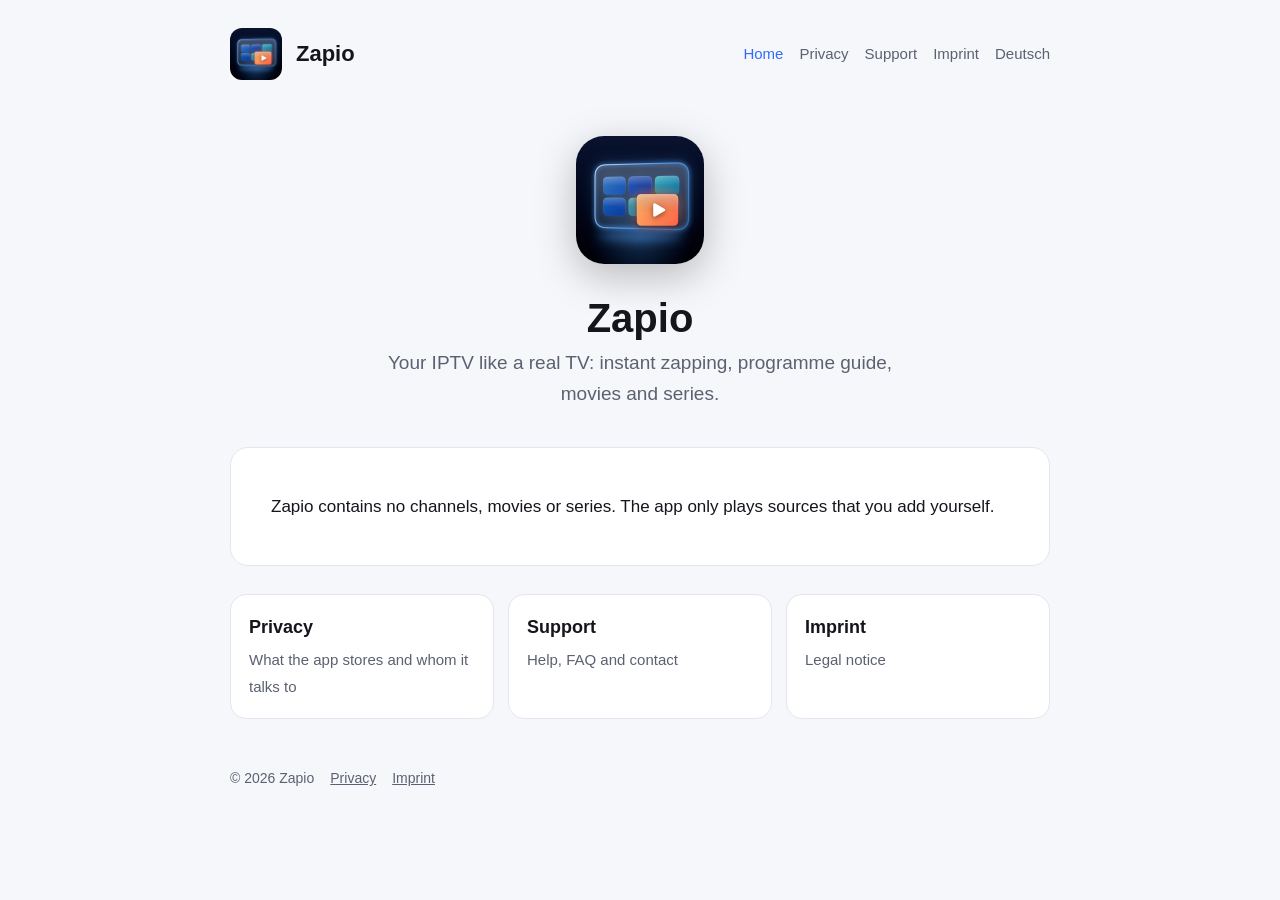
==== en/index.html @ f7f5a8e0 "Website: Datenschutz, Support, Impressum (DE/EN)" ====
<!doctype html>
<html lang="en">
<head>
<meta charset="utf-8">
<meta name="viewport" content="width=device-width, initial-scale=1">
<title>Zapio</title>
<link rel="icon" href="../icon.png">
<style>
:root { color-scheme: light dark; --bg:#f6f7fb; --card:#ffffff; --text:#14161c; --muted:#5b6170; --accent:#2f6bff; --line:#e3e6ee; }
@media (prefers-color-scheme: dark) { :root { --bg:#0b0d13; --card:#151924; --text:#eef0f6; --muted:#9aa2b5; --accent:#6c9bff; --line:#262c3b; } }
* { box-sizing: border-box; }
body { margin:0; background:var(--bg); color:var(--text); font:17px/1.6 -apple-system, BlinkMacSystemFont, "Segoe UI", Roboto, Helvetica, Arial, sans-serif; }
header { max-width:860px; margin:0 auto; padding:28px 20px 8px; display:flex; align-items:center; gap:14px; }
header img { width:52px; height:52px; border-radius:12px; }
header a.brand { color:var(--text); text-decoration:none; font-weight:700; font-size:22px; }
nav { margin-left:auto; display:flex; gap:16px; flex-wrap:wrap; font-size:15px; }
nav a { color:var(--muted); text-decoration:none; } nav a:hover, nav a.active { color:var(--accent); }
main { max-width:860px; margin:0 auto; padding:8px 20px 48px; }
.card { background:var(--card); border:1px solid var(--line); border-radius:18px; padding:28px clamp(18px,4vw,40px); }
h1 { font-size:30px; line-height:1.2; margin:0 0 12px; } h2 { font-size:21px; margin:28px 0 8px; } h3 { font-size:18px; margin:20px 0 6px; }
p, li { color:var(--text); } ul { padding-left:22px; } li { margin:6px 0; }
a { color:var(--accent); } code { font:14px ui-monospace, SFMono-Regular, Menlo, monospace; background:var(--line); padding:1px 5px; border-radius:6px; }
table { width:100%; border-collapse:collapse; margin:12px 0; font-size:15px; } th, td { text-align:left; padding:8px; border-bottom:1px solid var(--line); vertical-align:top; }
.hero { text-align:center; padding:40px 10px 10px; } .hero img { width:128px; height:128px; border-radius:28px; box-shadow:0 12px 40px rgba(0,0,0,.25); }
.hero h1 { font-size:40px; margin:22px 0 6px; } .hero p { color:var(--muted); font-size:19px; margin:0 auto; max-width:560px; }
.grid { display:grid; grid-template-columns:repeat(auto-fit,minmax(220px,1fr)); gap:14px; margin-top:28px; }
.grid a { display:block; background:var(--card); border:1px solid var(--line); border-radius:16px; padding:18px; text-decoration:none; color:var(--text); }
.grid a strong { display:block; font-size:18px; margin-bottom:4px; } .grid a span { color:var(--muted); font-size:15px; }
.todo { background:#fff3cd; color:#5c4400; border-radius:10px; padding:2px 6px; }
footer { max-width:860px; margin:0 auto; padding:0 20px 40px; color:var(--muted); font-size:14px; display:flex; gap:16px; flex-wrap:wrap; }
footer a { color:var(--muted); }
</style>
</head>
<body>
<header><img src="../icon.png" alt=""><a class="brand" href="index.html">Zapio</a>
<nav><a href="index.html" class="active">Home</a><a href="privacy.html">Privacy</a><a href="support.html">Support</a><a href="imprint.html">Imprint</a><a href="../index.html" lang="de">Deutsch</a></nav></header>
<main><section class="hero"><img src="../icon.png" alt="Zapio"><h1>Zapio</h1><p>Your IPTV like a real TV: instant zapping, programme guide, movies and series.</p></section><div class="card" style="margin-top:28px"><p>Zapio contains no channels, movies or series. The app only plays sources that you add yourself.</p></div><div class="grid"><a href="privacy.html"><strong>Privacy</strong><span>What the app stores and whom it talks to</span></a><a href="support.html"><strong>Support</strong><span>Help, FAQ and contact</span></a><a href="imprint.html"><strong>Imprint</strong><span>Legal notice</span></a></div></main>
<footer><span>© 2026 Zapio</span><a href="privacy.html">Privacy</a><a href="imprint.html">Imprint</a></footer>
</body>
</html>
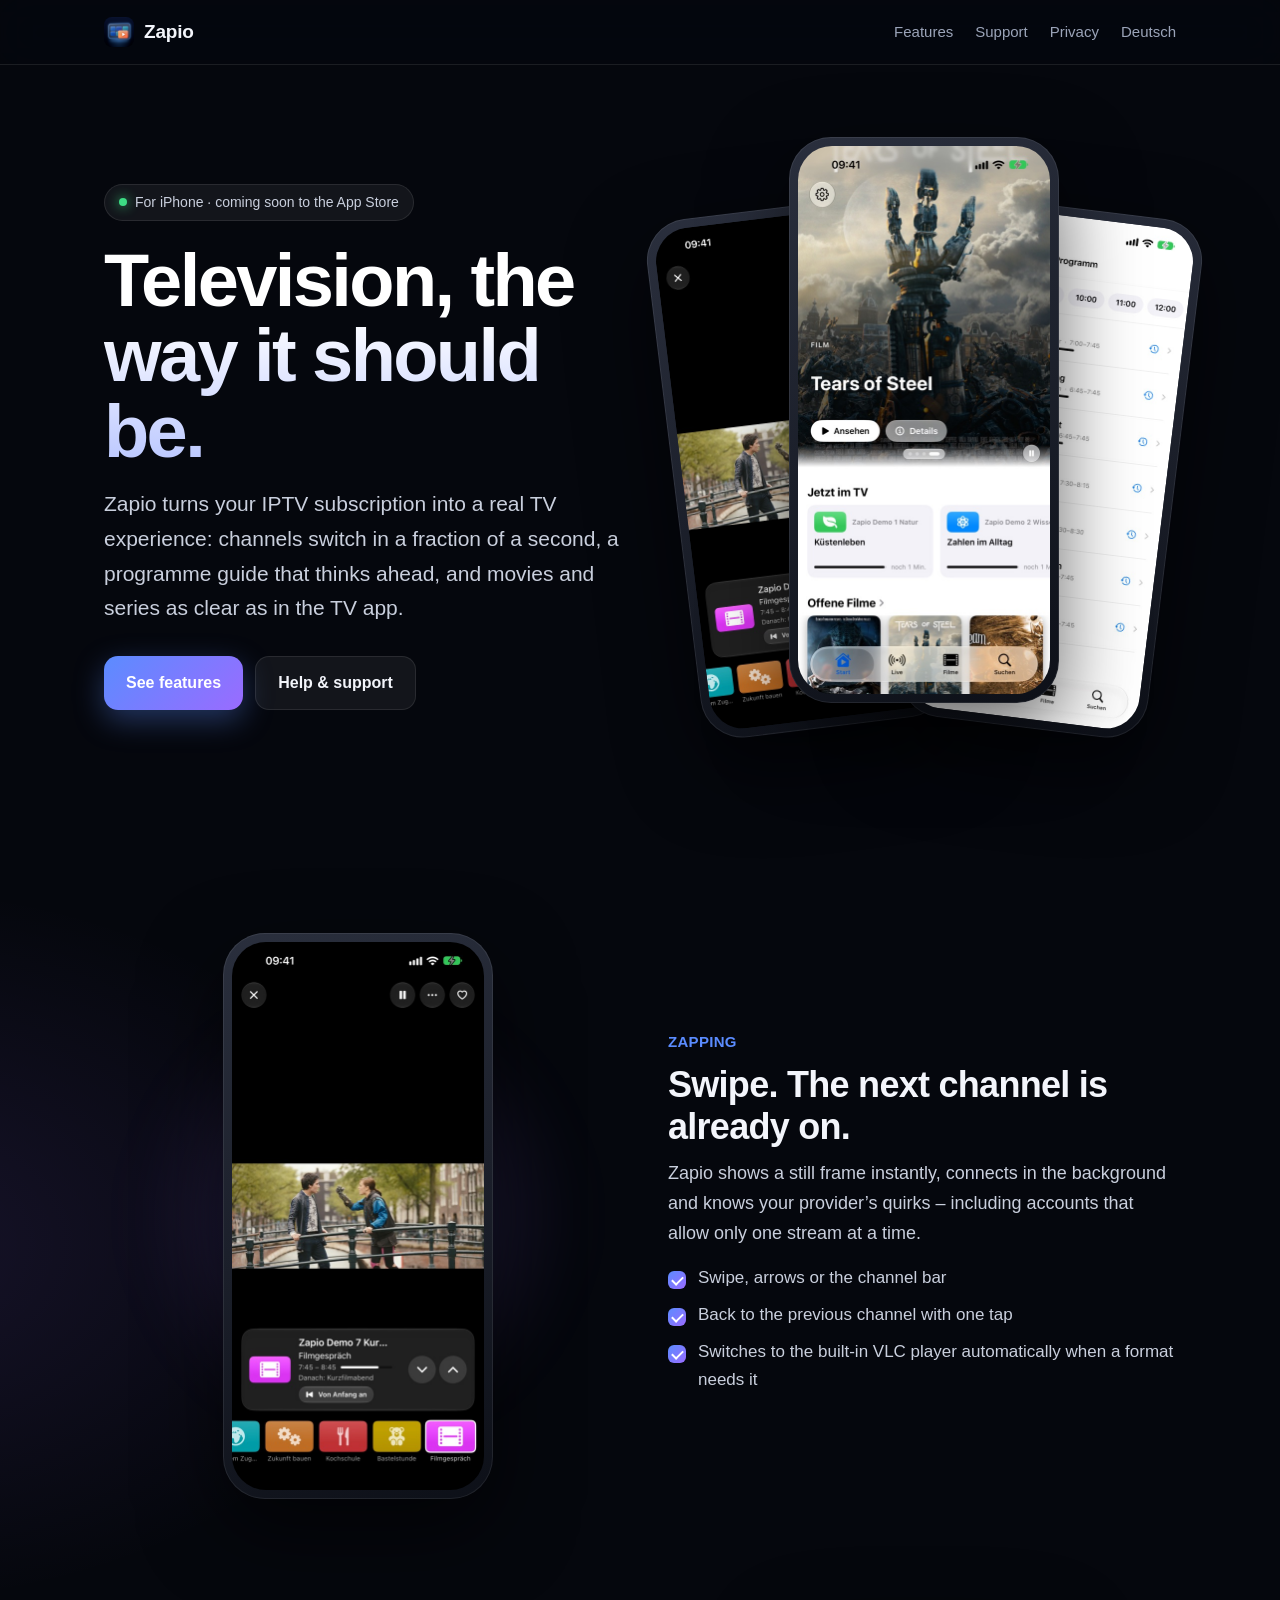
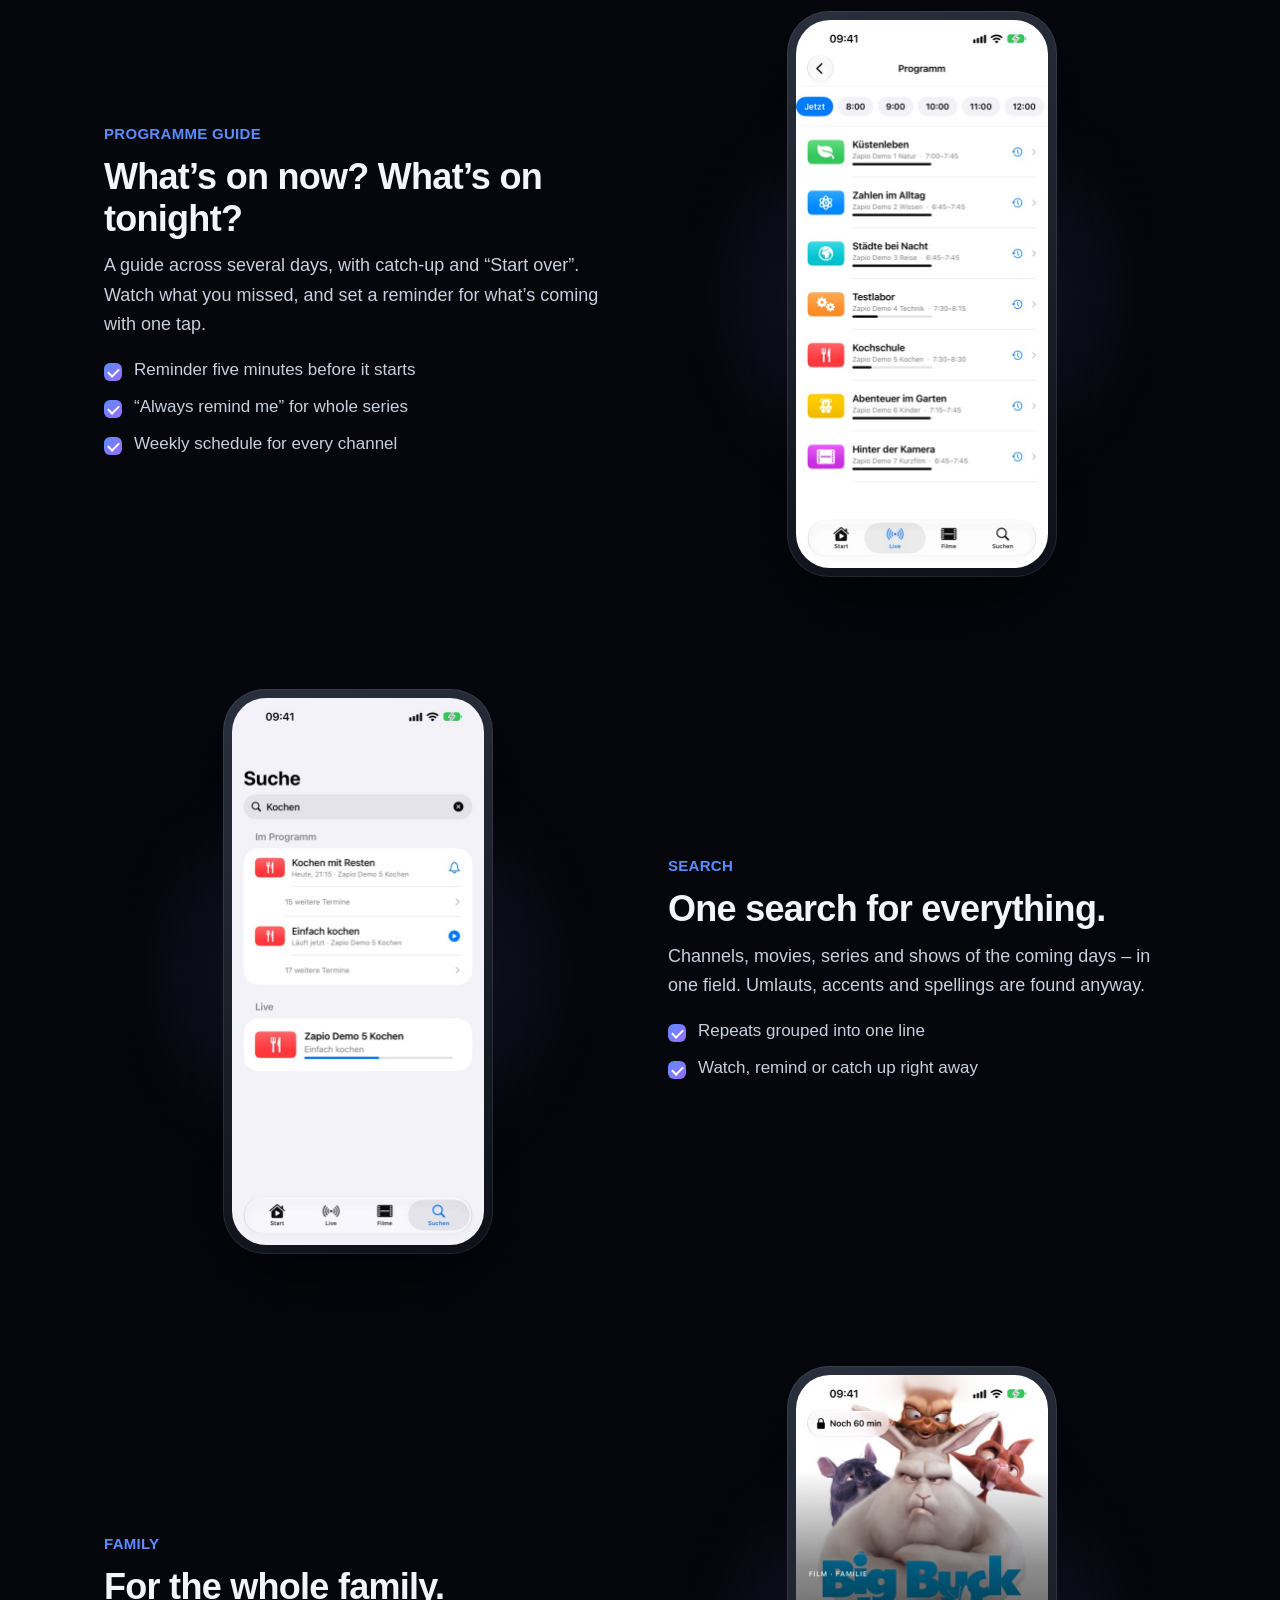
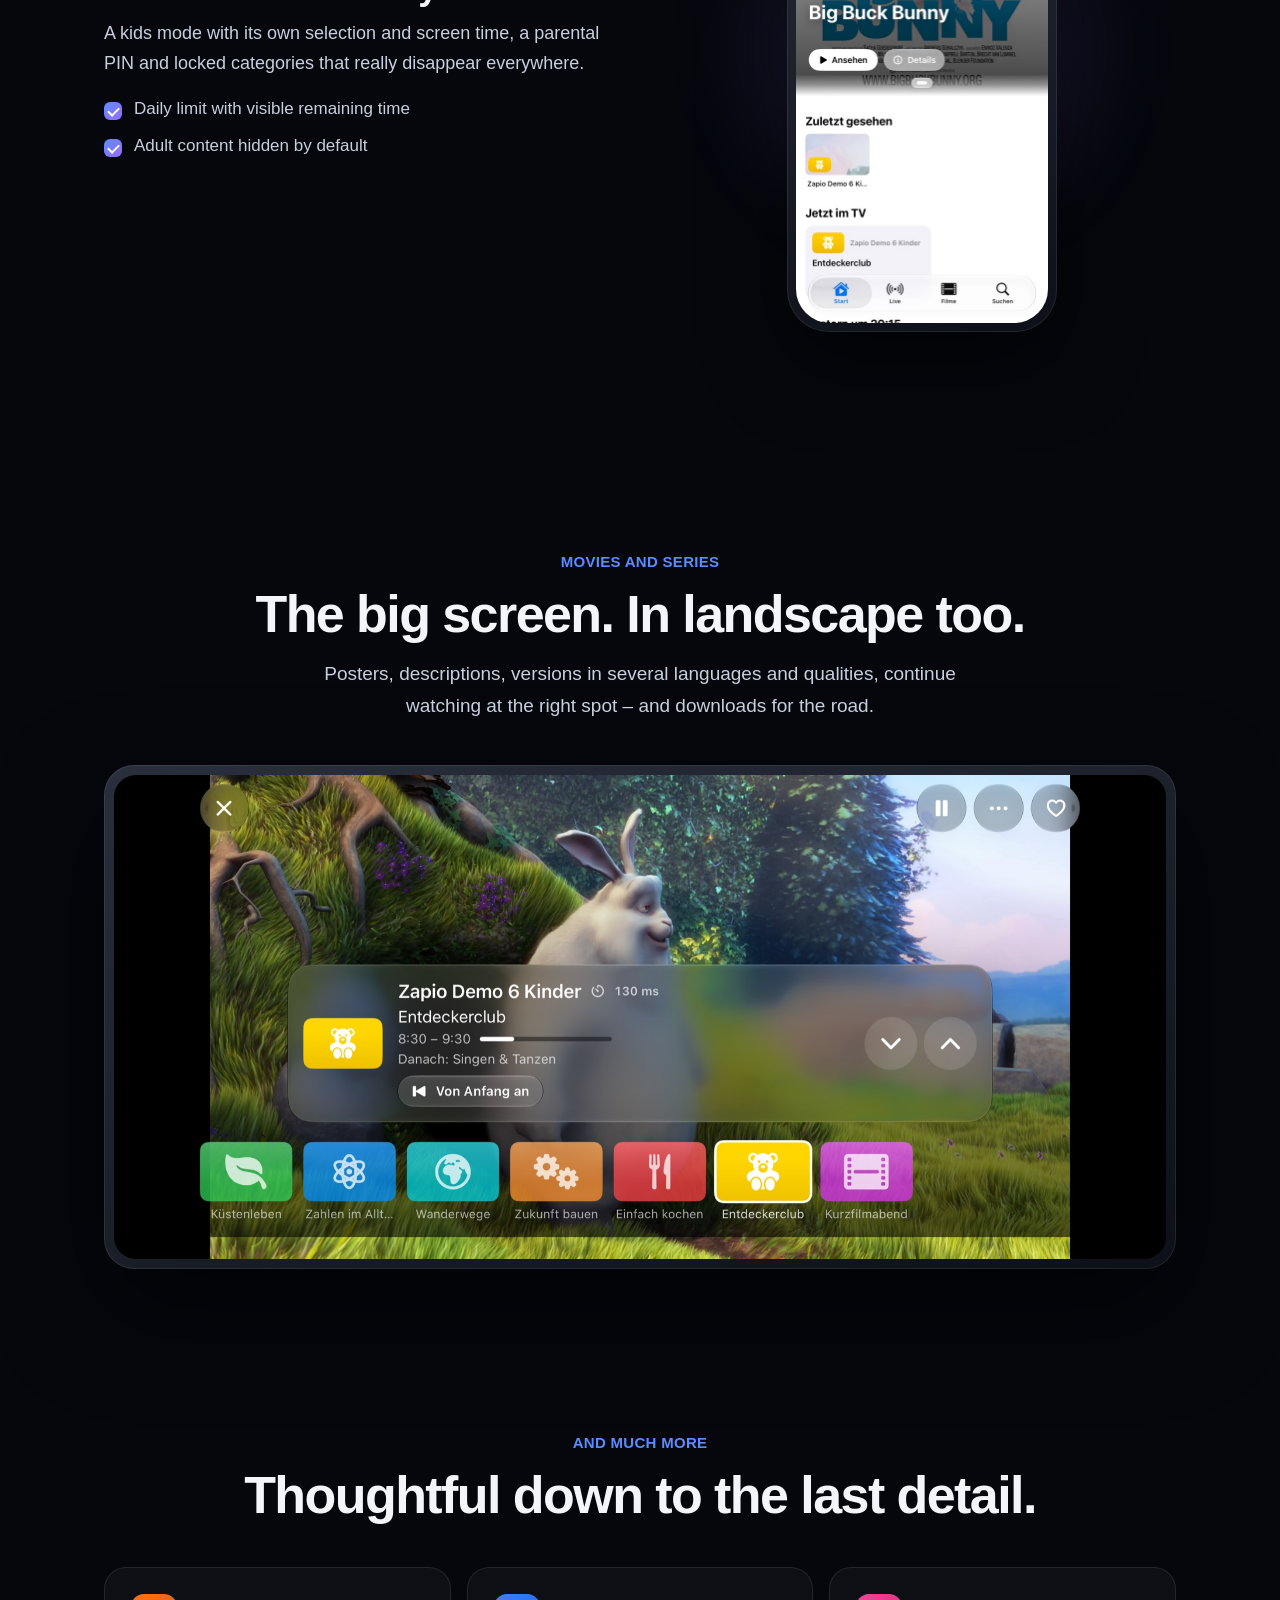
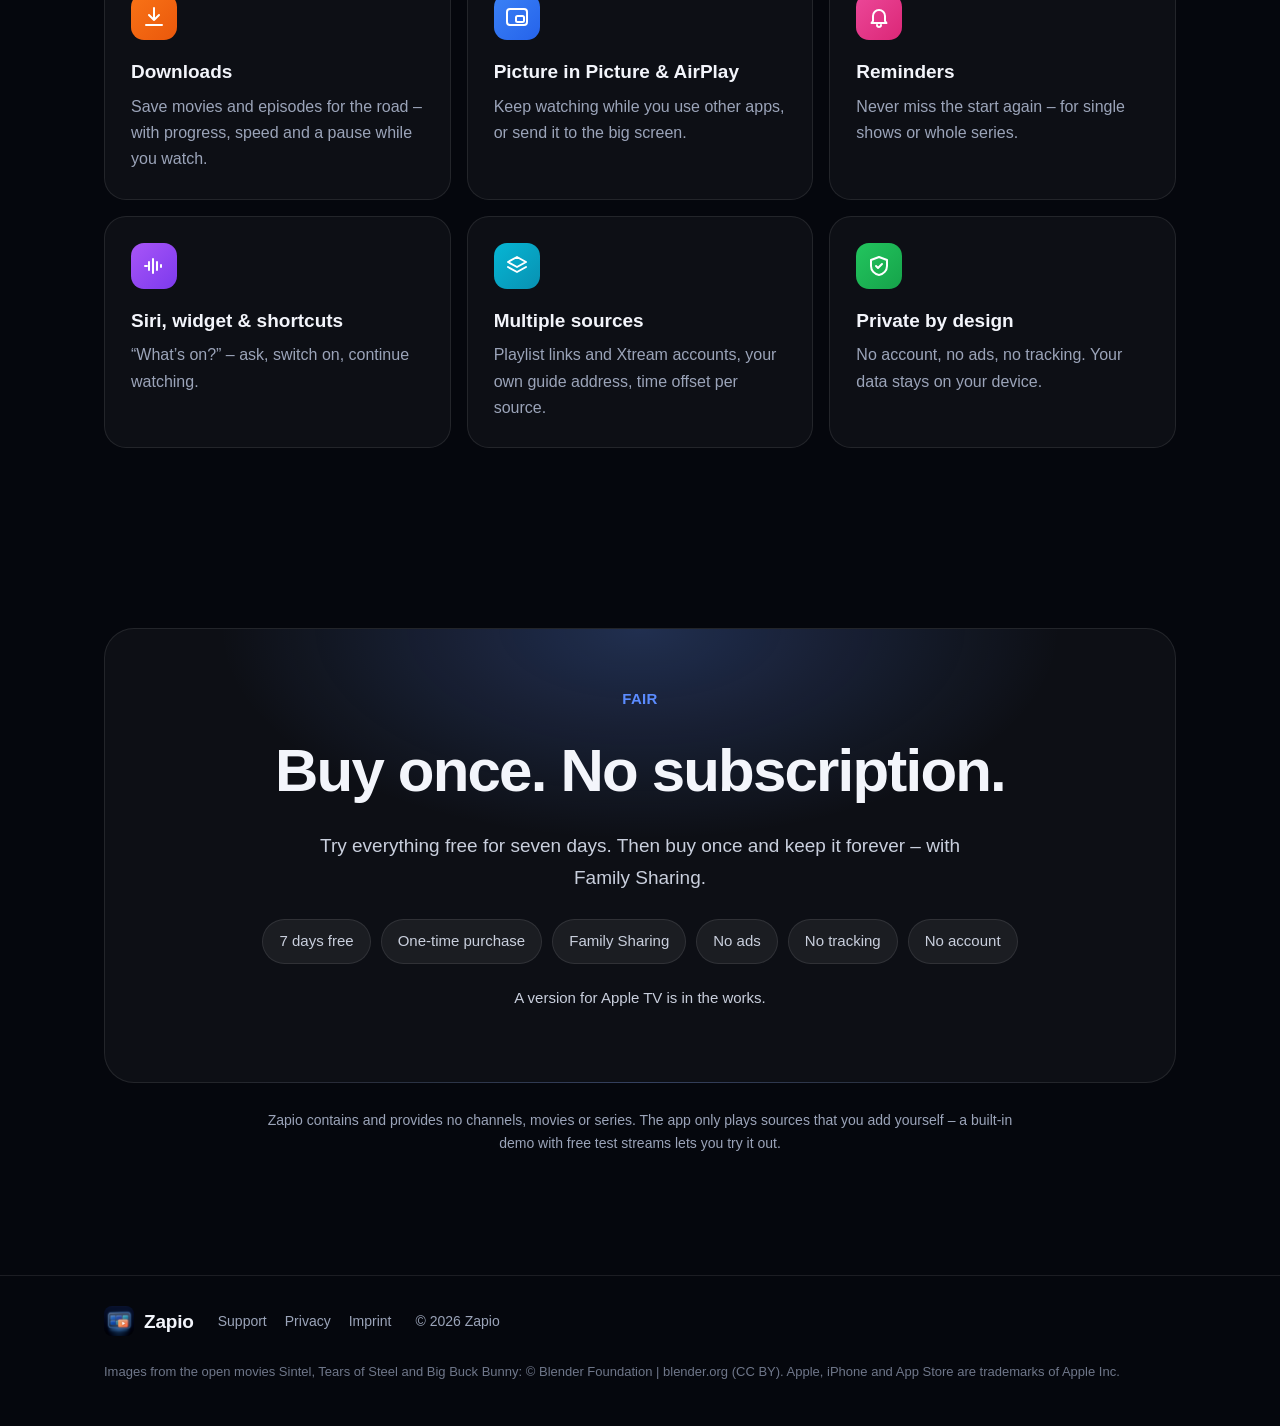
==== commit b9df4c21: "Neues Design mit App-Bildern Co-Authored-By: Claude Opus 5.5 <noreply@anthropic.com>" ====
--- a/en/index.html
+++ b/en/index.html
@@ -3,38 +3,125 @@
 <head>
 <meta charset="utf-8">
 <meta name="viewport" content="width=device-width, initial-scale=1">
-<title>Zapio</title>
+<title>Zapio – Television, the way it should be</title>
+<meta name="description" content="Zapio turns your IPTV subscription into a real TV experience: channels switch in a fraction of a second, a programme guide that thinks ahead, and movies and series as clear as in the TV app.">
+<meta name="theme-color" content="#05070d">
+<meta property="og:title" content="Zapio – Television, the way it should be.">
+<meta property="og:description" content="Zapio turns your IPTV subscription into a real TV experience: channels switch in a fraction of a second, a programme guide that thinks ahead, and movies and series as clear as in the TV app.">
+<meta property="og:image" content="https://zapio-app.github.io/img/og.jpg">
 <link rel="icon" href="../icon.png">
+<link rel="apple-touch-icon" href="../icon.png">
 <style>
-:root { color-scheme: light dark; --bg:#f6f7fb; --card:#ffffff; --text:#14161c; --muted:#5b6170; --accent:#2f6bff; --line:#e3e6ee; }
-@media (prefers-color-scheme: dark) { :root { --bg:#0b0d13; --card:#151924; --text:#eef0f6; --muted:#9aa2b5; --accent:#6c9bff; --line:#262c3b; } }
-* { box-sizing: border-box; }
-body { margin:0; background:var(--bg); color:var(--text); font:17px/1.6 -apple-system, BlinkMacSystemFont, "Segoe UI", Roboto, Helvetica, Arial, sans-serif; }
-header { max-width:860px; margin:0 auto; padding:28px 20px 8px; display:flex; align-items:center; gap:14px; }
-header img { width:52px; height:52px; border-radius:12px; }
-header a.brand { color:var(--text); text-decoration:none; font-weight:700; font-size:22px; }
-nav { margin-left:auto; display:flex; gap:16px; flex-wrap:wrap; font-size:15px; }
-nav a { color:var(--muted); text-decoration:none; } nav a:hover, nav a.active { color:var(--accent); }
-main { max-width:860px; margin:0 auto; padding:8px 20px 48px; }
-.card { background:var(--card); border:1px solid var(--line); border-radius:18px; padding:28px clamp(18px,4vw,40px); }
-h1 { font-size:30px; line-height:1.2; margin:0 0 12px; } h2 { font-size:21px; margin:28px 0 8px; } h3 { font-size:18px; margin:20px 0 6px; }
-p, li { color:var(--text); } ul { padding-left:22px; } li { margin:6px 0; }
-a { color:var(--accent); } code { font:14px ui-monospace, SFMono-Regular, Menlo, monospace; background:var(--line); padding:1px 5px; border-radius:6px; }
-table { width:100%; border-collapse:collapse; margin:12px 0; font-size:15px; } th, td { text-align:left; padding:8px; border-bottom:1px solid var(--line); vertical-align:top; }
-.hero { text-align:center; padding:40px 10px 10px; } .hero img { width:128px; height:128px; border-radius:28px; box-shadow:0 12px 40px rgba(0,0,0,.25); }
-.hero h1 { font-size:40px; margin:22px 0 6px; } .hero p { color:var(--muted); font-size:19px; margin:0 auto; max-width:560px; }
-.grid { display:grid; grid-template-columns:repeat(auto-fit,minmax(220px,1fr)); gap:14px; margin-top:28px; }
-.grid a { display:block; background:var(--card); border:1px solid var(--line); border-radius:16px; padding:18px; text-decoration:none; color:var(--text); }
-.grid a strong { display:block; font-size:18px; margin-bottom:4px; } .grid a span { color:var(--muted); font-size:15px; }
-.todo { background:#fff3cd; color:#5c4400; border-radius:10px; padding:2px 6px; }
-footer { max-width:860px; margin:0 auto; padding:0 20px 40px; color:var(--muted); font-size:14px; display:flex; gap:16px; flex-wrap:wrap; }
-footer a { color:var(--muted); }
+:root { color-scheme: dark; --bg:#05070d; --text:#f3f5fb; --muted:#9ba4b9; --soft:#c9cfdd; --accent:#5b8cff; --accent2:#9a6bff;
+        --card:rgba(255,255,255,.035); --card2:rgba(255,255,255,.06); --line:rgba(255,255,255,.09); --radius:22px; }
+* { box-sizing:border-box; }
+html { scroll-behavior:smooth; }
+body { margin:0; color:var(--text); background:var(--bg);
+       background-image: radial-gradient(1200px 700px at 75% -10%, rgba(91,140,255,.22), transparent 60%),
+                         radial-gradient(900px 600px at -10% 20%, rgba(154,107,255,.12), transparent 60%);
+       background-repeat:no-repeat; font:17px/1.65 -apple-system, BlinkMacSystemFont, "SF Pro Text", "Inter", "Segoe UI", Roboto, Helvetica, Arial, sans-serif;
+       -webkit-font-smoothing:antialiased; }
+a { color:var(--accent); text-decoration:none; } a:hover { text-decoration:underline; }
+.wrap { max-width:1120px; margin:0 auto; padding:0 24px; }
+/* Navigation */
+.nav { position:sticky; top:0; z-index:10; backdrop-filter:saturate(180%) blur(18px); -webkit-backdrop-filter:saturate(180%) blur(18px);
+       background:rgba(5,7,13,.72); border-bottom:1px solid var(--line); }
+.nav .wrap { display:flex; align-items:center; gap:14px; height:64px; }
+.brand { display:flex; align-items:center; gap:10px; color:var(--text); font-weight:700; font-size:19px; letter-spacing:-.01em; }
+.brand:hover { text-decoration:none; } .brand img { width:30px; height:30px; border-radius:8px; }
+.nav nav { margin-left:auto; display:flex; gap:22px; font-size:15px; flex-wrap:wrap; }
+.nav nav a { color:var(--muted); } .nav nav a:hover, .nav nav a.active { color:var(--text); text-decoration:none; }
+/* Hero */
+.hero { display:grid; grid-template-columns:1.05fr 1fr; gap:40px; align-items:center; padding:72px 0 40px; }
+.eyebrow { display:inline-flex; align-items:center; gap:8px; padding:6px 14px; border-radius:999px; background:var(--card2);
+           border:1px solid var(--line); color:var(--soft); font-size:14px; font-weight:500; }
+.eyebrow .dot { width:8px; height:8px; border-radius:50%; background:#3ddc84; box-shadow:0 0 12px #3ddc84; }
+h1.title { font-size:clamp(42px,6vw,74px); line-height:1.02; letter-spacing:-.035em; margin:22px 0 18px; font-weight:800;
+           background:linear-gradient(180deg,#fff 30%,#b9c6ff 100%); -webkit-background-clip:text; background-clip:text; color:transparent; }
+.lead { font-size:clamp(18px,2vw,21px); color:var(--soft); max-width:540px; margin:0 0 30px; }
+.buttons { display:flex; gap:12px; flex-wrap:wrap; }
+.btn { display:inline-flex; align-items:center; gap:8px; padding:13px 22px; border-radius:14px; font-weight:600; font-size:16px; }
+.btn:hover { text-decoration:none; } .btn.primary { background:linear-gradient(135deg,var(--accent),var(--accent2)); color:#fff; box-shadow:0 10px 30px rgba(91,140,255,.35); }
+.btn.ghost { background:var(--card2); color:var(--text); border:1px solid var(--line); }
+.phones { position:relative; height:620px; isolation:isolate; }
+.phone { position:absolute; width:250px; border-radius:42px; padding:9px; background:linear-gradient(160deg,#2a2f3d,#0d1018);
+         box-shadow:0 30px 80px rgba(0,0,0,.6), inset 0 0 0 1px rgba(255,255,255,.08); }
+.phone img { display:block; width:100%; border-radius:34px; }
+.phone.p1 { left:0; top:70px; transform:rotate(-7deg); } .phone.p2 { left:50%; top:0; transform:translateX(-50%); z-index:2; width:270px; }
+.phone.p3 { right:0; top:70px; transform:rotate(7deg); }
+/* Sections */
+section.block { padding:80px 0; } .kicker { color:var(--accent); font-weight:600; font-size:15px; letter-spacing:.02em; text-transform:uppercase; }
+h2.head { font-size:clamp(32px,4.2vw,52px); line-height:1.08; letter-spacing:-.03em; margin:10px 0 16px; font-weight:800; }
+.sub { color:var(--soft); font-size:19px; max-width:640px; }
+.center { text-align:center; } .center .sub { margin:0 auto; }
+.row { display:grid; grid-template-columns:1fr 1fr; gap:56px; align-items:center; padding:56px 0; }
+.row.flip .media { order:2; }
+.row .media { display:flex; justify-content:center; position:relative; isolation:isolate; }
+.row .media:before, .phones:before { content:""; position:absolute; z-index:-1; inset:12% 8%; border-radius:50%;
+  background:radial-gradient(closest-side, rgba(91,140,255,.38), rgba(154,107,255,.12) 60%, transparent); filter:blur(30px); }
+.row .media .phone { position:relative; width:270px; transform:none; }
+.row h3 { font-size:clamp(26px,3vw,36px); letter-spacing:-.02em; margin:8px 0 12px; line-height:1.15; }
+.row p { color:var(--soft); font-size:18px; margin:0 0 14px; }
+.ticks { list-style:none; padding:0; margin:16px 0 0; } .ticks li { padding-left:30px; position:relative; margin:9px 0; color:var(--soft); }
+.ticks li:before { content:""; position:absolute; left:0; top:7px; width:18px; height:18px; border-radius:6px;
+                   background:linear-gradient(135deg,var(--accent),var(--accent2)); -webkit-mask:none; }
+.ticks li:after { content:""; position:absolute; left:6px; top:10px; width:5px; height:9px; border:solid #fff; border-width:0 2px 2px 0; transform:rotate(45deg); }
+.wide { margin-top:44px; border-radius:30px; padding:10px; background:linear-gradient(160deg,#2a2f3d,#0d1018);
+        box-shadow:0 40px 100px rgba(0,0,0,.6), inset 0 0 0 1px rgba(255,255,255,.08); }
+.wide img { display:block; width:100%; border-radius:22px; }
+.grid { display:grid; grid-template-columns:repeat(3,1fr); gap:16px; margin-top:44px; }
+.tile { background:var(--card); border:1px solid var(--line); border-radius:var(--radius); padding:26px; }
+.tile .ico { width:46px; height:46px; border-radius:13px; display:grid; place-items:center; margin-bottom:16px; color:#fff; }
+.tile .ico svg { width:24px; height:24px; } .tile h4 { margin:0 0 6px; font-size:19px; } .tile p { margin:0; color:var(--muted); font-size:16px; }
+.c1 { background:linear-gradient(135deg,#3b82f6,#2563eb); } .c2 { background:linear-gradient(135deg,#a855f7,#7c3aed); }
+.c3 { background:linear-gradient(135deg,#f97316,#ea580c); } .c4 { background:linear-gradient(135deg,#22c55e,#16a34a); }
+.c5 { background:linear-gradient(135deg,#ec4899,#db2777); } .c6 { background:linear-gradient(135deg,#06b6d4,#0891b2); }
+.price { margin-top:20px; border-radius:30px; padding:56px 40px; text-align:center; border:1px solid var(--line);
+         background:radial-gradient(600px 300px at 50% 0%, rgba(91,140,255,.25), transparent 70%), var(--card); }
+.price .big { font-size:clamp(34px,5vw,60px); font-weight:800; letter-spacing:-.03em; margin:8px 0 10px; }
+.pills { display:flex; justify-content:center; flex-wrap:wrap; gap:10px; margin-top:26px; }
+.pills span { padding:9px 16px; border-radius:999px; background:var(--card2); border:1px solid var(--line); color:var(--soft); font-size:15px; }
+.tv { color:var(--soft); font-size:15px; margin-top:22px; }
+.note { color:var(--muted); font-size:14px; max-width:760px; margin:26px auto 0; text-align:center; }
+/* Rechtliches */
+.doc { max-width:780px; margin:56px auto 80px; padding:48px clamp(22px,5vw,56px); background:var(--card); border:1px solid var(--line); border-radius:28px; }
+.doc h1 { font-size:clamp(28px,4vw,44px); hyphens:auto; -webkit-hyphens:auto; overflow-wrap:break-word; letter-spacing:-.03em; line-height:1.1; margin:0 0 18px; }
+.doc h2 { font-size:22px; margin:38px 0 10px; letter-spacing:-.01em; } .doc h3 { font-size:18px; margin:26px 0 6px; }
+.doc p, .doc li { color:var(--soft); } .doc ul { padding-left:22px; } .doc li { margin:7px 0; } .doc strong { color:var(--text); }
+.doc code { font:14px ui-monospace,SFMono-Regular,Menlo,monospace; background:var(--card2); padding:2px 6px; border-radius:6px; }
+.doc table { width:100%; border-collapse:collapse; margin:14px 0; font-size:15px; } .doc th, .doc td { text-align:left; padding:9px; border-bottom:1px solid var(--line); vertical-align:top; }
+.todo { background:#5c4400; color:#ffe9a8; border-radius:8px; padding:1px 6px; }
+footer { border-top:1px solid var(--line); margin-top:40px; }
+footer .wrap { display:flex; gap:24px; flex-wrap:wrap; align-items:center; padding:30px 24px 44px; color:var(--muted); font-size:14px; }
+footer nav { display:flex; gap:18px; flex-wrap:wrap; } footer a { color:var(--muted); } footer .credit { flex-basis:100%; font-size:13px; color:#6f778a; }
+@media (max-width: 900px) {
+  .hero { grid-template-columns:1fr; text-align:center; padding-top:48px; } .lead { margin-left:auto; margin-right:auto; } .buttons { justify-content:center; }
+  .phones { height:520px; max-width:520px; margin:0 auto; width:100%; } .phone { width:200px; } .phone.p2 { width:220px; }
+  .row { grid-template-columns:1fr; gap:28px; text-align:center; } .row.flip .media { order:0; } .ticks { display:inline-block; text-align:left; }
+  .grid { grid-template-columns:1fr 1fr; } .nav nav { gap:14px; font-size:14px; }
+}
+@media (max-width: 560px) { .wrap { padding:0 16px; } section.block { padding:48px 0; } .row { padding:32px 0; }
+  .doc { margin:28px auto 48px; padding:30px 20px; border-radius:22px; } .grid { grid-template-columns:1fr; } .phone.p1, .phone.p3 { display:none; } .phones { height:470px; } .nav nav a.hide-s { display:none; } }
 </style>
 </head>
 <body>
-<header><img src="../icon.png" alt=""><a class="brand" href="index.html">Zapio</a>
-<nav><a href="index.html" class="active">Home</a><a href="privacy.html">Privacy</a><a href="support.html">Support</a><a href="imprint.html">Imprint</a><a href="../index.html" lang="de">Deutsch</a></nav></header>
-<main><section class="hero"><img src="../icon.png" alt="Zapio"><h1>Zapio</h1><p>Your IPTV like a real TV: instant zapping, programme guide, movies and series.</p></section><div class="card" style="margin-top:28px"><p>Zapio contains no channels, movies or series. The app only plays sources that you add yourself.</p></div><div class="grid"><a href="privacy.html"><strong>Privacy</strong><span>What the app stores and whom it talks to</span></a><a href="support.html"><strong>Support</strong><span>Help, FAQ and contact</span></a><a href="imprint.html"><strong>Imprint</strong><span>Legal notice</span></a></div></main>
-<footer><span>© 2026 Zapio</span><a href="privacy.html">Privacy</a><a href="imprint.html">Imprint</a></footer>
+<header class="nav"><div class="wrap"><a class="brand" href="index.html"><img src="../icon.png" alt="">Zapio</a><nav><a href="index.html#funktionen" class="hide-s">Features</a><a href="support.html">Support</a><a href="privacy.html" class="hide-s">Privacy</a><a href="../index.html" lang="de">Deutsch</a></nav></div></header>
+<main><div class="wrap">
+<section class="hero">
+  <div><span class="eyebrow"><span class="dot"></span>For iPhone · coming soon to the App Store</span>
+    <h1 class="title">Television, the way it should be.</h1><p class="lead">Zapio turns your IPTV subscription into a real TV experience: channels switch in a fraction of a second, a programme guide that thinks ahead, and movies and series as clear as in the TV app.</p>
+    <div class="buttons"><a class="btn primary" href="#funktionen">See features</a><a class="btn ghost" href="support.html">Help &amp; support</a></div></div>
+  <div class="phones"><div class="phone p1"><img src="../img/1-player.jpg" alt=""></div><div class="phone p2"><img src="../img/4-home.jpg" alt="Zapio"></div><div class="phone p3"><img src="../img/2-guide.jpg" alt=""></div></div>
+</section>
+<section class="block" id="funktionen"><div class="row"><div class="media"><div class="phone"><img src="../img/1-player.jpg" alt="" loading="lazy"></div></div><div><span class="kicker">Zapping</span><h3>Swipe. The next channel is already on.</h3><p>Zapio shows a still frame instantly, connects in the background and knows your provider’s quirks – including accounts that allow only one stream at a time.</p><ul class="ticks"><li>Swipe, arrows or the channel bar</li><li>Back to the previous channel with one tap</li><li>Switches to the built-in VLC player automatically when a format needs it</li></ul></div></div><div class="row flip"><div class="media"><div class="phone"><img src="../img/2-guide.jpg" alt="" loading="lazy"></div></div><div><span class="kicker">Programme guide</span><h3>What’s on now? What’s on tonight?</h3><p>A guide across several days, with catch-up and “Start over”. Watch what you missed, and set a reminder for what’s coming with one tap.</p><ul class="ticks"><li>Reminder five minutes before it starts</li><li>“Always remind me” for whole series</li><li>Weekly schedule for every channel</li></ul></div></div><div class="row"><div class="media"><div class="phone"><img src="../img/3-search.jpg" alt="" loading="lazy"></div></div><div><span class="kicker">Search</span><h3>One search for everything.</h3><p>Channels, movies, series and shows of the coming days – in one field. Umlauts, accents and spellings are found anyway.</p><ul class="ticks"><li>Repeats grouped into one line</li><li>Watch, remind or catch up right away</li></ul></div></div><div class="row flip"><div class="media"><div class="phone"><img src="../img/7-kids.jpg" alt="" loading="lazy"></div></div><div><span class="kicker">Family</span><h3>For the whole family.</h3><p>A kids mode with its own selection and screen time, a parental PIN and locked categories that really disappear everywhere.</p><ul class="ticks"><li>Daily limit with visible remaining time</li><li>Adult content hidden by default</li></ul></div></div></section>
+<section class="block center"><span class="kicker">Movies and series</span><h2 class="head">The big screen. In landscape too.</h2><p class="sub">Posters, descriptions, versions in several languages and qualities, continue watching at the right spot – and downloads for the road.</p>
+  <div class="wide"><img src="../img/5-landscape.jpg" alt="" loading="lazy"></div></section>
+<section class="block center"><span class="kicker">And much more</span><h2 class="head">Thoughtful down to the last detail.</h2><div class="grid" style="text-align:left"><div class="tile"><div class="ico c3"><svg viewBox="0 0 24 24" fill="none" stroke="currentColor" stroke-width="2" stroke-linecap="round" stroke-linejoin="round" aria-hidden="true"><path d="M12 3v12M7 10l5 5 5-5M4 20h16"/></svg></div><h4>Downloads</h4><p>Save movies and episodes for the road – with progress, speed and a pause while you watch.</p></div><div class="tile"><div class="ico c1"><svg viewBox="0 0 24 24" fill="none" stroke="currentColor" stroke-width="2" stroke-linecap="round" stroke-linejoin="round" aria-hidden="true"><rect x="2" y="4" width="20" height="16" rx="3"/><rect x="11" y="11" width="8" height="6" rx="1.5"/></svg></div><h4>Picture in Picture &amp; AirPlay</h4><p>Keep watching while you use other apps, or send it to the big screen.</p></div><div class="tile"><div class="ico c5"><svg viewBox="0 0 24 24" fill="none" stroke="currentColor" stroke-width="2" stroke-linecap="round" stroke-linejoin="round" aria-hidden="true"><path d="M6 16V11a6 6 0 1 1 12 0v5l1.5 2h-15L6 16zM10 20a2 2 0 0 0 4 0"/></svg></div><h4>Reminders</h4><p>Never miss the start again – for single shows or whole series.</p></div><div class="tile"><div class="ico c2"><svg viewBox="0 0 24 24" fill="none" stroke="currentColor" stroke-width="2" stroke-linecap="round" stroke-linejoin="round" aria-hidden="true"><path d="M3 12h2M7 8v8M11 5v14M15 8v8M19 11v2"/></svg></div><h4>Siri, widget &amp; shortcuts</h4><p>“What’s on?” – ask, switch on, continue watching.</p></div><div class="tile"><div class="ico c6"><svg viewBox="0 0 24 24" fill="none" stroke="currentColor" stroke-width="2" stroke-linecap="round" stroke-linejoin="round" aria-hidden="true"><path d="m12 3 9 5-9 5-9-5 9-5z"/><path d="m3 13 9 5 9-5"/></svg></div><h4>Multiple sources</h4><p>Playlist links and Xtream accounts, your own guide address, time offset per source.</p></div><div class="tile"><div class="ico c4"><svg viewBox="0 0 24 24" fill="none" stroke="currentColor" stroke-width="2" stroke-linecap="round" stroke-linejoin="round" aria-hidden="true"><path d="M12 3 4 6v6c0 4.5 3.4 8.3 8 9 4.6-.7 8-4.5 8-9V6l-8-3z"/><path d="m9 12 2 2 4-4"/></svg></div><h4>Private by design</h4><p>No account, no ads, no tracking. Your data stays on your device.</p></div></div></section>
+<section class="block"><div class="price"><span class="kicker">Fair</span><div class="big">Buy once. No subscription.</div><p class="sub" style="margin:0 auto">Try everything free for seven days. Then buy once and keep it forever – with Family Sharing.</p><div class="pills"><span>7 days free</span><span>One-time purchase</span><span>Family Sharing</span><span>No ads</span><span>No tracking</span><span>No account</span></div><p class="tv">A version for Apple TV is in the works.</p></div>
+  <p class="note">Zapio contains and provides no channels, movies or series. The app only plays sources that you add yourself – a built-in demo with free test streams lets you try it out.</p></section>
+</div></main>
+<footer><div class="wrap"><a class="brand" href="index.html"><img src="../icon.png" alt="">Zapio</a>
+<nav><a href="support.html">Support</a><a href="privacy.html">Privacy</a><a href="imprint.html">Imprint</a></nav>
+<span>© 2026 Zapio</span><span class="credit">Images from the open movies Sintel, Tears of Steel and Big Buck Bunny: © Blender Foundation | blender.org (CC BY). Apple, iPhone and App Store are trademarks of Apple Inc.</span></div></footer>
 </body>
 </html>
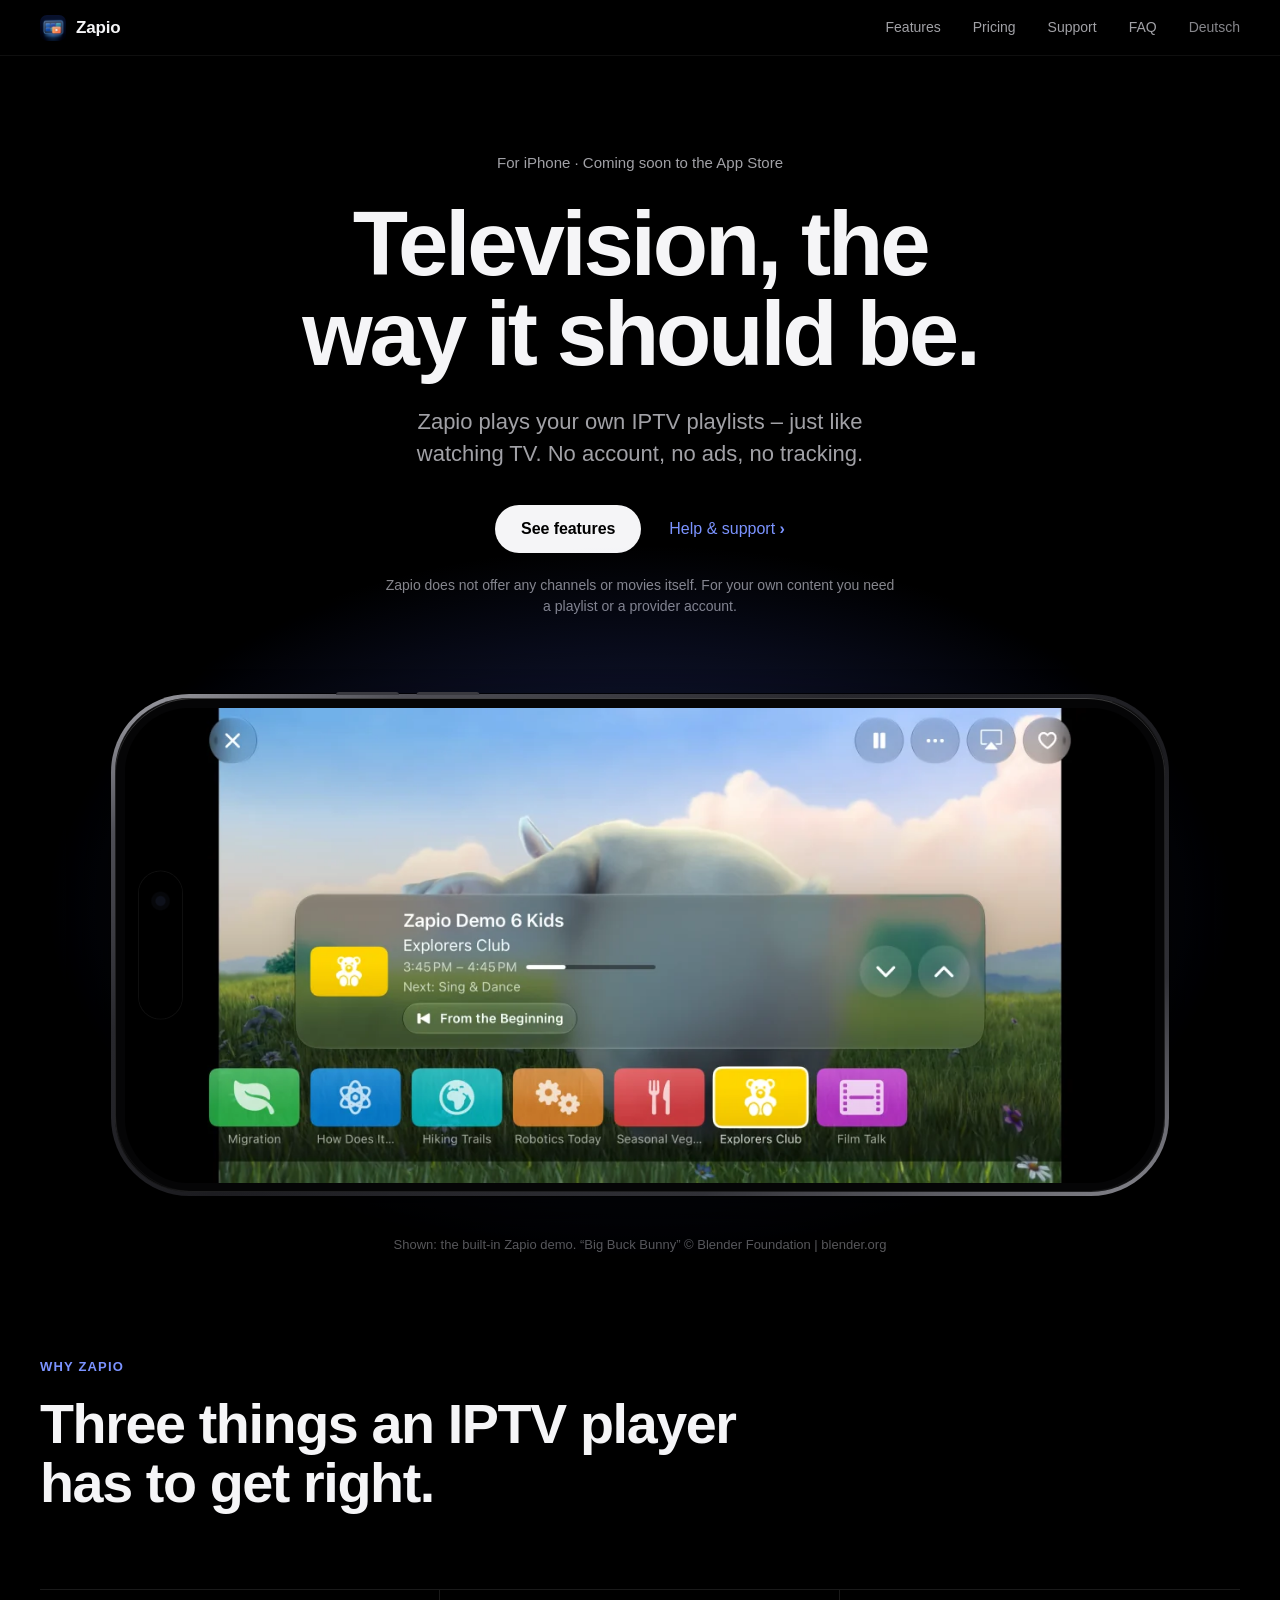
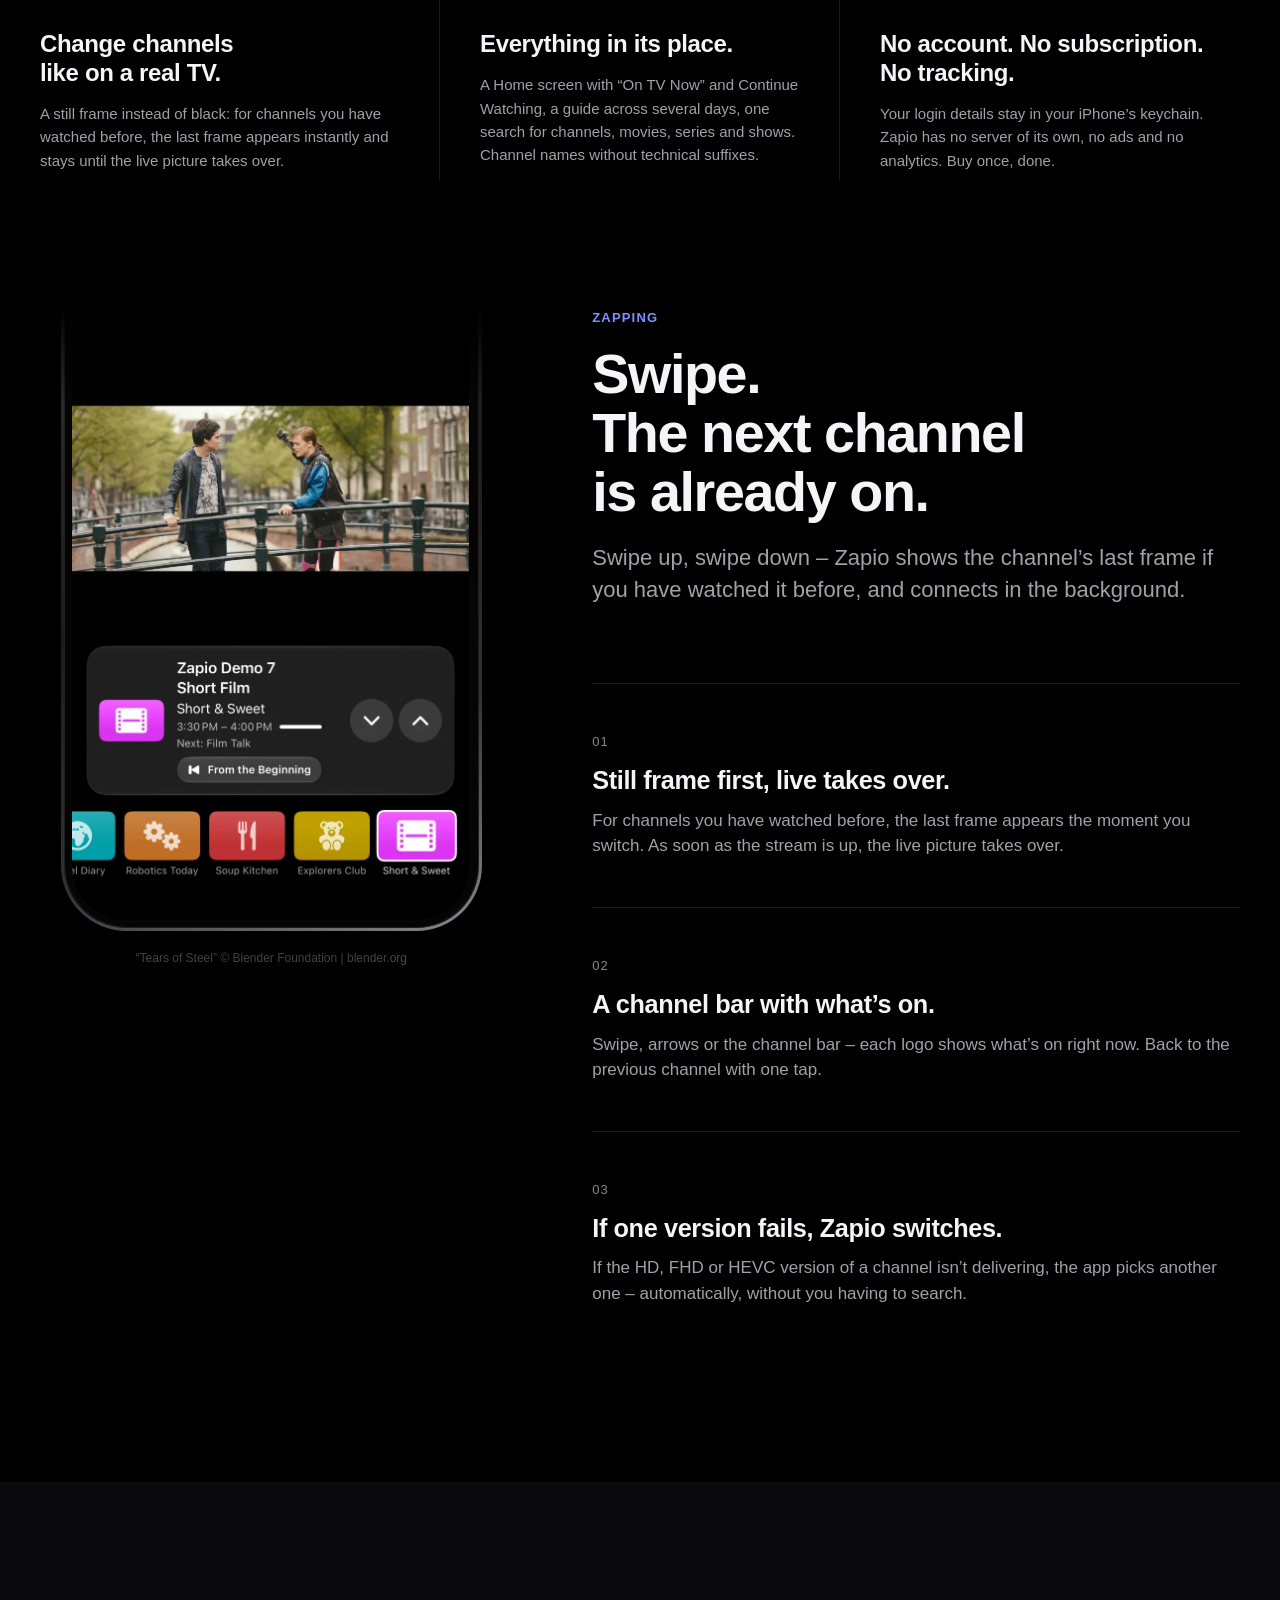
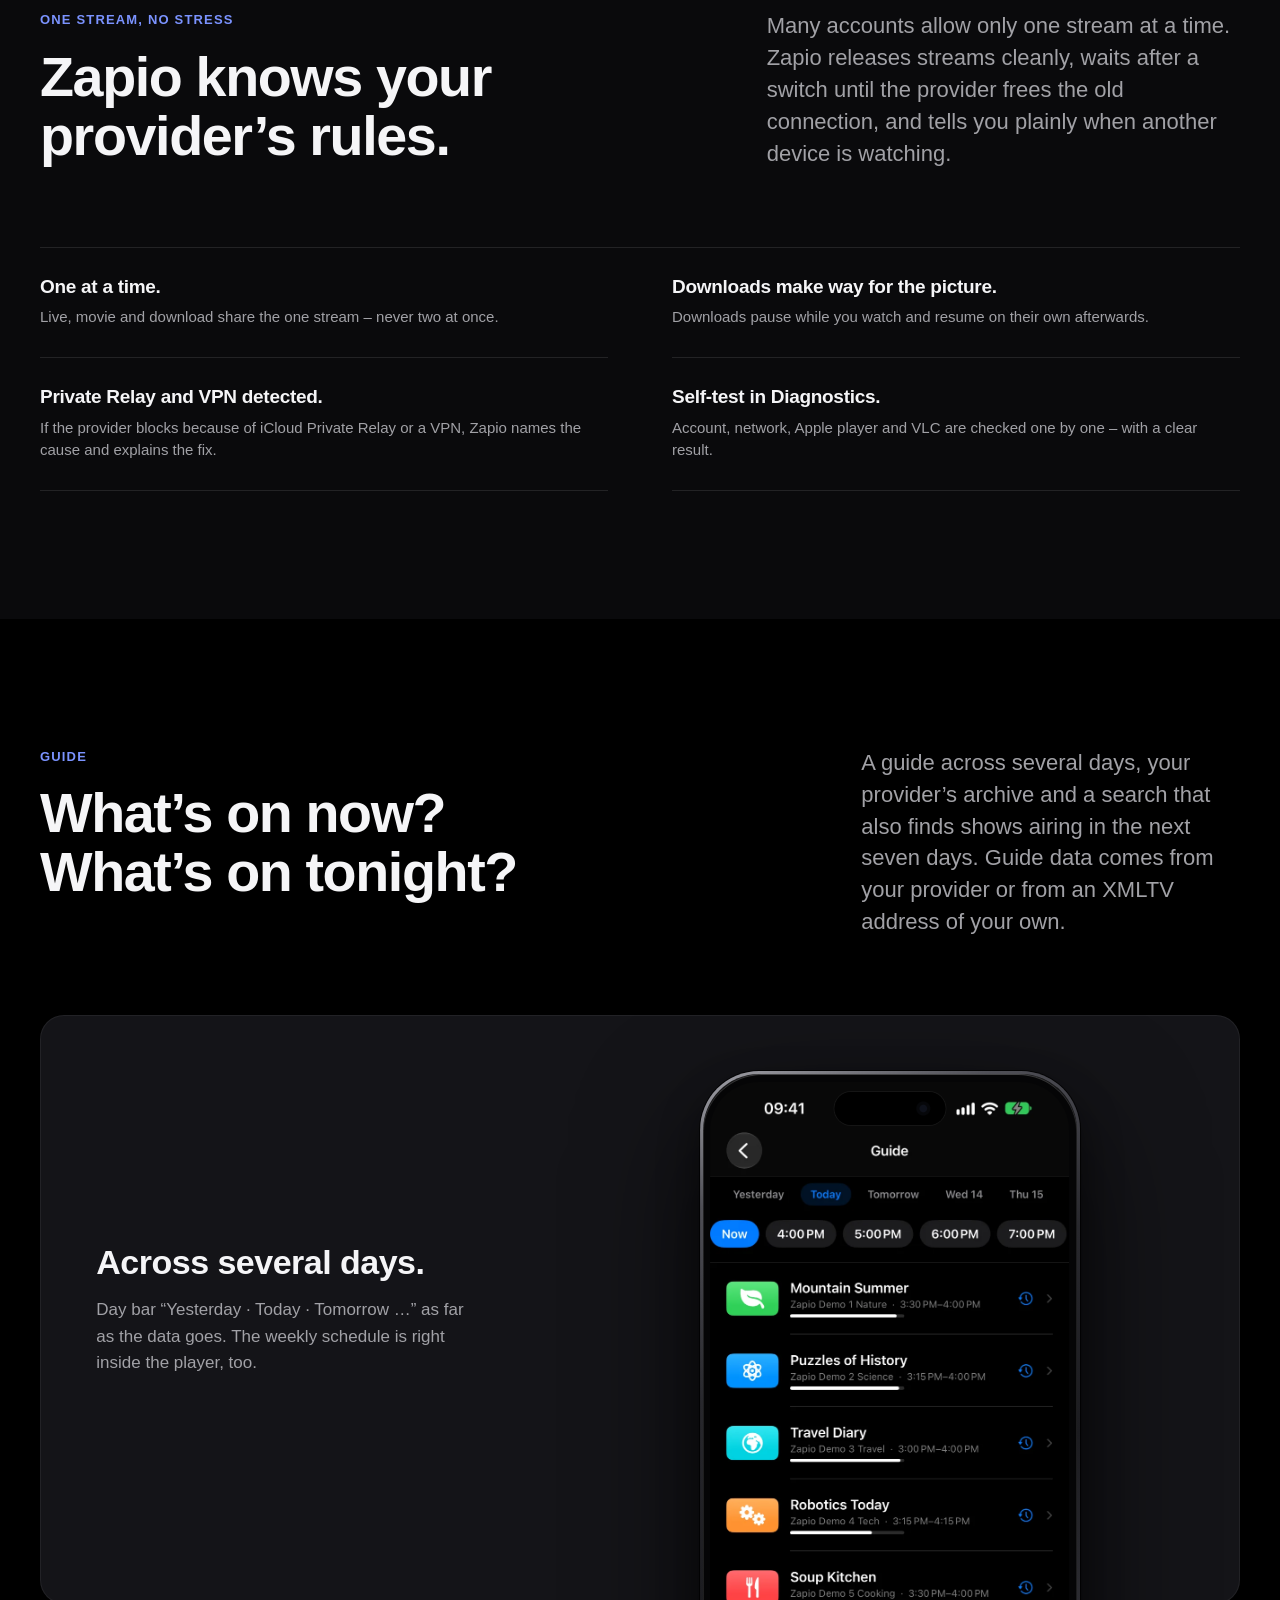
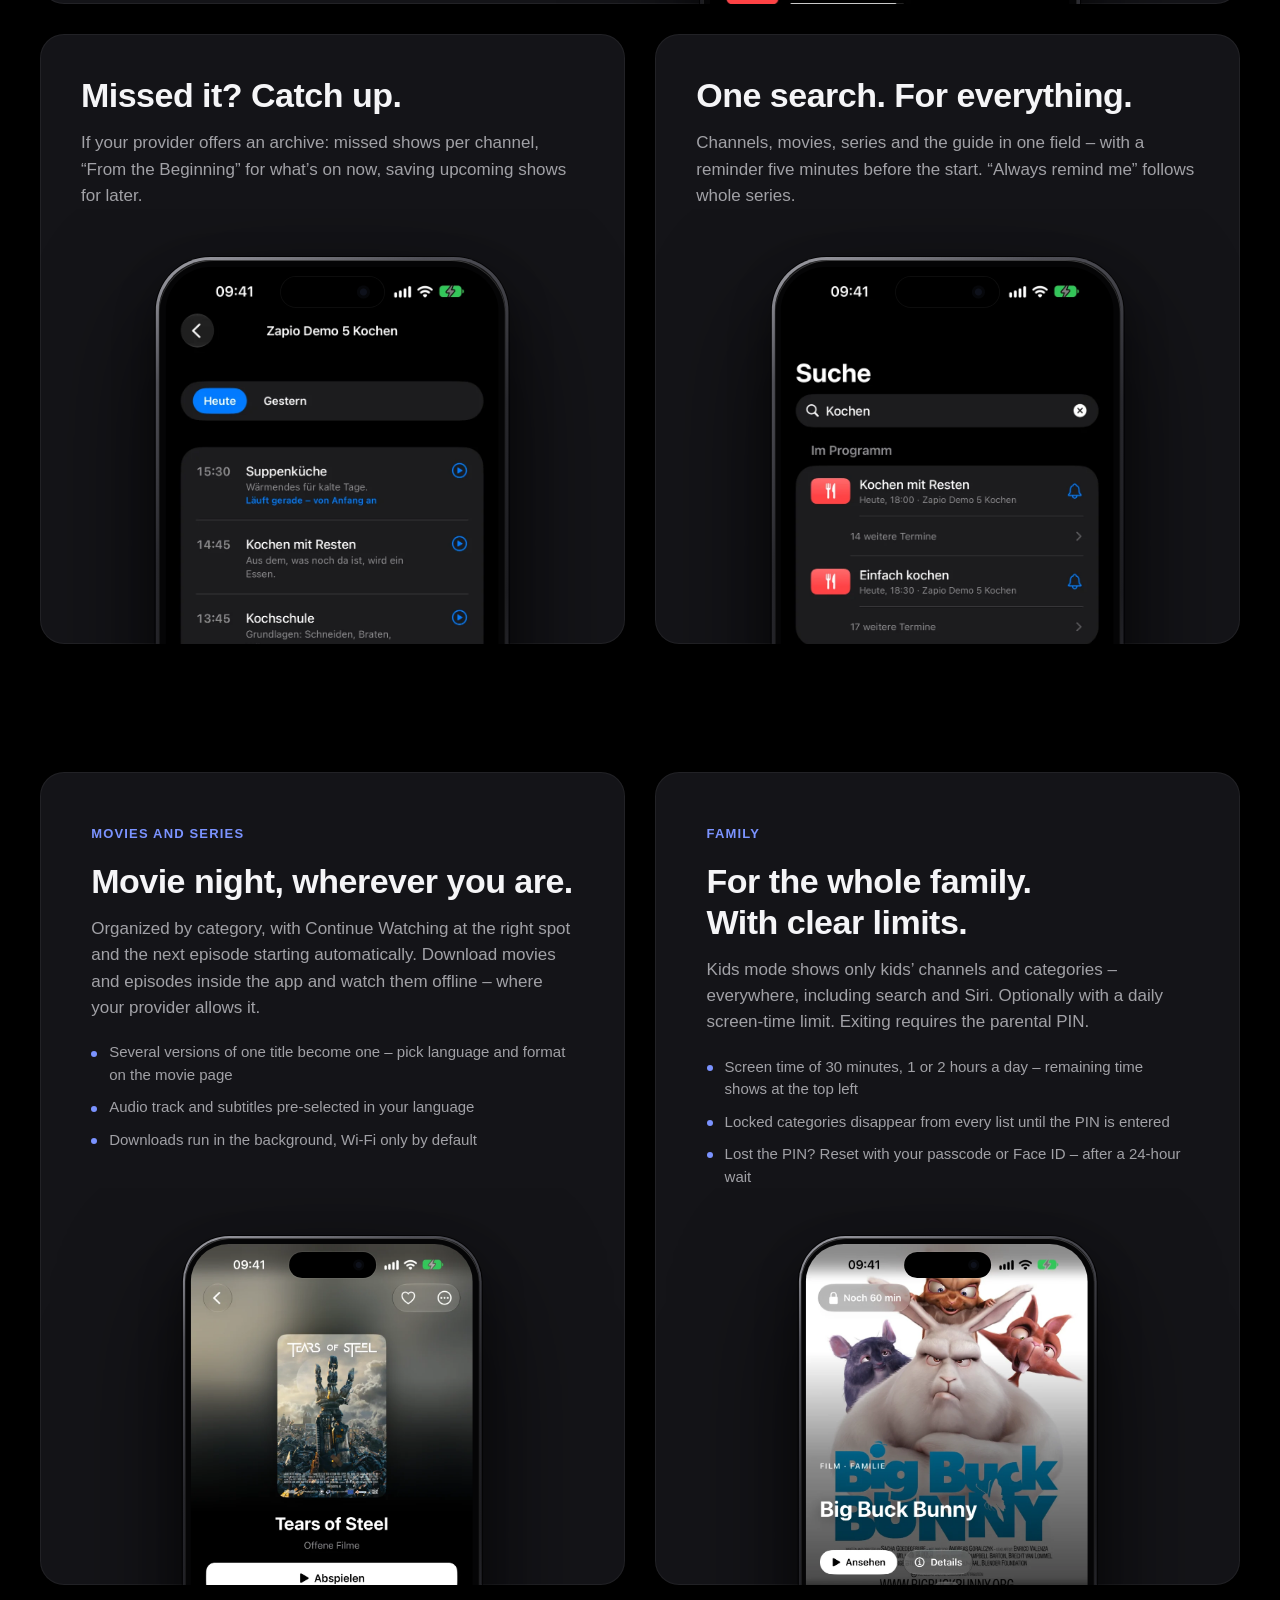
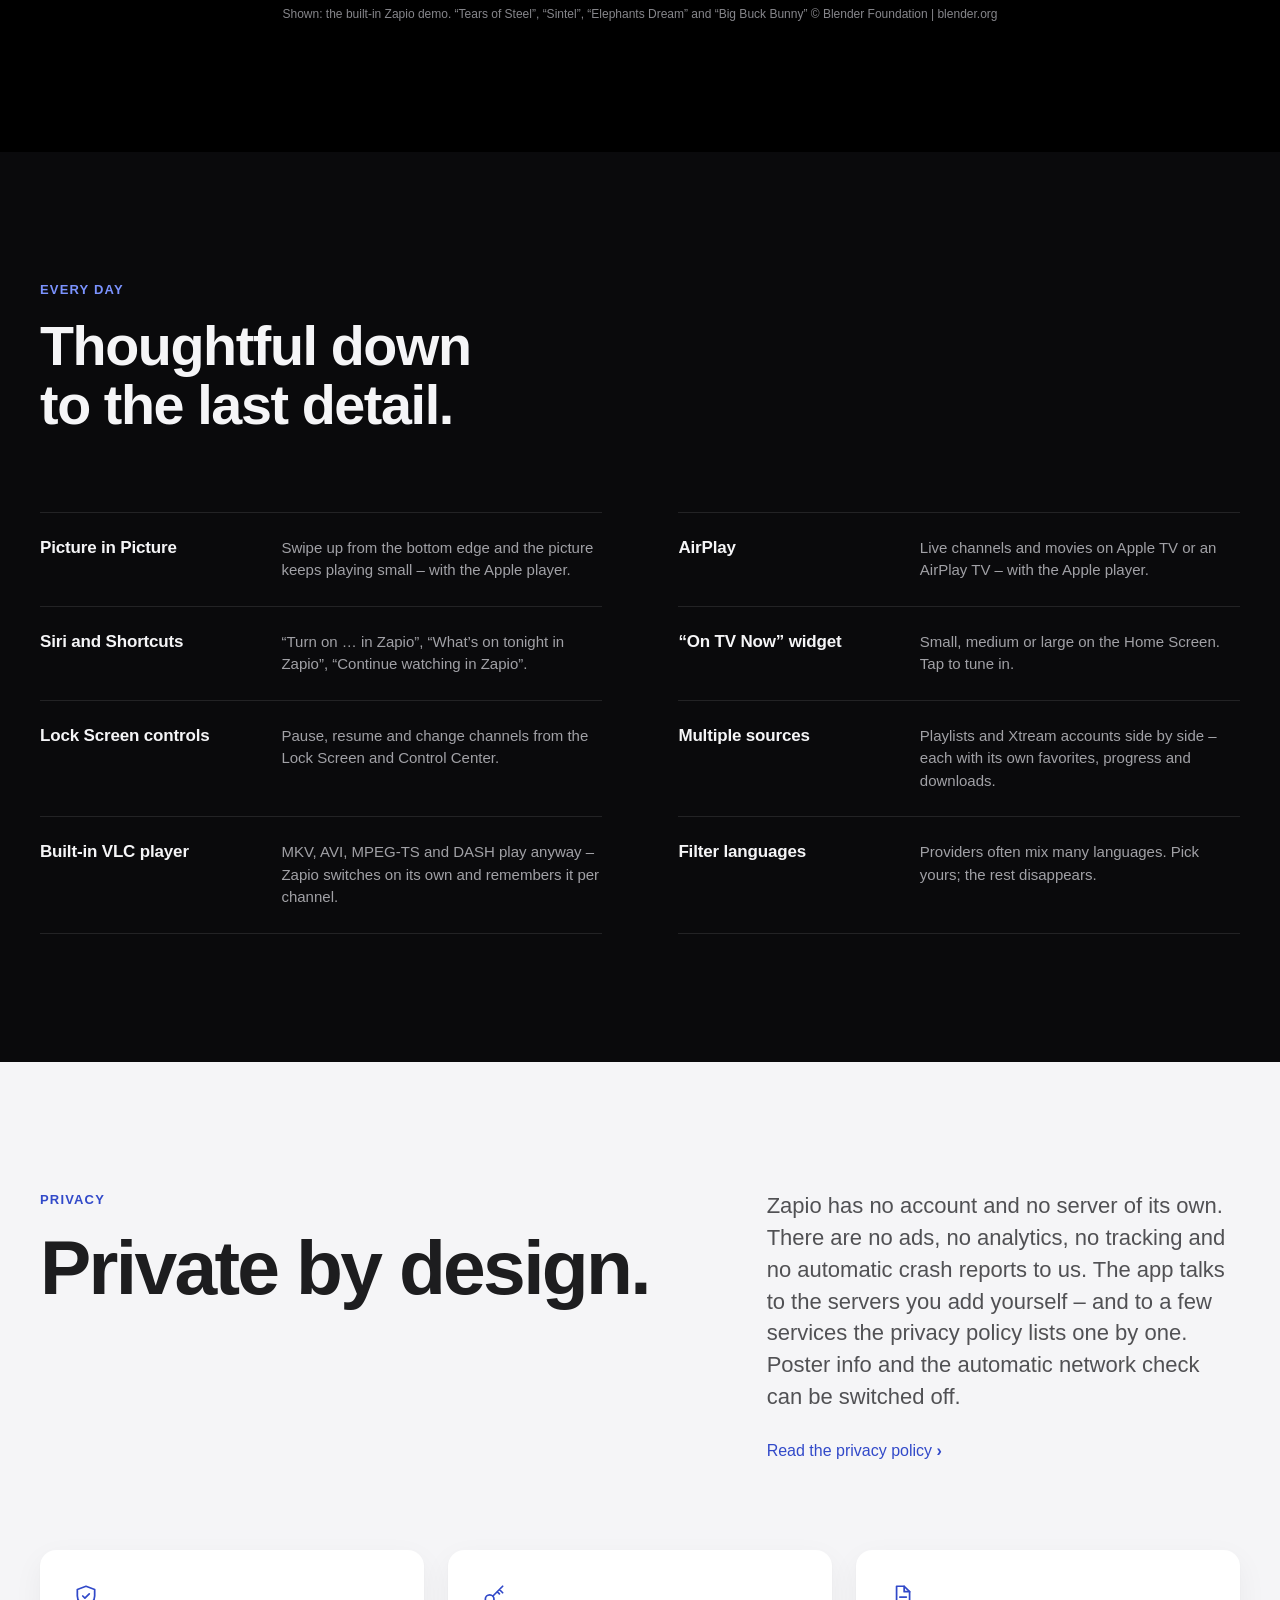
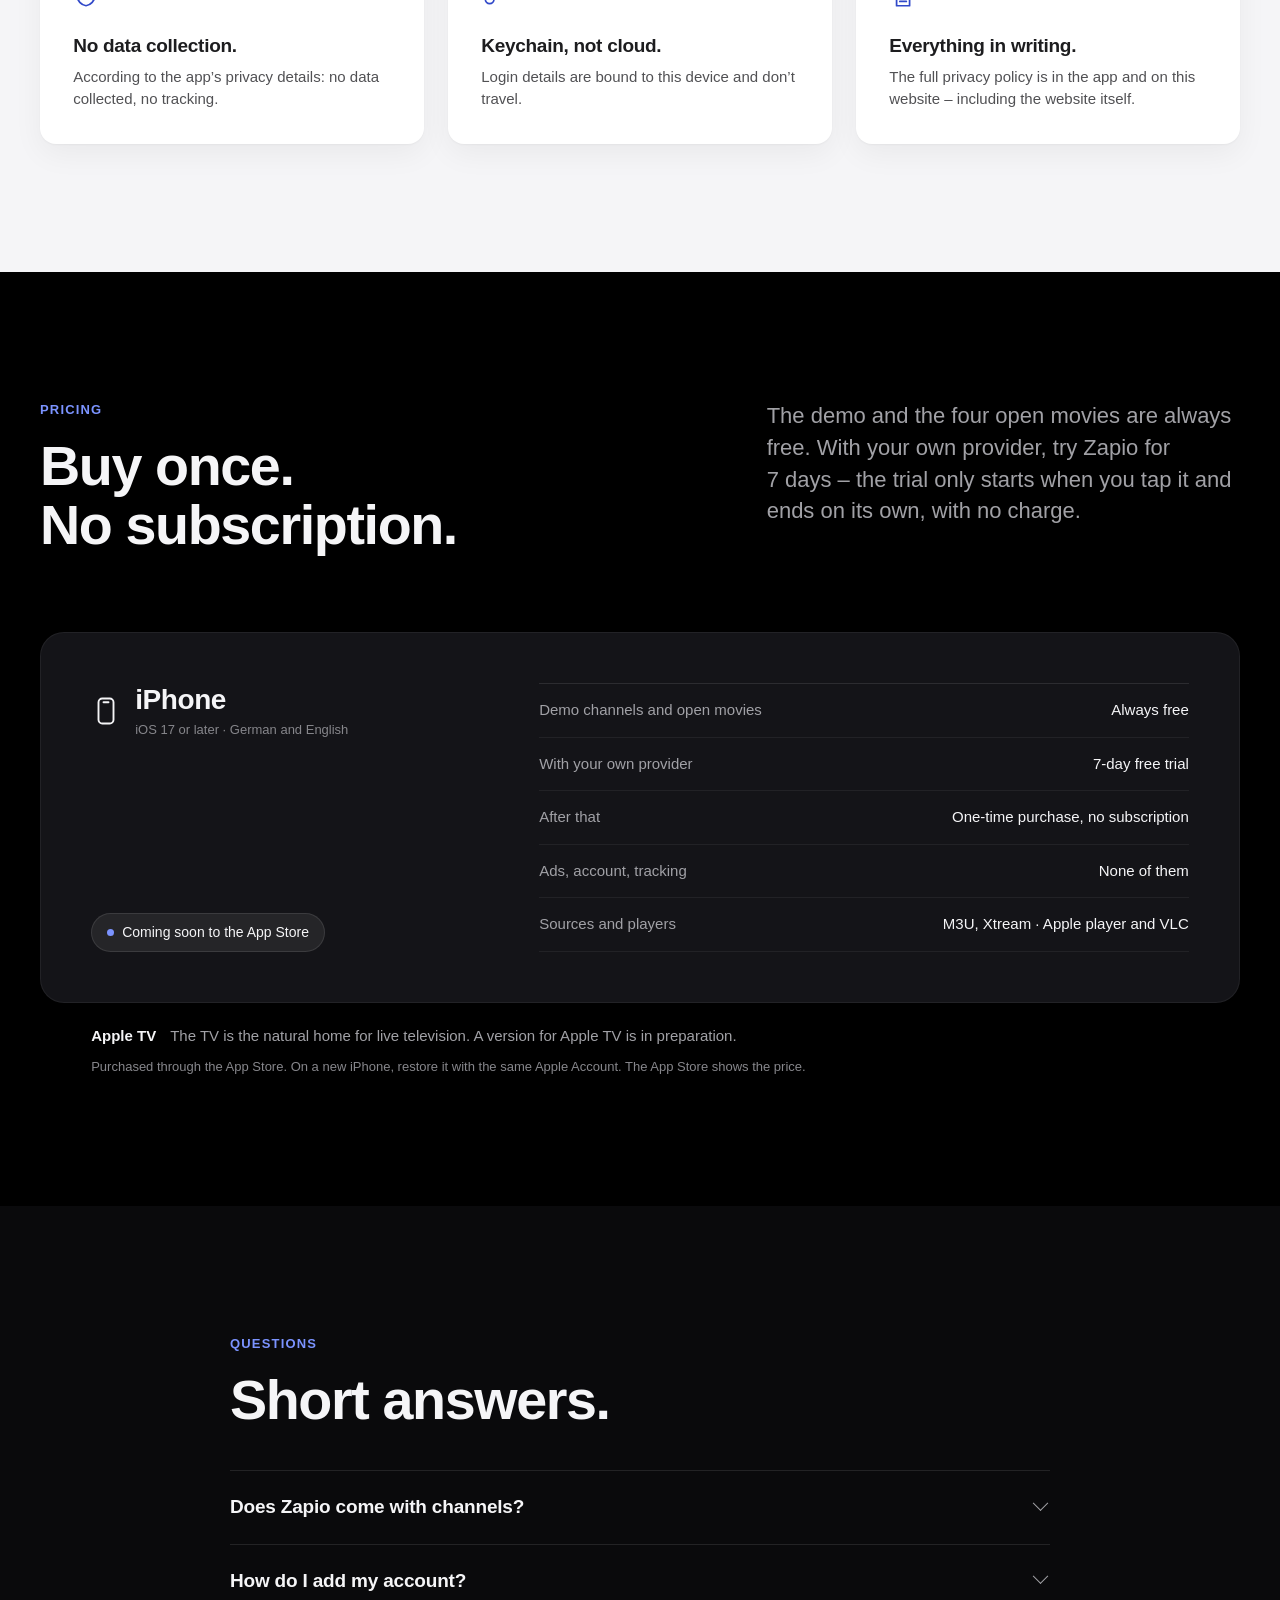
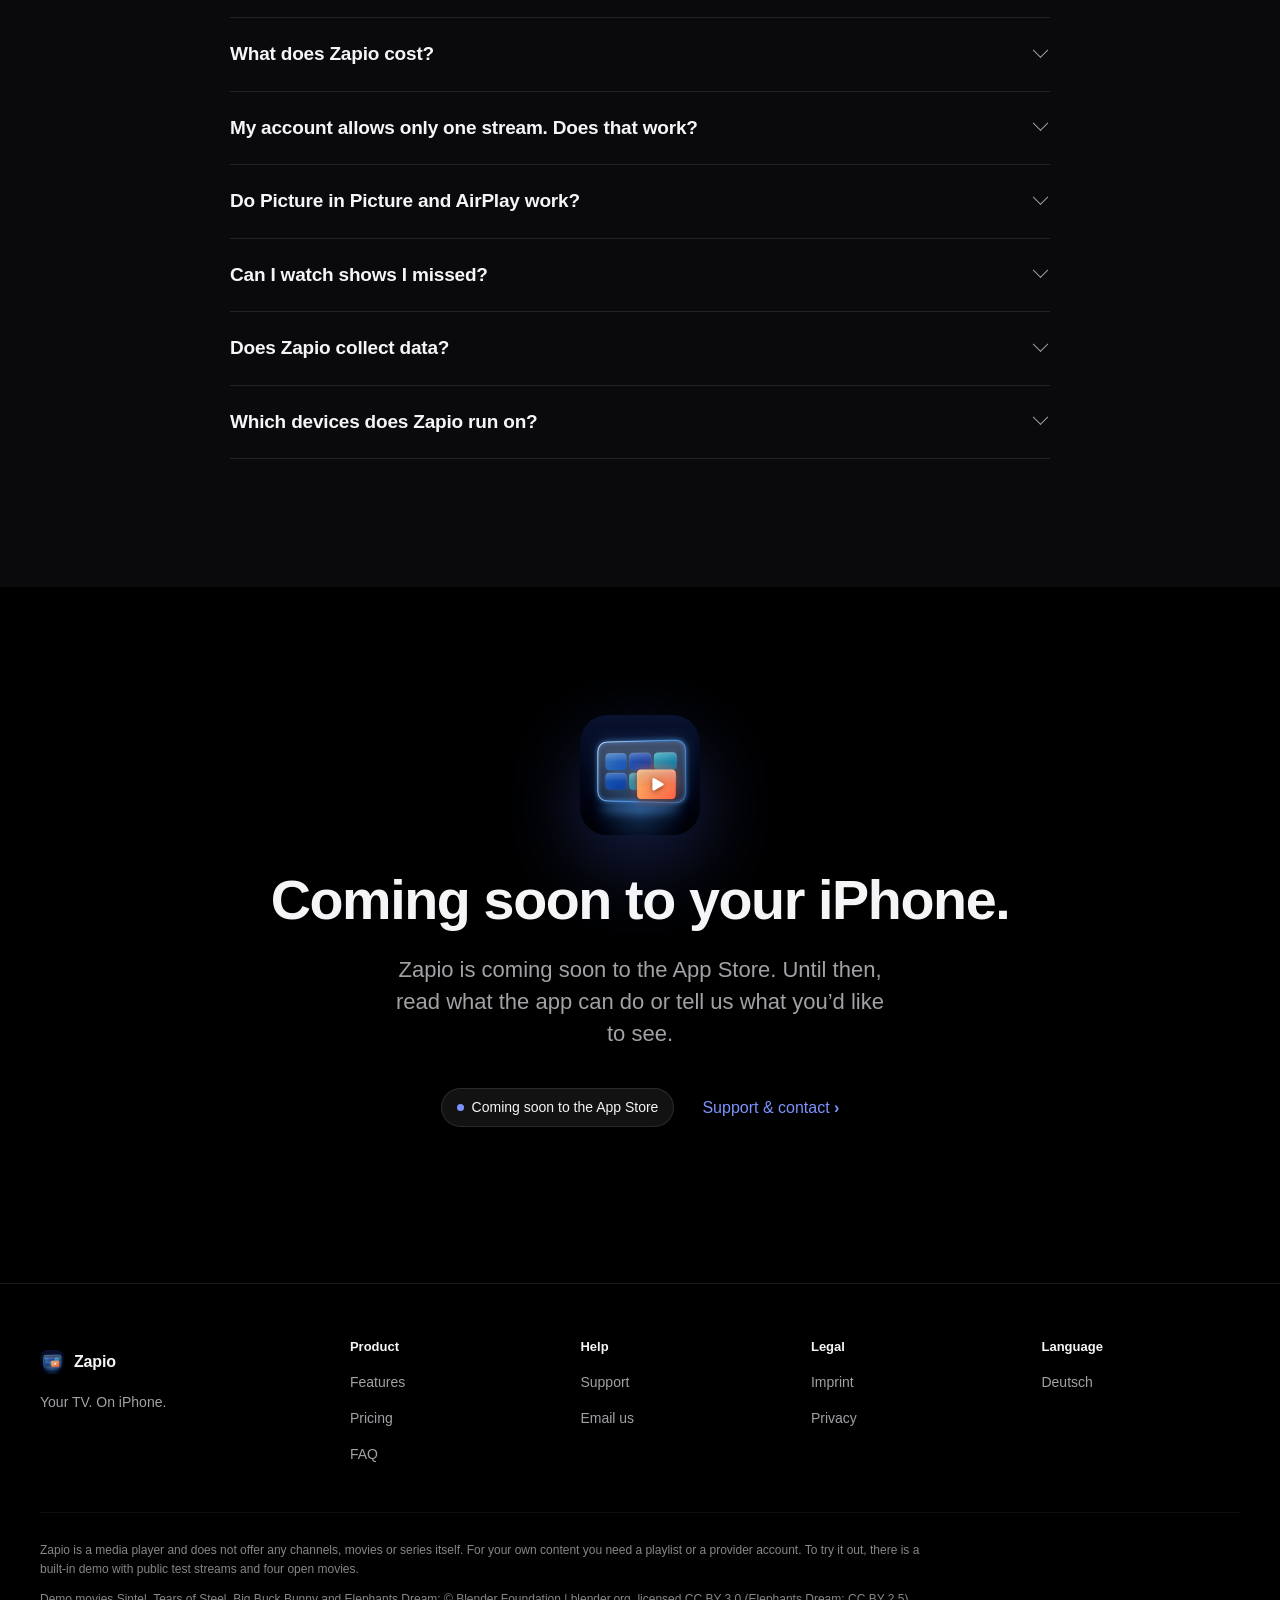
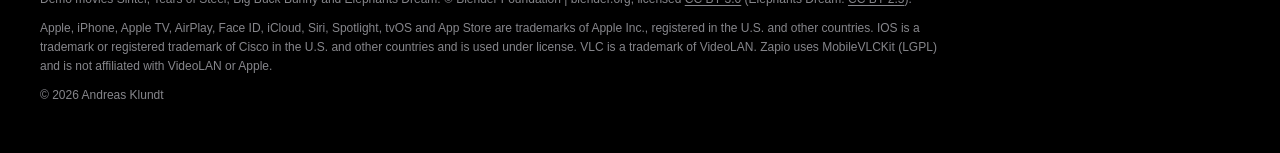
==== commit 89697a6a: "Neues Design: ruhig, echte App-Aufnahmen, Fragen, 404, Sitemap Co-Authored-By: Claude Opus 5.5 <nore" ====
--- a/en/index.html
+++ b/en/index.html
@@ -2,126 +2,180 @@
 <html lang="en">
 <head>
 <meta charset="utf-8">
-<meta name="viewport" content="width=device-width, initial-scale=1">
-<title>Zapio – Television, the way it should be</title>
-<meta name="description" content="Zapio turns your IPTV subscription into a real TV experience: channels switch in a fraction of a second, a programme guide that thinks ahead, and movies and series as clear as in the TV app.">
-<meta name="theme-color" content="#05070d">
+<meta name="viewport" content="width=device-width, initial-scale=1, viewport-fit=cover">
+<title>Zapio – IPTV Player for iPhone</title>
+<meta name="description" content="Zapio plays your own IPTV playlists (M3U, Xtream): instant channel switching with a preview frame, TV guide, catch-up, guide search, downloads. No account, no subscription, no tracking.">
+<meta name="color-scheme" content="dark">
+<meta name="theme-color" content="#000000">
+<meta name="referrer" content="strict-origin-when-cross-origin">
+<link rel="canonical" href="https://zapio-app.github.io/en/">
+<link rel="alternate" hreflang="de" href="https://zapio-app.github.io/">
+<link rel="alternate" hreflang="en" href="https://zapio-app.github.io/en/">
+<link rel="alternate" hreflang="x-default" href="https://zapio-app.github.io/">
+<meta property="og:type" content="website">
+<meta property="og:site_name" content="Zapio">
+<meta property="og:locale" content="en_US">
+<meta property="og:locale:alternate" content="de_DE">
 <meta property="og:title" content="Zapio – Television, the way it should be.">
-<meta property="og:description" content="Zapio turns your IPTV subscription into a real TV experience: channels switch in a fraction of a second, a programme guide that thinks ahead, and movies and series as clear as in the TV app.">
-<meta property="og:image" content="https://zapio-app.github.io/img/og.jpg">
-<link rel="icon" href="../icon.png">
-<link rel="apple-touch-icon" href="../icon.png">
-<style>
-:root { color-scheme: dark; --bg:#05070d; --text:#f3f5fb; --muted:#9ba4b9; --soft:#c9cfdd; --accent:#5b8cff; --accent2:#9a6bff;
-        --card:rgba(255,255,255,.035); --card2:rgba(255,255,255,.06); --line:rgba(255,255,255,.09); --radius:22px; }
-* { box-sizing:border-box; }
-html { scroll-behavior:smooth; }
-body { margin:0; color:var(--text); background:var(--bg);
-       background-image: radial-gradient(1200px 700px at 75% -10%, rgba(91,140,255,.22), transparent 60%),
-                         radial-gradient(900px 600px at -10% 20%, rgba(154,107,255,.12), transparent 60%);
-       background-repeat:no-repeat; font:17px/1.65 -apple-system, BlinkMacSystemFont, "SF Pro Text", "Inter", "Segoe UI", Roboto, Helvetica, Arial, sans-serif;
-       -webkit-font-smoothing:antialiased; }
-a { color:var(--accent); text-decoration:none; } a:hover { text-decoration:underline; }
-.wrap { max-width:1120px; margin:0 auto; padding:0 24px; }
-/* Navigation */
-.nav { position:sticky; top:0; z-index:10; backdrop-filter:saturate(180%) blur(18px); -webkit-backdrop-filter:saturate(180%) blur(18px);
-       background:rgba(5,7,13,.72); border-bottom:1px solid var(--line); }
-.nav .wrap { display:flex; align-items:center; gap:14px; height:64px; }
-.brand { display:flex; align-items:center; gap:10px; color:var(--text); font-weight:700; font-size:19px; letter-spacing:-.01em; }
-.brand:hover { text-decoration:none; } .brand img { width:30px; height:30px; border-radius:8px; }
-.nav nav { margin-left:auto; display:flex; gap:22px; font-size:15px; flex-wrap:wrap; }
-.nav nav a { color:var(--muted); } .nav nav a:hover, .nav nav a.active { color:var(--text); text-decoration:none; }
-/* Hero */
-.hero { display:grid; grid-template-columns:1.05fr 1fr; gap:40px; align-items:center; padding:72px 0 40px; }
-.eyebrow { display:inline-flex; align-items:center; gap:8px; padding:6px 14px; border-radius:999px; background:var(--card2);
-           border:1px solid var(--line); color:var(--soft); font-size:14px; font-weight:500; }
-.eyebrow .dot { width:8px; height:8px; border-radius:50%; background:#3ddc84; box-shadow:0 0 12px #3ddc84; }
-h1.title { font-size:clamp(42px,6vw,74px); line-height:1.02; letter-spacing:-.035em; margin:22px 0 18px; font-weight:800;
-           background:linear-gradient(180deg,#fff 30%,#b9c6ff 100%); -webkit-background-clip:text; background-clip:text; color:transparent; }
-.lead { font-size:clamp(18px,2vw,21px); color:var(--soft); max-width:540px; margin:0 0 30px; }
-.buttons { display:flex; gap:12px; flex-wrap:wrap; }
-.btn { display:inline-flex; align-items:center; gap:8px; padding:13px 22px; border-radius:14px; font-weight:600; font-size:16px; }
-.btn:hover { text-decoration:none; } .btn.primary { background:linear-gradient(135deg,var(--accent),var(--accent2)); color:#fff; box-shadow:0 10px 30px rgba(91,140,255,.35); }
-.btn.ghost { background:var(--card2); color:var(--text); border:1px solid var(--line); }
-.phones { position:relative; height:620px; isolation:isolate; }
-.phone { position:absolute; width:250px; border-radius:42px; padding:9px; background:linear-gradient(160deg,#2a2f3d,#0d1018);
-         box-shadow:0 30px 80px rgba(0,0,0,.6), inset 0 0 0 1px rgba(255,255,255,.08); }
-.phone img { display:block; width:100%; border-radius:34px; }
-.phone.p1 { left:0; top:70px; transform:rotate(-7deg); } .phone.p2 { left:50%; top:0; transform:translateX(-50%); z-index:2; width:270px; }
-.phone.p3 { right:0; top:70px; transform:rotate(7deg); }
-/* Sections */
-section.block { padding:80px 0; } .kicker { color:var(--accent); font-weight:600; font-size:15px; letter-spacing:.02em; text-transform:uppercase; }
-h2.head { font-size:clamp(32px,4.2vw,52px); line-height:1.08; letter-spacing:-.03em; margin:10px 0 16px; font-weight:800; }
-.sub { color:var(--soft); font-size:19px; max-width:640px; }
-.center { text-align:center; } .center .sub { margin:0 auto; }
-.row { display:grid; grid-template-columns:1fr 1fr; gap:56px; align-items:center; padding:56px 0; }
-.row.flip .media { order:2; }
-.row .media { display:flex; justify-content:center; position:relative; isolation:isolate; }
-.row .media:before, .phones:before { content:""; position:absolute; z-index:-1; inset:12% 8%; border-radius:50%;
-  background:radial-gradient(closest-side, rgba(91,140,255,.38), rgba(154,107,255,.12) 60%, transparent); filter:blur(30px); }
-.row .media .phone { position:relative; width:270px; transform:none; }
-.row h3 { font-size:clamp(26px,3vw,36px); letter-spacing:-.02em; margin:8px 0 12px; line-height:1.15; }
-.row p { color:var(--soft); font-size:18px; margin:0 0 14px; }
-.ticks { list-style:none; padding:0; margin:16px 0 0; } .ticks li { padding-left:30px; position:relative; margin:9px 0; color:var(--soft); }
-.ticks li:before { content:""; position:absolute; left:0; top:7px; width:18px; height:18px; border-radius:6px;
-                   background:linear-gradient(135deg,var(--accent),var(--accent2)); -webkit-mask:none; }
-.ticks li:after { content:""; position:absolute; left:6px; top:10px; width:5px; height:9px; border:solid #fff; border-width:0 2px 2px 0; transform:rotate(45deg); }
-.wide { margin-top:44px; border-radius:30px; padding:10px; background:linear-gradient(160deg,#2a2f3d,#0d1018);
-        box-shadow:0 40px 100px rgba(0,0,0,.6), inset 0 0 0 1px rgba(255,255,255,.08); }
-.wide img { display:block; width:100%; border-radius:22px; }
-.grid { display:grid; grid-template-columns:repeat(3,1fr); gap:16px; margin-top:44px; }
-.tile { background:var(--card); border:1px solid var(--line); border-radius:var(--radius); padding:26px; }
-.tile .ico { width:46px; height:46px; border-radius:13px; display:grid; place-items:center; margin-bottom:16px; color:#fff; }
-.tile .ico svg { width:24px; height:24px; } .tile h4 { margin:0 0 6px; font-size:19px; } .tile p { margin:0; color:var(--muted); font-size:16px; }
-.c1 { background:linear-gradient(135deg,#3b82f6,#2563eb); } .c2 { background:linear-gradient(135deg,#a855f7,#7c3aed); }
-.c3 { background:linear-gradient(135deg,#f97316,#ea580c); } .c4 { background:linear-gradient(135deg,#22c55e,#16a34a); }
-.c5 { background:linear-gradient(135deg,#ec4899,#db2777); } .c6 { background:linear-gradient(135deg,#06b6d4,#0891b2); }
-.price { margin-top:20px; border-radius:30px; padding:56px 40px; text-align:center; border:1px solid var(--line);
-         background:radial-gradient(600px 300px at 50% 0%, rgba(91,140,255,.25), transparent 70%), var(--card); }
-.price .big { font-size:clamp(34px,5vw,60px); font-weight:800; letter-spacing:-.03em; margin:8px 0 10px; }
-.pills { display:flex; justify-content:center; flex-wrap:wrap; gap:10px; margin-top:26px; }
-.pills span { padding:9px 16px; border-radius:999px; background:var(--card2); border:1px solid var(--line); color:var(--soft); font-size:15px; }
-.tv { color:var(--soft); font-size:15px; margin-top:22px; }
-.note { color:var(--muted); font-size:14px; max-width:760px; margin:26px auto 0; text-align:center; }
-/* Rechtliches */
-.doc { max-width:780px; margin:56px auto 80px; padding:48px clamp(22px,5vw,56px); background:var(--card); border:1px solid var(--line); border-radius:28px; }
-.doc h1 { font-size:clamp(28px,4vw,44px); hyphens:auto; -webkit-hyphens:auto; overflow-wrap:break-word; letter-spacing:-.03em; line-height:1.1; margin:0 0 18px; }
-.doc h2 { font-size:22px; margin:38px 0 10px; letter-spacing:-.01em; } .doc h3 { font-size:18px; margin:26px 0 6px; }
-.doc p, .doc li { color:var(--soft); } .doc ul { padding-left:22px; } .doc li { margin:7px 0; } .doc strong { color:var(--text); }
-.doc code { font:14px ui-monospace,SFMono-Regular,Menlo,monospace; background:var(--card2); padding:2px 6px; border-radius:6px; }
-.doc table { width:100%; border-collapse:collapse; margin:14px 0; font-size:15px; } .doc th, .doc td { text-align:left; padding:9px; border-bottom:1px solid var(--line); vertical-align:top; }
-.todo { background:#5c4400; color:#ffe9a8; border-radius:8px; padding:1px 6px; }
-footer { border-top:1px solid var(--line); margin-top:40px; }
-footer .wrap { display:flex; gap:24px; flex-wrap:wrap; align-items:center; padding:30px 24px 44px; color:var(--muted); font-size:14px; }
-footer nav { display:flex; gap:18px; flex-wrap:wrap; } footer a { color:var(--muted); } footer .credit { flex-basis:100%; font-size:13px; color:#6f778a; }
-@media (max-width: 900px) {
-  .hero { grid-template-columns:1fr; text-align:center; padding-top:48px; } .lead { margin-left:auto; margin-right:auto; } .buttons { justify-content:center; }
-  .phones { height:520px; max-width:520px; margin:0 auto; width:100%; } .phone { width:200px; } .phone.p2 { width:220px; }
-  .row { grid-template-columns:1fr; gap:28px; text-align:center; } .row.flip .media { order:0; } .ticks { display:inline-block; text-align:left; }
-  .grid { grid-template-columns:1fr 1fr; } .nav nav { gap:14px; font-size:14px; }
-}
-@media (max-width: 560px) { .wrap { padding:0 16px; } section.block { padding:48px 0; } .row { padding:32px 0; }
-  .doc { margin:28px auto 48px; padding:30px 20px; border-radius:22px; } .grid { grid-template-columns:1fr; } .phone.p1, .phone.p3 { display:none; } .phones { height:470px; } .nav nav a.hide-s { display:none; } }
-</style>
+<meta property="og:description" content="Zapio plays your own IPTV playlists (M3U, Xtream): instant channel switching with a preview frame, TV guide, catch-up, guide search, downloads. No account, no subscription, no tracking.">
+<meta property="og:url" content="https://zapio-app.github.io/en/">
+<meta property="og:image" content="https://zapio-app.github.io/img/og-en.jpg">
+<meta property="og:image:width" content="1200">
+<meta property="og:image:height" content="630">
+<meta property="og:image:alt" content="Zapio in landscape with the built-in demo: live player with a still from Big Buck Bunny, info card and channel bar">
+<meta name="twitter:card" content="summary_large_image">
+<meta name="twitter:title" content="Zapio – Television, the way it should be.">
+<meta name="twitter:description" content="Zapio plays your own IPTV playlists (M3U, Xtream): instant channel switching with a preview frame, TV guide, catch-up, guide search, downloads. No account, no subscription, no tracking.">
+<meta name="twitter:image" content="https://zapio-app.github.io/img/og-en.jpg">
+<link rel="icon" href="../favicon-32.png" sizes="32x32" type="image/png">
+<link rel="icon" href="../favicon-64.png" sizes="64x64" type="image/png">
+<link rel="apple-touch-icon" href="../apple-touch-icon.png">
+<link rel="stylesheet" href="../css/site.css">
+<script>(function(d,w){if('IntersectionObserver' in w&&w.matchMedia&&!w.matchMedia('(prefers-reduced-motion: reduce)').matches)d.documentElement.classList.add('js');})(document,window);</script>
+<script type="application/ld+json">{"@context": "https://schema.org", "@type": "SoftwareApplication", "name": "Zapio", "applicationCategory": "MultimediaApplication", "operatingSystem": "iOS 17", "description": "Zapio plays your own IPTV playlists (M3U, Xtream): instant channel switching with a preview frame, TV guide, catch-up, guide search, downloads. No account, no subscription, no tracking.", "inLanguage": ["de", "en"], "author": {"@type": "Person", "name": "Andreas Klundt"}, "url": "https://zapio-app.github.io/en/", "image": "https://zapio-app.github.io/img/og-en.jpg"}</script>
 </head>
 <body>
-<header class="nav"><div class="wrap"><a class="brand" href="index.html"><img src="../icon.png" alt="">Zapio</a><nav><a href="index.html#funktionen" class="hide-s">Features</a><a href="support.html">Support</a><a href="privacy.html" class="hide-s">Privacy</a><a href="../index.html" lang="de">Deutsch</a></nav></div></header>
-<main><div class="wrap">
-<section class="hero">
-  <div><span class="eyebrow"><span class="dot"></span>For iPhone · coming soon to the App Store</span>
-    <h1 class="title">Television, the way it should be.</h1><p class="lead">Zapio turns your IPTV subscription into a real TV experience: channels switch in a fraction of a second, a programme guide that thinks ahead, and movies and series as clear as in the TV app.</p>
-    <div class="buttons"><a class="btn primary" href="#funktionen">See features</a><a class="btn ghost" href="support.html">Help &amp; support</a></div></div>
-  <div class="phones"><div class="phone p1"><img src="../img/1-player.jpg" alt=""></div><div class="phone p2"><img src="../img/4-home.jpg" alt="Zapio"></div><div class="phone p3"><img src="../img/2-guide.jpg" alt=""></div></div>
+<a class="skip" href="#main">Skip to content</a>
+<header class="nav"><div class="wrap wrap-wide">
+<a class="brand" href="#main"><img src="../favicon-64.png" width="26" height="26" alt="">Zapio</a>
+<nav aria-label="Main navigation"><ul><li class="hide-s"><a href="#funktionen">Features</a></li><li class="hide-s"><a href="#preis">Pricing</a></li><li><a href="../en/support.html">Support</a></li><li class="hide-s"><a href="#faq">FAQ</a></li><li><a class="lang" href="../" lang="de" hreflang="de">Deutsch</a></li></ul></nav>
+</div></header>
+<main id="main">
+
+<header class="hero">
+  <div class="wrap">
+    <p class="eyebrow">For iPhone&nbsp;·&nbsp;Coming soon to the App&nbsp;Store</p>
+    <h1>Television, the way it should be.</h1>
+    <p class="lead">Zapio plays your own IPTV playlists – just like watching TV. No account, no ads, no tracking.</p>
+    <div class="cta"><a class="btn" href="#funktionen">See features</a><a class="link" href="support.html">Help &amp; support</a></div>
+    <p class="note">Zapio does not offer any channels or movies itself. For your own content you need a playlist or a provider account.</p>
+  </div>
+  <div class="stage"><div class="frame-land"><picture><source type="image/webp" srcset="../img/hero-en-1200.webp 1200w, ../img/hero-en-2400.webp 2400w" sizes="(max-width: 640px) 124vw, min(1240px, 84vw)"><img src="../img/hero-en-1200.jpg" srcset="../img/hero-en-1200.jpg 1200w, ../img/hero-en-2400.jpg 2400w" sizes="(max-width: 640px) 124vw, min(1240px, 84vw)" width="1200" height="552" alt="Zapio in landscape: live player with “Zapio Demo 6 Kids”, a still from Big Buck Bunny, an info card with the current show and a channel bar with seven demo channels" fetchpriority="high"></picture><span class="glint" aria-hidden="true"></span></div></div>
+  <div class="wrap"><p class="caption meta">Shown: the built-in Zapio demo. “Big Buck Bunny” © Blender Foundation | blender.org</p></div>
+</header>
+
+<section id="funktionen" aria-labelledby="h-why">
+  <div class="wrap">
+    <div class="sec-head reveal"><p class="kicker">Why Zapio</p><h2 id="h-why">Three things an IPTV&nbsp;player has to get right.</h2></div>
+    <ul class="pillars reveal"><li><h3>Change channels like on a real TV.</h3><p>A still frame instead of black: for channels you have watched before, the last frame appears instantly and stays until the live picture takes over.</p></li><li><h3>Everything in its place.</h3><p>A Home screen with “On TV Now” and Continue Watching, a guide across several days, one search for channels, movies, series and shows. Channel names without technical suffixes.</p></li><li><h3>No account. No subscription.<br>No tracking.</h3><p>Your login details stay in your iPhone’s keychain. Zapio has no server of its own, no ads and no analytics. Buy once, done.</p></li></ul>
+  </div>
 </section>
-<section class="block" id="funktionen"><div class="row"><div class="media"><div class="phone"><img src="../img/1-player.jpg" alt="" loading="lazy"></div></div><div><span class="kicker">Zapping</span><h3>Swipe. The next channel is already on.</h3><p>Zapio shows a still frame instantly, connects in the background and knows your provider’s quirks – including accounts that allow only one stream at a time.</p><ul class="ticks"><li>Swipe, arrows or the channel bar</li><li>Back to the previous channel with one tap</li><li>Switches to the built-in VLC player automatically when a format needs it</li></ul></div></div><div class="row flip"><div class="media"><div class="phone"><img src="../img/2-guide.jpg" alt="" loading="lazy"></div></div><div><span class="kicker">Programme guide</span><h3>What’s on now? What’s on tonight?</h3><p>A guide across several days, with catch-up and “Start over”. Watch what you missed, and set a reminder for what’s coming with one tap.</p><ul class="ticks"><li>Reminder five minutes before it starts</li><li>“Always remind me” for whole series</li><li>Weekly schedule for every channel</li></ul></div></div><div class="row"><div class="media"><div class="phone"><img src="../img/3-search.jpg" alt="" loading="lazy"></div></div><div><span class="kicker">Search</span><h3>One search for everything.</h3><p>Channels, movies, series and shows of the coming days – in one field. Umlauts, accents and spellings are found anyway.</p><ul class="ticks"><li>Repeats grouped into one line</li><li>Watch, remind or catch up right away</li></ul></div></div><div class="row flip"><div class="media"><div class="phone"><img src="../img/7-kids.jpg" alt="" loading="lazy"></div></div><div><span class="kicker">Family</span><h3>For the whole family.</h3><p>A kids mode with its own selection and screen time, a parental PIN and locked categories that really disappear everywhere.</p><ul class="ticks"><li>Daily limit with visible remaining time</li><li>Adult content hidden by default</li></ul></div></div></section>
-<section class="block center"><span class="kicker">Movies and series</span><h2 class="head">The big screen. In landscape too.</h2><p class="sub">Posters, descriptions, versions in several languages and qualities, continue watching at the right spot – and downloads for the road.</p>
-  <div class="wide"><img src="../img/5-landscape.jpg" alt="" loading="lazy"></div></section>
-<section class="block center"><span class="kicker">And much more</span><h2 class="head">Thoughtful down to the last detail.</h2><div class="grid" style="text-align:left"><div class="tile"><div class="ico c3"><svg viewBox="0 0 24 24" fill="none" stroke="currentColor" stroke-width="2" stroke-linecap="round" stroke-linejoin="round" aria-hidden="true"><path d="M12 3v12M7 10l5 5 5-5M4 20h16"/></svg></div><h4>Downloads</h4><p>Save movies and episodes for the road – with progress, speed and a pause while you watch.</p></div><div class="tile"><div class="ico c1"><svg viewBox="0 0 24 24" fill="none" stroke="currentColor" stroke-width="2" stroke-linecap="round" stroke-linejoin="round" aria-hidden="true"><rect x="2" y="4" width="20" height="16" rx="3"/><rect x="11" y="11" width="8" height="6" rx="1.5"/></svg></div><h4>Picture in Picture &amp; AirPlay</h4><p>Keep watching while you use other apps, or send it to the big screen.</p></div><div class="tile"><div class="ico c5"><svg viewBox="0 0 24 24" fill="none" stroke="currentColor" stroke-width="2" stroke-linecap="round" stroke-linejoin="round" aria-hidden="true"><path d="M6 16V11a6 6 0 1 1 12 0v5l1.5 2h-15L6 16zM10 20a2 2 0 0 0 4 0"/></svg></div><h4>Reminders</h4><p>Never miss the start again – for single shows or whole series.</p></div><div class="tile"><div class="ico c2"><svg viewBox="0 0 24 24" fill="none" stroke="currentColor" stroke-width="2" stroke-linecap="round" stroke-linejoin="round" aria-hidden="true"><path d="M3 12h2M7 8v8M11 5v14M15 8v8M19 11v2"/></svg></div><h4>Siri, widget &amp; shortcuts</h4><p>“What’s on?” – ask, switch on, continue watching.</p></div><div class="tile"><div class="ico c6"><svg viewBox="0 0 24 24" fill="none" stroke="currentColor" stroke-width="2" stroke-linecap="round" stroke-linejoin="round" aria-hidden="true"><path d="m12 3 9 5-9 5-9-5 9-5z"/><path d="m3 13 9 5 9-5"/></svg></div><h4>Multiple sources</h4><p>Playlist links and Xtream accounts, your own guide address, time offset per source.</p></div><div class="tile"><div class="ico c4"><svg viewBox="0 0 24 24" fill="none" stroke="currentColor" stroke-width="2" stroke-linecap="round" stroke-linejoin="round" aria-hidden="true"><path d="M12 3 4 6v6c0 4.5 3.4 8.3 8 9 4.6-.7 8-4.5 8-9V6l-8-3z"/><path d="m9 12 2 2 4-4"/></svg></div><h4>Private by design</h4><p>No account, no ads, no tracking. Your data stays on your device.</p></div></div></section>
-<section class="block"><div class="price"><span class="kicker">Fair</span><div class="big">Buy once. No subscription.</div><p class="sub" style="margin:0 auto">Try everything free for seven days. Then buy once and keep it forever – with Family Sharing.</p><div class="pills"><span>7 days free</span><span>One-time purchase</span><span>Family Sharing</span><span>No ads</span><span>No tracking</span><span>No account</span></div><p class="tv">A version for Apple TV is in the works.</p></div>
-  <p class="note">Zapio contains and provides no channels, movies or series. The app only plays sources that you add yourself – a built-in demo with free test streams lets you try it out.</p></section>
-</div></main>
-<footer><div class="wrap"><a class="brand" href="index.html"><img src="../icon.png" alt="">Zapio</a>
-<nav><a href="support.html">Support</a><a href="privacy.html">Privacy</a><a href="imprint.html">Imprint</a></nav>
-<span>© 2026 Zapio</span><span class="credit">Images from the open movies Sintel, Tears of Steel and Big Buck Bunny: © Blender Foundation | blender.org (CC BY). Apple, iPhone and App Store are trademarks of Apple Inc.</span></div></footer>
+
+<section aria-labelledby="h-zap" style="padding-top:0">
+  <div class="wrap chapter">
+    <div class="sec-head reveal"><p class="kicker">Zapping</p><h2 id="h-zap">Swipe.<br>The next channel is&nbsp;already&nbsp;on.</h2><p class="lead">Swipe up, swipe down – Zapio shows the channel’s last frame if you have watched it before, and connects in the background.</p></div>
+    <div class="media"><div class="zapcrop"><div class="frame zap"><picture><source type="image/webp" srcset="../img/player-en-400.webp 400w, ../img/player-en-800.webp 800w" sizes="(max-width: 860px) 340px, 420px"><img src="../img/player-en-400.jpg" srcset="../img/player-en-400.jpg 400w, ../img/player-en-800.jpg 800w" sizes="(max-width: 860px) 340px, 420px" width="400" height="869" alt="Zapio player in portrait: a still from Tears of Steel, info card “Zapio Demo 7 Short Film – Short &amp; Sweet” with progress and “From the Beginning”, the channel bar below"></picture></div></div><p class="meta shot-credit">“Tears of Steel” © Blender Foundation | blender.org</p></div>
+    <ol class="steps"><li class="reveal"><span class="n">01</span><h3>Still frame first, live takes over.</h3><p>For channels you have watched before, the last frame appears the moment you switch. As soon as the stream is up, the live picture takes over.</p></li><li class="reveal"><span class="n">02</span><h3>A channel bar with what’s on.</h3><p>Swipe, arrows or the channel bar – each logo shows what’s on right now. Back to the previous channel with one tap.</p></li><li class="reveal"><span class="n">03</span><h3>If one version fails, Zapio switches.</h3><p>If the HD, FHD or HEVC version of a channel isn’t delivering, the app picks another one – automatically, without you having to search.</p></li></ol>
+  </div>
+</section>
+
+<section class="band" aria-labelledby="h-stream">
+  <div class="wrap">
+    <div class="split reveal"><div><p class="kicker">One stream, no stress</p><h2 id="h-stream">Zapio knows your provider’s rules.</h2></div><p class="lead">Many accounts allow only one stream at a time. Zapio releases streams cleanly, waits after a switch until the provider frees the old connection, and tells you plainly when another device is watching.</p></div>
+    <ul class="facts reveal"><li><h3>One at a time.</h3><p>Live, movie and download share the one stream – never two at once.</p></li><li><h3>Downloads make way for the picture.</h3><p>Downloads pause while you watch and resume on their own afterwards.</p></li><li><h3>Private Relay and VPN detected.</h3><p>If the provider blocks because of iCloud Private Relay or a VPN, Zapio names the cause and explains the fix.</p></li><li><h3>Self-test in Diagnostics.</h3><p>Account, network, Apple player and VLC are checked one by one – with a clear result.</p></li></ul>
+  </div>
+</section>
+
+<section aria-labelledby="h-prog">
+  <div class="wrap wrap-wide">
+    <div class="split wide reveal"><div><p class="kicker">Guide</p><h2 id="h-prog">What’s on now?<br>What’s on tonight?</h2></div><p class="lead">A guide across several days, your provider’s archive and a search that also finds shows airing in the next seven days. Guide data comes from your provider or from an XMLTV address of your own.</p></div>
+    <div class="cards" tabindex="0" role="region" aria-label="Guide, catch-up and search – cards to browse"><article class="card reveal"><div class="txt"><h3>Across several days.</h3><p>Day bar “Yesterday · Today · Tomorrow …” as far as the data goes. The weekly schedule is right inside the player, too.</p></div><div class="shot"><div class="frame"><picture><source type="image/webp" srcset="../img/guide-en-400.webp 400w, ../img/guide-en-800.webp 800w" sizes="(max-width: 860px) 340px, 420px"><img src="../img/guide-en-400.jpg" srcset="../img/guide-en-400.jpg 400w, ../img/guide-en-800.jpg 800w" sizes="(max-width: 860px) 340px, 420px" width="400" height="869" alt="Guide with the day bar Yesterday, Today, Tomorrow and a time bar; seven demo channels with the current show and progress"></picture></div></div></article><article class="card reveal"><div class="txt"><h3>Missed it? Catch up.</h3><p>If your provider offers an archive: missed shows per channel, “From the Beginning” for what’s on now, saving upcoming shows for later.</p></div><div class="shot"><div class="frame"><picture><source type="image/webp" srcset="../img/archive-400.webp 400w, ../img/archive-800.webp 800w" sizes="(max-width: 860px) 340px, 420px"><img src="../img/archive-400.jpg" srcset="../img/archive-400.jpg 400w, ../img/archive-800.jpg 800w" sizes="(max-width: 860px) 340px, 420px" width="400" height="869" alt="Archive of “Zapio Demo 5 Cooking” (German interface): past shows with play icons, the current one with “on now – from the beginning”"></picture></div></div></article><article class="card reveal"><div class="txt"><h3>One search. For everything.</h3><p>Channels, movies, series and the guide in one field – with a reminder five minutes before the start. “Always remind me” follows whole series.</p></div><div class="shot"><div class="frame"><picture><source type="image/webp" srcset="../img/search-400.webp 400w, ../img/search-800.webp 800w" sizes="(max-width: 860px) 340px, 420px"><img src="../img/search-400.jpg" srcset="../img/search-400.jpg 400w, ../img/search-800.jpg 800w" sizes="(max-width: 860px) 340px, 420px" width="400" height="869" alt="Search for “Kochen” (German interface): guide results with a reminder bell and further airings, plus the live channel Zapio Demo 5"></picture></div></div></article></div>
+    <div class="pager" hidden><button type="button" class="arrow prev" aria-label="Previous card"><svg viewBox="0 0 24 24" aria-hidden="true"><path d="m15 5-7 7 7 7"/></svg></button><div class="dots"></div><button type="button" class="arrow next" aria-label="Next card"><svg viewBox="0 0 24 24" aria-hidden="true"><path d="m9 5 7 7-7 7"/></svg></button></div>
+  </div>
+</section>
+
+<section aria-labelledby="h-pair" style="padding-top:0">
+  <div class="wrap wrap-wide">
+    <h2 id="h-pair" class="sr">Movies and family</h2>
+    <div class="pair"><article class="card reveal"><div class="txt"><p class="kicker">Movies and series</p><h3>Movie night, wherever you are.</h3><p>Organized by category, with Continue Watching at the right spot and the next episode starting automatically. Download movies and episodes inside the app and watch them offline – where your provider allows it.</p><ul><li>Several versions of one title become one – pick language and format on the movie page</li><li>Audio track and subtitles pre-selected in your language</li><li>Downloads run in the background, Wi‑Fi only by default</li></ul></div><div class="shot"><div class="frame"><picture><source type="image/webp" srcset="../img/movie-400.webp 400w, ../img/movie-800.webp 800w" sizes="(max-width: 860px) 340px, 420px"><img src="../img/movie-400.jpg" srcset="../img/movie-400.jpg 400w, ../img/movie-800.jpg 800w" sizes="(max-width: 860px) 340px, 420px" width="400" height="869" alt="Movie page for “Tears of Steel” (German interface) with poster, play and download buttons and more open movies"></picture></div></div></article><article class="card reveal"><div class="txt"><p class="kicker">Family</p><h3>For the whole family.<br>With&nbsp;clear&nbsp;limits.</h3><p>Kids mode shows only kids’ channels and categories – everywhere, including search and Siri. Optionally with a daily screen-time limit. Exiting requires the parental PIN.</p><ul><li>Screen time of 30 minutes, 1 or 2 hours a day – remaining time shows at the top left</li><li>Locked categories disappear from every list until the PIN is entered</li><li>Lost the PIN? Reset with your passcode or Face&nbsp;ID – after a 24‑hour wait</li></ul></div><div class="shot"><div class="frame"><picture><source type="image/webp" srcset="../img/kids-400.webp 400w, ../img/kids-800.webp 800w" sizes="(max-width: 860px) 340px, 420px"><img src="../img/kids-400.jpg" srcset="../img/kids-400.jpg 400w, ../img/kids-800.jpg 800w" sizes="(max-width: 860px) 340px, 420px" width="400" height="869" alt="Kids mode (German interface): Home screen with “60 min left”, Big Buck Bunny and “On TV Now” showing only Zapio Demo 6"></picture></div></div></article></div>
+    <p class="meta shot-credit">Shown: the built-in Zapio demo. “Tears of Steel”, “Sintel”, “Elephants Dream” and “Big Buck Bunny” © Blender Foundation | blender.org</p>
+  </div>
+</section>
+
+<section class="band" aria-labelledby="h-details">
+  <div class="wrap wrap-wide">
+    <div class="sec-head reveal"><p class="kicker">Every day</p><h2 id="h-details">Thoughtful down to the last detail.</h2></div>
+    <ul class="list reveal"><li><h3>Picture in Picture</h3><p>Swipe up from the bottom edge and the picture keeps playing small – with the Apple player.</p></li><li><h3>AirPlay</h3><p>Live channels and movies on Apple TV or an AirPlay TV – with the Apple player.</p></li><li><h3>Siri and Shortcuts</h3><p>“Turn on … in Zapio”, “What’s on tonight in Zapio”, “Continue watching in Zapio”.</p></li><li><h3>“On TV Now” widget</h3><p>Small, medium or large on the Home Screen. Tap to tune in.</p></li><li><h3>Lock Screen controls</h3><p>Pause, resume and change channels from the Lock Screen and Control Center.</p></li><li><h3>Multiple sources</h3><p>Playlists and Xtream accounts side by side – each with its own favorites, progress and downloads.</p></li><li><h3>Built-in VLC player</h3><p>MKV, AVI, MPEG‑TS and DASH play anyway – Zapio switches on its own and remembers it per channel.</p></li><li><h3>Filter languages</h3><p>Providers often mix many languages. Pick yours; the rest disappears.</p></li></ul>
+  </div>
+</section>
+
+<section class="light" aria-labelledby="h-priv">
+  <div class="wrap">
+    <div class="split reveal"><div><p class="kicker">Privacy</p><h2 id="h-priv">Private by design.</h2></div>
+      <div><p class="lead">Zapio has no account and no server of its own. There are no ads, no analytics, no tracking and no automatic crash reports to us. The app talks to the servers you add yourself – and to a few services the privacy policy lists one by one. Poster info and the automatic network check can be switched off.</p><p style="margin-top:16px"><a class="link" href="privacy.html">Read the privacy policy</a></p></div></div>
+    <ul class="trust reveal"><li><svg viewBox="0 0 24 24" aria-hidden="true"><path d="M12 3 4 6v6c0 4.5 3.4 8.3 8 9 4.6-.7 8-4.5 8-9V6l-8-3z"/><path d="m9 12 2 2 4-4"/></svg><h3>No data collection.</h3><p>According to the app’s privacy details: no data collected, no tracking.</p></li><li><svg viewBox="0 0 24 24" aria-hidden="true"><circle cx="8" cy="15" r="4"/><path d="m11 12 9-9M17 6l3 3M15 8l2 2"/></svg><h3>Keychain, not cloud.</h3><p>Login details are bound to this device and don’t travel.</p></li><li><svg viewBox="0 0 24 24" aria-hidden="true"><path d="M7 3h7l5 5v13H7z"/><path d="M14 3v5h5M10 13h6M10 17h6"/></svg><h3>Everything in writing.</h3><p>The full privacy policy is in the app and on this website – including the website itself.</p></li></ul>
+  </div>
+</section>
+
+<section id="preis" aria-labelledby="h-price">
+  <div class="wrap">
+    <div class="split reveal"><div><p class="kicker">Pricing</p><h2 id="h-price">Buy once.<br>No&nbsp;subscription.</h2></div><p class="lead">The demo and the four open movies are always free. With your own provider, try Zapio for 7&nbsp;days – the trial only starts when you tap it and ends on its own, with no charge.</p></div>
+    <article class="plan reveal">
+      <div class="head"><div class="platform"><svg viewBox="0 0 24 24" aria-hidden="true"><rect x="6" y="2" width="12" height="20" rx="3"/><path d="M10 5h4"/></svg><div><h3>iPhone</h3><span>iOS&nbsp;17 or later · German and English</span></div></div><span class="pill">Coming soon to the App&nbsp;Store</span></div>
+      <dl><div><dt>Demo channels and open movies</dt><dd>Always free</dd></div><div><dt>With your own provider</dt><dd>7‑day free trial</dd></div><div><dt>After that</dt><dd>One-time purchase, no subscription</dd></div><div><dt>Ads, account, tracking</dt><dd>None of them</dd></div><div><dt>Sources and players</dt><dd>M3U, Xtream · Apple player and VLC</dd></div></dl>
+    </article>
+    <div class="tvline"><h3>Apple&nbsp;TV</h3><p>The TV is the natural home for live television. A version for Apple&nbsp;TV is in preparation.</p></div>
+    <p class="meta plans-foot">Purchased through the App&nbsp;Store. On a new iPhone, restore it with the same Apple Account. The App&nbsp;Store shows the price.</p>
+  </div>
+</section>
+
+<section class="band faq" id="faq" aria-labelledby="h-faq">
+  <div class="wrap">
+    <div class="sec-head reveal"><p class="kicker">Questions</p><h2 id="h-faq">Short answers.</h2></div>
+    <div class="faq-list reveal"><details><summary>Does Zapio come with channels?</summary><p>Only for trying it out. Zapio is a player and does not offer any channels itself. For your own content you need a playlist (M3U) or a provider account (Xtream). The built-in demo has seven made-up channels with public test streams and four open movies.</p></details><details><summary>How do I add my account?</summary><p>Paste a playlist link or enter server, user name and password – Zapio detects the type. Your login details stay in your iPhone’s keychain.</p></details><details><summary>What does Zapio cost?</summary><p>The demo is always free. With your provider, you get a 7‑day free trial; after that the full version is a one-time purchase in the App&nbsp;Store – no subscription. The App&nbsp;Store shows the price.</p></details><details><summary>My account allows only one stream. Does that work?</summary><p>Yes, Zapio is built for that. Live, movie and download share the one connection, and when switching, the app waits until the provider frees the old one. If something is playing on another device, Zapio tells you.</p></details><details><summary>Do Picture in Picture and AirPlay work?</summary><p>Yes, with the Apple player – that is, live channels (HLS) and movies in MP4. Formats like MKV play through the built-in VLC player, which has no Picture in Picture or AirPlay. If a movie also exists as MP4, Zapio picks that version first.</p></details><details><summary>Can I watch shows I missed?</summary><p>If your provider offers an archive, yes: missed shows per channel, “From the Beginning” in the player, and upcoming shows can be saved for later. How far back the archive goes is up to the provider.</p></details><details><summary>Does Zapio collect data?</summary><p>No. No account, no ads, no analytics, no tracking. What you enter stays on your device. The privacy policy lists every server the app contacts. Poster info and the automatic network check can be switched off.</p></details><details><summary>Which devices does Zapio run on?</summary><p>iPhone with iOS&nbsp;17 or later, in German and English. A version for Apple&nbsp;TV is in preparation.</p></details></div>
+  </div>
+</section>
+
+<section class="closing" aria-labelledby="h-end">
+  <div class="wrap reveal">
+    <img class="icon" src="../img/icon-240.png" width="120" height="120" alt="">
+    <h2 id="h-end">Coming soon to your iPhone.</h2>
+    <p class="lead">Zapio is coming soon to the App&nbsp;Store. Until then, read what the app can do or tell us what you’d like to see.</p>
+    <div class="cta"><span class="pill">Coming soon to the App&nbsp;Store</span><a class="link" href="support.html">Support &amp; contact</a></div>
+  </div>
+</section>
+</main>
+<footer>
+<div class="wrap wrap-wide">
+  <div class="top">
+    <div class="brandcol"><a class="brand" href="../en/"><img src="../favicon-64.png" width="24" height="24" alt="">Zapio</a><p class="tag">Your TV. On iPhone.</p></div>
+    <div class="col"><h2>Product</h2><a href="#funktionen">Features</a><a href="#preis">Pricing</a><a href="#faq">FAQ</a></div>
+    <div class="col"><h2>Help</h2><a href="../en/support.html">Support</a><a href="mailto:zapio.app@proton.me">Email us</a></div>
+    <div class="col"><h2>Legal</h2><a href="../en/imprint.html">Imprint</a><a href="../en/privacy.html">Privacy</a></div>
+    <div class="col"><h2>Language</h2><a href="../" lang="de" hreflang="de">Deutsch</a></div>
+  </div>
+  <div class="legal"><p>Zapio is a media player and does not offer any channels, movies or series itself. For your own content you need a playlist or a provider account. To try it out, there is a built-in demo with public test streams and four open movies.</p><p>Demo movies Sintel, Tears of Steel, Big Buck Bunny and Elephants Dream: © Blender Foundation | blender.org, licensed <a href="https://creativecommons.org/licenses/by/3.0/">CC BY 3.0</a> (Elephants Dream: <a href="https://creativecommons.org/licenses/by/2.5/">CC BY 2.5</a>).</p><p>Apple, iPhone, Apple TV, AirPlay, Face ID, iCloud, Siri, Spotlight, tvOS and App Store are trademarks of Apple Inc., registered in the U.S. and other countries. IOS is a trademark or registered trademark of Cisco in the U.S. and other countries and is used under license. VLC is a trademark of VideoLAN. Zapio uses MobileVLCKit (LGPL) and is not affiliated with VideoLAN or Apple.</p><p>© 2026 Andreas Klundt</p></div>
+</div>
+</footer>
+<script>
+(function(){var w=window,d=document,de=d.documentElement;
+function all(){d.querySelectorAll('.reveal:not(.in)').forEach(function(el){el.classList.add('in');});}
+if(de.classList.contains('js')){
+var got=false;
+var io=new IntersectionObserver(function(es){got=true;es.forEach(function(e){if(e.isIntersecting){e.target.classList.add('in');io.unobserve(e.target);}});},{rootMargin:'0px 0px -6% 0px',threshold:0});
+d.querySelectorAll('.reveal').forEach(function(el){io.observe(el);});
+var check=function(){var h=w.innerHeight;d.querySelectorAll('.reveal:not(.in)').forEach(function(el){if(el.getBoundingClientRect().top<h)el.classList.add('in');});};
+w.addEventListener('scroll',check,{passive:true});
+w.addEventListener('hashchange',all);w.addEventListener('beforeprint',all);w.addEventListener('pageshow',check);
+d.addEventListener('click',function(e){var a=e.target.closest&&e.target.closest('a[href*="#"]');if(a)all();});
+if(w.location.hash)all();
+setTimeout(function(){if(!got)all();else check();},1200);
+setTimeout(check,3000);
+}
+var sc=d.querySelector('.cards'),pg=d.querySelector('.pager');
+if(sc&&pg&&sc.children.length>1){
+var cards=[].slice.call(sc.children),dots=pg.querySelector('.dots'),prev=pg.querySelector('.prev'),next=pg.querySelector('.next');
+var step=function(){return cards[1].offsetLeft-cards[0].offsetLeft;};
+var idx=function(){return Math.max(0,Math.min(cards.length-1,Math.round(sc.scrollLeft/step())));};
+var smooth=w.matchMedia&&w.matchMedia('(prefers-reduced-motion: reduce)').matches?'auto':'smooth';
+var go=function(i){i=Math.max(0,Math.min(cards.length-1,i));sc.scrollTo({left:i*step(),behavior:smooth});};
+cards.forEach(function(c,i){var b=d.createElement('button');b.type='button';b.setAttribute('aria-label',(c.querySelector('h3')||{}).textContent||String(i+1));b.addEventListener('click',function(){go(i);});dots.appendChild(b);});
+var sync=function(){var i=idx(),end=sc.scrollLeft+sc.clientWidth>=sc.scrollWidth-4;if(end)i=cards.length-1;[].forEach.call(dots.children,function(b,k){b.setAttribute('aria-current',k===i?'true':'false');});prev.disabled=sc.scrollLeft<4;next.disabled=end;};
+sc.addEventListener('scroll',sync,{passive:true});
+prev.addEventListener('click',function(){go(idx()-1);});next.addEventListener('click',function(){go(idx()+1);});
+sc.addEventListener('keydown',function(e){if(e.key==='ArrowRight'){e.preventDefault();go(idx()+1);}else if(e.key==='ArrowLeft'){e.preventDefault();go(idx()-1);}});
+w.addEventListener('resize',sync);pg.hidden=false;sync();}
+})();
+</script>
 </body>
 </html>
--- a/css/site.css
+++ b/css/site.css
@@ -0,0 +1,383 @@
+:root{
+  --bg:#000;--bg-2:#0a0a0c;--bg-3:#111114;--card:#141418;
+  --text:#f5f5f7;--text-2:#a1a1a6;--text-3:#86868b;
+  --hair:rgba(255,255,255,.10);--hair-2:rgba(255,255,255,.06);
+  --accent:#7b93ff;--accent-glow:rgba(84,110,255,.50);
+  --l-bg:#f5f5f7;--l-text:#1d1d1f;--l-2:#515154;--l-accent:#3149c9;
+  --radius-s:10px;--radius-m:16px;--radius-l:24px;
+  --gutter:clamp(16px,4vw,40px);
+  --container:1200px;--container-wide:1200px;--container-text:720px;
+  --section:clamp(80px,10vw,152px);
+  --h1:clamp(44px,1.5rem + 5.2vw,100px);
+  --h2:clamp(32px,1.4rem + 2.6vw,64px);
+  --h3:clamp(21px,1.1rem + .6vw,28px);
+  --lead:clamp(18px,1rem + .5vw,22px);
+  --small:15px;--meta:13px;--nav-h:56px;
+  --ease:cubic-bezier(.2,.8,.2,1);
+  --shadow-device:0 50px 120px rgba(0,0,0,.65),0 20px 40px rgba(0,0,0,.45);
+  color-scheme:dark;
+}
+*,*::before,*::after{box-sizing:border-box}
+html{-webkit-text-size-adjust:100%;text-size-adjust:100%;scroll-padding-top:calc(var(--nav-h) + 16px)}
+@media (prefers-reduced-motion:no-preference){html{scroll-behavior:smooth}}
+body{margin:0;background:var(--bg);color:var(--text);
+  font-family:-apple-system,BlinkMacSystemFont,"SF Pro Text","SF Pro Display","Segoe UI",Roboto,Helvetica,Arial,sans-serif;
+  font-size:17px;line-height:1.5;-webkit-font-smoothing:antialiased;-moz-osx-font-smoothing:grayscale;overflow-x:hidden}
+h1,h2,.display{font-family:-apple-system,BlinkMacSystemFont,"SF Pro Display","SF Pro Text","Segoe UI",Roboto,Helvetica,Arial,sans-serif}
+img{display:block;max-width:100%;height:auto}
+picture{display:block}
+a{color:inherit;text-decoration:none}
+a:focus-visible,button:focus-visible,summary:focus-visible{outline:2px solid var(--accent);outline-offset:4px;border-radius:6px}
+h1,h2,h3,h4,p,ul,ol,dl,dd,figure{margin:0}
+ul,ol{padding:0;list-style:none}
+.sr{position:absolute;width:1px;height:1px;overflow:hidden;clip:rect(0 0 0 0);white-space:nowrap}
+.skip{position:absolute;left:16px;top:-60px;z-index:100;background:var(--text);color:#000;padding:10px 16px;border-radius:999px;font-weight:600;font-size:15px}
+.skip:focus{top:10px}
+.nb{white-space:nowrap}
+
+/* Typografie */
+h1{font-size:var(--h1);font-weight:600;line-height:1.0;letter-spacing:-.035em;text-wrap:balance}
+h2{font-size:var(--h2);font-weight:600;line-height:1.06;letter-spacing:-.025em;text-wrap:balance}
+h3{font-size:var(--h3);font-weight:600;line-height:1.2;letter-spacing:-.015em;text-wrap:balance}
+.kicker{font-size:var(--meta);font-weight:600;letter-spacing:.09em;text-transform:uppercase;color:var(--accent);margin-bottom:18px}
+.lead{font-size:var(--lead);line-height:1.45;color:var(--text-2);text-wrap:pretty}
+.meta{font-size:var(--meta);color:var(--text-3);line-height:1.55}
+p + p{margin-top:1em}
+
+/* Layout */
+.wrap{width:100%;max-width:calc(var(--container) + 2*var(--gutter));margin:0 auto;padding:0 var(--gutter)}
+.wrap-wide{max-width:calc(var(--container-wide) + 2*var(--gutter))}
+section{padding:var(--section) 0}
+.sec-head{max-width:var(--container-text);margin-bottom:clamp(40px,6vw,80px)}
+.sec-head .lead{margin-top:20px}
+/* Eine Regel fuer alle geteilten Kopfzeilen: die erste Zeile der Einleitung steht
+   auf der Hoehe der Dachzeile (kicker). */
+.split{display:grid;grid-template-columns:minmax(0,7fr) minmax(0,5fr);gap:clamp(24px,5vw,80px);align-items:start;margin-bottom:clamp(48px,6vw,88px)}
+.split .lead{max-width:520px;margin-top:0}
+.split.wide{grid-template-columns:minmax(0,8fr) minmax(0,4fr)}
+@media (max-width:860px){.split,.split.wide{grid-template-columns:minmax(0,1fr);gap:20px}}
+.d{display:none}
+@media (min-width:861px){.d{display:inline}}
+
+/* Buttons und Links */
+.btn{display:inline-flex;align-items:center;justify-content:center;gap:10px;min-height:48px;padding:0 26px;border-radius:999px;background:var(--text);color:#000;font-size:16px;font-weight:600;letter-spacing:-.005em;transition:background .2s var(--ease),transform .2s var(--ease)}
+.btn:hover{background:#fff}
+.btn:active{transform:scale(.98)}
+.btn svg{width:18px;height:18px;fill:none;stroke:currentColor;stroke-width:1.8;stroke-linecap:round;stroke-linejoin:round}
+.btn-quiet{background:rgba(255,255,255,.08);color:var(--text);box-shadow:inset 0 0 0 1px var(--hair)}
+.btn-quiet:hover{background:rgba(255,255,255,.12)}
+.link{color:var(--accent);font-weight:500;font-size:16px;display:inline-flex;align-items:center;min-height:44px}
+.link:hover{text-decoration:underline;text-underline-offset:4px}
+.link::after{content:"\00a0\203A";font-weight:600}
+.pill{display:inline-flex;align-items:center;gap:8px;padding:9px 16px;border-radius:999px;background:rgba(255,255,255,.07);box-shadow:inset 0 0 0 1px var(--hair);font-size:14px;font-weight:500;color:var(--text)}
+.pill::before{content:"";width:7px;height:7px;border-radius:50%;background:var(--accent)}
+.pill.muted{color:var(--text-2)}
+.pill.muted::before{background:var(--text-3)}
+
+/* Navigation */
+.nav{position:sticky;top:0;z-index:50;height:var(--nav-h);background:rgba(0,0,0,.72);-webkit-backdrop-filter:blur(20px) saturate(180%);backdrop-filter:blur(20px) saturate(180%);border-bottom:1px solid var(--hair-2)}
+.nav .wrap{display:flex;align-items:center;justify-content:space-between;height:100%;gap:16px}
+.brand{display:inline-flex;align-items:center;gap:10px;font-size:17px;font-weight:600;letter-spacing:-.01em;min-height:44px}
+.brand img{width:26px;height:26px;border-radius:7px}
+.nav ul{display:flex;gap:clamp(14px,2.6vw,32px);font-size:14px;font-weight:500;color:var(--text-2)}
+.nav li a{display:inline-flex;align-items:center;min-height:44px}
+.nav a:hover,.nav a[aria-current]{color:var(--text)}
+.nav .lang{color:var(--text-3)}
+@media (max-width:640px){.nav .hide-s{display:none}}
+
+/* Hero */
+.hero{position:relative;padding:clamp(64px,7.5vw,104px) 0 0;text-align:center;overflow:hidden}
+.hero .eyebrow{font-size:var(--small);font-weight:500;color:var(--text-2);margin-bottom:24px}
+.hero h1{max-width:14ch;margin:0 auto}
+.hero .lead{max-width:620px;margin:26px auto 0;text-wrap:balance}
+.hero .cta{display:flex;align-items:center;justify-content:center;gap:12px 28px;margin-top:36px;flex-wrap:wrap}
+.hero .note{max-width:520px;margin:22px auto 0;font-size:14px;color:var(--text-3);line-height:1.5}
+.stage{position:relative;margin-top:clamp(48px,6vw,80px);display:flex;justify-content:center}
+.stage::before{content:"";position:absolute;left:50%;top:42%;width:min(130vw,1700px);height:min(80vw,1000px);transform:translate(-50%,-50%);background:radial-gradient(closest-side,var(--accent-glow),rgba(84,110,255,.16) 42%,rgba(84,110,255,0) 72%);pointer-events:none}
+.hero .caption{margin:clamp(28px,3vw,40px) auto 0;max-width:620px}
+.hero + section{padding-top:clamp(72px,8vw,120px)}
+
+/* Geraeterahmen (nur CSS): Titanrand mit Verlauf (border), schwarzes Innenband
+   (padding), Lichtkante innen, Dynamic Island mit feinem Rand und Linse. */
+.frame,.frame-land{--rim:calc(var(--bz)*.32);position:relative;flex:0 0 auto;border:var(--rim) solid transparent;
+  padding:calc(var(--bz) - var(--rim));
+  background:linear-gradient(#050506,#050506) padding-box,
+    linear-gradient(155deg,#a2a2a9 0%,#4f4f56 14%,#28282d 34%,#1c1c20 55%,#313137 78%,#88888f 100%) border-box;
+  box-shadow:var(--shadow-device),0 0 0 1px rgba(0,0,0,.75),inset 0 0 0 1px rgba(255,255,255,.07)}
+.frame::before,.frame-land .glint{content:"";position:absolute;inset:0;border-radius:inherit;pointer-events:none;
+  box-shadow:inset 0 1px 0 rgba(255,255,255,.16),inset 0 0 0 1px rgba(255,255,255,.035)}
+.frame{--sw:320px;--bz:calc(var(--sw)*.03);width:calc(var(--sw) + 2*var(--bz));border-radius:calc(var(--sw)*.165)}
+.frame img{width:var(--sw);height:auto;border-radius:calc(var(--sw)*.135);background:#000}
+.frame::after{content:"";position:absolute;left:50%;top:calc(var(--bz) - var(--rim) + var(--sw)*.03);width:calc(var(--sw)*.31);height:calc(var(--sw)*.09);transform:translateX(-50%);border-radius:999px;z-index:3;
+  background:radial-gradient(circle at 80% 50%,#0e111b 0 calc(var(--sw)*.009),#06070a calc(var(--sw)*.012) calc(var(--sw)*.018),#000 calc(var(--sw)*.021));box-shadow:0 0 0 1px rgba(255,255,255,.05)}
+.frame-land{--sh:min(540px,37vw);--bz:calc(var(--sh)*.03);width:calc(var(--sh)*2868/1320 + 2*var(--bz));border-radius:calc(var(--sh)*.165)}
+.frame-land img{width:100%;height:auto;border-radius:calc(var(--sh)*.135);background:#000}
+.frame-land::after{content:"";position:absolute;top:50%;left:calc(var(--bz) - var(--rim) + var(--sh)*.03);width:calc(var(--sh)*.09);height:calc(var(--sh)*.31);transform:translateY(-50%);border-radius:999px;z-index:3;
+  background:radial-gradient(circle at 50% 20%,#0e111b 0 calc(var(--sh)*.009),#06070a calc(var(--sh)*.012) calc(var(--sh)*.018),#000 calc(var(--sh)*.021));box-shadow:0 0 0 1px rgba(255,255,255,.06)}
+.frame-land::before{content:"";position:absolute;top:calc(-1*var(--rim) - 2px);left:21%;width:6%;height:3px;border-radius:3px 3px 0 0;background:#3a3a40;box-shadow:calc(var(--sh)*.17) 0 0 #3a3a40}
+/* Unter 640 px laeuft das Querformat ueber die Raender hinaus (abgeschnitten), damit die Bedienung lesbar bleibt. */
+@media (max-width:640px){.stage .frame-land{--sh:calc(124vw/2.236)}}
+
+/* Saeulen */
+.pillars{display:grid;grid-template-columns:repeat(3,minmax(0,1fr));border-top:1px solid var(--hair)}
+.pillars > li{padding:40px 40px 8px 0;border-right:1px solid var(--hair)}
+.pillars > li:nth-child(n+2){padding-left:40px}
+.pillars > li:last-child{border-right:0;padding-right:0}
+.pillars h3{font-size:24px;margin-bottom:14px}
+.pillars p{color:var(--text-2);font-size:var(--small);line-height:1.55}
+@media (max-width:860px){
+  .pillars{grid-template-columns:1fr;border-top:0}
+  .pillars > li{padding:28px 0;border-right:0;border-top:1px solid var(--hair)}
+  .pillars > li:nth-child(n+2){padding-left:0}
+}
+
+/* Kapitel Umschalten: Telefon bleibt stehen, Text laeuft. Das Telefon ist oben
+   angeschnitten (dort ist der Bildschirm schwarz) und blendet ins Schwarz der Seite aus,
+   damit Bild, Infokarte und Senderleiste gross zu sehen sind. */
+.chapter{display:grid;grid-template-columns:minmax(0,5fr) minmax(0,7fr);grid-template-areas:"media head" "media steps";grid-template-rows:auto 1fr;column-gap:clamp(40px,7vw,104px);align-items:start}
+.chapter > .sec-head{grid-area:head;margin-bottom:0}
+.chapter .media{grid-area:media;position:sticky;top:calc(var(--nav-h) + 32px);display:flex;flex-direction:column;align-items:center}
+.chapter .steps{grid-area:steps}
+.shot-credit{margin-top:18px;font-size:12px;text-align:center;text-wrap:balance}
+.pair + .shot-credit{margin-top:20px}
+.zapcrop{overflow:hidden;padding:0 40px 40px;margin:0 -40px -40px;-webkit-mask-image:linear-gradient(to bottom,transparent 0,#000 15%);mask-image:linear-gradient(to bottom,transparent 0,#000 15%)}
+.chapter .media .frame{--sw:min(420px,31vw);margin-top:calc(var(--sw)*-.66)}
+.zap .b{position:absolute;inset:calc(var(--bz) - var(--rim));opacity:0;z-index:2}
+.zap .b img{width:100%}
+@media (prefers-reduced-motion:no-preference){.zap .b{animation:zap 9s infinite}}
+@keyframes zap{0%,44%{opacity:0}47%,94%{opacity:1}97%,100%{opacity:0}}
+.steps{margin-top:clamp(40px,6vw,80px)}
+.steps > li{padding:clamp(28px,4vw,48px) 0;border-top:1px solid var(--hair)}
+.steps h3{margin-bottom:12px}
+.steps p{color:var(--text-2)}
+.steps .n{display:block;font-size:var(--meta);color:var(--text-3);letter-spacing:.08em;margin-bottom:14px;font-variant-numeric:tabular-nums}
+@media (max-width:860px){
+  .chapter{grid-template-columns:minmax(0,1fr);grid-template-areas:"head" "media" "steps";grid-template-rows:auto;row-gap:40px}
+  .chapter .media{position:static}
+  .chapter .media .frame{--sw:min(340px,80vw)}
+  .zapcrop{padding:0 0 40px;margin:0 0 -40px}
+  .chapter .steps{margin-top:0}
+}
+
+/* Ein Stream */
+.band{background:var(--bg-2)}
+.facts{display:grid;grid-template-columns:repeat(2,minmax(0,1fr));gap:0 clamp(32px,5vw,80px);border-top:1px solid var(--hair)}
+.facts > li{padding:28px 0;border-bottom:1px solid var(--hair)}
+.facts h3{font-size:19px;margin-bottom:8px}
+.facts p{color:var(--text-2);font-size:var(--small)}
+@media (max-width:720px){.facts{grid-template-columns:1fr}}
+
+/* Karten mit angeschnittenem Telefon */
+/* Programmfuehrer: eine grosse Karte (Guide) ueber zwei Karten (Archiv, Suche). */
+.cards{display:grid;grid-template-columns:repeat(2,minmax(0,1fr));gap:clamp(16px,2.4vw,32px)}
+.cards > .card{min-width:0}
+.cards > .card:first-child{grid-column:1/-1;display:grid;grid-template-columns:minmax(0,5fr) minmax(0,7fr);align-items:stretch}
+.cards > .card:first-child .txt{align-self:center;padding:clamp(32px,4.4vw,64px)}
+.cards .card .txt h3{font-size:clamp(26px,1.4rem + 1vw,34px);margin-bottom:14px}
+.cards .card .txt p:not(.kicker){font-size:17px}
+.cards .card .shot{height:clamp(380px,34vw,480px)}
+.cards .card .shot .frame{--sw:min(340px,26vw);top:48px}
+.cards > .card:first-child .shot{height:clamp(480px,46vw,640px);margin-top:0}
+.cards > .card:first-child .shot .frame{--sw:min(370px,28vw);top:clamp(40px,4.4vw,64px)}
+.pager{display:none}
+.pair{display:grid;grid-template-columns:repeat(2,minmax(0,1fr));gap:clamp(16px,2.4vw,32px)}
+.card{position:relative;background:var(--card);border-radius:var(--radius-l);box-shadow:inset 0 0 0 1px var(--hair-2);overflow:hidden;display:flex;flex-direction:column}
+.card .txt{padding:clamp(28px,3.2vw,44px) clamp(24px,3.2vw,44px) 0}
+.card .txt h3{margin-bottom:12px}
+.card .txt p:not(.kicker){color:var(--text-2);font-size:var(--small);line-height:1.55}
+.card .shot{position:relative;margin-top:auto;height:clamp(300px,27vw,380px);overflow:hidden}
+.card .shot .frame{--sw:min(300px,21vw);position:absolute;left:50%;top:40px;transform:translateX(-50%)}
+.pair .card .txt{padding:clamp(32px,4vw,56px) clamp(28px,4vw,56px) 0}
+.pair .card .txt h3{font-size:clamp(26px,1.4rem + 1vw,34px);margin:0 0 14px}
+.pair .card .txt p:not(.kicker){font-size:17px}
+.pair .card .txt ul{margin-top:20px;display:grid;gap:10px;font-size:var(--small);color:var(--text-2)}
+.pair .card .txt li{padding-left:18px;position:relative}
+.pair .card .txt li::before{content:"";position:absolute;left:0;top:.62em;width:6px;height:6px;border-radius:50%;background:var(--accent)}
+.pair .card .shot{height:clamp(320px,31vw,440px)}
+.pair .card .shot .frame{--sw:min(320px,22vw);top:48px}
+@media (max-width:860px){
+  /* Karussell: die naechste Karte ragt sichtbar herein, darunter Punkte und Pfeile. */
+  .cards{display:flex;overflow-x:auto;scroll-snap-type:x mandatory;scroll-padding-inline:var(--gutter);gap:14px;padding:0 var(--gutter) 4px;margin:0 calc(-1*var(--gutter));scrollbar-width:none;-webkit-overflow-scrolling:touch;overscroll-behavior-x:contain}
+  .cards::-webkit-scrollbar{display:none}
+  .cards:focus-visible{outline:2px solid var(--accent);outline-offset:-2px;border-radius:var(--radius-l)}
+  .cards > .card,.cards > .card:first-child{flex:0 0 min(calc(100% - 64px),400px);display:flex;scroll-snap-align:start}
+  .cards > .card:first-child .txt{padding:clamp(28px,3.2vw,44px) clamp(24px,3.2vw,44px) 0;align-self:auto}
+  .cards .card .txt h3{font-size:var(--h3)}
+  .cards .card .txt p:not(.kicker){font-size:var(--small)}
+  .cards .card .shot,.cards > .card:first-child .shot{height:min(104vw,420px)}
+  .cards .card .shot .frame,.cards > .card:first-child .shot .frame{--sw:min(290px,66vw);top:36px}
+  .pager:not([hidden]){display:flex;align-items:center;justify-content:center;gap:18px;margin-top:20px}
+  .pair{grid-template-columns:1fr}
+  .pair .card .shot{height:min(96vw,420px)}
+  .pair .card .shot .frame{--sw:min(300px,68vw)}
+}
+.pager button{appearance:none;border:0;background:none;color:var(--text);cursor:pointer;font:inherit}
+.pager .arrow{width:44px;height:44px;border-radius:50%;background:rgba(255,255,255,.08);box-shadow:inset 0 0 0 1px var(--hair);display:inline-flex;align-items:center;justify-content:center}
+.pager .arrow svg{width:18px;height:18px;fill:none;stroke:currentColor;stroke-width:2;stroke-linecap:round;stroke-linejoin:round}
+.pager .arrow:disabled{opacity:.3;cursor:default}
+.pager .dots{display:flex;gap:2px}
+.pager .dots button{width:24px;height:44px;display:inline-flex;align-items:center;justify-content:center}
+.pager .dots button::before{content:"";width:8px;height:8px;border-radius:50%;background:var(--text-3);transition:background .2s,transform .2s}
+.pager .dots button[aria-current="true"]::before{background:var(--text);transform:scale(1.15)}
+
+/* Details: kompakte Liste in zwei Spalten, ohne Symbole */
+.list{display:grid;grid-template-columns:repeat(2,minmax(0,1fr));column-gap:clamp(32px,6vw,96px)}
+.list > li{display:grid;grid-template-columns:minmax(0,2fr) minmax(0,3fr);gap:8px 28px;padding:24px 0;border-top:1px solid var(--hair)}
+.list > li:nth-last-child(-n+2){border-bottom:1px solid var(--hair)}
+.list h3{font-size:17px;line-height:1.35;letter-spacing:-.01em}
+.list p{color:var(--text-2);font-size:var(--small);line-height:1.5}
+@media (max-width:1023px){.list > li{grid-template-columns:1fr}}
+@media (max-width:640px){.list{grid-template-columns:1fr}.list > li{padding:18px 0}.list > li:nth-last-child(2){border-bottom:0}}
+
+/* Privatsphaere: heller Abschnitt als Ruhepunkt */
+.light{background:var(--l-bg);color:var(--l-text);color-scheme:light}
+.light .kicker{color:var(--l-accent)}
+.light .lead{color:var(--l-2)}
+.light .link{color:var(--l-accent)}
+.light a:focus-visible{outline-color:var(--l-accent)}
+.light h2{font-size:clamp(40px,1.6rem + 4vw,84px);letter-spacing:-.035em}
+.trust{display:grid;grid-template-columns:repeat(3,minmax(0,1fr));gap:clamp(14px,2vw,24px)}
+.trust > li{background:#fff;border-radius:var(--radius-m);padding:clamp(24px,2.6vw,34px);box-shadow:0 1px 2px rgba(0,0,0,.04),0 10px 30px rgba(0,0,0,.05)}
+.trust svg{width:26px;height:26px;stroke:var(--l-accent);fill:none;stroke-width:1.6;stroke-linecap:round;stroke-linejoin:round;margin-bottom:18px}
+.trust h3{font-size:19px;margin-bottom:8px}
+.trust p{color:var(--l-2);font-size:var(--small)}
+@media (max-width:760px){.trust{grid-template-columns:1fr}}
+
+/* Preis und Plattformen */
+.plan{background:var(--card);border-radius:var(--radius-l);box-shadow:inset 0 0 0 1px var(--hair-2);padding:clamp(28px,4vw,56px);display:grid;grid-template-columns:minmax(0,4fr) minmax(0,7fr);gap:28px clamp(32px,6vw,96px)}
+.plan .head{display:flex;flex-direction:column;justify-content:space-between;align-items:flex-start;gap:28px}
+.plan .platform{display:flex;align-items:center;gap:14px}
+.plan .platform svg{width:30px;height:30px;stroke:var(--text);fill:none;stroke-width:1.5;stroke-linecap:round;stroke-linejoin:round;flex:0 0 auto}
+.plan .platform h3{font-size:28px}
+.plan .platform span{display:block;font-size:var(--meta);color:var(--text-3);margin-top:3px}
+.plan dl{border-top:1px solid var(--hair)}
+.plan dl > div{display:flex;justify-content:space-between;gap:20px;padding:15px 0;border-bottom:1px solid var(--hair-2);font-size:var(--small)}
+.plan dt{color:var(--text-2)}
+.plan dd{color:var(--text);font-weight:500;text-align:right}
+.tvline{display:flex;align-items:baseline;gap:6px 14px;flex-wrap:wrap;margin-top:22px;padding:0 clamp(28px,4vw,56px);font-size:var(--small);color:var(--text-2)}
+.tvline h3{font-size:var(--small);font-weight:600;color:var(--text);letter-spacing:0}
+.plans-foot{margin-top:10px;padding:0 clamp(28px,4vw,56px)}
+@media (max-width:900px){.plan{grid-template-columns:1fr}.plan .head{flex-direction:row;flex-wrap:wrap;align-items:center}}
+@media (max-width:560px){.plan dl > div{flex-direction:column;gap:2px}.plan dd{text-align:left}.tvline,.plans-foot{padding:0 4px}}
+
+/* FAQ (Start und Support) */
+.faq-list details{border-top:1px solid var(--hair)}
+.faq-list details:last-of-type{border-bottom:1px solid var(--hair)}
+.faq-list summary{list-style:none;cursor:pointer;display:flex;align-items:center;justify-content:space-between;gap:24px;padding:22px 0;font-size:19px;font-weight:600;letter-spacing:-.01em;min-height:44px}
+.faq-list summary::-webkit-details-marker{display:none}
+.faq-list summary::after{content:"";flex:0 0 11px;width:11px;height:11px;border-right:1.5px solid var(--text-2);border-bottom:1.5px solid var(--text-2);transform:rotate(45deg) translate(-3px,-3px);transition:transform .3s var(--ease);margin-right:4px}
+.faq-list details[open] summary::after{transform:rotate(-135deg) translate(-3px,-3px)}
+.faq-list details p{color:var(--text-2);padding:0 56px 26px 0;max-width:66ch}
+@media (max-width:600px){.faq-list summary{font-size:17px;padding:18px 0}.faq-list details p{padding-right:8px}}
+.faq .wrap{max-width:calc(820px + 2*var(--gutter))}
+.faq .sec-head{margin-bottom:40px}
+
+/* Abschluss */
+.closing{text-align:center;padding-bottom:clamp(96px,12vw,168px)}
+.closing .icon{width:clamp(88px,10vw,120px);height:auto;margin:0 auto 36px;border-radius:23%;box-shadow:0 30px 80px rgba(84,110,255,.28)}
+.closing .lead{max-width:520px;margin:24px auto 0}
+.closing .cta{display:flex;align-items:center;justify-content:center;gap:12px 28px;margin-top:36px;flex-wrap:wrap}
+
+/* Footer */
+footer{border-top:1px solid var(--hair);padding:56px 0 48px;background:var(--bg)}
+footer .top{display:grid;grid-template-columns:minmax(0,1.4fr) repeat(4,minmax(0,1fr));gap:32px;padding-bottom:40px;border-bottom:1px solid var(--hair-2)}
+footer .brand{font-size:16px}
+footer .brand img{width:24px;height:24px}
+footer .tag{margin-top:8px;font-size:14px;color:var(--text-2)}
+footer h2{font-size:var(--meta);font-weight:600;letter-spacing:0;color:var(--text);margin-bottom:10px}
+footer .col a{display:flex;align-items:center;min-height:36px;font-size:14px;color:var(--text-2)}
+footer .col a:hover{color:var(--text)}
+footer .legal{padding-top:28px;display:grid;gap:10px;max-width:900px}
+footer .legal p{font-size:12px;color:var(--text-3);line-height:1.6;margin:0}
+footer .legal a{text-decoration:underline;text-underline-offset:2px}
+footer .col a[aria-current]{color:var(--text)}
+@media (max-width:860px){footer .top{grid-template-columns:repeat(2,minmax(0,1fr))}footer .brandcol{grid-column:1/-1}}
+@media (max-width:340px){footer .top{grid-template-columns:1fr}}
+
+/* Rechtliches und Support */
+.page-head{padding:clamp(56px,8vw,112px) 0 clamp(32px,4vw,56px);border-bottom:1px solid var(--hair-2)}
+.page-head h1{font-size:clamp(38px,1.4rem + 3.4vw,72px);letter-spacing:-.03em;line-height:1.04;max-width:18ch;hyphens:auto;-webkit-hyphens:auto;overflow-wrap:break-word}
+.page-head .lead{margin-top:20px;max-width:640px}
+.page-head .meta{margin-top:18px}
+.page-head .lead a{color:var(--text);text-decoration:underline;text-decoration-color:rgba(255,255,255,.35);text-underline-offset:4px}
+.page-head .lead a:hover{text-decoration-color:var(--text)}
+.doc{display:grid;grid-template-columns:240px minmax(0,1fr);gap:clamp(32px,6vw,96px);padding:clamp(40px,6vw,80px) 0 var(--section);align-items:start}
+.doc.single{grid-template-columns:minmax(0,1fr)}
+.toc{position:sticky;top:calc(var(--nav-h) + 32px);font-size:14px}
+.toc p{font-size:var(--meta);font-weight:600;letter-spacing:.09em;text-transform:uppercase;color:var(--text-3);margin-bottom:12px}
+.toc ol{border-left:1px solid var(--hair)}
+.toc a{display:block;padding:7px 0 7px 16px;margin-left:-1px;border-left:1px solid transparent;color:var(--text-2);line-height:1.35}
+.toc a:hover{color:var(--text);border-left-color:var(--text-2)}
+@media (max-width:900px){
+  .doc{grid-template-columns:minmax(0,1fr);gap:32px}
+  .toc{position:static;background:var(--card);border-radius:var(--radius-m);padding:20px 20px 12px;box-shadow:inset 0 0 0 1px var(--hair-2)}
+  .toc ol{border-left:0;columns:2;column-gap:24px}
+  .toc a{padding:7px 0;min-height:36px}
+}
+@media (max-width:520px){.toc ol{columns:1}}
+.prose{max-width:70ch;font-size:17px;line-height:1.65;color:#d2d2d7}
+.prose > :first-child{margin-top:0}
+.prose h2{font-size:clamp(23px,1.2rem + .6vw,28px);line-height:1.2;letter-spacing:-.015em;color:var(--text);margin:56px 0 14px;padding-top:4px}
+.prose h3{font-size:19px;color:var(--text);margin:32px 0 8px;letter-spacing:-.01em}
+.prose p{margin:0 0 1em}
+.prose p + p{margin-top:0}
+.prose ul{margin:0 0 1.2em;padding-left:0}
+.prose li{position:relative;padding-left:22px;margin:8px 0}
+.prose li::before{content:"";position:absolute;left:4px;top:.72em;width:5px;height:5px;border-radius:50%;background:var(--text-3)}
+.prose strong{color:var(--text);font-weight:600}
+.prose a{color:var(--accent);text-decoration:underline;text-decoration-color:rgba(123,147,255,.4);text-underline-offset:3px;overflow-wrap:anywhere}
+.prose a:hover{text-decoration-color:var(--accent)}
+.prose code{font:14px ui-monospace,SFMono-Regular,Menlo,monospace;background:var(--card);padding:2px 6px;border-radius:6px}
+.table{overflow-x:auto;margin:16px 0 24px;border-radius:var(--radius-s);box-shadow:inset 0 0 0 1px var(--hair)}
+.prose table{width:100%;border-collapse:collapse;font-size:15px;line-height:1.5}
+.prose th,.prose td{text-align:left;padding:12px 14px;border-bottom:1px solid var(--hair-2);vertical-align:top}
+.prose th{color:var(--text);font-weight:600;background:rgba(255,255,255,.03)}
+.prose tr:last-child td{border-bottom:0}
+.todo{background:#5c4400;color:#ffe9a8;border-radius:6px;padding:1px 6px}
+.contact{display:flex;flex-wrap:wrap;align-items:center;gap:12px 24px;margin-top:32px}
+/* Support: Kopf in zwei Spalten (Text | Hilfekarten), darunter Fragen in zwei Spalten. */
+.sup-grid{display:grid;grid-template-columns:minmax(0,7fr) minmax(0,5fr);gap:clamp(32px,6vw,96px);align-items:end}
+.help{display:grid;gap:14px}
+.help > div{background:var(--card);border-radius:var(--radius-m);padding:24px 26px;box-shadow:inset 0 0 0 1px var(--hair-2)}
+.help h2{font-size:17px;line-height:1.3;letter-spacing:-.01em;margin-bottom:6px;color:var(--text)}
+.help p{font-size:15px;color:var(--text-2);margin:0}
+.sup-faq{display:grid;grid-template-columns:minmax(0,4fr) minmax(0,8fr);gap:clamp(24px,6vw,96px);align-items:start;padding:clamp(48px,7vw,96px) 0 var(--section)}
+.sup-faq h2.faq-h{font-size:clamp(26px,1.3rem + 1vw,36px);color:var(--text);letter-spacing:-.02em;line-height:1.15;position:sticky;top:calc(var(--nav-h) + 32px)}
+@media (max-width:900px){.sup-grid,.sup-faq{grid-template-columns:minmax(0,1fr)}.sup-faq h2.faq-h{position:static}}
+@media (min-width:641px) and (max-width:900px){.help{grid-template-columns:repeat(2,minmax(0,1fr))}}
+.imprint .prose h2{font-size:20px;margin-top:40px}
+.imprint .prose h2:first-child{margin-top:0}
+
+/* 404 */
+.lost{text-align:center;padding:clamp(96px,14vw,180px) 0}
+.lost .code{font-size:var(--meta);letter-spacing:.12em;color:var(--text-3);margin-bottom:20px}
+.lost h1{font-size:clamp(40px,1.4rem + 4vw,80px);margin:0 auto;max-width:16ch}
+.lost .lead{margin:22px auto 0;max-width:520px}
+.lost .cta{display:flex;justify-content:center;flex-wrap:wrap;gap:12px 28px;margin-top:36px}
+.lost hr{width:56px;border:0;border-top:1px solid var(--hair);margin:56px auto}
+
+/* Einblenden beim Scrollen - nur mit JS und ohne "weniger Bewegung" */
+@media (prefers-reduced-motion:no-preference){
+  .js .reveal{opacity:0;transform:translateY(18px);transition:opacity .8s var(--ease),transform .8s var(--ease)}
+  .js .reveal.in{opacity:1;transform:none}
+}
+
+/* Druck und PDF: Rechtstexte schwarz auf weiss, ohne Navigation */
+@media print{
+  :root{--text:#000;--text-2:#222;--text-3:#444;--hair:#ccc;--hair-2:#ddd;--card:#fff;--accent:#000}
+  html,body{background:#fff!important;color:#000}
+  .nav,footer,.toc,.skip,.contact .btn,.stage::before{display:none!important}
+  .nav,.toc,.chapter .media{position:static!important}
+  .page-head{padding:0 0 16px;border-bottom:1px solid #ccc}
+  .page-head h1{font-size:28pt;max-width:none}
+  .doc,.doc.single{display:block;padding:16px 0 0}
+  .prose{max-width:none;color:#000;font-size:11pt;line-height:1.5}
+  .prose h2{color:#000;font-size:15pt;margin:20px 0 6px;break-after:avoid}
+  .prose h3,.prose strong,.prose th{color:#000}
+  .prose a,.page-head .lead a{color:#000;text-decoration:underline}
+  .prose li::before{background:#000}
+  .table{box-shadow:none;border:1px solid #ccc;overflow:visible}
+  .prose th{background:#f2f2f2}
+  .help > div{box-shadow:none;border:1px solid #ccc}
+  .js .reveal{opacity:1!important;transform:none!important}
+}
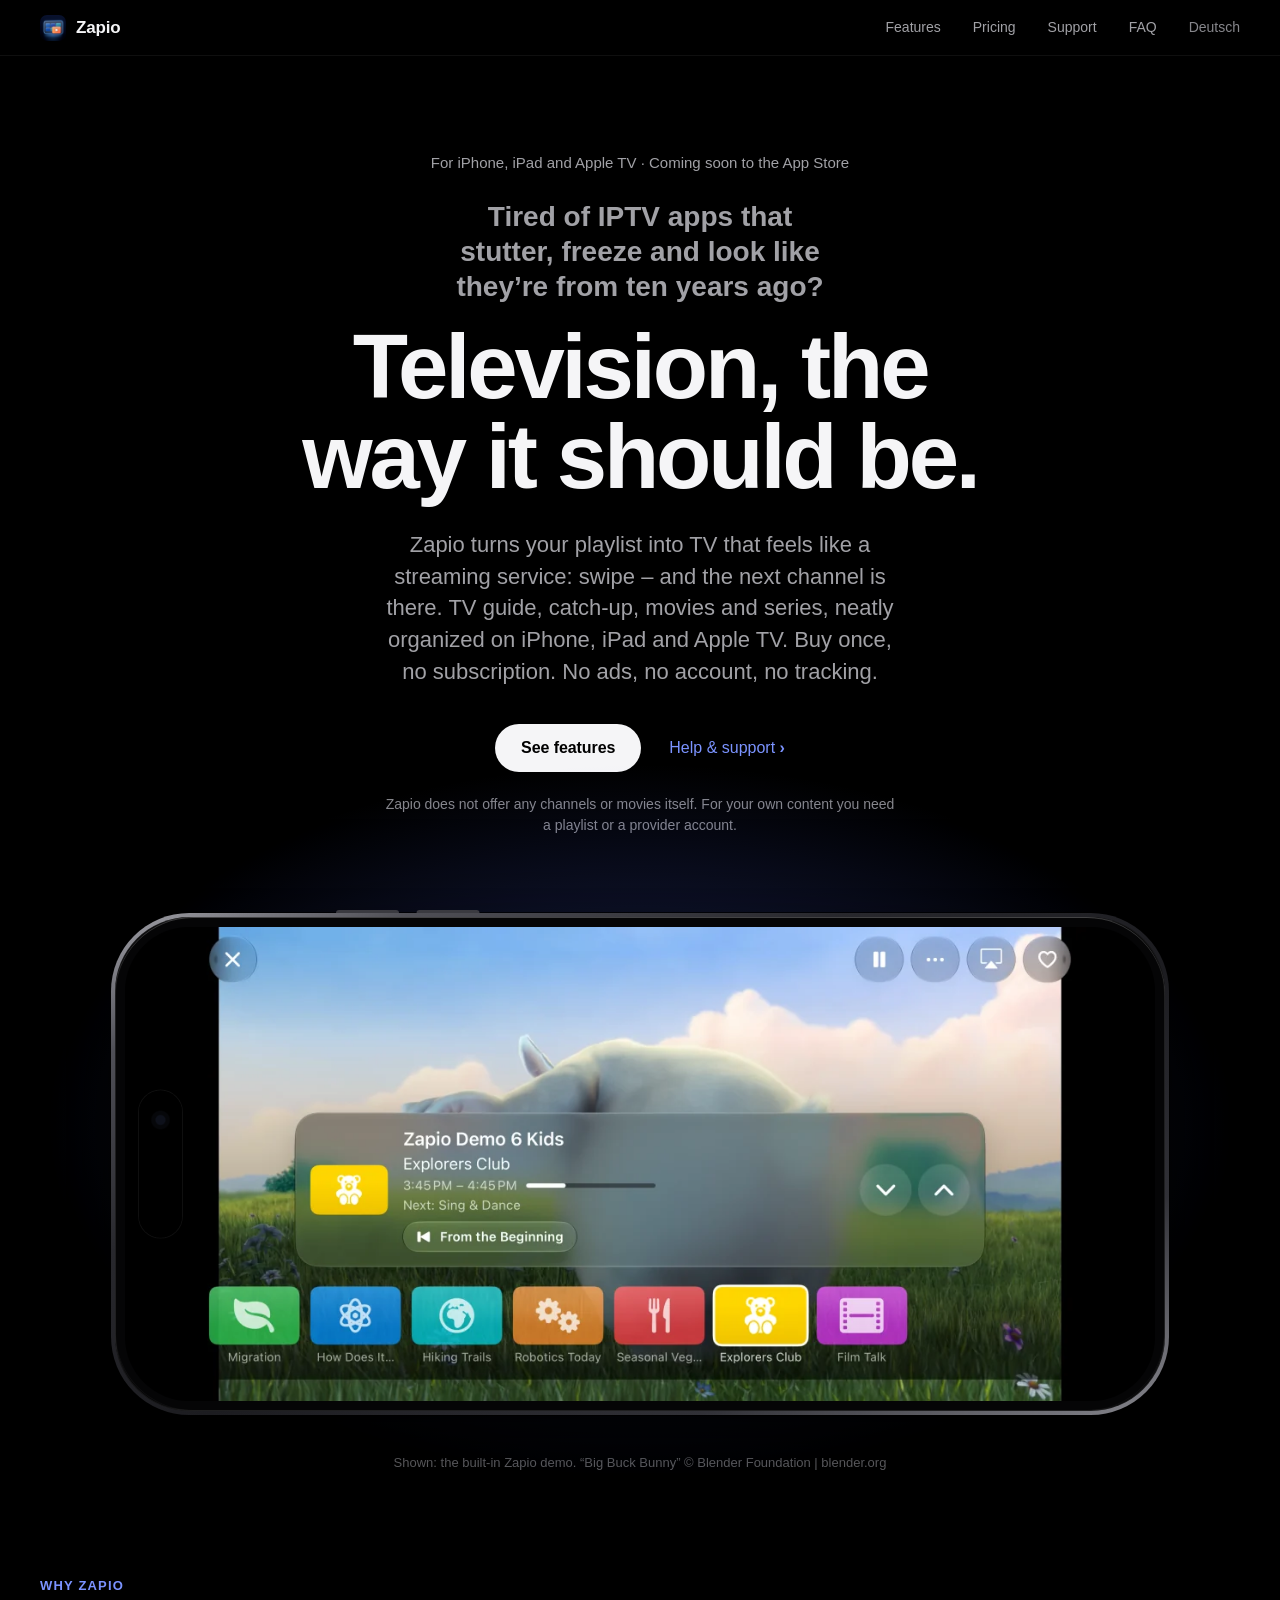
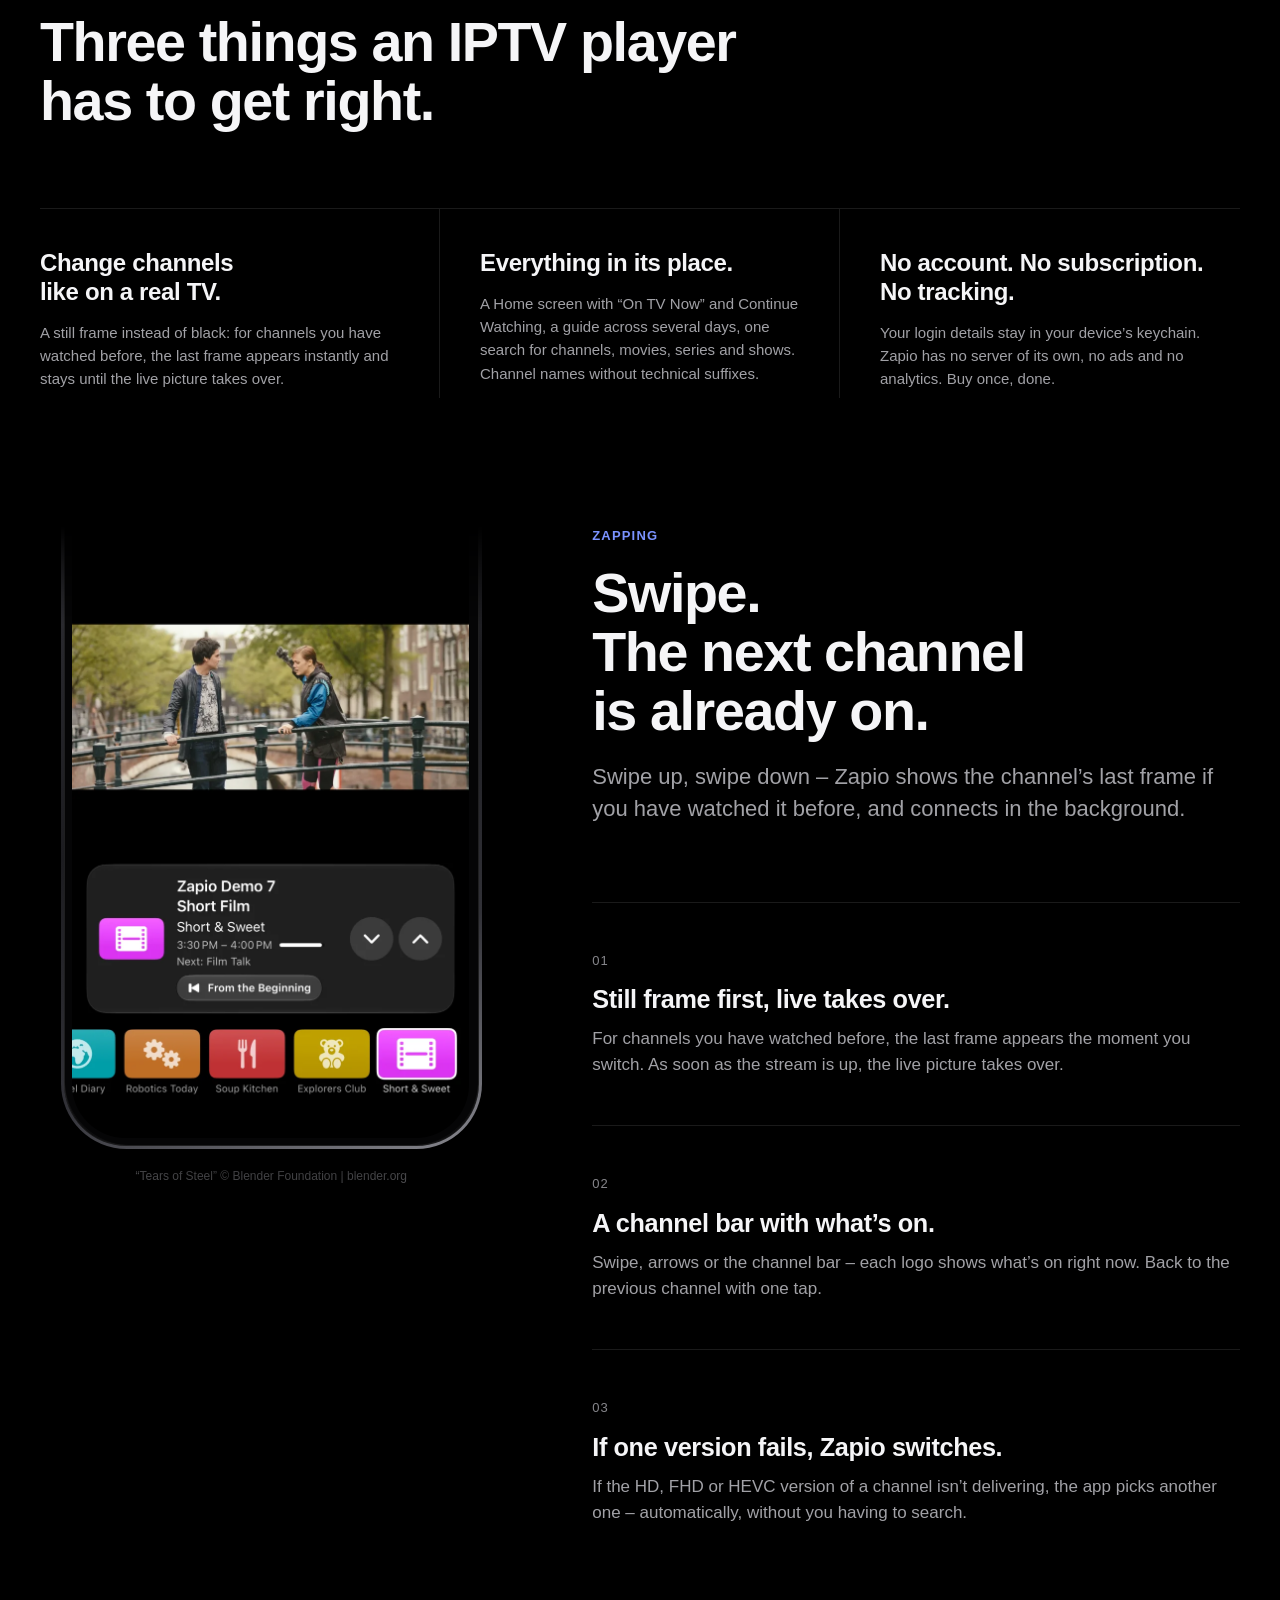
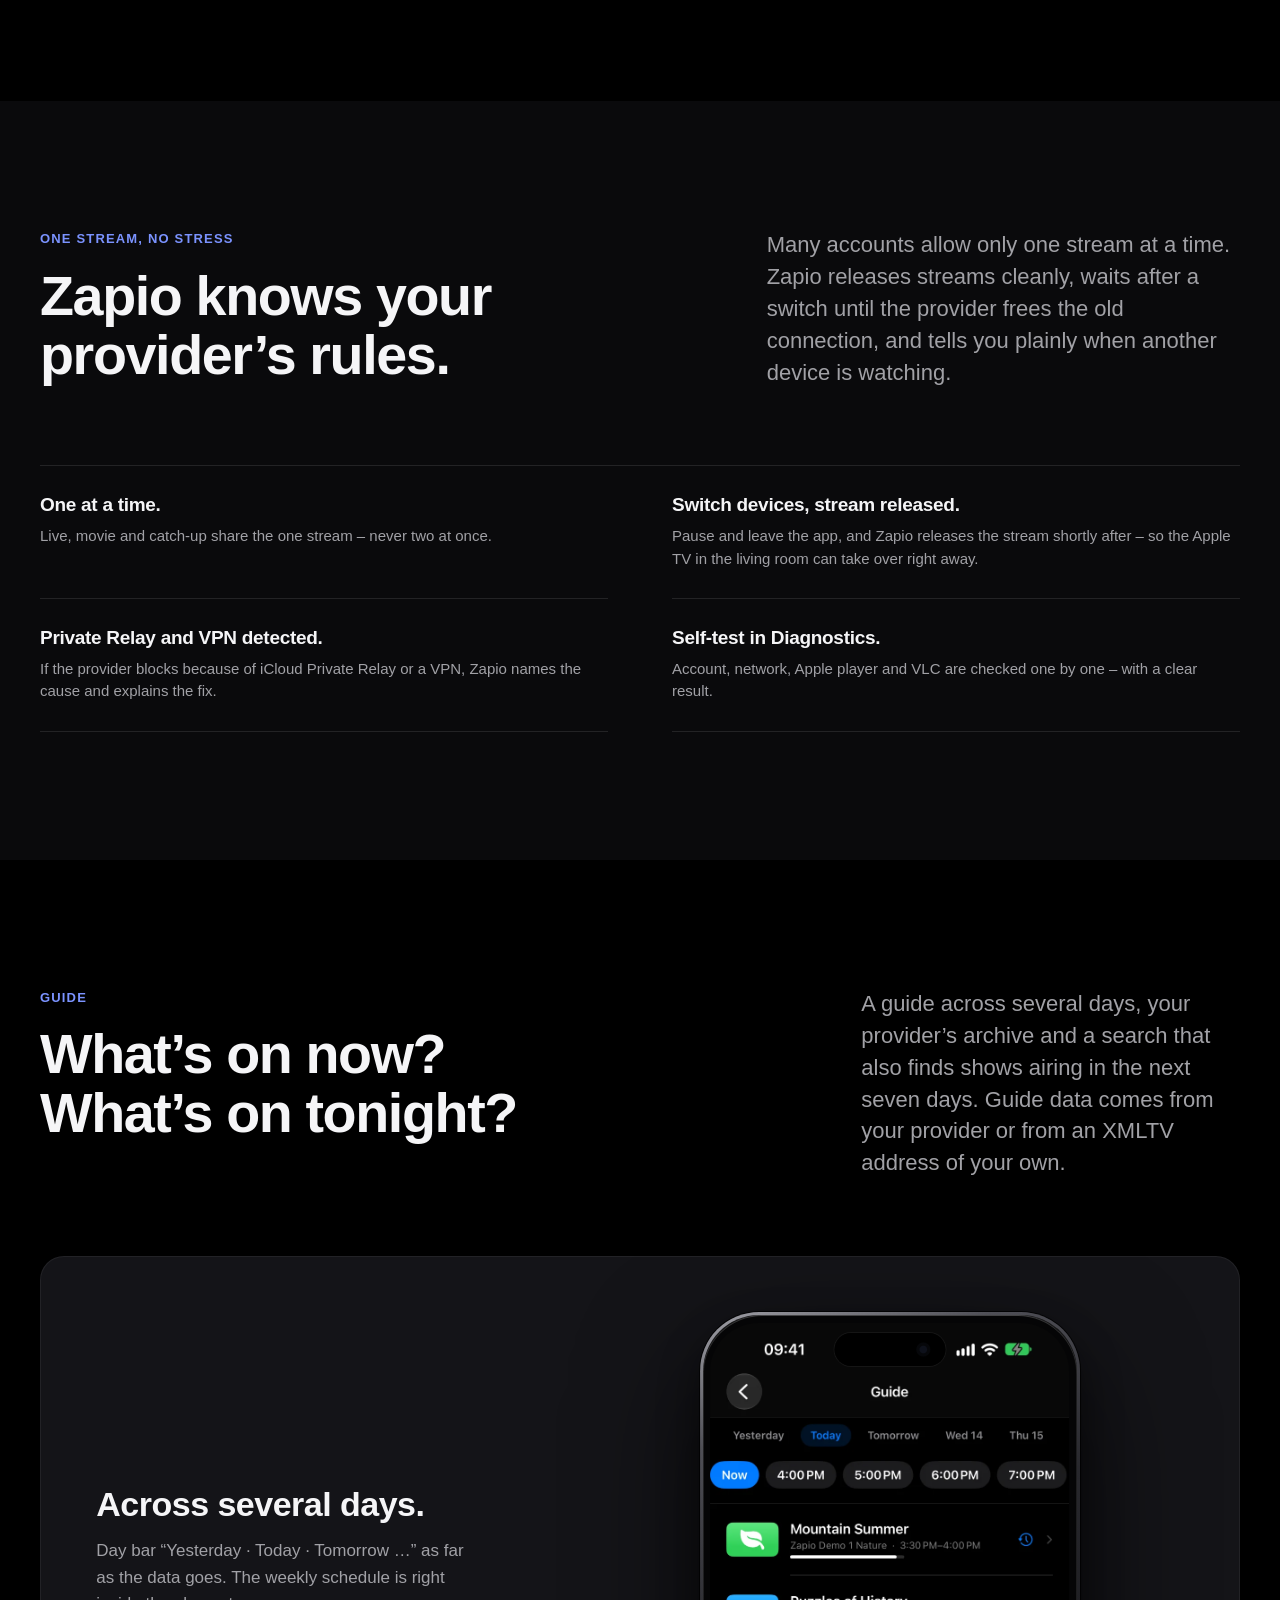
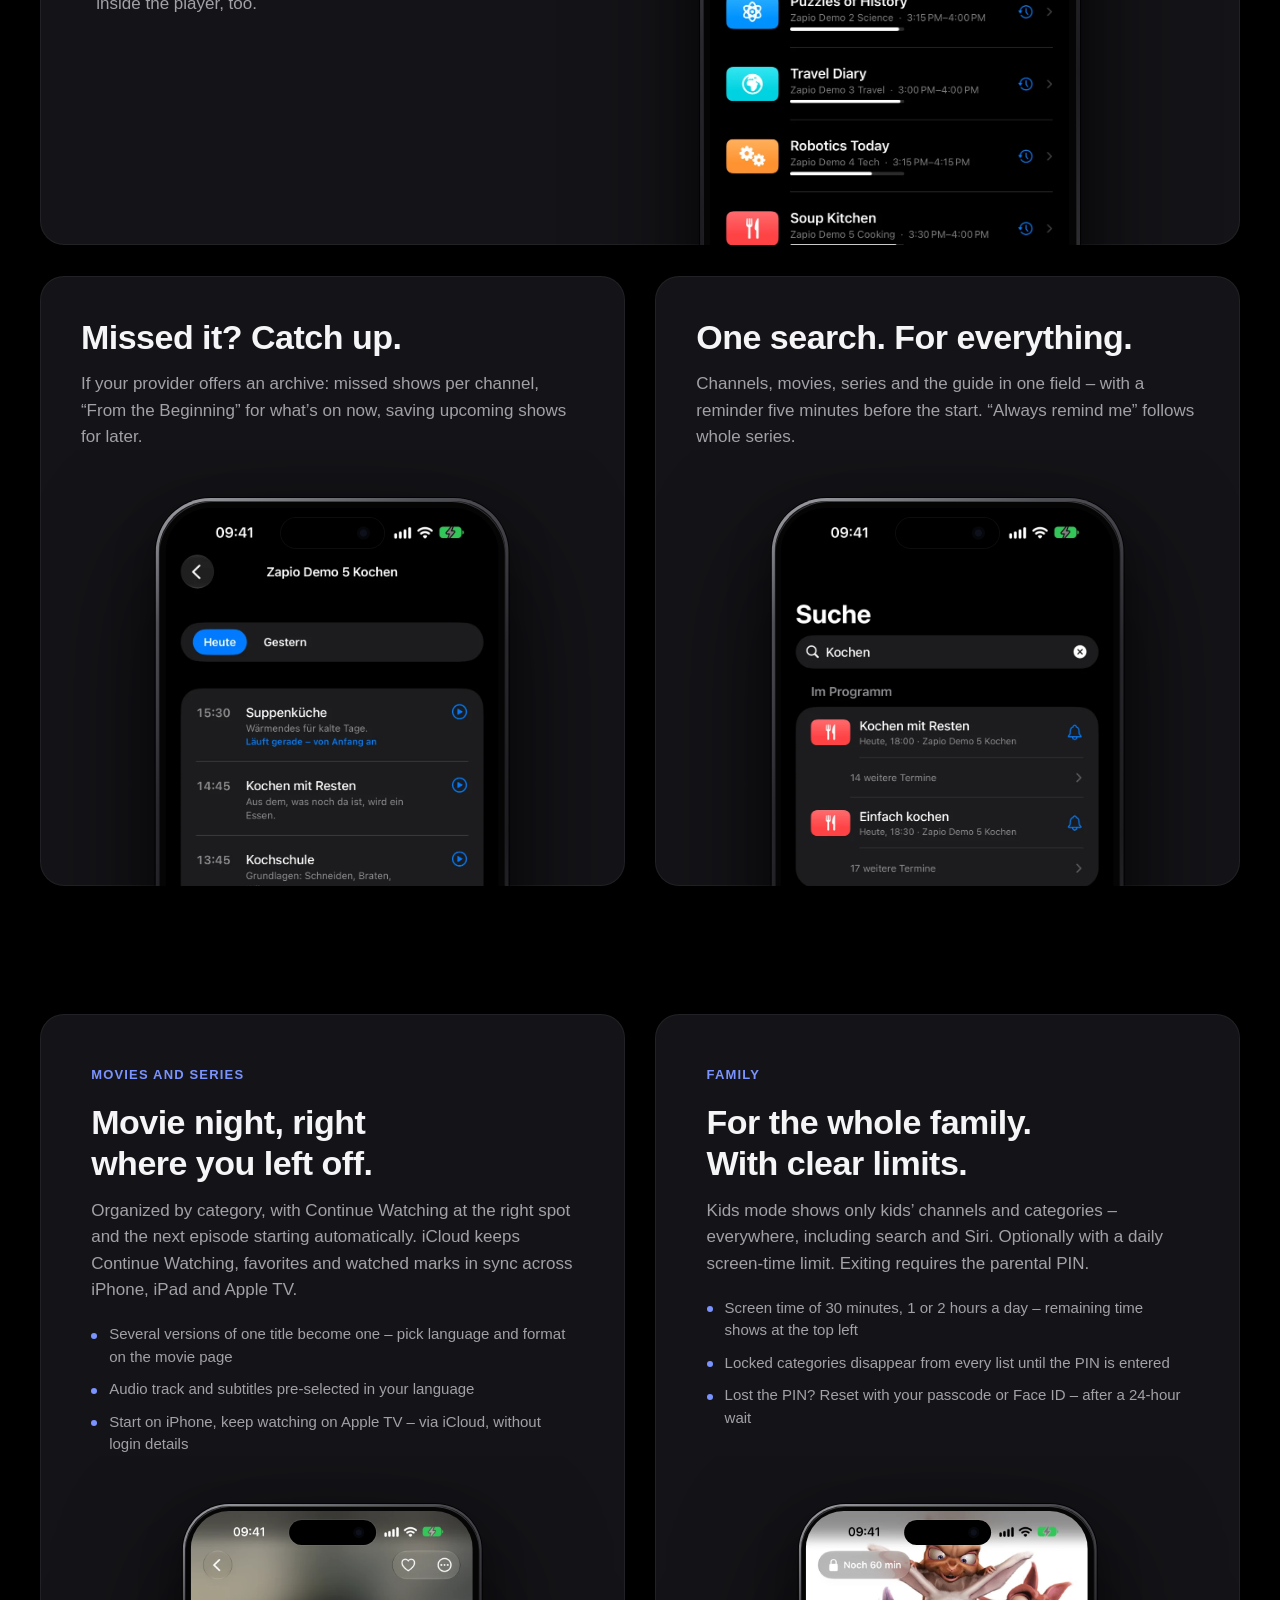
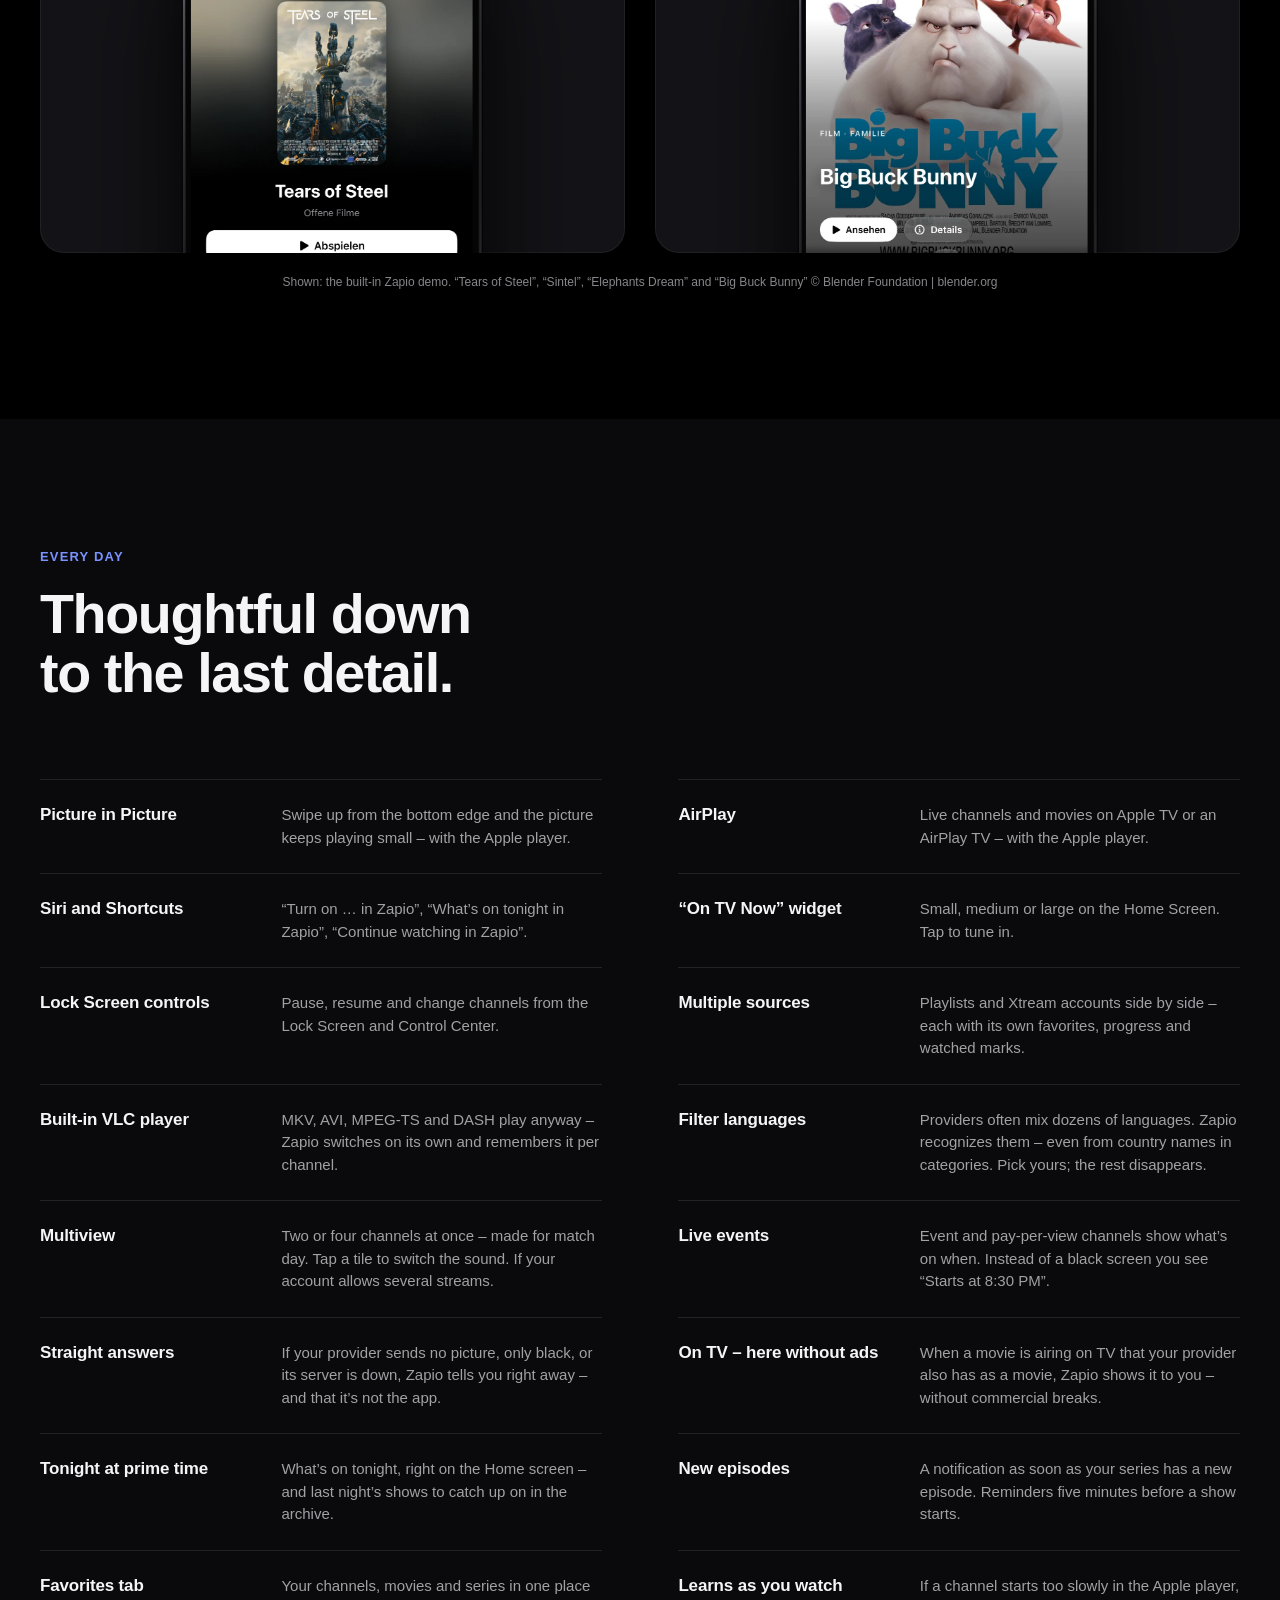
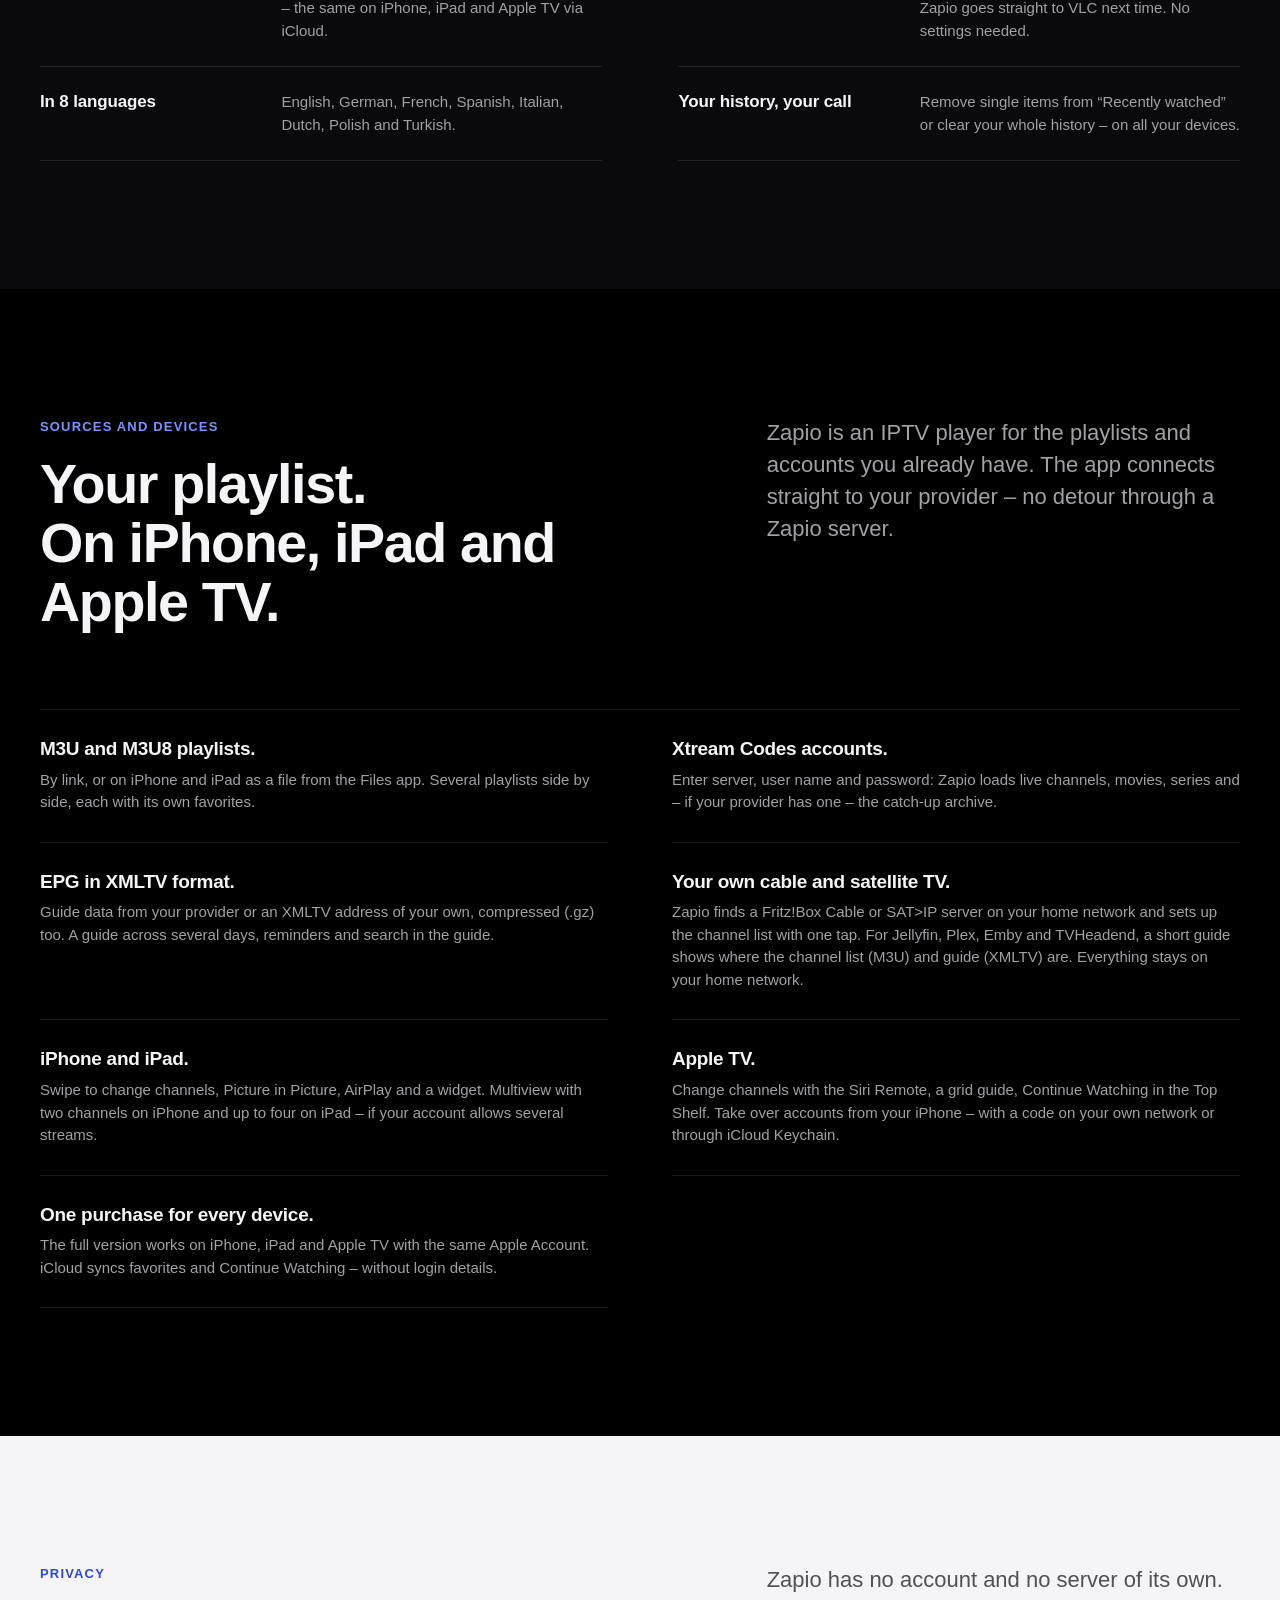
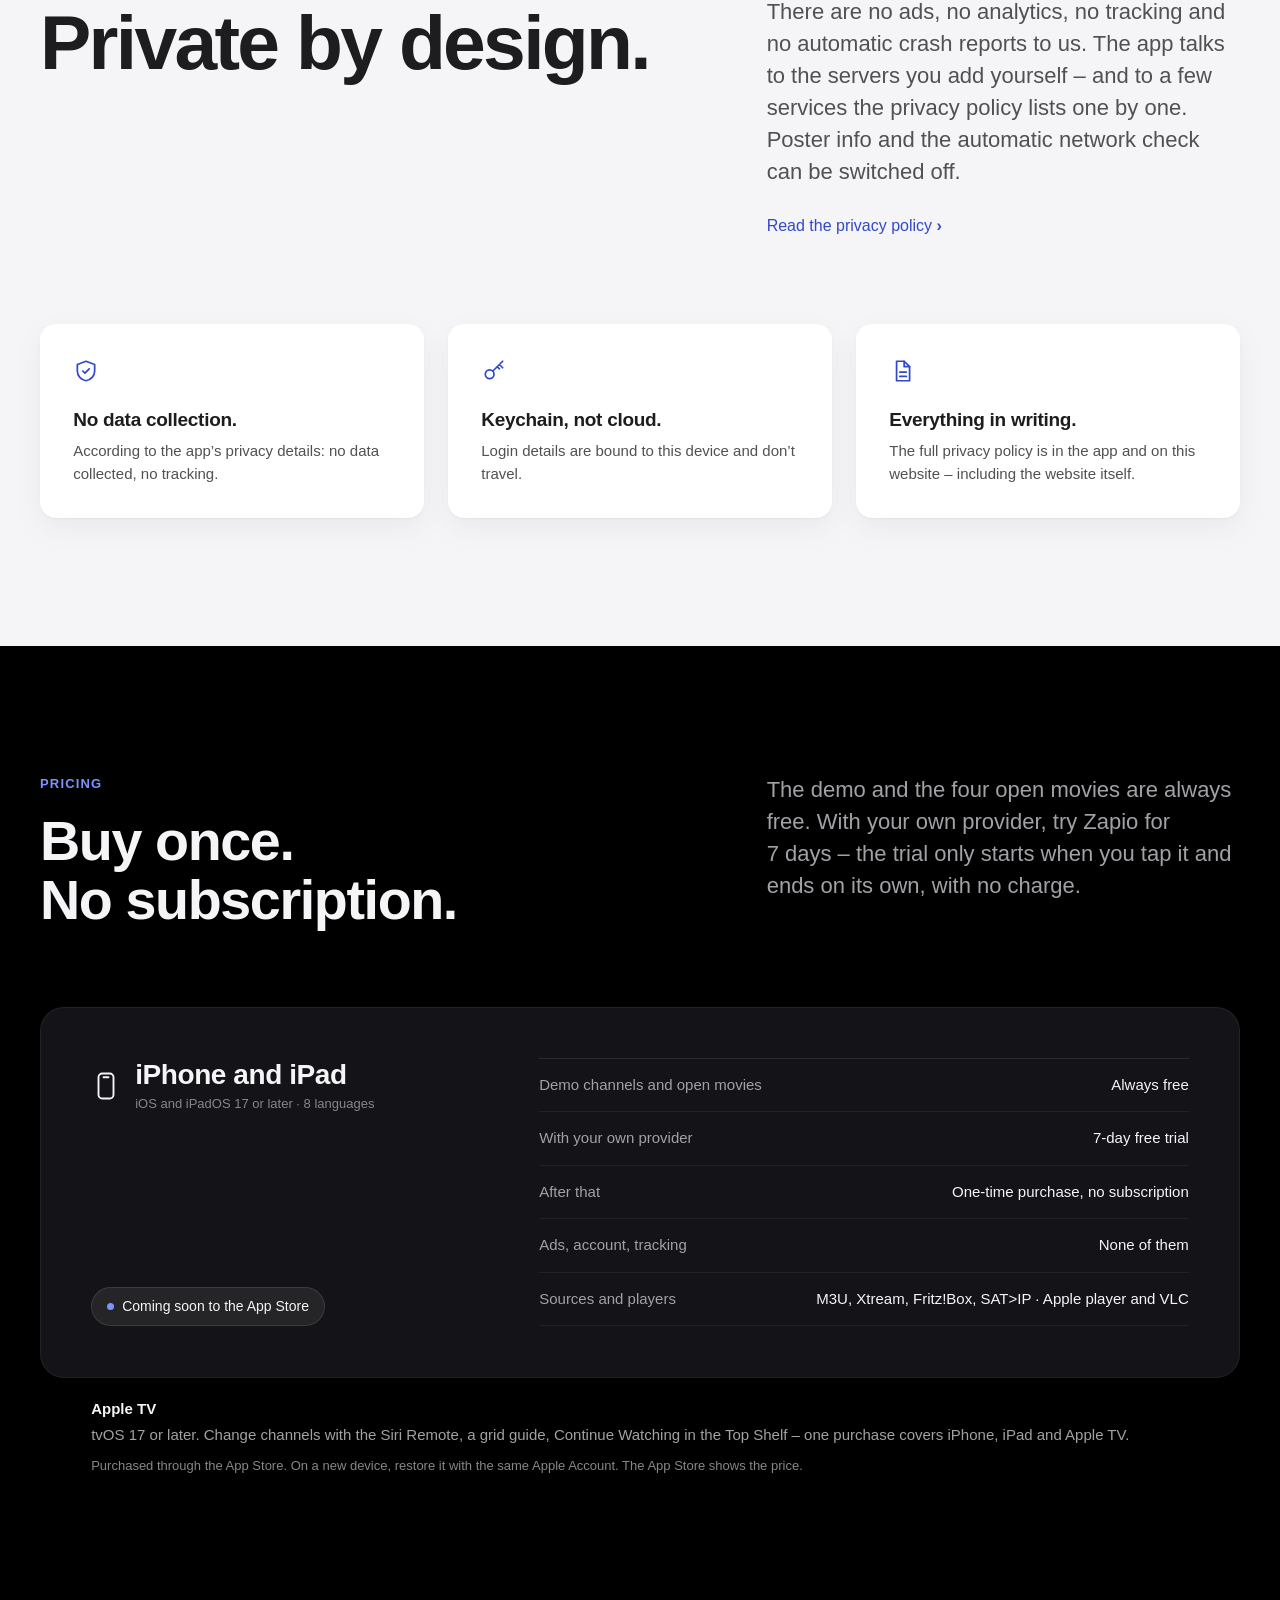
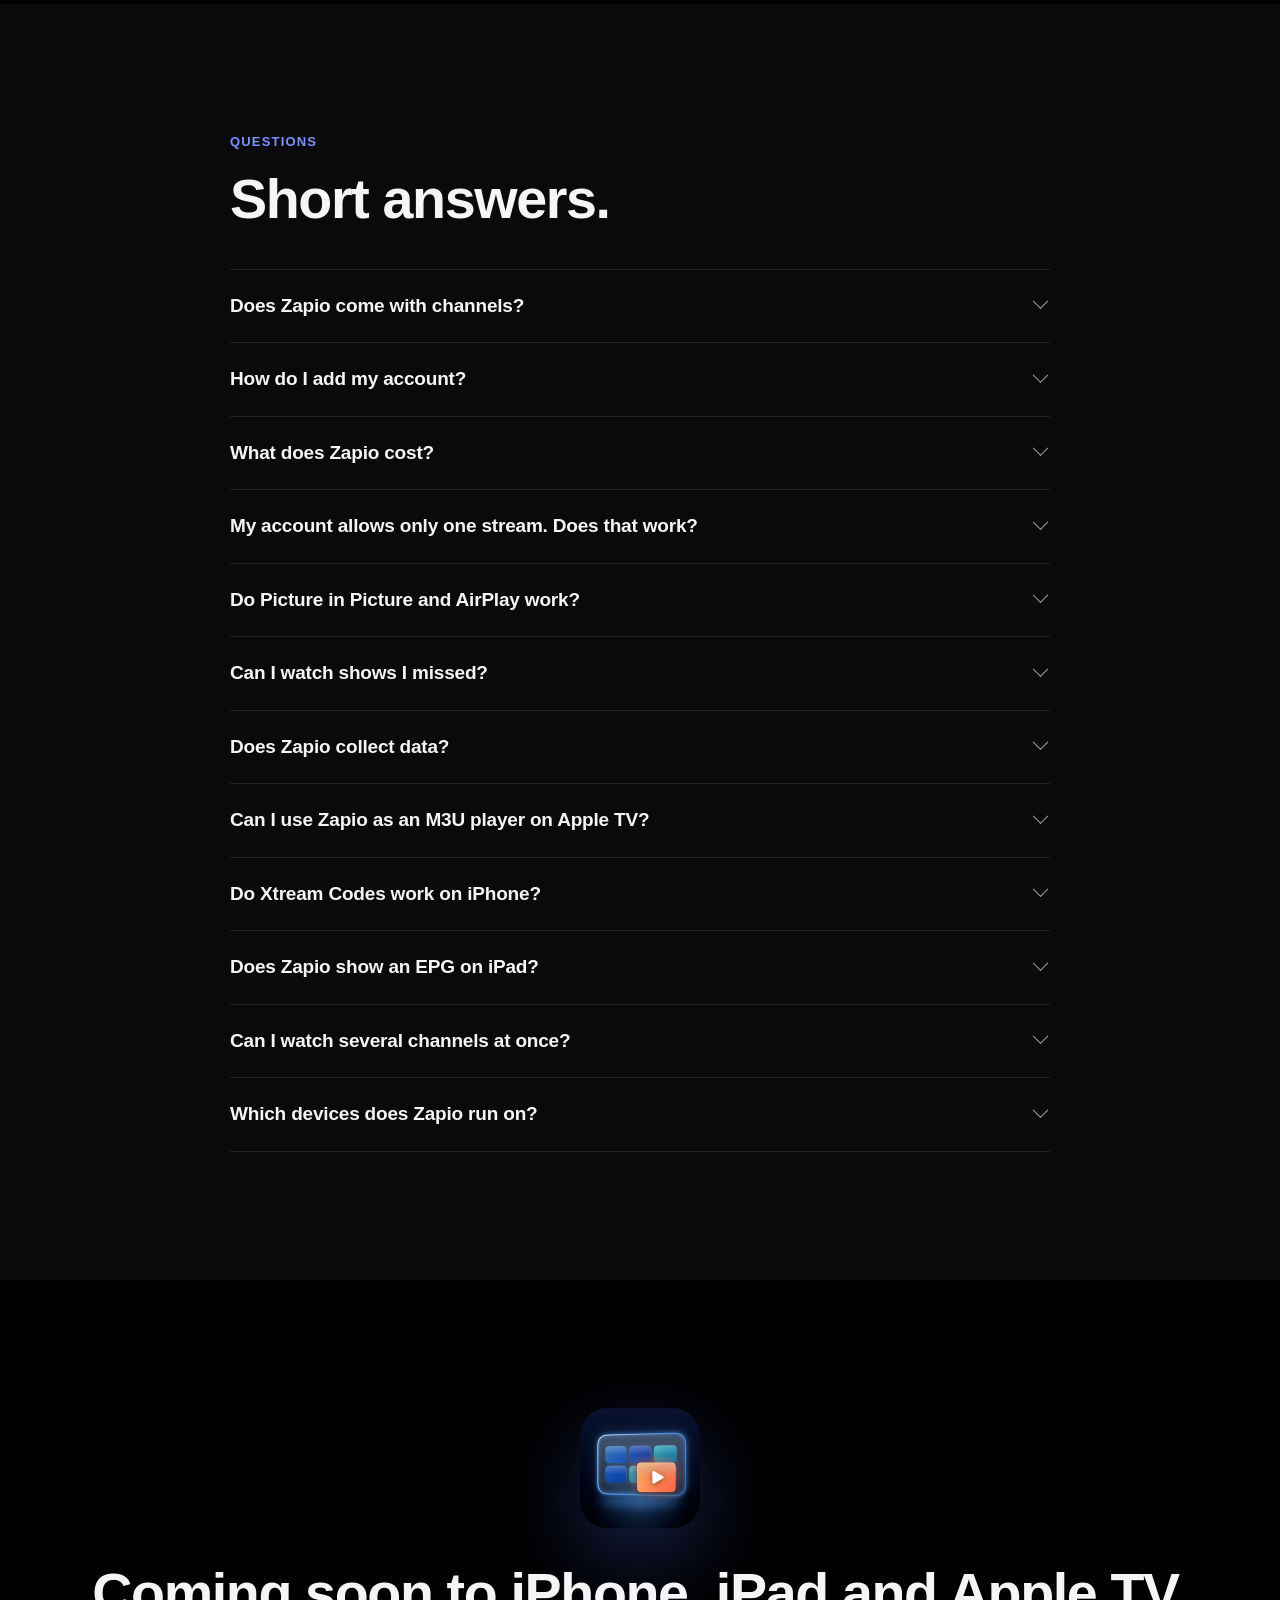
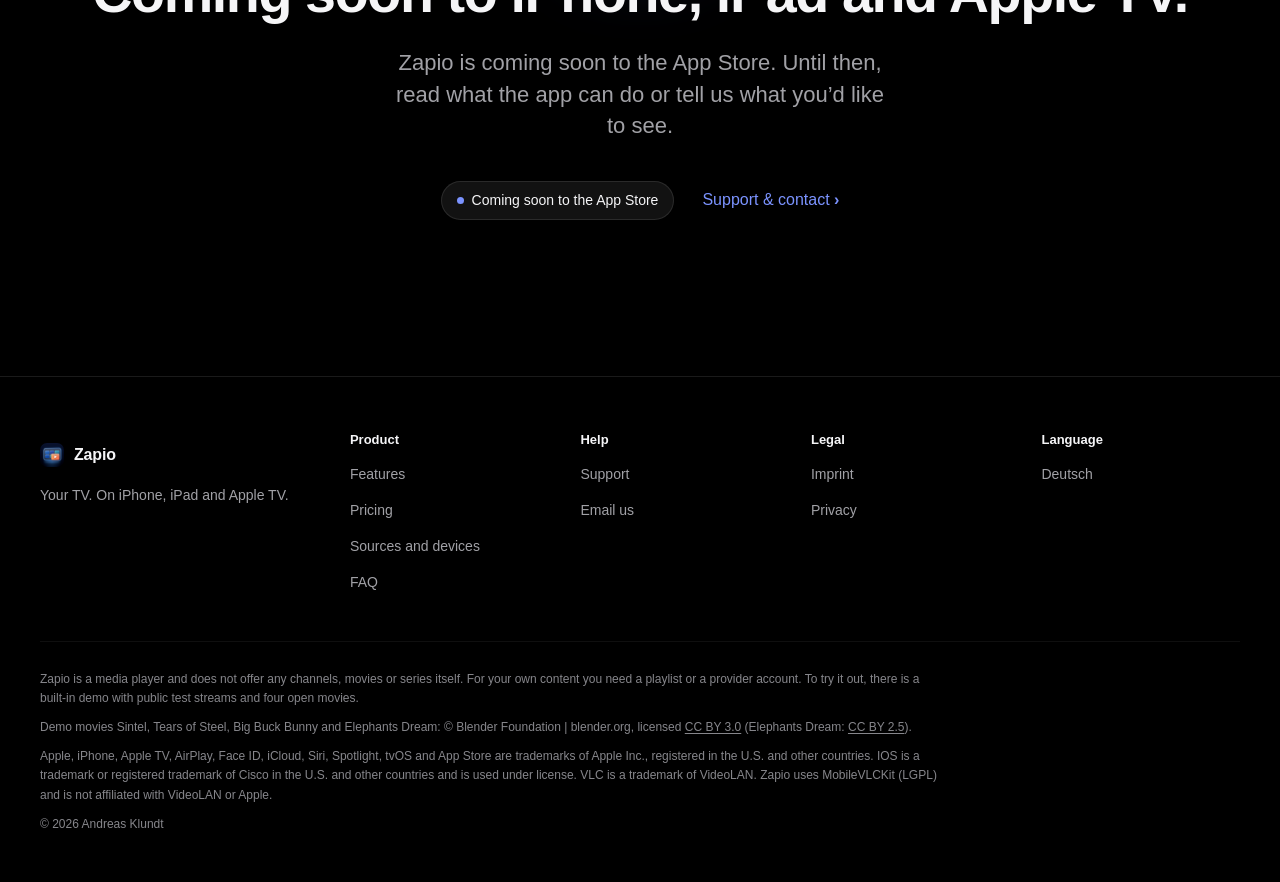
==== commit 5c27028c: "Website" ====
--- a/en/index.html
+++ b/en/index.html
@@ -3,8 +3,8 @@
 <head>
 <meta charset="utf-8">
 <meta name="viewport" content="width=device-width, initial-scale=1, viewport-fit=cover">
-<title>Zapio – IPTV Player for iPhone</title>
-<meta name="description" content="Zapio plays your own IPTV playlists (M3U, Xtream): instant channel switching with a preview frame, TV guide, catch-up, guide search, downloads. No account, no subscription, no tracking.">
+<title>Zapio – IPTV Player for iPhone, iPad and Apple TV</title>
+<meta name="description" content="IPTV player for iPhone, iPad and Apple TV: M3U playlists, Xtream Codes, EPG (XMLTV), catch-up and fast zapping. No account, no subscription, no tracking.">
 <meta name="color-scheme" content="dark">
 <meta name="theme-color" content="#000000">
 <meta name="referrer" content="strict-origin-when-cross-origin">
@@ -17,7 +17,7 @@
 <meta property="og:locale" content="en_US">
 <meta property="og:locale:alternate" content="de_DE">
 <meta property="og:title" content="Zapio – Television, the way it should be.">
-<meta property="og:description" content="Zapio plays your own IPTV playlists (M3U, Xtream): instant channel switching with a preview frame, TV guide, catch-up, guide search, downloads. No account, no subscription, no tracking.">
+<meta property="og:description" content="IPTV player for iPhone, iPad and Apple TV: M3U playlists, Xtream Codes, EPG (XMLTV), catch-up and fast zapping. No account, no subscription, no tracking.">
 <meta property="og:url" content="https://zapio-app.github.io/en/">
 <meta property="og:image" content="https://zapio-app.github.io/img/og-en.jpg">
 <meta property="og:image:width" content="1200">
@@ -25,14 +25,16 @@
 <meta property="og:image:alt" content="Zapio in landscape with the built-in demo: live player with a still from Big Buck Bunny, info card and channel bar">
 <meta name="twitter:card" content="summary_large_image">
 <meta name="twitter:title" content="Zapio – Television, the way it should be.">
-<meta name="twitter:description" content="Zapio plays your own IPTV playlists (M3U, Xtream): instant channel switching with a preview frame, TV guide, catch-up, guide search, downloads. No account, no subscription, no tracking.">
+<meta name="twitter:description" content="IPTV player for iPhone, iPad and Apple TV: M3U playlists, Xtream Codes, EPG (XMLTV), catch-up and fast zapping. No account, no subscription, no tracking.">
 <meta name="twitter:image" content="https://zapio-app.github.io/img/og-en.jpg">
+<meta name="twitter:image:alt" content="Zapio in landscape with the built-in demo: live player with a still from Big Buck Bunny, info card and channel bar">
 <link rel="icon" href="../favicon-32.png" sizes="32x32" type="image/png">
 <link rel="icon" href="../favicon-64.png" sizes="64x64" type="image/png">
 <link rel="apple-touch-icon" href="../apple-touch-icon.png">
 <link rel="stylesheet" href="../css/site.css">
 <script>(function(d,w){if('IntersectionObserver' in w&&w.matchMedia&&!w.matchMedia('(prefers-reduced-motion: reduce)').matches)d.documentElement.classList.add('js');})(document,window);</script>
-<script type="application/ld+json">{"@context": "https://schema.org", "@type": "SoftwareApplication", "name": "Zapio", "applicationCategory": "MultimediaApplication", "operatingSystem": "iOS 17", "description": "Zapio plays your own IPTV playlists (M3U, Xtream): instant channel switching with a preview frame, TV guide, catch-up, guide search, downloads. No account, no subscription, no tracking.", "inLanguage": ["de", "en"], "author": {"@type": "Person", "name": "Andreas Klundt"}, "url": "https://zapio-app.github.io/en/", "image": "https://zapio-app.github.io/img/og-en.jpg"}</script>
+<link rel="preload" as="image" type="image/webp" href="../img/hero-en-1200.webp" imagesrcset="../img/hero-en-1200.webp 1200w, ../img/hero-en-2400.webp 2400w" imagesizes="(max-width: 640px) 124vw, min(1240px, 84vw)" fetchpriority="high">
+<script type="application/ld+json">{"@context": "https://schema.org", "@graph": [{"@type": "Organization", "name": "Zapio", "founder": {"@type": "Person", "name": "Andreas Klundt"}, "email": "zapio.app@proton.me", "@id": "https://zapio-app.github.io/#org", "url": "https://zapio-app.github.io/", "logo": "https://zapio-app.github.io/icon.png"}, {"@type": "WebSite", "@id": "https://zapio-app.github.io/#website", "url": "https://zapio-app.github.io/", "name": "Zapio", "inLanguage": ["de", "en"], "publisher": {"@id": "https://zapio-app.github.io/#org"}}, {"@type": "SoftwareApplication", "name": "Zapio", "operatingSystem": "iOS 17.0, iPadOS 17.0", "applicationCategory": "MultimediaApplication", "applicationSubCategory": "IPTV Player", "description": "IPTV player for iPhone, iPad and Apple TV: M3U playlists, Xtream Codes, EPG (XMLTV), catch-up and fast zapping. No account, no subscription, no tracking.", "inLanguage": ["de", "en"], "featureList": ["M3U and M3U8 playlists", "Xtream Codes accounts", "EPG in XMLTV format", "Picture in Picture", "AirPlay", "Siri and Shortcuts", "“On TV Now” widget", "Lock Screen controls", "Multiple sources", "Built-in VLC player", "Filter languages", "Multiview", "Live events", "Straight answers", "On TV – here without ads", "Tonight at prime time", "New episodes", "Favorites tab", "Learns as you watch", "In 8 languages", "Your history, your call"], "availableOnDevice": "iPhone, iPad", "@id": "https://zapio-app.github.io/#app-ios", "url": "https://zapio-app.github.io/en/", "image": "https://zapio-app.github.io/img/og-en.jpg", "screenshot": ["https://zapio-app.github.io/img/hero-en-1200.jpg", "https://zapio-app.github.io/img/player-en-800.jpg", "https://zapio-app.github.io/img/guide-en-800.jpg"], "publisher": {"@id": "https://zapio-app.github.io/#org"}}, {"@type": "SoftwareApplication", "name": "Zapio for Apple TV", "operatingSystem": "tvOS 17.0", "applicationCategory": "MultimediaApplication", "applicationSubCategory": "IPTV Player", "description": "IPTV player for iPhone, iPad and Apple TV: M3U playlists, Xtream Codes, EPG (XMLTV), catch-up and fast zapping. No account, no subscription, no tracking.", "inLanguage": ["de", "en"], "featureList": ["M3U and M3U8 playlists", "Xtream Codes accounts", "EPG in XMLTV format", "Picture in Picture", "AirPlay", "Siri and Shortcuts", "“On TV Now” widget", "Lock Screen controls", "Multiple sources", "Built-in VLC player", "Filter languages", "Multiview", "Live events", "Straight answers", "On TV – here without ads", "Tonight at prime time", "New episodes", "Favorites tab", "Learns as you watch", "In 8 languages", "Your history, your call"], "availableOnDevice": "Apple TV", "@id": "https://zapio-app.github.io/#app-tvos", "url": "https://zapio-app.github.io/en/", "image": "https://zapio-app.github.io/img/og-en.jpg", "publisher": {"@id": "https://zapio-app.github.io/#org"}}, {"@type": "FAQPage", "mainEntity": [{"@type": "Question", "name": "Does Zapio come with channels?", "acceptedAnswer": {"@type": "Answer", "text": "Only for trying it out. Zapio is a player and does not offer any channels itself. For your own content you need a playlist (M3U) or a provider account (Xtream). The built-in demo has seven made-up channels with public test streams and four open movies."}}, {"@type": "Question", "name": "How do I add my account?", "acceptedAnswer": {"@type": "Answer", "text": "Paste a playlist link or enter server, user name and password – Zapio detects the type. On iPhone and iPad you can also open a playlist file from the Files app. Your login details stay in your device’s keychain."}}, {"@type": "Question", "name": "What does Zapio cost?", "acceptedAnswer": {"@type": "Answer", "text": "The demo is always free. With your provider, you get a 7-day free trial; after that the full version is a one-time purchase in the App Store – no subscription. The App Store shows the price."}}, {"@type": "Question", "name": "My account allows only one stream. Does that work?", "acceptedAnswer": {"@type": "Answer", "text": "Yes, Zapio is built for that. Live, movie and catch-up share the one connection, and when switching, the app waits until the provider frees the old one. If something is playing on another device, Zapio tells you."}}, {"@type": "Question", "name": "Do Picture in Picture and AirPlay work?", "acceptedAnswer": {"@type": "Answer", "text": "Yes, with the Apple player – that is, live channels (HLS) and movies in MP4. Formats like MKV play through the built-in VLC player, which has no Picture in Picture or AirPlay. If a movie also exists as MP4, Zapio picks that version first."}}, {"@type": "Question", "name": "Can I watch shows I missed?", "acceptedAnswer": {"@type": "Answer", "text": "If your provider offers an archive, yes: missed shows per channel, “From the Beginning” in the player, and upcoming shows can be saved for later. How far back the archive goes is up to the provider."}}, {"@type": "Question", "name": "Does Zapio collect data?", "acceptedAnswer": {"@type": "Answer", "text": "No. No account, no ads, no analytics, no tracking. What you enter stays on your device. The privacy policy lists every server the app contacts. Poster info and the automatic network check can be switched off."}}, {"@type": "Question", "name": "Can I use Zapio as an M3U player on Apple TV?", "acceptedAnswer": {"@type": "Answer", "text": "Yes. Zapio also runs on Apple TV (tvOS 17 or later). Enter a playlist link or Xtream account there directly, or take it over from your iPhone – with a code on the same network or through iCloud Keychain. One purchase covers iPhone, iPad and Apple TV."}}, {"@type": "Question", "name": "Do Xtream Codes work on iPhone?", "acceptedAnswer": {"@type": "Answer", "text": "Yes. Enter your provider’s server, user name and password – Zapio loads live channels, movies, series, the guide and, if your provider has one, the catch-up archive."}}, {"@type": "Question", "name": "Does Zapio show an EPG on iPad?", "acceptedAnswer": {"@type": "Answer", "text": "Yes. The guide shows your provider’s programme data (XMLTV) across several days – on iPhone, iPad and Apple TV. If the guide is missing or incomplete, add an XMLTV address of your own, compressed (.gz) works too."}}, {"@type": "Question", "name": "Can I watch several channels at once?", "acceptedAnswer": {"@type": "Answer", "text": "Yes, with Multiview: two or four channels on iPad and Apple TV, two on iPhone. Each channel is a stream of its own, so Multiview is only available if your account allows several streams at the same time."}}, {"@type": "Question", "name": "Which devices does Zapio run on?", "acceptedAnswer": {"@type": "Answer", "text": "iPhone and iPad with iOS or iPadOS 17 or later, and Apple TV with tvOS 17 or later – in English, German, French, Spanish, Italian, Dutch, Polish and Turkish."}}], "@id": "https://zapio-app.github.io/en/#faq"}]}</script>
 </head>
 <body>
 <a class="skip" href="#main">Skip to content</a>
@@ -44,9 +46,10 @@
 
 <header class="hero">
   <div class="wrap">
-    <p class="eyebrow">For iPhone&nbsp;·&nbsp;Coming soon to the App&nbsp;Store</p>
+    <p class="eyebrow">For iPhone, iPad and Apple&nbsp;TV&nbsp;·&nbsp;Coming soon to the App&nbsp;Store</p>
+    <p class="hook">Tired of IPTV apps that stutter, freeze and look like they’re from ten&nbsp;years&nbsp;ago?</p>
     <h1>Television, the way it should be.</h1>
-    <p class="lead">Zapio plays your own IPTV playlists – just like watching TV. No account, no ads, no tracking.</p>
+    <p class="lead">Zapio turns your playlist into TV that feels like a streaming service: swipe – and the next channel is there. TV guide, catch‑up, movies and series, neatly organized on iPhone, iPad and Apple&nbsp;TV. Buy once, no subscription. No ads, no account, no tracking.</p>
     <div class="cta"><a class="btn" href="#funktionen">See features</a><a class="link" href="support.html">Help &amp; support</a></div>
     <p class="note">Zapio does not offer any channels or movies itself. For your own content you need a playlist or a provider account.</p>
   </div>
@@ -57,7 +60,7 @@
 <section id="funktionen" aria-labelledby="h-why">
   <div class="wrap">
     <div class="sec-head reveal"><p class="kicker">Why Zapio</p><h2 id="h-why">Three things an IPTV&nbsp;player has to get right.</h2></div>
-    <ul class="pillars reveal"><li><h3>Change channels like on a real TV.</h3><p>A still frame instead of black: for channels you have watched before, the last frame appears instantly and stays until the live picture takes over.</p></li><li><h3>Everything in its place.</h3><p>A Home screen with “On TV Now” and Continue Watching, a guide across several days, one search for channels, movies, series and shows. Channel names without technical suffixes.</p></li><li><h3>No account. No subscription.<br>No tracking.</h3><p>Your login details stay in your iPhone’s keychain. Zapio has no server of its own, no ads and no analytics. Buy once, done.</p></li></ul>
+    <ul class="pillars reveal"><li><h3>Change channels like on a real TV.</h3><p>A still frame instead of black: for channels you have watched before, the last frame appears instantly and stays until the live picture takes over.</p></li><li><h3>Everything in its place.</h3><p>A Home screen with “On TV Now” and Continue Watching, a guide across several days, one search for channels, movies, series and shows. Channel names without technical suffixes.</p></li><li><h3>No account. No subscription.<br>No tracking.</h3><p>Your login details stay in your device’s keychain. Zapio has no server of its own, no ads and no analytics. Buy once, done.</p></li></ul>
   </div>
 </section>
 
@@ -72,7 +75,7 @@
 <section class="band" aria-labelledby="h-stream">
   <div class="wrap">
     <div class="split reveal"><div><p class="kicker">One stream, no stress</p><h2 id="h-stream">Zapio knows your provider’s rules.</h2></div><p class="lead">Many accounts allow only one stream at a time. Zapio releases streams cleanly, waits after a switch until the provider frees the old connection, and tells you plainly when another device is watching.</p></div>
-    <ul class="facts reveal"><li><h3>One at a time.</h3><p>Live, movie and download share the one stream – never two at once.</p></li><li><h3>Downloads make way for the picture.</h3><p>Downloads pause while you watch and resume on their own afterwards.</p></li><li><h3>Private Relay and VPN detected.</h3><p>If the provider blocks because of iCloud Private Relay or a VPN, Zapio names the cause and explains the fix.</p></li><li><h3>Self-test in Diagnostics.</h3><p>Account, network, Apple player and VLC are checked one by one – with a clear result.</p></li></ul>
+    <ul class="facts reveal"><li><h3>One at a time.</h3><p>Live, movie and catch-up share the one stream – never two at once.</p></li><li><h3>Switch devices, stream released.</h3><p>Pause and leave the app, and Zapio releases the stream shortly after – so the Apple TV in the living room can take over right away.</p></li><li><h3>Private Relay and VPN detected.</h3><p>If the provider blocks because of iCloud Private Relay or a VPN, Zapio names the cause and explains the fix.</p></li><li><h3>Self-test in Diagnostics.</h3><p>Account, network, Apple player and VLC are checked one by one – with a clear result.</p></li></ul>
   </div>
 </section>
 
@@ -87,7 +90,7 @@
 <section aria-labelledby="h-pair" style="padding-top:0">
   <div class="wrap wrap-wide">
     <h2 id="h-pair" class="sr">Movies and family</h2>
-    <div class="pair"><article class="card reveal"><div class="txt"><p class="kicker">Movies and series</p><h3>Movie night, wherever you are.</h3><p>Organized by category, with Continue Watching at the right spot and the next episode starting automatically. Download movies and episodes inside the app and watch them offline – where your provider allows it.</p><ul><li>Several versions of one title become one – pick language and format on the movie page</li><li>Audio track and subtitles pre-selected in your language</li><li>Downloads run in the background, Wi‑Fi only by default</li></ul></div><div class="shot"><div class="frame"><picture><source type="image/webp" srcset="../img/movie-400.webp 400w, ../img/movie-800.webp 800w" sizes="(max-width: 860px) 340px, 420px"><img src="../img/movie-400.jpg" srcset="../img/movie-400.jpg 400w, ../img/movie-800.jpg 800w" sizes="(max-width: 860px) 340px, 420px" width="400" height="869" alt="Movie page for “Tears of Steel” (German interface) with poster, play and download buttons and more open movies"></picture></div></div></article><article class="card reveal"><div class="txt"><p class="kicker">Family</p><h3>For the whole family.<br>With&nbsp;clear&nbsp;limits.</h3><p>Kids mode shows only kids’ channels and categories – everywhere, including search and Siri. Optionally with a daily screen-time limit. Exiting requires the parental PIN.</p><ul><li>Screen time of 30 minutes, 1 or 2 hours a day – remaining time shows at the top left</li><li>Locked categories disappear from every list until the PIN is entered</li><li>Lost the PIN? Reset with your passcode or Face&nbsp;ID – after a 24‑hour wait</li></ul></div><div class="shot"><div class="frame"><picture><source type="image/webp" srcset="../img/kids-400.webp 400w, ../img/kids-800.webp 800w" sizes="(max-width: 860px) 340px, 420px"><img src="../img/kids-400.jpg" srcset="../img/kids-400.jpg 400w, ../img/kids-800.jpg 800w" sizes="(max-width: 860px) 340px, 420px" width="400" height="869" alt="Kids mode (German interface): Home screen with “60 min left”, Big Buck Bunny and “On TV Now” showing only Zapio Demo 6"></picture></div></div></article></div>
+    <div class="pair"><article class="card reveal"><div class="txt"><p class="kicker">Movies and series</p><h3>Movie night, right where you left off.</h3><p>Organized by category, with Continue Watching at the right spot and the next episode starting automatically. iCloud keeps Continue Watching, favorites and watched marks in sync across iPhone, iPad and Apple TV.</p><ul><li>Several versions of one title become one – pick language and format on the movie page</li><li>Audio track and subtitles pre-selected in your language</li><li>Start on iPhone, keep watching on Apple TV – via iCloud, without login details</li></ul></div><div class="shot"><div class="frame"><picture><source type="image/webp" srcset="../img/movie-400.webp 400w, ../img/movie-800.webp 800w" sizes="(max-width: 860px) 340px, 420px"><img src="../img/movie-400.jpg" srcset="../img/movie-400.jpg 400w, ../img/movie-800.jpg 800w" sizes="(max-width: 860px) 340px, 420px" width="400" height="869" alt="Movie page for “Tears of Steel” (German interface) with poster, play button and more open movies"></picture></div></div></article><article class="card reveal"><div class="txt"><p class="kicker">Family</p><h3>For the whole family.<br>With&nbsp;clear&nbsp;limits.</h3><p>Kids mode shows only kids’ channels and categories – everywhere, including search and Siri. Optionally with a daily screen-time limit. Exiting requires the parental PIN.</p><ul><li>Screen time of 30 minutes, 1 or 2 hours a day – remaining time shows at the top left</li><li>Locked categories disappear from every list until the PIN is entered</li><li>Lost the PIN? Reset with your passcode or Face&nbsp;ID – after a 24‑hour wait</li></ul></div><div class="shot"><div class="frame"><picture><source type="image/webp" srcset="../img/kids-400.webp 400w, ../img/kids-800.webp 800w" sizes="(max-width: 860px) 340px, 420px"><img src="../img/kids-400.jpg" srcset="../img/kids-400.jpg 400w, ../img/kids-800.jpg 800w" sizes="(max-width: 860px) 340px, 420px" width="400" height="869" alt="Kids mode (German interface): Home screen with “60 min left”, Big Buck Bunny and “On TV Now” showing only Zapio Demo 6"></picture></div></div></article></div>
     <p class="meta shot-credit">Shown: the built-in Zapio demo. “Tears of Steel”, “Sintel”, “Elephants Dream” and “Big Buck Bunny” © Blender Foundation | blender.org</p>
   </div>
 </section>
@@ -95,7 +98,14 @@
 <section class="band" aria-labelledby="h-details">
   <div class="wrap wrap-wide">
     <div class="sec-head reveal"><p class="kicker">Every day</p><h2 id="h-details">Thoughtful down to the last detail.</h2></div>
-    <ul class="list reveal"><li><h3>Picture in Picture</h3><p>Swipe up from the bottom edge and the picture keeps playing small – with the Apple player.</p></li><li><h3>AirPlay</h3><p>Live channels and movies on Apple TV or an AirPlay TV – with the Apple player.</p></li><li><h3>Siri and Shortcuts</h3><p>“Turn on … in Zapio”, “What’s on tonight in Zapio”, “Continue watching in Zapio”.</p></li><li><h3>“On TV Now” widget</h3><p>Small, medium or large on the Home Screen. Tap to tune in.</p></li><li><h3>Lock Screen controls</h3><p>Pause, resume and change channels from the Lock Screen and Control Center.</p></li><li><h3>Multiple sources</h3><p>Playlists and Xtream accounts side by side – each with its own favorites, progress and downloads.</p></li><li><h3>Built-in VLC player</h3><p>MKV, AVI, MPEG‑TS and DASH play anyway – Zapio switches on its own and remembers it per channel.</p></li><li><h3>Filter languages</h3><p>Providers often mix many languages. Pick yours; the rest disappears.</p></li></ul>
+    <ul class="list reveal"><li><h3>Picture in Picture</h3><p>Swipe up from the bottom edge and the picture keeps playing small – with the Apple player.</p></li><li><h3>AirPlay</h3><p>Live channels and movies on Apple TV or an AirPlay TV – with the Apple player.</p></li><li><h3>Siri and Shortcuts</h3><p>“Turn on … in Zapio”, “What’s on tonight in Zapio”, “Continue watching in Zapio”.</p></li><li><h3>“On TV Now” widget</h3><p>Small, medium or large on the Home Screen. Tap to tune in.</p></li><li><h3>Lock Screen controls</h3><p>Pause, resume and change channels from the Lock Screen and Control Center.</p></li><li><h3>Multiple sources</h3><p>Playlists and Xtream accounts side by side – each with its own favorites, progress and watched marks.</p></li><li><h3>Built-in VLC player</h3><p>MKV, AVI, MPEG‑TS and DASH play anyway – Zapio switches on its own and remembers it per channel.</p></li><li><h3>Filter languages</h3><p>Providers often mix dozens of languages. Zapio recognizes them – even from country names in categories. Pick yours; the rest disappears.</p></li><li><h3>Multiview</h3><p>Two or four channels at once – made for match day. Tap a tile to switch the sound. If your account allows several streams.</p></li><li><h3>Live events</h3><p>Event and pay‑per‑view channels show what’s on when. Instead of a black screen you see “Starts at 8:30 PM”.</p></li><li><h3>Straight answers</h3><p>If your provider sends no picture, only black, or its server is down, Zapio tells you right away – and that it’s not the app.</p></li><li><h3>On TV – here without ads</h3><p>When a movie is airing on TV that your provider also has as a movie, Zapio shows it to you – without commercial breaks.</p></li><li><h3>Tonight at prime time</h3><p>What’s on tonight, right on the Home screen – and last night’s shows to catch up on in the archive.</p></li><li><h3>New episodes</h3><p>A notification as soon as your series has a new episode. Reminders five minutes before a show starts.</p></li><li><h3>Favorites tab</h3><p>Your channels, movies and series in one place – the same on iPhone, iPad and Apple&nbsp;TV via iCloud.</p></li><li><h3>Learns as you watch</h3><p>If a channel starts too slowly in the Apple player, Zapio goes straight to VLC next time. No settings needed.</p></li><li><h3>In 8 languages</h3><p>English, German, French, Spanish, Italian, Dutch, Polish and Turkish.</p></li><li><h3>Your history, your call</h3><p>Remove single items from “Recently watched” or clear your whole history – on all your devices.</p></li></ul>
+  </div>
+</section>
+
+<section id="quellen" aria-labelledby="h-src">
+  <div class="wrap">
+    <div class="split reveal"><div><p class="kicker">Sources and devices</p><h2 id="h-src">Your playlist.<br>On iPhone, iPad and Apple&nbsp;TV.</h2></div><p class="lead">Zapio is an IPTV player for the playlists and accounts you already have. The app connects straight to your provider – no detour through a Zapio server.</p></div>
+    <ul class="facts reveal"><li><h3>M3U and M3U8 playlists.</h3><p>By link, or on iPhone and iPad as a file from the Files app. Several playlists side by side, each with its own favorites.</p></li><li><h3>Xtream Codes accounts.</h3><p>Enter server, user name and password: Zapio loads live channels, movies, series and – if your provider has one – the catch-up archive.</p></li><li><h3>EPG in XMLTV format.</h3><p>Guide data from your provider or an XMLTV address of your own, compressed (.gz) too. A guide across several days, reminders and search in the guide.</p></li><li><h3>Your own cable and satellite TV.</h3><p>Zapio finds a Fritz!Box Cable or SAT>IP server on your home network and sets up the channel list with one tap. For Jellyfin, Plex, Emby and TVHeadend, a short guide shows where the channel list (M3U) and guide (XMLTV) are. Everything stays on your home network.</p></li><li><h3>iPhone and iPad.</h3><p>Swipe to change channels, Picture in Picture, AirPlay and a widget. Multiview with two channels on iPhone and up to four on iPad – if your account allows several streams.</p></li><li><h3>Apple&nbsp;TV.</h3><p>Change channels with the Siri Remote, a grid guide, Continue Watching in the Top Shelf. Take over accounts from your iPhone – with a code on your own network or through iCloud Keychain.</p></li><li><h3>One purchase for every device.</h3><p>The full version works on iPhone, iPad and Apple&nbsp;TV with the same Apple Account. iCloud syncs favorites and Continue Watching – without login details.</p></li></ul>
   </div>
 </section>
 
@@ -111,25 +121,25 @@
   <div class="wrap">
     <div class="split reveal"><div><p class="kicker">Pricing</p><h2 id="h-price">Buy once.<br>No&nbsp;subscription.</h2></div><p class="lead">The demo and the four open movies are always free. With your own provider, try Zapio for 7&nbsp;days – the trial only starts when you tap it and ends on its own, with no charge.</p></div>
     <article class="plan reveal">
-      <div class="head"><div class="platform"><svg viewBox="0 0 24 24" aria-hidden="true"><rect x="6" y="2" width="12" height="20" rx="3"/><path d="M10 5h4"/></svg><div><h3>iPhone</h3><span>iOS&nbsp;17 or later · German and English</span></div></div><span class="pill">Coming soon to the App&nbsp;Store</span></div>
-      <dl><div><dt>Demo channels and open movies</dt><dd>Always free</dd></div><div><dt>With your own provider</dt><dd>7‑day free trial</dd></div><div><dt>After that</dt><dd>One-time purchase, no subscription</dd></div><div><dt>Ads, account, tracking</dt><dd>None of them</dd></div><div><dt>Sources and players</dt><dd>M3U, Xtream · Apple player and VLC</dd></div></dl>
+      <div class="head"><div class="platform"><svg viewBox="0 0 24 24" aria-hidden="true"><rect x="6" y="2" width="12" height="20" rx="3"/><path d="M10 5h4"/></svg><div><h3>iPhone and iPad</h3><span>iOS and iPadOS&nbsp;17 or later · 8&nbsp;languages</span></div></div><span class="pill">Coming soon to the App&nbsp;Store</span></div>
+      <dl><div><dt>Demo channels and open movies</dt><dd>Always free</dd></div><div><dt>With your own provider</dt><dd>7‑day free trial</dd></div><div><dt>After that</dt><dd>One-time purchase, no subscription</dd></div><div><dt>Ads, account, tracking</dt><dd>None of them</dd></div><div><dt>Sources and players</dt><dd>M3U, Xtream, Fritz!Box, SAT>IP · Apple player and VLC</dd></div></dl>
     </article>
-    <div class="tvline"><h3>Apple&nbsp;TV</h3><p>The TV is the natural home for live television. A version for Apple&nbsp;TV is in preparation.</p></div>
-    <p class="meta plans-foot">Purchased through the App&nbsp;Store. On a new iPhone, restore it with the same Apple Account. The App&nbsp;Store shows the price.</p>
+    <div class="tvline"><h3>Apple&nbsp;TV</h3><p>tvOS&nbsp;17 or later. Change channels with the Siri Remote, a grid guide, Continue Watching in the Top Shelf – one purchase covers iPhone, iPad and Apple&nbsp;TV.</p></div>
+    <p class="meta plans-foot">Purchased through the App&nbsp;Store. On a new device, restore it with the same Apple Account. The App&nbsp;Store shows the price.</p>
   </div>
 </section>
 
 <section class="band faq" id="faq" aria-labelledby="h-faq">
   <div class="wrap">
     <div class="sec-head reveal"><p class="kicker">Questions</p><h2 id="h-faq">Short answers.</h2></div>
-    <div class="faq-list reveal"><details><summary>Does Zapio come with channels?</summary><p>Only for trying it out. Zapio is a player and does not offer any channels itself. For your own content you need a playlist (M3U) or a provider account (Xtream). The built-in demo has seven made-up channels with public test streams and four open movies.</p></details><details><summary>How do I add my account?</summary><p>Paste a playlist link or enter server, user name and password – Zapio detects the type. Your login details stay in your iPhone’s keychain.</p></details><details><summary>What does Zapio cost?</summary><p>The demo is always free. With your provider, you get a 7‑day free trial; after that the full version is a one-time purchase in the App&nbsp;Store – no subscription. The App&nbsp;Store shows the price.</p></details><details><summary>My account allows only one stream. Does that work?</summary><p>Yes, Zapio is built for that. Live, movie and download share the one connection, and when switching, the app waits until the provider frees the old one. If something is playing on another device, Zapio tells you.</p></details><details><summary>Do Picture in Picture and AirPlay work?</summary><p>Yes, with the Apple player – that is, live channels (HLS) and movies in MP4. Formats like MKV play through the built-in VLC player, which has no Picture in Picture or AirPlay. If a movie also exists as MP4, Zapio picks that version first.</p></details><details><summary>Can I watch shows I missed?</summary><p>If your provider offers an archive, yes: missed shows per channel, “From the Beginning” in the player, and upcoming shows can be saved for later. How far back the archive goes is up to the provider.</p></details><details><summary>Does Zapio collect data?</summary><p>No. No account, no ads, no analytics, no tracking. What you enter stays on your device. The privacy policy lists every server the app contacts. Poster info and the automatic network check can be switched off.</p></details><details><summary>Which devices does Zapio run on?</summary><p>iPhone with iOS&nbsp;17 or later, in German and English. A version for Apple&nbsp;TV is in preparation.</p></details></div>
+    <div class="faq-list reveal"><details><summary>Does Zapio come with channels?</summary><p>Only for trying it out. Zapio is a player and does not offer any channels itself. For your own content you need a playlist (M3U) or a provider account (Xtream). The built-in demo has seven made-up channels with public test streams and four open movies.</p></details><details><summary>How do I add my account?</summary><p>Paste a playlist link or enter server, user name and password – Zapio detects the type. On iPhone and iPad you can also open a playlist file from the Files app. Your login details stay in your device’s keychain.</p></details><details><summary>What does Zapio cost?</summary><p>The demo is always free. With your provider, you get a 7‑day free trial; after that the full version is a one-time purchase in the App&nbsp;Store – no subscription. The App&nbsp;Store shows the price.</p></details><details><summary>My account allows only one stream. Does that work?</summary><p>Yes, Zapio is built for that. Live, movie and catch-up share the one connection, and when switching, the app waits until the provider frees the old one. If something is playing on another device, Zapio tells you.</p></details><details><summary>Do Picture in Picture and AirPlay work?</summary><p>Yes, with the Apple player – that is, live channels (HLS) and movies in MP4. Formats like MKV play through the built-in VLC player, which has no Picture in Picture or AirPlay. If a movie also exists as MP4, Zapio picks that version first.</p></details><details><summary>Can I watch shows I missed?</summary><p>If your provider offers an archive, yes: missed shows per channel, “From the Beginning” in the player, and upcoming shows can be saved for later. How far back the archive goes is up to the provider.</p></details><details><summary>Does Zapio collect data?</summary><p>No. No account, no ads, no analytics, no tracking. What you enter stays on your device. The privacy policy lists every server the app contacts. Poster info and the automatic network check can be switched off.</p></details><details><summary>Can I use Zapio as an M3U player on Apple&nbsp;TV?</summary><p>Yes. Zapio also runs on Apple&nbsp;TV (tvOS&nbsp;17 or later). Enter a playlist link or Xtream account there directly, or take it over from your iPhone – with a code on the same network or through iCloud Keychain. One purchase covers iPhone, iPad and Apple&nbsp;TV.</p></details><details><summary>Do Xtream Codes work on iPhone?</summary><p>Yes. Enter your provider’s server, user name and password – Zapio loads live channels, movies, series, the guide and, if your provider has one, the catch-up archive.</p></details><details><summary>Does Zapio show an EPG on iPad?</summary><p>Yes. The guide shows your provider’s programme data (XMLTV) across several days – on iPhone, iPad and Apple&nbsp;TV. If the guide is missing or incomplete, add an XMLTV address of your own, compressed (.gz) works too.</p></details><details><summary>Can I watch several channels at once?</summary><p>Yes, with Multiview: two or four channels on iPad and Apple&nbsp;TV, two on iPhone. Each channel is a stream of its own, so Multiview is only available if your account allows several streams at the same time.</p></details><details><summary>Which devices does Zapio run on?</summary><p>iPhone and iPad with iOS or iPadOS&nbsp;17 or later, and Apple&nbsp;TV with tvOS&nbsp;17 or later – in English, German, French, Spanish, Italian, Dutch, Polish and Turkish.</p></details></div>
   </div>
 </section>
 
 <section class="closing" aria-labelledby="h-end">
   <div class="wrap reveal">
     <img class="icon" src="../img/icon-240.png" width="120" height="120" alt="">
-    <h2 id="h-end">Coming soon to your iPhone.</h2>
+    <h2 id="h-end">Coming soon to iPhone, iPad and Apple&nbsp;TV.</h2>
     <p class="lead">Zapio is coming soon to the App&nbsp;Store. Until then, read what the app can do or tell us what you’d like to see.</p>
     <div class="cta"><span class="pill">Coming soon to the App&nbsp;Store</span><a class="link" href="support.html">Support &amp; contact</a></div>
   </div>
@@ -138,11 +148,11 @@
 <footer>
 <div class="wrap wrap-wide">
   <div class="top">
-    <div class="brandcol"><a class="brand" href="../en/"><img src="../favicon-64.png" width="24" height="24" alt="">Zapio</a><p class="tag">Your TV. On iPhone.</p></div>
-    <div class="col"><h2>Product</h2><a href="#funktionen">Features</a><a href="#preis">Pricing</a><a href="#faq">FAQ</a></div>
-    <div class="col"><h2>Help</h2><a href="../en/support.html">Support</a><a href="mailto:zapio.app@proton.me">Email us</a></div>
-    <div class="col"><h2>Legal</h2><a href="../en/imprint.html">Imprint</a><a href="../en/privacy.html">Privacy</a></div>
-    <div class="col"><h2>Language</h2><a href="../" lang="de" hreflang="de">Deutsch</a></div>
+    <div class="brandcol"><a class="brand" href="../en/"><img src="../favicon-64.png" width="24" height="24" alt="">Zapio</a><p class="tag">Your TV. On iPhone, iPad and Apple TV.</p></div>
+    <nav class="col" aria-label="Product"><h2>Product</h2><a href="#funktionen">Features</a><a href="#preis">Pricing</a><a href="#quellen">Sources and devices</a><a href="#faq">FAQ</a></nav>
+    <nav class="col" aria-label="Help"><h2>Help</h2><a href="../en/support.html">Support</a><a href="mailto:zapio.app@proton.me">Email us</a></nav>
+    <nav class="col" aria-label="Legal"><h2>Legal</h2><a href="../en/imprint.html">Imprint</a><a href="../en/privacy.html">Privacy</a></nav>
+    <nav class="col" aria-label="Language"><h2>Language</h2><a href="../" lang="de" hreflang="de">Deutsch</a></nav>
   </div>
   <div class="legal"><p>Zapio is a media player and does not offer any channels, movies or series itself. For your own content you need a playlist or a provider account. To try it out, there is a built-in demo with public test streams and four open movies.</p><p>Demo movies Sintel, Tears of Steel, Big Buck Bunny and Elephants Dream: © Blender Foundation | blender.org, licensed <a href="https://creativecommons.org/licenses/by/3.0/">CC BY 3.0</a> (Elephants Dream: <a href="https://creativecommons.org/licenses/by/2.5/">CC BY 2.5</a>).</p><p>Apple, iPhone, Apple TV, AirPlay, Face ID, iCloud, Siri, Spotlight, tvOS and App Store are trademarks of Apple Inc., registered in the U.S. and other countries. IOS is a trademark or registered trademark of Cisco in the U.S. and other countries and is used under license. VLC is a trademark of VideoLAN. Zapio uses MobileVLCKit (LGPL) and is not affiliated with VideoLAN or Apple.</p><p>© 2026 Andreas Klundt</p></div>
 </div>
--- a/css/site.css
+++ b/css/site.css
@@ -66,9 +66,11 @@
 .btn svg{width:18px;height:18px;fill:none;stroke:currentColor;stroke-width:1.8;stroke-linecap:round;stroke-linejoin:round}
 .btn-quiet{background:rgba(255,255,255,.08);color:var(--text);box-shadow:inset 0 0 0 1px var(--hair)}
 .btn-quiet:hover{background:rgba(255,255,255,.12)}
+.store-badge{display:inline-flex;align-items:center;min-height:48px;border-radius:10px}
+.store-badge img{height:48px;width:auto}
 .link{color:var(--accent);font-weight:500;font-size:16px;display:inline-flex;align-items:center;min-height:44px}
 .link:hover{text-decoration:underline;text-underline-offset:4px}
-.link::after{content:"\00a0\203A";font-weight:600}
+.link::after{content:"\00a0\203A";content:"\00a0\203A"/"";font-weight:600}
 .pill{display:inline-flex;align-items:center;gap:8px;padding:9px 16px;border-radius:999px;background:rgba(255,255,255,.07);box-shadow:inset 0 0 0 1px var(--hair);font-size:14px;font-weight:500;color:var(--text)}
 .pill::before{content:"";width:7px;height:7px;border-radius:50%;background:var(--accent)}
 .pill.muted{color:var(--text-2)}
@@ -88,6 +90,7 @@
 /* Hero */
 .hero{position:relative;padding:clamp(64px,7.5vw,104px) 0 0;text-align:center;overflow:hidden}
 .hero .eyebrow{font-size:var(--small);font-weight:500;color:var(--text-2);margin-bottom:24px}
+.hero .hook{max-width:30ch;margin:0 auto 18px;font-size:clamp(20px,2.4vw,28px);font-weight:600;line-height:1.25;color:var(--text-2);text-wrap:balance}
 .hero h1{max-width:14ch;margin:0 auto}
 .hero .lead{max-width:620px;margin:26px auto 0;text-wrap:balance}
 .hero .cta{display:flex;align-items:center;justify-content:center;gap:12px 28px;margin-top:36px;flex-wrap:wrap}
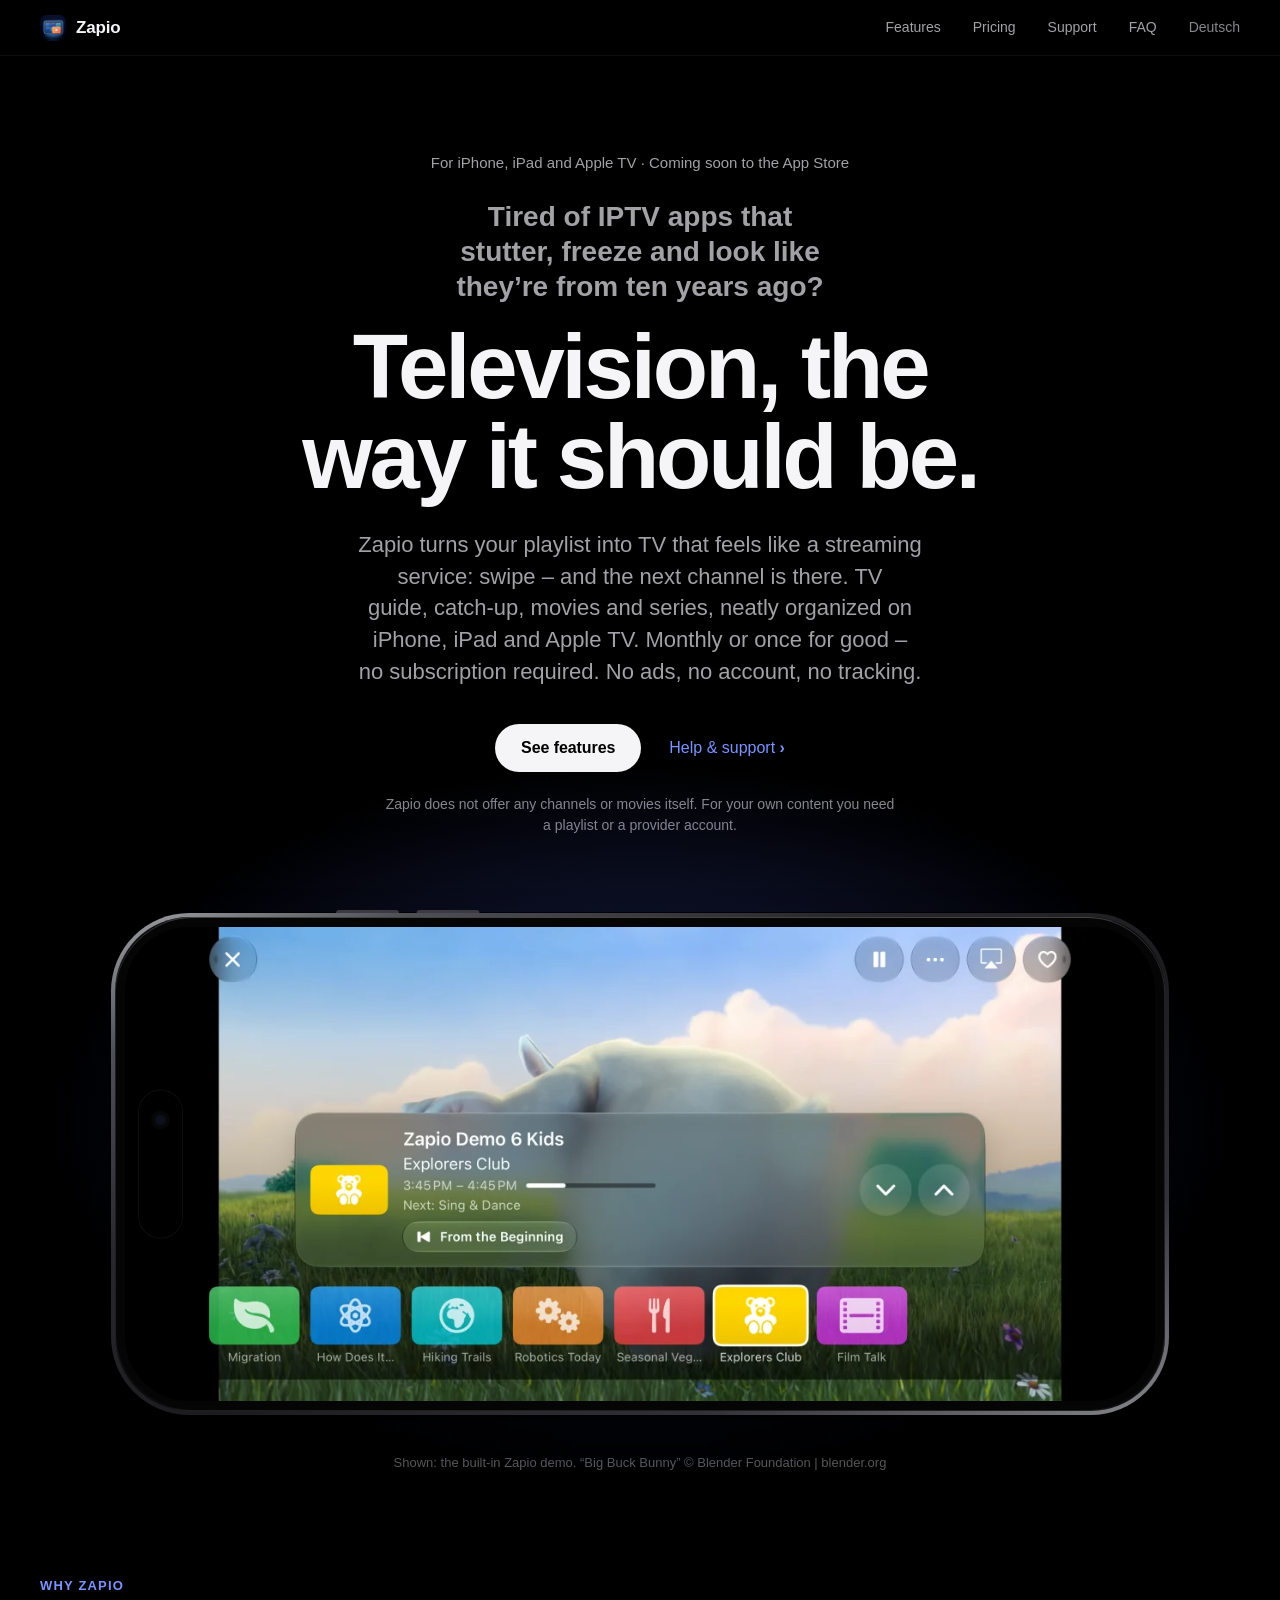
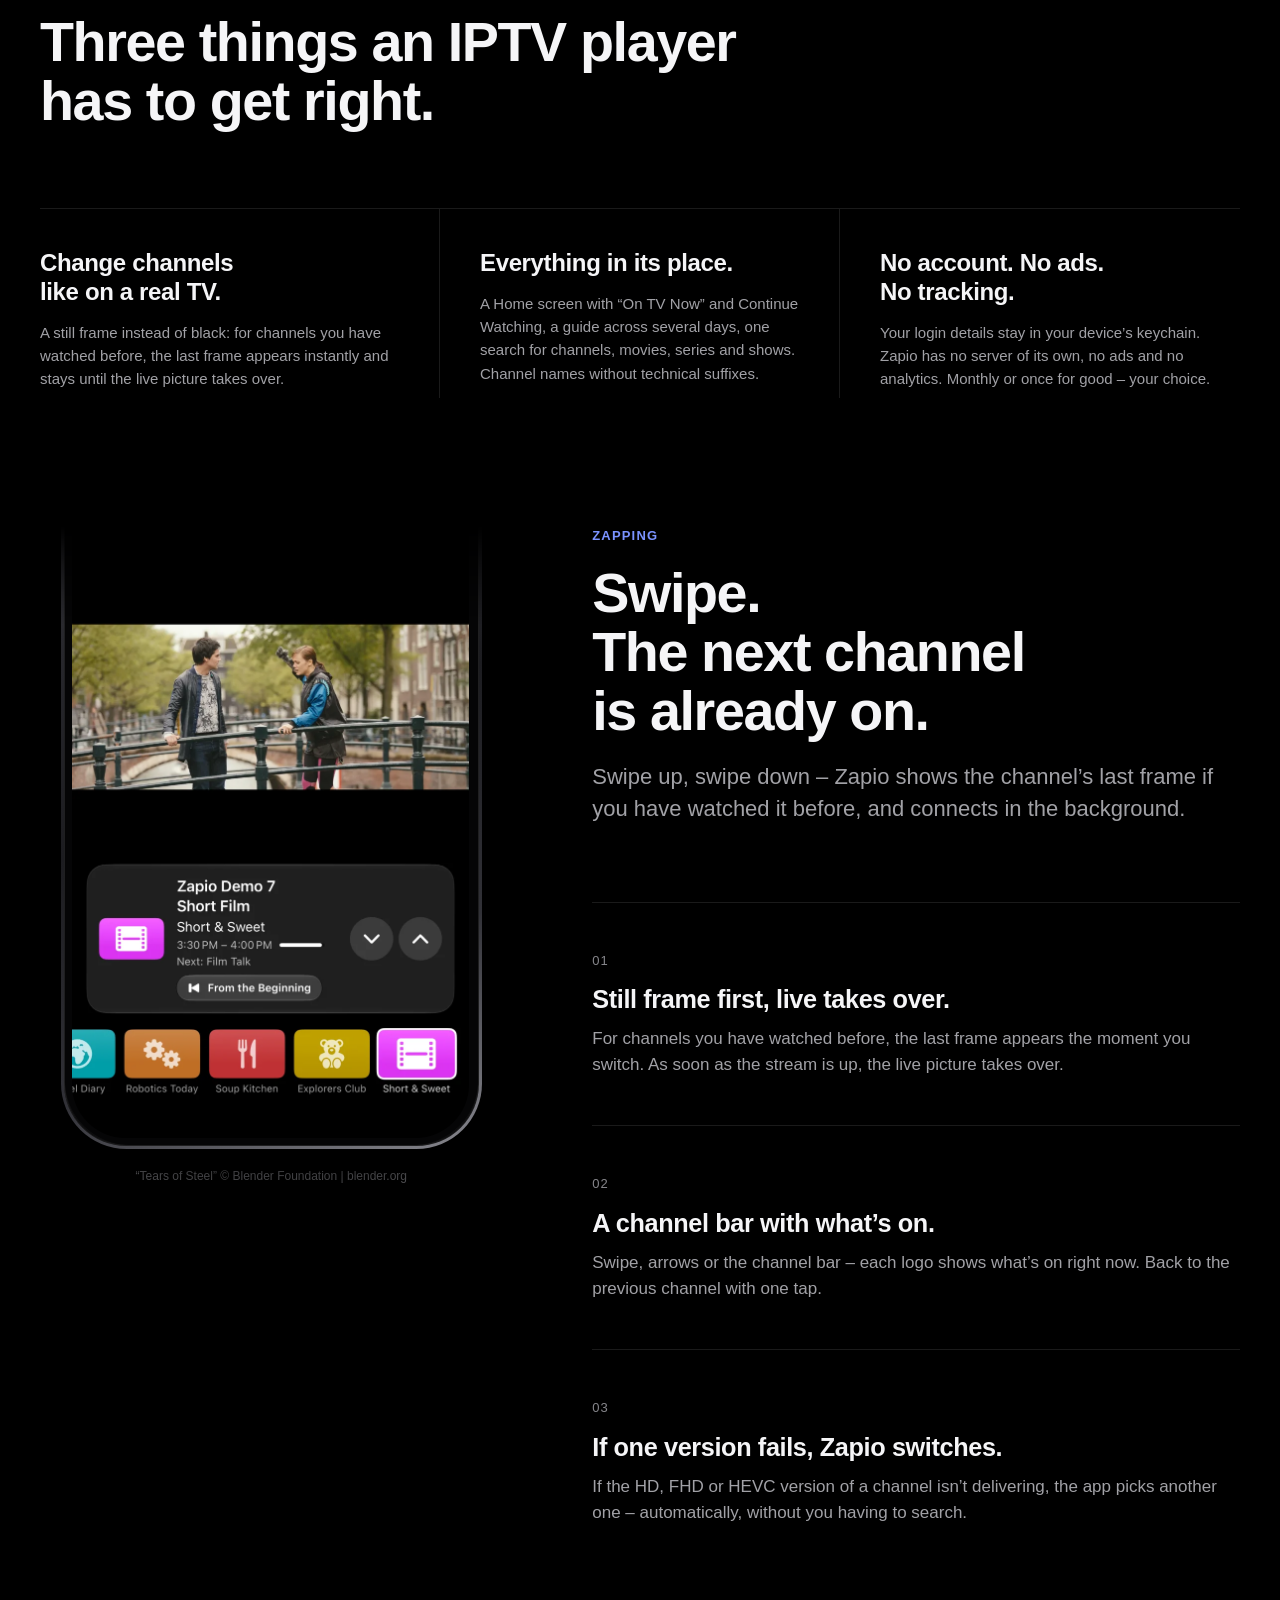
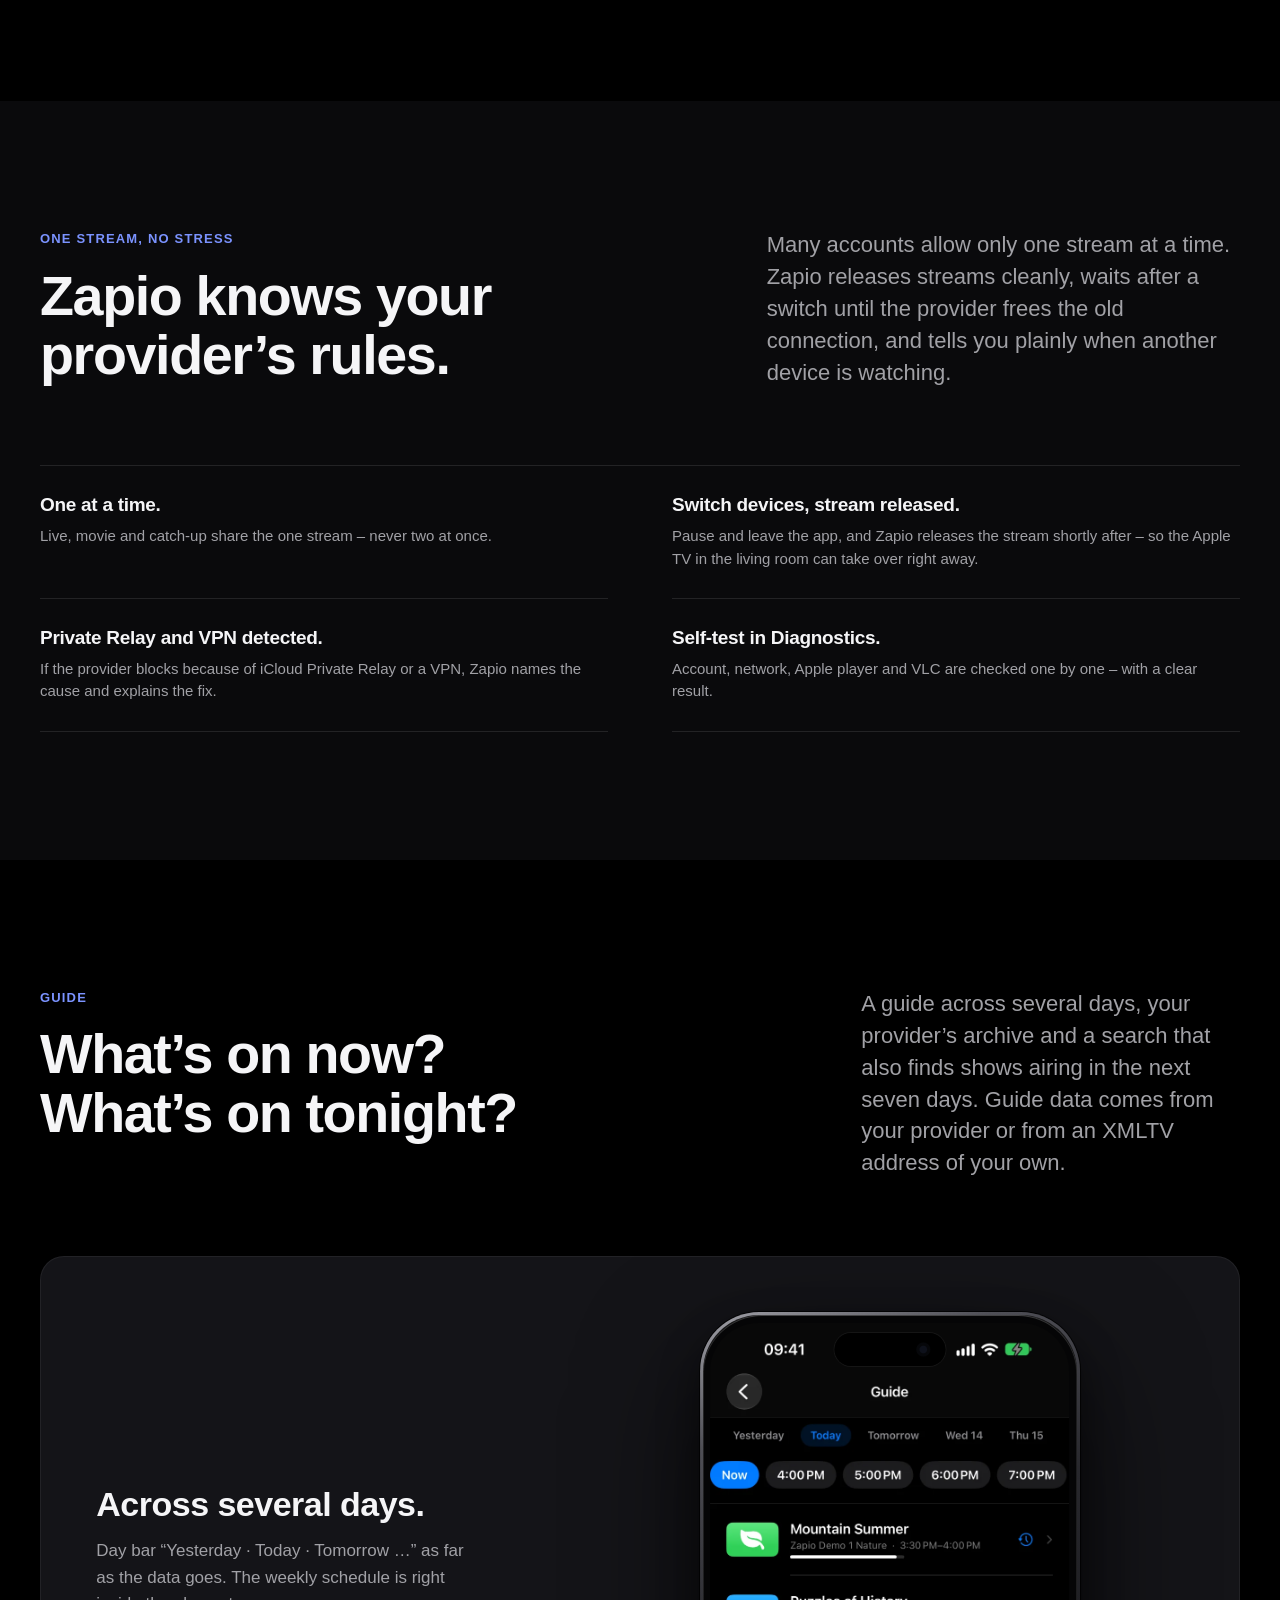
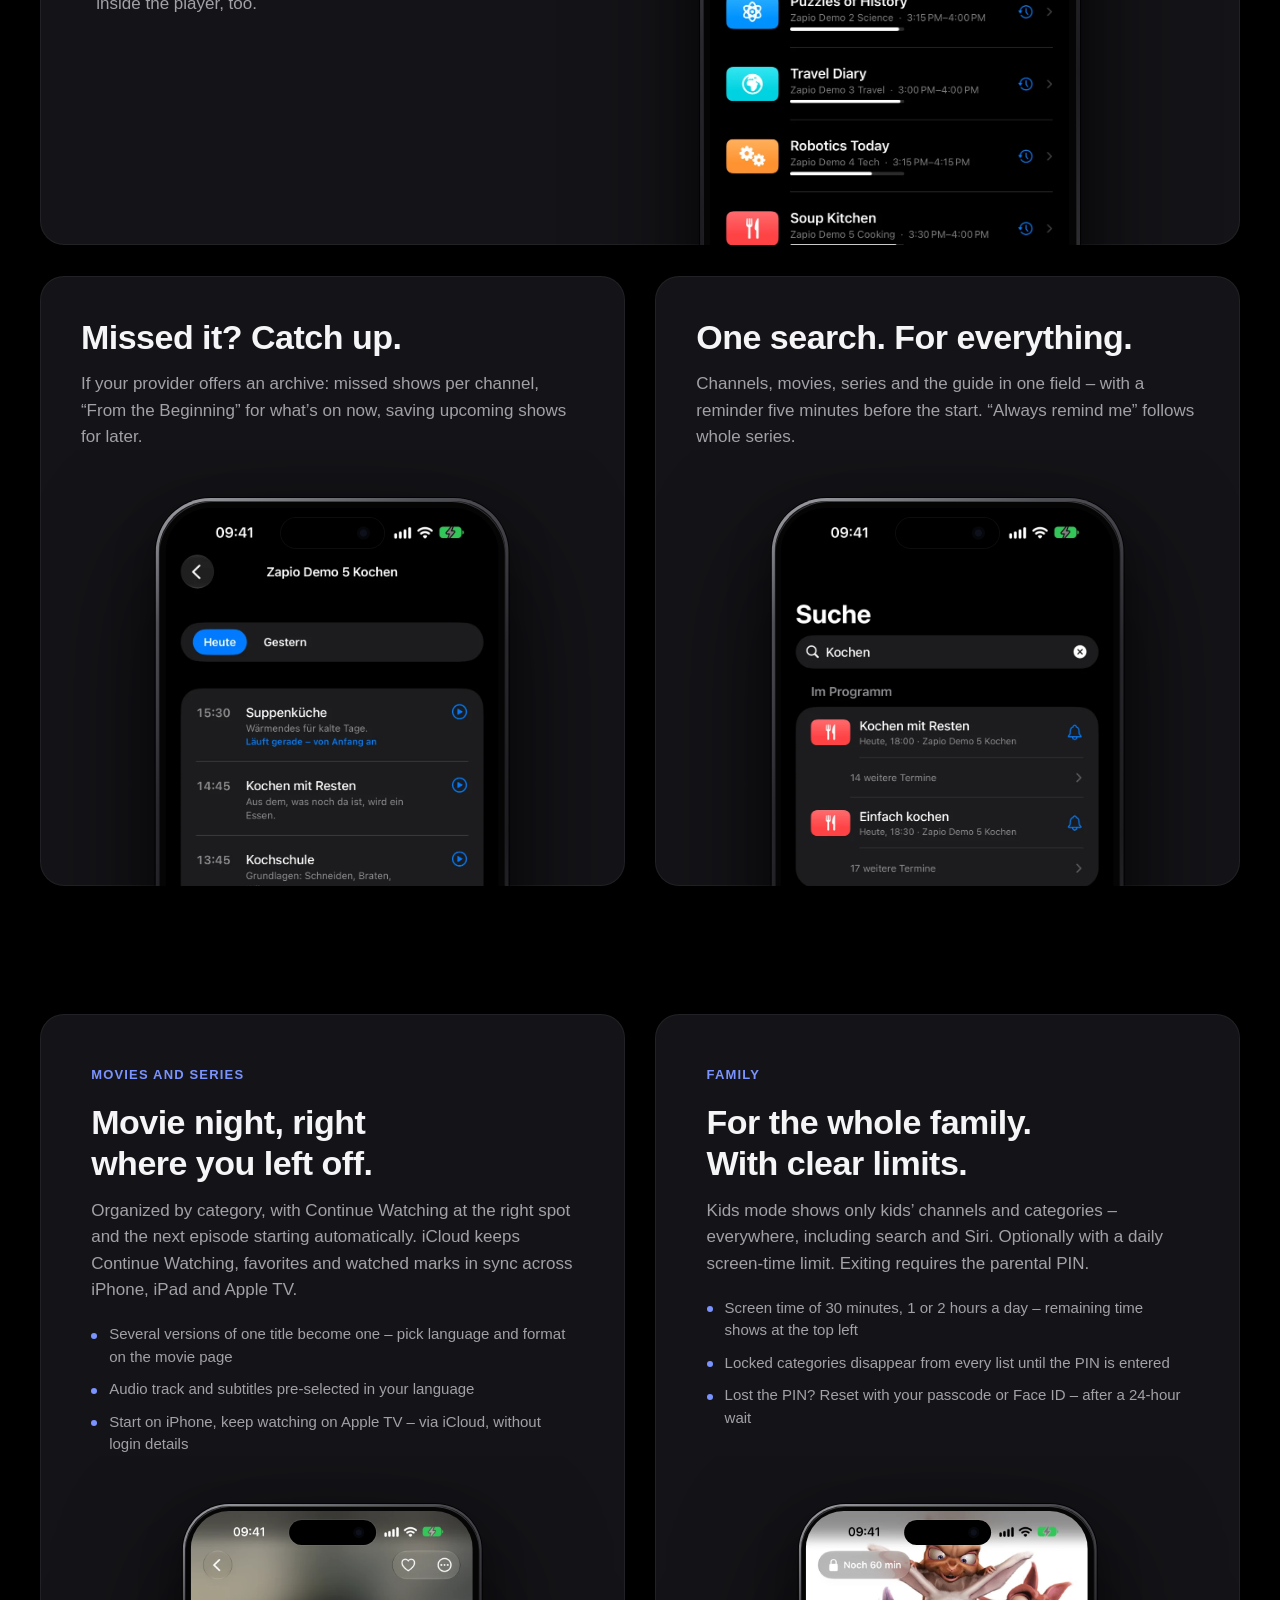
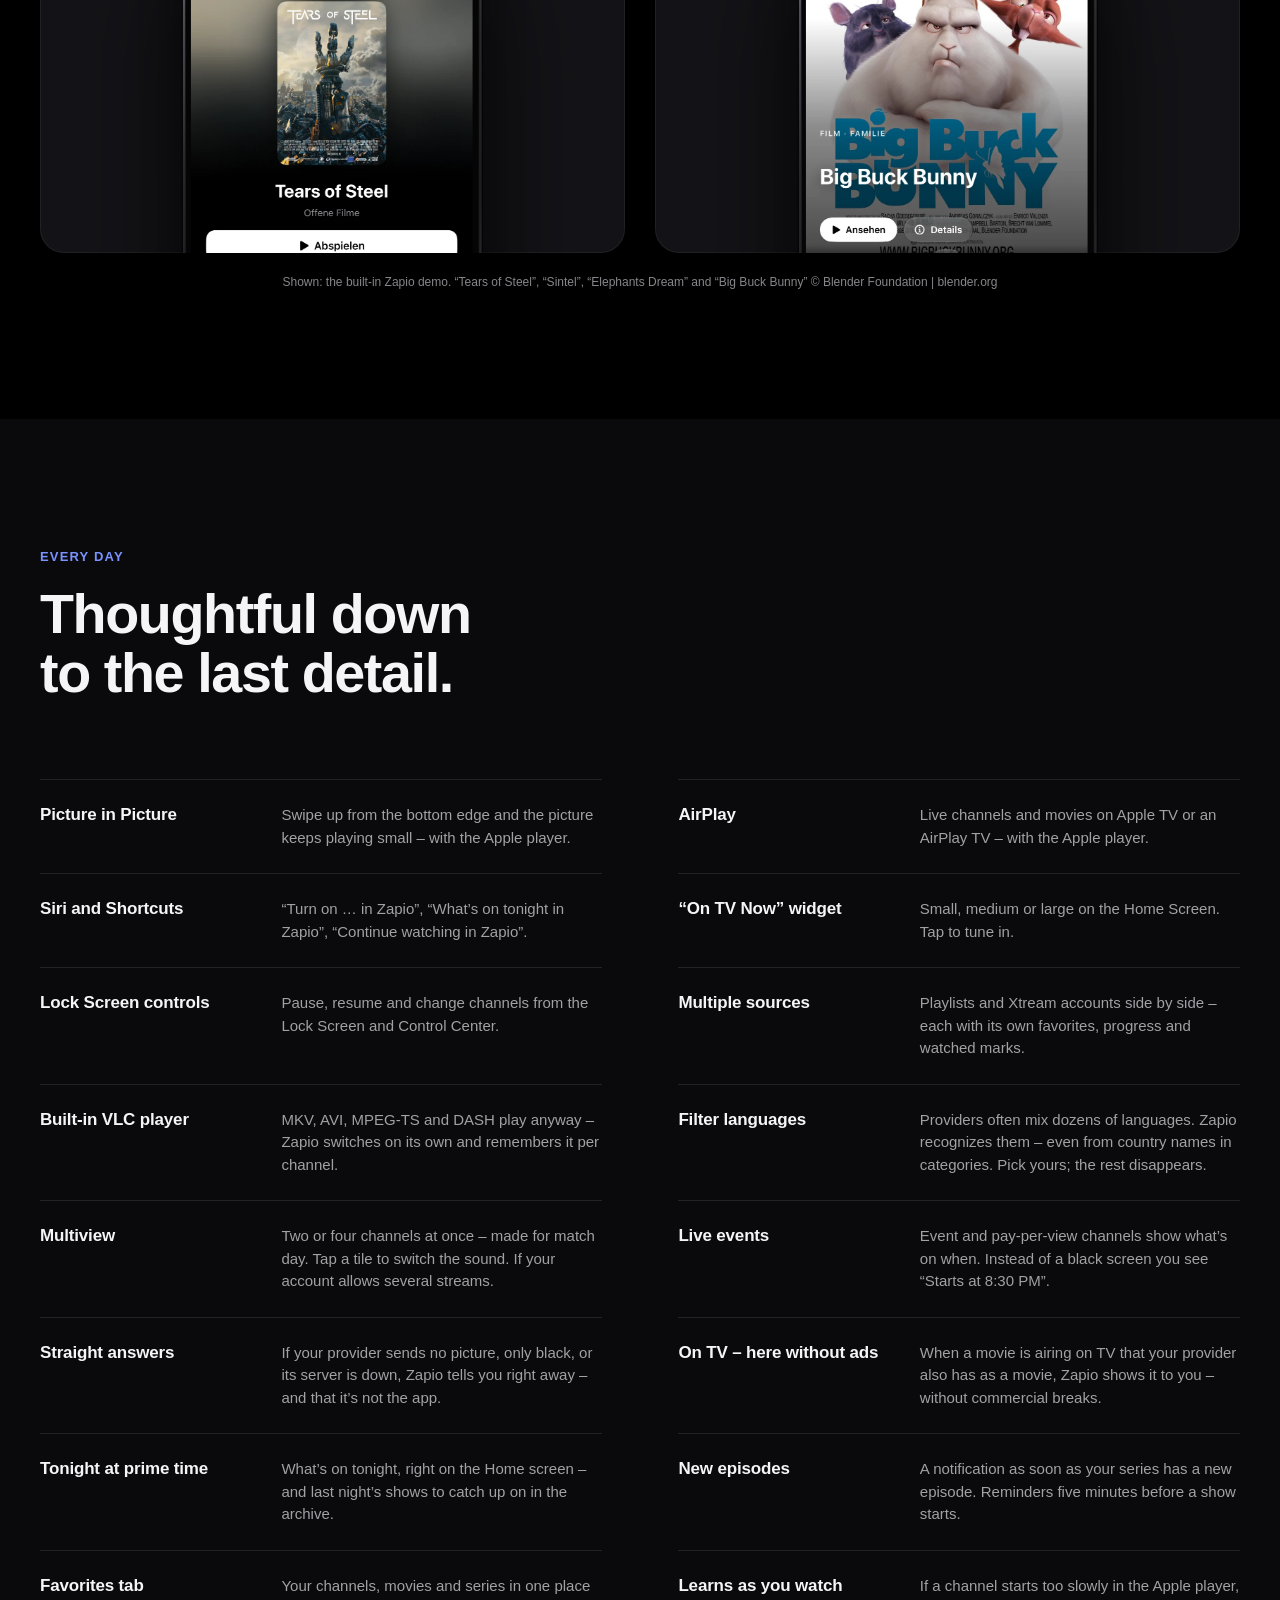
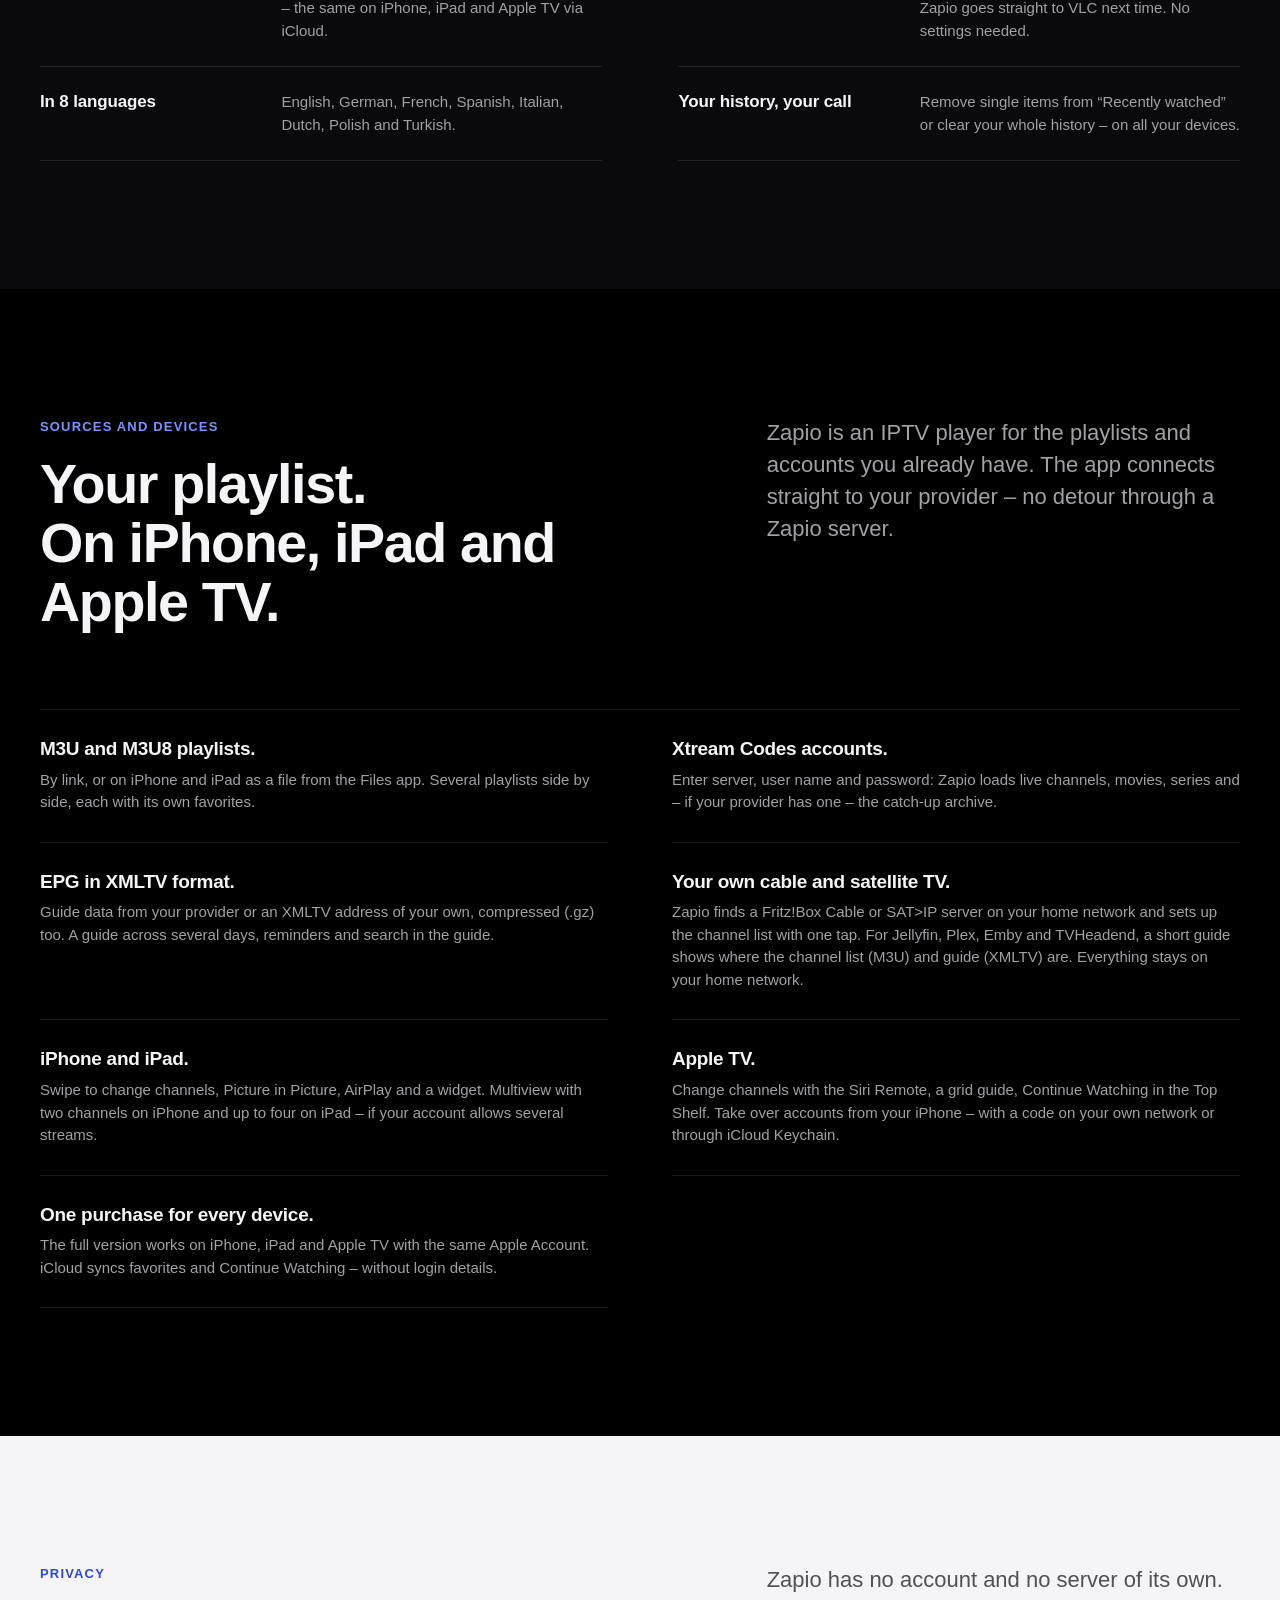
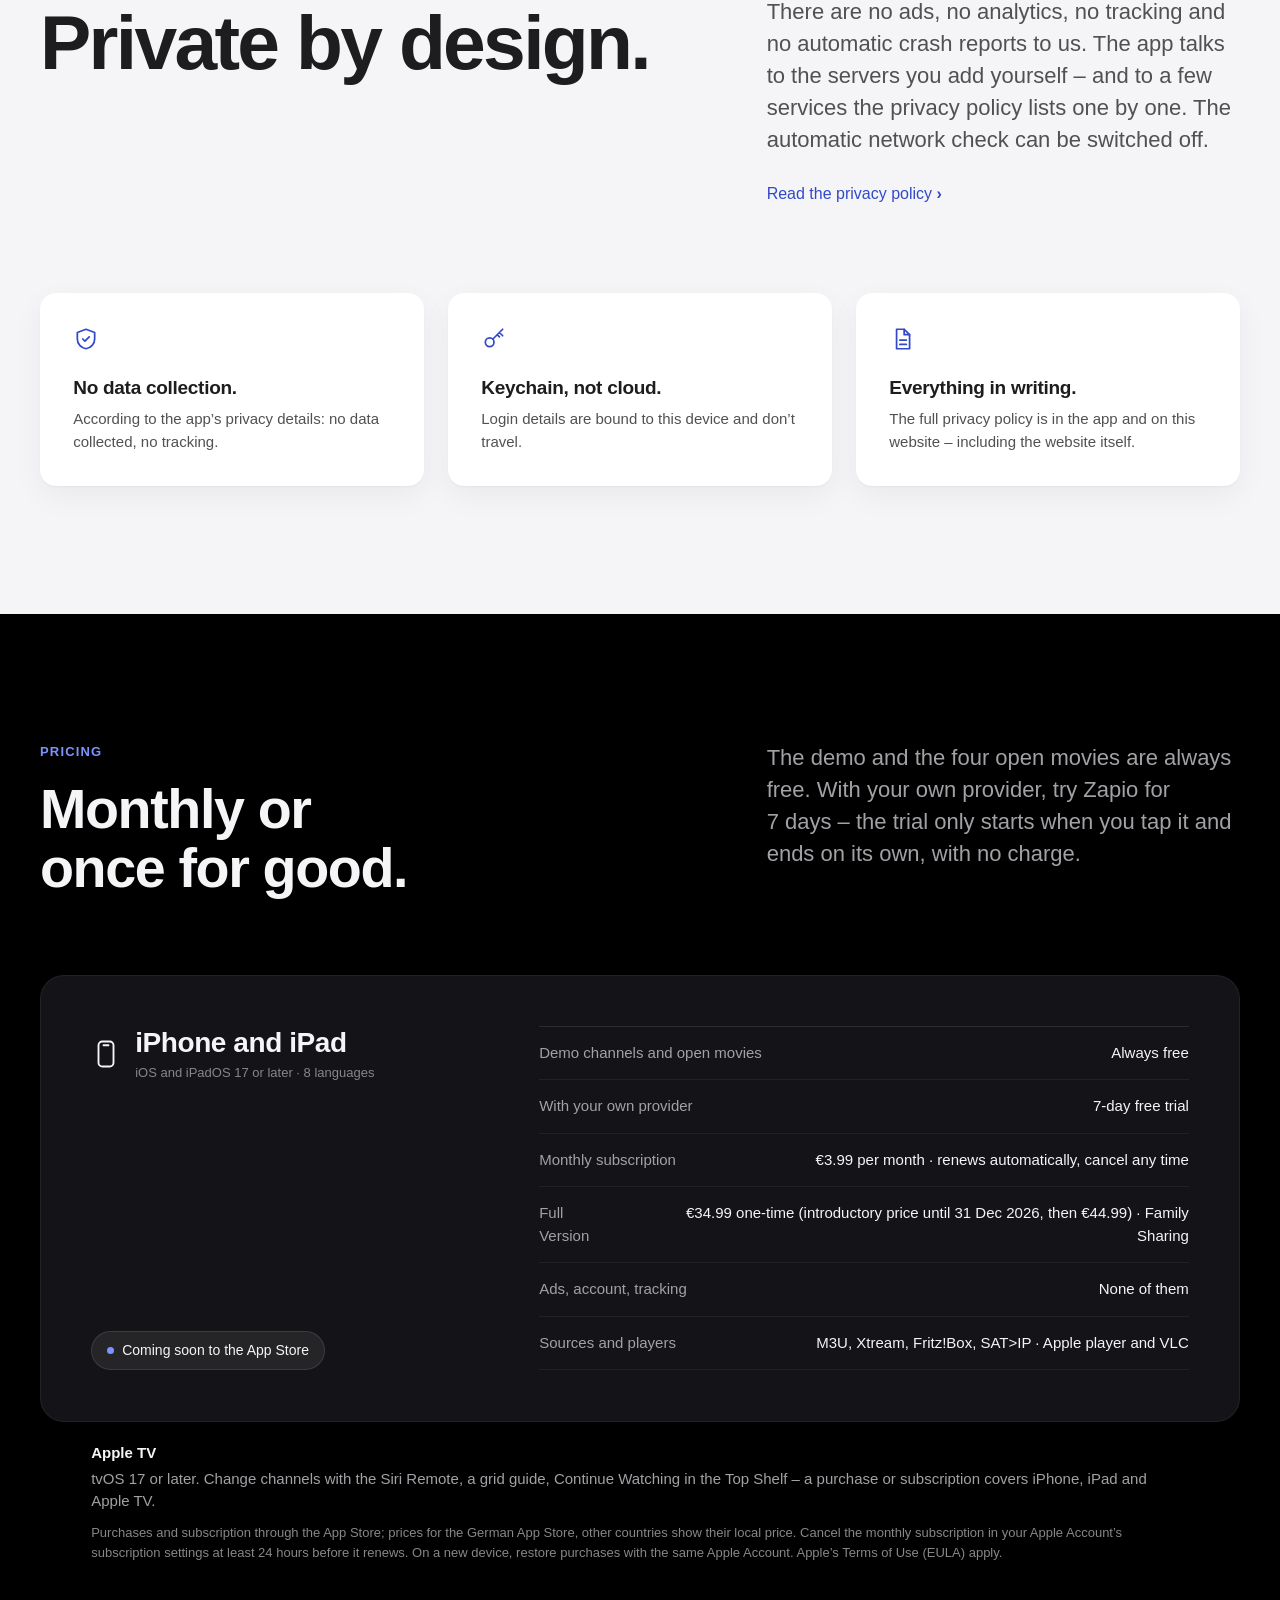
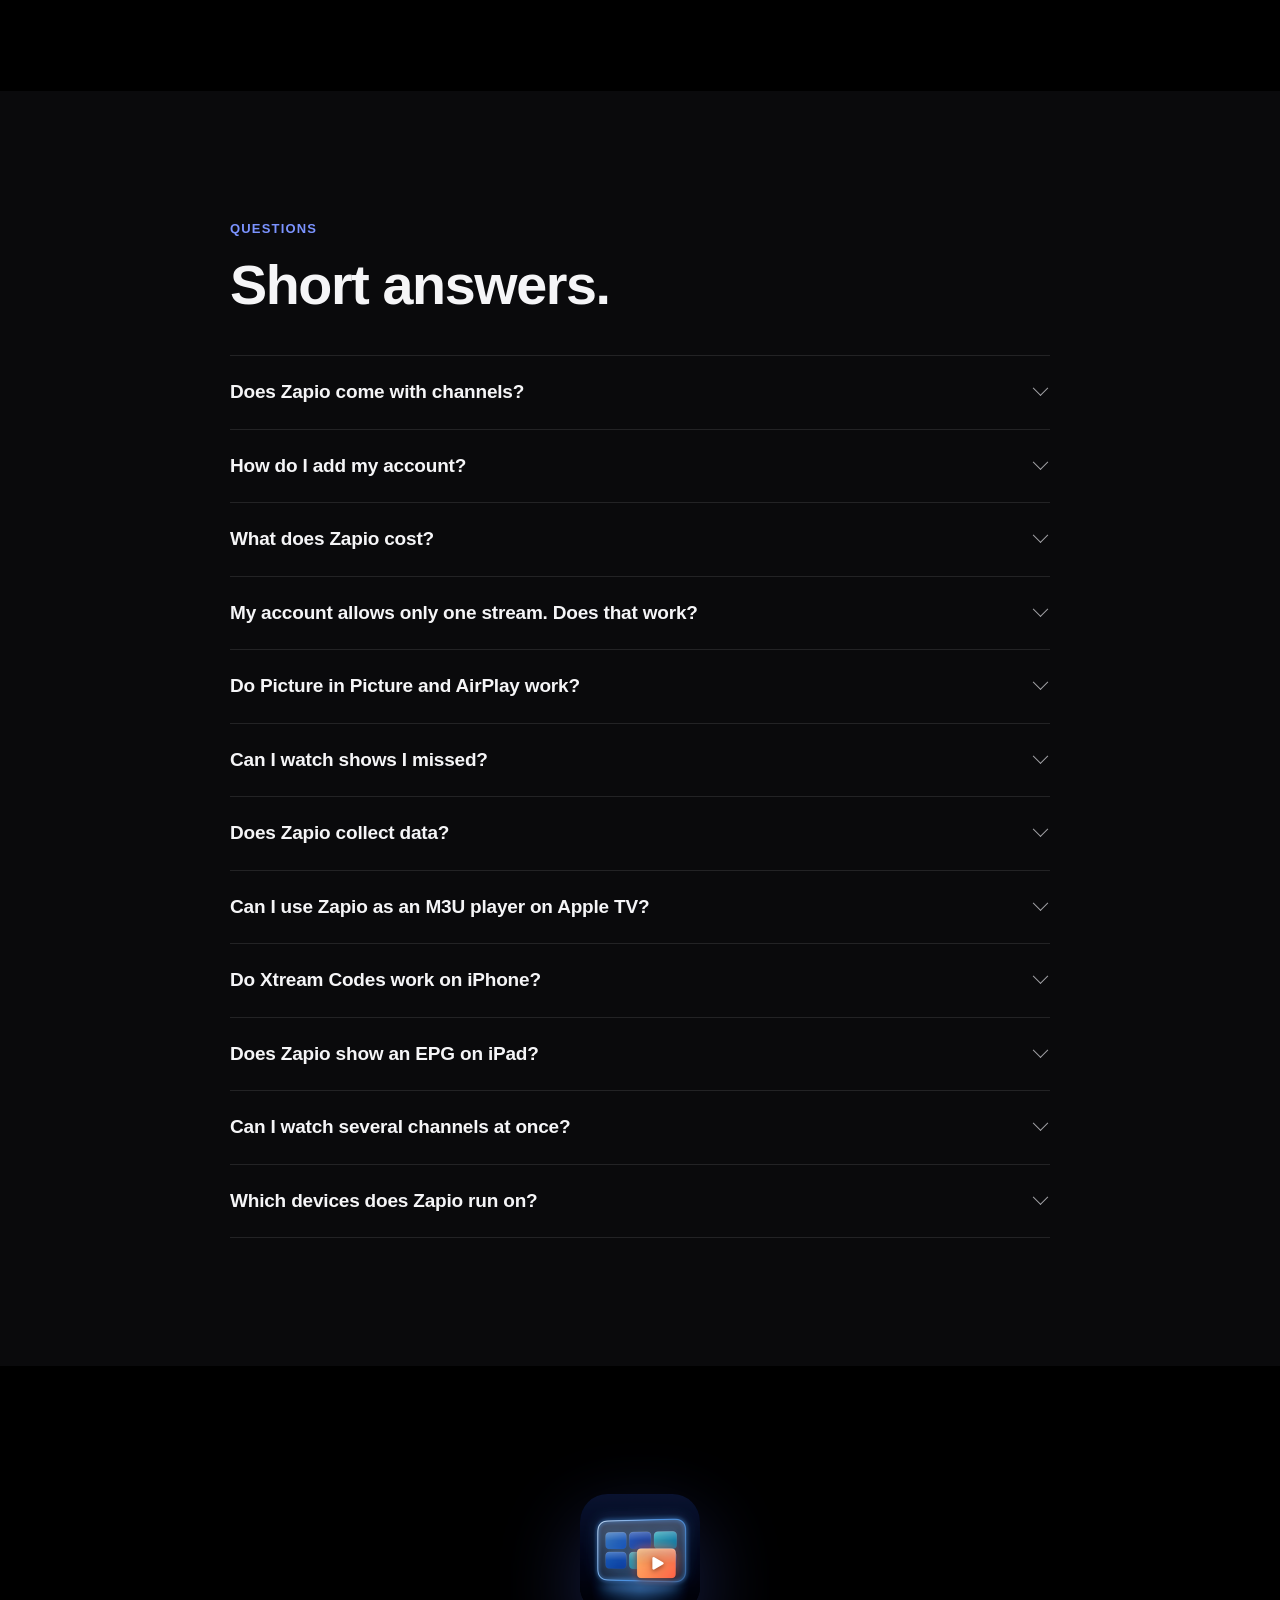
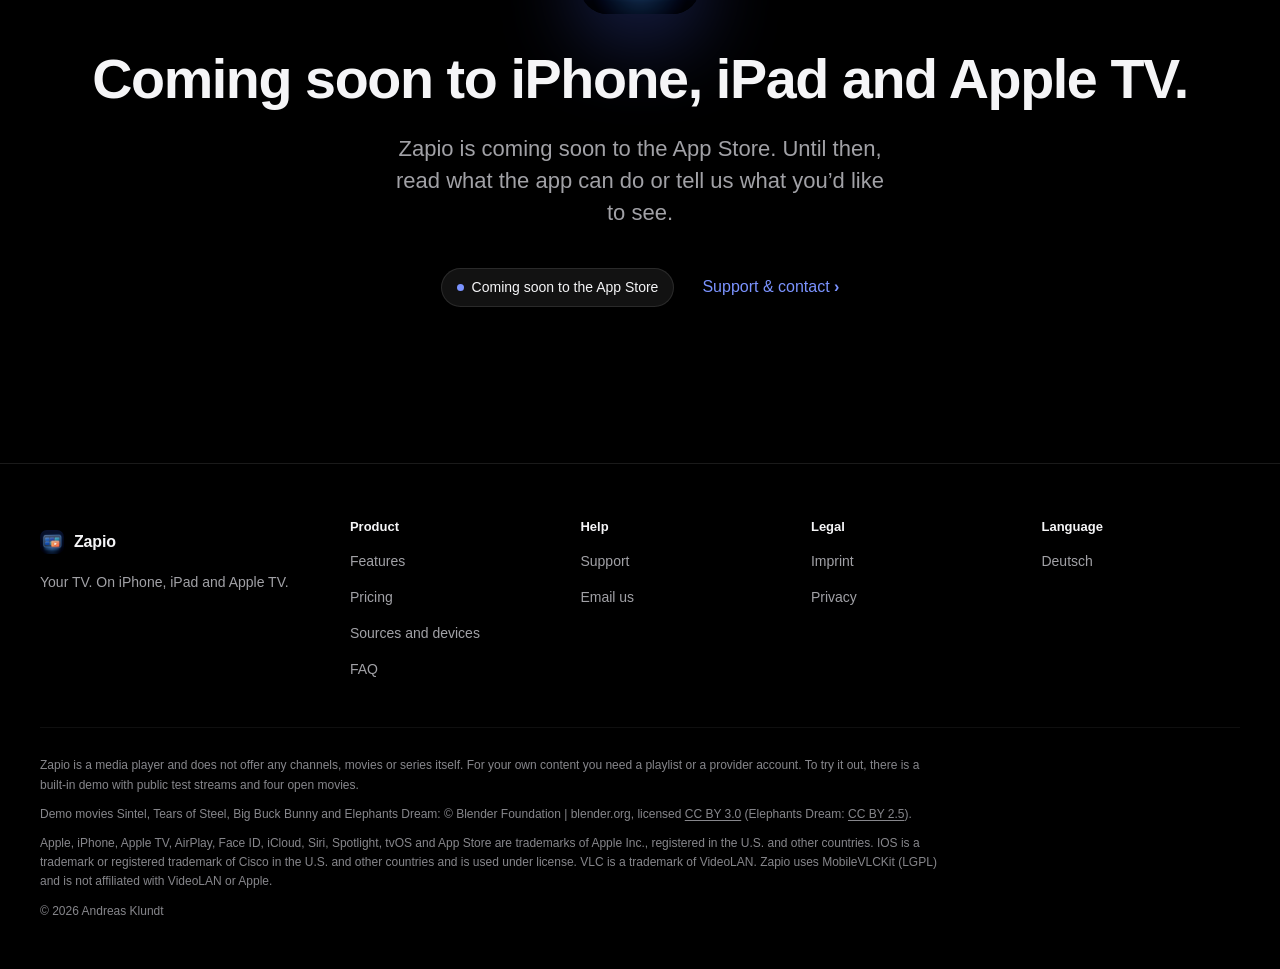
==== commit de7aad4a: "Website" ====
--- a/en/index.html
+++ b/en/index.html
@@ -4,7 +4,7 @@
 <meta charset="utf-8">
 <meta name="viewport" content="width=device-width, initial-scale=1, viewport-fit=cover">
 <title>Zapio – IPTV Player for iPhone, iPad and Apple TV</title>
-<meta name="description" content="IPTV player for iPhone, iPad and Apple TV: M3U playlists, Xtream Codes, EPG (XMLTV), catch-up and fast zapping. No account, no subscription, no tracking.">
+<meta name="description" content="IPTV player for iPhone, iPad and Apple TV: M3U playlists, Xtream Codes, EPG (XMLTV), catch-up and fast zapping. No account, no tracking, no subscription required.">
 <meta name="color-scheme" content="dark">
 <meta name="theme-color" content="#000000">
 <meta name="referrer" content="strict-origin-when-cross-origin">
@@ -17,7 +17,7 @@
 <meta property="og:locale" content="en_US">
 <meta property="og:locale:alternate" content="de_DE">
 <meta property="og:title" content="Zapio – Television, the way it should be.">
-<meta property="og:description" content="IPTV player for iPhone, iPad and Apple TV: M3U playlists, Xtream Codes, EPG (XMLTV), catch-up and fast zapping. No account, no subscription, no tracking.">
+<meta property="og:description" content="IPTV player for iPhone, iPad and Apple TV: M3U playlists, Xtream Codes, EPG (XMLTV), catch-up and fast zapping. No account, no tracking, no subscription required.">
 <meta property="og:url" content="https://zapio-app.github.io/en/">
 <meta property="og:image" content="https://zapio-app.github.io/img/og-en.jpg">
 <meta property="og:image:width" content="1200">
@@ -25,7 +25,7 @@
 <meta property="og:image:alt" content="Zapio in landscape with the built-in demo: live player with a still from Big Buck Bunny, info card and channel bar">
 <meta name="twitter:card" content="summary_large_image">
 <meta name="twitter:title" content="Zapio – Television, the way it should be.">
-<meta name="twitter:description" content="IPTV player for iPhone, iPad and Apple TV: M3U playlists, Xtream Codes, EPG (XMLTV), catch-up and fast zapping. No account, no subscription, no tracking.">
+<meta name="twitter:description" content="IPTV player for iPhone, iPad and Apple TV: M3U playlists, Xtream Codes, EPG (XMLTV), catch-up and fast zapping. No account, no tracking, no subscription required.">
 <meta name="twitter:image" content="https://zapio-app.github.io/img/og-en.jpg">
 <meta name="twitter:image:alt" content="Zapio in landscape with the built-in demo: live player with a still from Big Buck Bunny, info card and channel bar">
 <link rel="icon" href="../favicon-32.png" sizes="32x32" type="image/png">
@@ -34,7 +34,7 @@
 <link rel="stylesheet" href="../css/site.css">
 <script>(function(d,w){if('IntersectionObserver' in w&&w.matchMedia&&!w.matchMedia('(prefers-reduced-motion: reduce)').matches)d.documentElement.classList.add('js');})(document,window);</script>
 <link rel="preload" as="image" type="image/webp" href="../img/hero-en-1200.webp" imagesrcset="../img/hero-en-1200.webp 1200w, ../img/hero-en-2400.webp 2400w" imagesizes="(max-width: 640px) 124vw, min(1240px, 84vw)" fetchpriority="high">
-<script type="application/ld+json">{"@context": "https://schema.org", "@graph": [{"@type": "Organization", "name": "Zapio", "founder": {"@type": "Person", "name": "Andreas Klundt"}, "email": "zapio.app@proton.me", "@id": "https://zapio-app.github.io/#org", "url": "https://zapio-app.github.io/", "logo": "https://zapio-app.github.io/icon.png"}, {"@type": "WebSite", "@id": "https://zapio-app.github.io/#website", "url": "https://zapio-app.github.io/", "name": "Zapio", "inLanguage": ["de", "en"], "publisher": {"@id": "https://zapio-app.github.io/#org"}}, {"@type": "SoftwareApplication", "name": "Zapio", "operatingSystem": "iOS 17.0, iPadOS 17.0", "applicationCategory": "MultimediaApplication", "applicationSubCategory": "IPTV Player", "description": "IPTV player for iPhone, iPad and Apple TV: M3U playlists, Xtream Codes, EPG (XMLTV), catch-up and fast zapping. No account, no subscription, no tracking.", "inLanguage": ["de", "en"], "featureList": ["M3U and M3U8 playlists", "Xtream Codes accounts", "EPG in XMLTV format", "Picture in Picture", "AirPlay", "Siri and Shortcuts", "“On TV Now” widget", "Lock Screen controls", "Multiple sources", "Built-in VLC player", "Filter languages", "Multiview", "Live events", "Straight answers", "On TV – here without ads", "Tonight at prime time", "New episodes", "Favorites tab", "Learns as you watch", "In 8 languages", "Your history, your call"], "availableOnDevice": "iPhone, iPad", "@id": "https://zapio-app.github.io/#app-ios", "url": "https://zapio-app.github.io/en/", "image": "https://zapio-app.github.io/img/og-en.jpg", "screenshot": ["https://zapio-app.github.io/img/hero-en-1200.jpg", "https://zapio-app.github.io/img/player-en-800.jpg", "https://zapio-app.github.io/img/guide-en-800.jpg"], "publisher": {"@id": "https://zapio-app.github.io/#org"}}, {"@type": "SoftwareApplication", "name": "Zapio for Apple TV", "operatingSystem": "tvOS 17.0", "applicationCategory": "MultimediaApplication", "applicationSubCategory": "IPTV Player", "description": "IPTV player for iPhone, iPad and Apple TV: M3U playlists, Xtream Codes, EPG (XMLTV), catch-up and fast zapping. No account, no subscription, no tracking.", "inLanguage": ["de", "en"], "featureList": ["M3U and M3U8 playlists", "Xtream Codes accounts", "EPG in XMLTV format", "Picture in Picture", "AirPlay", "Siri and Shortcuts", "“On TV Now” widget", "Lock Screen controls", "Multiple sources", "Built-in VLC player", "Filter languages", "Multiview", "Live events", "Straight answers", "On TV – here without ads", "Tonight at prime time", "New episodes", "Favorites tab", "Learns as you watch", "In 8 languages", "Your history, your call"], "availableOnDevice": "Apple TV", "@id": "https://zapio-app.github.io/#app-tvos", "url": "https://zapio-app.github.io/en/", "image": "https://zapio-app.github.io/img/og-en.jpg", "publisher": {"@id": "https://zapio-app.github.io/#org"}}, {"@type": "FAQPage", "mainEntity": [{"@type": "Question", "name": "Does Zapio come with channels?", "acceptedAnswer": {"@type": "Answer", "text": "Only for trying it out. Zapio is a player and does not offer any channels itself. For your own content you need a playlist (M3U) or a provider account (Xtream). The built-in demo has seven made-up channels with public test streams and four open movies."}}, {"@type": "Question", "name": "How do I add my account?", "acceptedAnswer": {"@type": "Answer", "text": "Paste a playlist link or enter server, user name and password – Zapio detects the type. On iPhone and iPad you can also open a playlist file from the Files app. Your login details stay in your device’s keychain."}}, {"@type": "Question", "name": "What does Zapio cost?", "acceptedAnswer": {"@type": "Answer", "text": "The demo is always free. With your provider, you get a 7-day free trial; after that the full version is a one-time purchase in the App Store – no subscription. The App Store shows the price."}}, {"@type": "Question", "name": "My account allows only one stream. Does that work?", "acceptedAnswer": {"@type": "Answer", "text": "Yes, Zapio is built for that. Live, movie and catch-up share the one connection, and when switching, the app waits until the provider frees the old one. If something is playing on another device, Zapio tells you."}}, {"@type": "Question", "name": "Do Picture in Picture and AirPlay work?", "acceptedAnswer": {"@type": "Answer", "text": "Yes, with the Apple player – that is, live channels (HLS) and movies in MP4. Formats like MKV play through the built-in VLC player, which has no Picture in Picture or AirPlay. If a movie also exists as MP4, Zapio picks that version first."}}, {"@type": "Question", "name": "Can I watch shows I missed?", "acceptedAnswer": {"@type": "Answer", "text": "If your provider offers an archive, yes: missed shows per channel, “From the Beginning” in the player, and upcoming shows can be saved for later. How far back the archive goes is up to the provider."}}, {"@type": "Question", "name": "Does Zapio collect data?", "acceptedAnswer": {"@type": "Answer", "text": "No. No account, no ads, no analytics, no tracking. What you enter stays on your device. The privacy policy lists every server the app contacts. Poster info and the automatic network check can be switched off."}}, {"@type": "Question", "name": "Can I use Zapio as an M3U player on Apple TV?", "acceptedAnswer": {"@type": "Answer", "text": "Yes. Zapio also runs on Apple TV (tvOS 17 or later). Enter a playlist link or Xtream account there directly, or take it over from your iPhone – with a code on the same network or through iCloud Keychain. One purchase covers iPhone, iPad and Apple TV."}}, {"@type": "Question", "name": "Do Xtream Codes work on iPhone?", "acceptedAnswer": {"@type": "Answer", "text": "Yes. Enter your provider’s server, user name and password – Zapio loads live channels, movies, series, the guide and, if your provider has one, the catch-up archive."}}, {"@type": "Question", "name": "Does Zapio show an EPG on iPad?", "acceptedAnswer": {"@type": "Answer", "text": "Yes. The guide shows your provider’s programme data (XMLTV) across several days – on iPhone, iPad and Apple TV. If the guide is missing or incomplete, add an XMLTV address of your own, compressed (.gz) works too."}}, {"@type": "Question", "name": "Can I watch several channels at once?", "acceptedAnswer": {"@type": "Answer", "text": "Yes, with Multiview: two or four channels on iPad and Apple TV, two on iPhone. Each channel is a stream of its own, so Multiview is only available if your account allows several streams at the same time."}}, {"@type": "Question", "name": "Which devices does Zapio run on?", "acceptedAnswer": {"@type": "Answer", "text": "iPhone and iPad with iOS or iPadOS 17 or later, and Apple TV with tvOS 17 or later – in English, German, French, Spanish, Italian, Dutch, Polish and Turkish."}}], "@id": "https://zapio-app.github.io/en/#faq"}]}</script>
+<script type="application/ld+json">{"@context": "https://schema.org", "@graph": [{"@type": "Organization", "name": "Zapio", "founder": {"@type": "Person", "name": "Andreas Klundt"}, "email": "zapio.app@proton.me", "@id": "https://zapio-app.github.io/#org", "url": "https://zapio-app.github.io/", "logo": "https://zapio-app.github.io/icon.png"}, {"@type": "WebSite", "@id": "https://zapio-app.github.io/#website", "url": "https://zapio-app.github.io/", "name": "Zapio", "inLanguage": ["de", "en"], "publisher": {"@id": "https://zapio-app.github.io/#org"}}, {"@type": "SoftwareApplication", "name": "Zapio", "operatingSystem": "iOS 17.0, iPadOS 17.0", "applicationCategory": "MultimediaApplication", "applicationSubCategory": "IPTV Player", "description": "IPTV player for iPhone, iPad and Apple TV: M3U playlists, Xtream Codes, EPG (XMLTV), catch-up and fast zapping. No account, no tracking, no subscription required.", "inLanguage": ["de", "en"], "featureList": ["M3U and M3U8 playlists", "Xtream Codes accounts", "EPG in XMLTV format", "Picture in Picture", "AirPlay", "Siri and Shortcuts", "“On TV Now” widget", "Lock Screen controls", "Multiple sources", "Built-in VLC player", "Filter languages", "Multiview", "Live events", "Straight answers", "On TV – here without ads", "Tonight at prime time", "New episodes", "Favorites tab", "Learns as you watch", "In 8 languages", "Your history, your call"], "availableOnDevice": "iPhone, iPad", "@id": "https://zapio-app.github.io/#app-ios", "url": "https://zapio-app.github.io/en/", "image": "https://zapio-app.github.io/img/og-en.jpg", "screenshot": ["https://zapio-app.github.io/img/hero-en-1200.jpg", "https://zapio-app.github.io/img/player-en-800.jpg", "https://zapio-app.github.io/img/guide-en-800.jpg"], "publisher": {"@id": "https://zapio-app.github.io/#org"}}, {"@type": "SoftwareApplication", "name": "Zapio for Apple TV", "operatingSystem": "tvOS 17.0", "applicationCategory": "MultimediaApplication", "applicationSubCategory": "IPTV Player", "description": "IPTV player for iPhone, iPad and Apple TV: M3U playlists, Xtream Codes, EPG (XMLTV), catch-up and fast zapping. No account, no tracking, no subscription required.", "inLanguage": ["de", "en"], "featureList": ["M3U and M3U8 playlists", "Xtream Codes accounts", "EPG in XMLTV format", "Picture in Picture", "AirPlay", "Siri and Shortcuts", "“On TV Now” widget", "Lock Screen controls", "Multiple sources", "Built-in VLC player", "Filter languages", "Multiview", "Live events", "Straight answers", "On TV – here without ads", "Tonight at prime time", "New episodes", "Favorites tab", "Learns as you watch", "In 8 languages", "Your history, your call"], "availableOnDevice": "Apple TV", "@id": "https://zapio-app.github.io/#app-tvos", "url": "https://zapio-app.github.io/en/", "image": "https://zapio-app.github.io/img/og-en.jpg", "publisher": {"@id": "https://zapio-app.github.io/#org"}}, {"@type": "FAQPage", "mainEntity": [{"@type": "Question", "name": "Does Zapio come with channels?", "acceptedAnswer": {"@type": "Answer", "text": "Only for trying it out. Zapio is a player and does not offer any channels itself. For your own content you need a playlist (M3U) or a provider account (Xtream). The built-in demo has seven made-up channels with public test streams and four open movies."}}, {"@type": "Question", "name": "How do I add my account?", "acceptedAnswer": {"@type": "Answer", "text": "Paste a playlist link or enter server, user name and password – Zapio detects the type. On iPhone and iPad you can also open a playlist file from the Files app. Your login details stay in your device’s keychain."}}, {"@type": "Question", "name": "What does Zapio cost?", "acceptedAnswer": {"@type": "Answer", "text": "The demo is always free. With your provider, you get a 7-day free trial. After that it’s your choice – no subscription required: the monthly subscription at €3.99 per month (renews automatically, cancel any time) or the Full Version as a one-time purchase at €34.99 (introductory price until 31 December 2026, then €44.99) with Family Sharing and all 1.x updates. Prices for the German App Store."}}, {"@type": "Question", "name": "My account allows only one stream. Does that work?", "acceptedAnswer": {"@type": "Answer", "text": "Yes, Zapio is built for that. Live, movie and catch-up share the one connection, and when switching, the app waits until the provider frees the old one. If something is playing on another device, Zapio tells you."}}, {"@type": "Question", "name": "Do Picture in Picture and AirPlay work?", "acceptedAnswer": {"@type": "Answer", "text": "Yes, with the Apple player – that is, live channels (HLS) and movies in MP4. Formats like MKV play through the built-in VLC player, which has no Picture in Picture or AirPlay. If a movie also exists as MP4, Zapio picks that version first."}}, {"@type": "Question", "name": "Can I watch shows I missed?", "acceptedAnswer": {"@type": "Answer", "text": "If your provider offers an archive, yes: missed shows per channel, “From the Beginning” in the player, and upcoming shows can be saved for later. How far back the archive goes is up to the provider."}}, {"@type": "Question", "name": "Does Zapio collect data?", "acceptedAnswer": {"@type": "Answer", "text": "No. No account, no ads, no analytics, no tracking. What you enter stays on your device. The privacy policy lists every server the app contacts. The automatic network check can be switched off."}}, {"@type": "Question", "name": "Can I use Zapio as an M3U player on Apple TV?", "acceptedAnswer": {"@type": "Answer", "text": "Yes. Zapio also runs on Apple TV (tvOS 17 or later). Enter a playlist link or Xtream account there directly, or take it over from your iPhone – with a code on the same network or through iCloud Keychain. One purchase covers iPhone, iPad and Apple TV."}}, {"@type": "Question", "name": "Do Xtream Codes work on iPhone?", "acceptedAnswer": {"@type": "Answer", "text": "Yes. Enter your provider’s server, user name and password – Zapio loads live channels, movies, series, the guide and, if your provider has one, the catch-up archive."}}, {"@type": "Question", "name": "Does Zapio show an EPG on iPad?", "acceptedAnswer": {"@type": "Answer", "text": "Yes. The guide shows your provider’s programme data (XMLTV) across several days – on iPhone, iPad and Apple TV. If the guide is missing or incomplete, add an XMLTV address of your own, compressed (.gz) works too."}}, {"@type": "Question", "name": "Can I watch several channels at once?", "acceptedAnswer": {"@type": "Answer", "text": "Yes, with Multiview: two or four channels on iPad and Apple TV, two on iPhone. Each channel is a stream of its own, so Multiview is only available if your account allows several streams at the same time."}}, {"@type": "Question", "name": "Which devices does Zapio run on?", "acceptedAnswer": {"@type": "Answer", "text": "iPhone and iPad with iOS or iPadOS 17 or later, and Apple TV with tvOS 17 or later – in English, German, French, Spanish, Italian, Dutch, Polish and Turkish."}}], "@id": "https://zapio-app.github.io/en/#faq"}]}</script>
 </head>
 <body>
 <a class="skip" href="#main">Skip to content</a>
@@ -49,7 +49,7 @@
     <p class="eyebrow">For iPhone, iPad and Apple&nbsp;TV&nbsp;·&nbsp;Coming soon to the App&nbsp;Store</p>
     <p class="hook">Tired of IPTV apps that stutter, freeze and look like they’re from ten&nbsp;years&nbsp;ago?</p>
     <h1>Television, the way it should be.</h1>
-    <p class="lead">Zapio turns your playlist into TV that feels like a streaming service: swipe – and the next channel is there. TV guide, catch‑up, movies and series, neatly organized on iPhone, iPad and Apple&nbsp;TV. Buy once, no subscription. No ads, no account, no tracking.</p>
+    <p class="lead">Zapio turns your playlist into TV that feels like a streaming service: swipe – and the next channel is there. TV guide, catch‑up, movies and series, neatly organized on iPhone, iPad and Apple&nbsp;TV. Monthly or once for good – no subscription required. No ads, no account, no tracking.</p>
     <div class="cta"><a class="btn" href="#funktionen">See features</a><a class="link" href="support.html">Help &amp; support</a></div>
     <p class="note">Zapio does not offer any channels or movies itself. For your own content you need a playlist or a provider account.</p>
   </div>
@@ -60,7 +60,7 @@
 <section id="funktionen" aria-labelledby="h-why">
   <div class="wrap">
     <div class="sec-head reveal"><p class="kicker">Why Zapio</p><h2 id="h-why">Three things an IPTV&nbsp;player has to get right.</h2></div>
-    <ul class="pillars reveal"><li><h3>Change channels like on a real TV.</h3><p>A still frame instead of black: for channels you have watched before, the last frame appears instantly and stays until the live picture takes over.</p></li><li><h3>Everything in its place.</h3><p>A Home screen with “On TV Now” and Continue Watching, a guide across several days, one search for channels, movies, series and shows. Channel names without technical suffixes.</p></li><li><h3>No account. No subscription.<br>No tracking.</h3><p>Your login details stay in your device’s keychain. Zapio has no server of its own, no ads and no analytics. Buy once, done.</p></li></ul>
+    <ul class="pillars reveal"><li><h3>Change channels like on a real TV.</h3><p>A still frame instead of black: for channels you have watched before, the last frame appears instantly and stays until the live picture takes over.</p></li><li><h3>Everything in its place.</h3><p>A Home screen with “On TV Now” and Continue Watching, a guide across several days, one search for channels, movies, series and shows. Channel names without technical suffixes.</p></li><li><h3>No account. No ads.<br>No tracking.</h3><p>Your login details stay in your device’s keychain. Zapio has no server of its own, no ads and no analytics. Monthly or once for good – your choice.</p></li></ul>
   </div>
 </section>
 
@@ -112,27 +112,27 @@
 <section class="light" aria-labelledby="h-priv">
   <div class="wrap">
     <div class="split reveal"><div><p class="kicker">Privacy</p><h2 id="h-priv">Private by design.</h2></div>
-      <div><p class="lead">Zapio has no account and no server of its own. There are no ads, no analytics, no tracking and no automatic crash reports to us. The app talks to the servers you add yourself – and to a few services the privacy policy lists one by one. Poster info and the automatic network check can be switched off.</p><p style="margin-top:16px"><a class="link" href="privacy.html">Read the privacy policy</a></p></div></div>
+      <div><p class="lead">Zapio has no account and no server of its own. There are no ads, no analytics, no tracking and no automatic crash reports to us. The app talks to the servers you add yourself – and to a few services the privacy policy lists one by one. The automatic network check can be switched off.</p><p style="margin-top:16px"><a class="link" href="privacy.html">Read the privacy policy</a></p></div></div>
     <ul class="trust reveal"><li><svg viewBox="0 0 24 24" aria-hidden="true"><path d="M12 3 4 6v6c0 4.5 3.4 8.3 8 9 4.6-.7 8-4.5 8-9V6l-8-3z"/><path d="m9 12 2 2 4-4"/></svg><h3>No data collection.</h3><p>According to the app’s privacy details: no data collected, no tracking.</p></li><li><svg viewBox="0 0 24 24" aria-hidden="true"><circle cx="8" cy="15" r="4"/><path d="m11 12 9-9M17 6l3 3M15 8l2 2"/></svg><h3>Keychain, not cloud.</h3><p>Login details are bound to this device and don’t travel.</p></li><li><svg viewBox="0 0 24 24" aria-hidden="true"><path d="M7 3h7l5 5v13H7z"/><path d="M14 3v5h5M10 13h6M10 17h6"/></svg><h3>Everything in writing.</h3><p>The full privacy policy is in the app and on this website – including the website itself.</p></li></ul>
   </div>
 </section>
 
 <section id="preis" aria-labelledby="h-price">
   <div class="wrap">
-    <div class="split reveal"><div><p class="kicker">Pricing</p><h2 id="h-price">Buy once.<br>No&nbsp;subscription.</h2></div><p class="lead">The demo and the four open movies are always free. With your own provider, try Zapio for 7&nbsp;days – the trial only starts when you tap it and ends on its own, with no charge.</p></div>
+    <div class="split reveal"><div><p class="kicker">Pricing</p><h2 id="h-price">Monthly or<br>once for good.</h2></div><p class="lead">The demo and the four open movies are always free. With your own provider, try Zapio for 7&nbsp;days – the trial only starts when you tap it and ends on its own, with no charge.</p></div>
     <article class="plan reveal">
       <div class="head"><div class="platform"><svg viewBox="0 0 24 24" aria-hidden="true"><rect x="6" y="2" width="12" height="20" rx="3"/><path d="M10 5h4"/></svg><div><h3>iPhone and iPad</h3><span>iOS and iPadOS&nbsp;17 or later · 8&nbsp;languages</span></div></div><span class="pill">Coming soon to the App&nbsp;Store</span></div>
-      <dl><div><dt>Demo channels and open movies</dt><dd>Always free</dd></div><div><dt>With your own provider</dt><dd>7‑day free trial</dd></div><div><dt>After that</dt><dd>One-time purchase, no subscription</dd></div><div><dt>Ads, account, tracking</dt><dd>None of them</dd></div><div><dt>Sources and players</dt><dd>M3U, Xtream, Fritz!Box, SAT>IP · Apple player and VLC</dd></div></dl>
+      <dl><div><dt>Demo channels and open movies</dt><dd>Always free</dd></div><div><dt>With your own provider</dt><dd>7‑day free trial</dd></div><div><dt>Monthly subscription</dt><dd>€3.99 per month · renews automatically, cancel any time</dd></div><div><dt>Full Version</dt><dd>€34.99 one-time (introductory price until 31 Dec 2026, then €44.99) · Family Sharing</dd></div><div><dt>Ads, account, tracking</dt><dd>None of them</dd></div><div><dt>Sources and players</dt><dd>M3U, Xtream, Fritz!Box, SAT>IP · Apple player and VLC</dd></div></dl>
     </article>
-    <div class="tvline"><h3>Apple&nbsp;TV</h3><p>tvOS&nbsp;17 or later. Change channels with the Siri Remote, a grid guide, Continue Watching in the Top Shelf – one purchase covers iPhone, iPad and Apple&nbsp;TV.</p></div>
-    <p class="meta plans-foot">Purchased through the App&nbsp;Store. On a new device, restore it with the same Apple Account. The App&nbsp;Store shows the price.</p>
+    <div class="tvline"><h3>Apple&nbsp;TV</h3><p>tvOS&nbsp;17 or later. Change channels with the Siri Remote, a grid guide, Continue Watching in the Top Shelf – a purchase or subscription covers iPhone, iPad and Apple&nbsp;TV.</p></div>
+    <p class="meta plans-foot">Purchases and subscription through the App&nbsp;Store; prices for the German App&nbsp;Store, other countries show their local price. Cancel the monthly subscription in your Apple Account’s subscription settings at least 24&nbsp;hours before it renews. On a new device, restore purchases with the same Apple Account. Apple’s <a href="https://www.apple.com/legal/internet-services/itunes/dev/stdeula/">Terms of Use (EULA)</a> apply.</p>
   </div>
 </section>
 
 <section class="band faq" id="faq" aria-labelledby="h-faq">
   <div class="wrap">
     <div class="sec-head reveal"><p class="kicker">Questions</p><h2 id="h-faq">Short answers.</h2></div>
-    <div class="faq-list reveal"><details><summary>Does Zapio come with channels?</summary><p>Only for trying it out. Zapio is a player and does not offer any channels itself. For your own content you need a playlist (M3U) or a provider account (Xtream). The built-in demo has seven made-up channels with public test streams and four open movies.</p></details><details><summary>How do I add my account?</summary><p>Paste a playlist link or enter server, user name and password – Zapio detects the type. On iPhone and iPad you can also open a playlist file from the Files app. Your login details stay in your device’s keychain.</p></details><details><summary>What does Zapio cost?</summary><p>The demo is always free. With your provider, you get a 7‑day free trial; after that the full version is a one-time purchase in the App&nbsp;Store – no subscription. The App&nbsp;Store shows the price.</p></details><details><summary>My account allows only one stream. Does that work?</summary><p>Yes, Zapio is built for that. Live, movie and catch-up share the one connection, and when switching, the app waits until the provider frees the old one. If something is playing on another device, Zapio tells you.</p></details><details><summary>Do Picture in Picture and AirPlay work?</summary><p>Yes, with the Apple player – that is, live channels (HLS) and movies in MP4. Formats like MKV play through the built-in VLC player, which has no Picture in Picture or AirPlay. If a movie also exists as MP4, Zapio picks that version first.</p></details><details><summary>Can I watch shows I missed?</summary><p>If your provider offers an archive, yes: missed shows per channel, “From the Beginning” in the player, and upcoming shows can be saved for later. How far back the archive goes is up to the provider.</p></details><details><summary>Does Zapio collect data?</summary><p>No. No account, no ads, no analytics, no tracking. What you enter stays on your device. The privacy policy lists every server the app contacts. Poster info and the automatic network check can be switched off.</p></details><details><summary>Can I use Zapio as an M3U player on Apple&nbsp;TV?</summary><p>Yes. Zapio also runs on Apple&nbsp;TV (tvOS&nbsp;17 or later). Enter a playlist link or Xtream account there directly, or take it over from your iPhone – with a code on the same network or through iCloud Keychain. One purchase covers iPhone, iPad and Apple&nbsp;TV.</p></details><details><summary>Do Xtream Codes work on iPhone?</summary><p>Yes. Enter your provider’s server, user name and password – Zapio loads live channels, movies, series, the guide and, if your provider has one, the catch-up archive.</p></details><details><summary>Does Zapio show an EPG on iPad?</summary><p>Yes. The guide shows your provider’s programme data (XMLTV) across several days – on iPhone, iPad and Apple&nbsp;TV. If the guide is missing or incomplete, add an XMLTV address of your own, compressed (.gz) works too.</p></details><details><summary>Can I watch several channels at once?</summary><p>Yes, with Multiview: two or four channels on iPad and Apple&nbsp;TV, two on iPhone. Each channel is a stream of its own, so Multiview is only available if your account allows several streams at the same time.</p></details><details><summary>Which devices does Zapio run on?</summary><p>iPhone and iPad with iOS or iPadOS&nbsp;17 or later, and Apple&nbsp;TV with tvOS&nbsp;17 or later – in English, German, French, Spanish, Italian, Dutch, Polish and Turkish.</p></details></div>
+    <div class="faq-list reveal"><details><summary>Does Zapio come with channels?</summary><p>Only for trying it out. Zapio is a player and does not offer any channels itself. For your own content you need a playlist (M3U) or a provider account (Xtream). The built-in demo has seven made-up channels with public test streams and four open movies.</p></details><details><summary>How do I add my account?</summary><p>Paste a playlist link or enter server, user name and password – Zapio detects the type. On iPhone and iPad you can also open a playlist file from the Files app. Your login details stay in your device’s keychain.</p></details><details><summary>What does Zapio cost?</summary><p>The demo is always free. With your provider, you get a 7‑day free trial. After that it’s your choice – no subscription required: the monthly subscription at €3.99 per month (renews automatically, cancel any time) or the Full Version as a one-time purchase at €34.99 (introductory price until 31 December 2026, then €44.99) with Family Sharing and all 1.x updates. Prices for the German App&nbsp;Store.</p></details><details><summary>My account allows only one stream. Does that work?</summary><p>Yes, Zapio is built for that. Live, movie and catch-up share the one connection, and when switching, the app waits until the provider frees the old one. If something is playing on another device, Zapio tells you.</p></details><details><summary>Do Picture in Picture and AirPlay work?</summary><p>Yes, with the Apple player – that is, live channels (HLS) and movies in MP4. Formats like MKV play through the built-in VLC player, which has no Picture in Picture or AirPlay. If a movie also exists as MP4, Zapio picks that version first.</p></details><details><summary>Can I watch shows I missed?</summary><p>If your provider offers an archive, yes: missed shows per channel, “From the Beginning” in the player, and upcoming shows can be saved for later. How far back the archive goes is up to the provider.</p></details><details><summary>Does Zapio collect data?</summary><p>No. No account, no ads, no analytics, no tracking. What you enter stays on your device. The privacy policy lists every server the app contacts. The automatic network check can be switched off.</p></details><details><summary>Can I use Zapio as an M3U player on Apple&nbsp;TV?</summary><p>Yes. Zapio also runs on Apple&nbsp;TV (tvOS&nbsp;17 or later). Enter a playlist link or Xtream account there directly, or take it over from your iPhone – with a code on the same network or through iCloud Keychain. One purchase covers iPhone, iPad and Apple&nbsp;TV.</p></details><details><summary>Do Xtream Codes work on iPhone?</summary><p>Yes. Enter your provider’s server, user name and password – Zapio loads live channels, movies, series, the guide and, if your provider has one, the catch-up archive.</p></details><details><summary>Does Zapio show an EPG on iPad?</summary><p>Yes. The guide shows your provider’s programme data (XMLTV) across several days – on iPhone, iPad and Apple&nbsp;TV. If the guide is missing or incomplete, add an XMLTV address of your own, compressed (.gz) works too.</p></details><details><summary>Can I watch several channels at once?</summary><p>Yes, with Multiview: two or four channels on iPad and Apple&nbsp;TV, two on iPhone. Each channel is a stream of its own, so Multiview is only available if your account allows several streams at the same time.</p></details><details><summary>Which devices does Zapio run on?</summary><p>iPhone and iPad with iOS or iPadOS&nbsp;17 or later, and Apple&nbsp;TV with tvOS&nbsp;17 or later – in English, German, French, Spanish, Italian, Dutch, Polish and Turkish.</p></details></div>
   </div>
 </section>
 
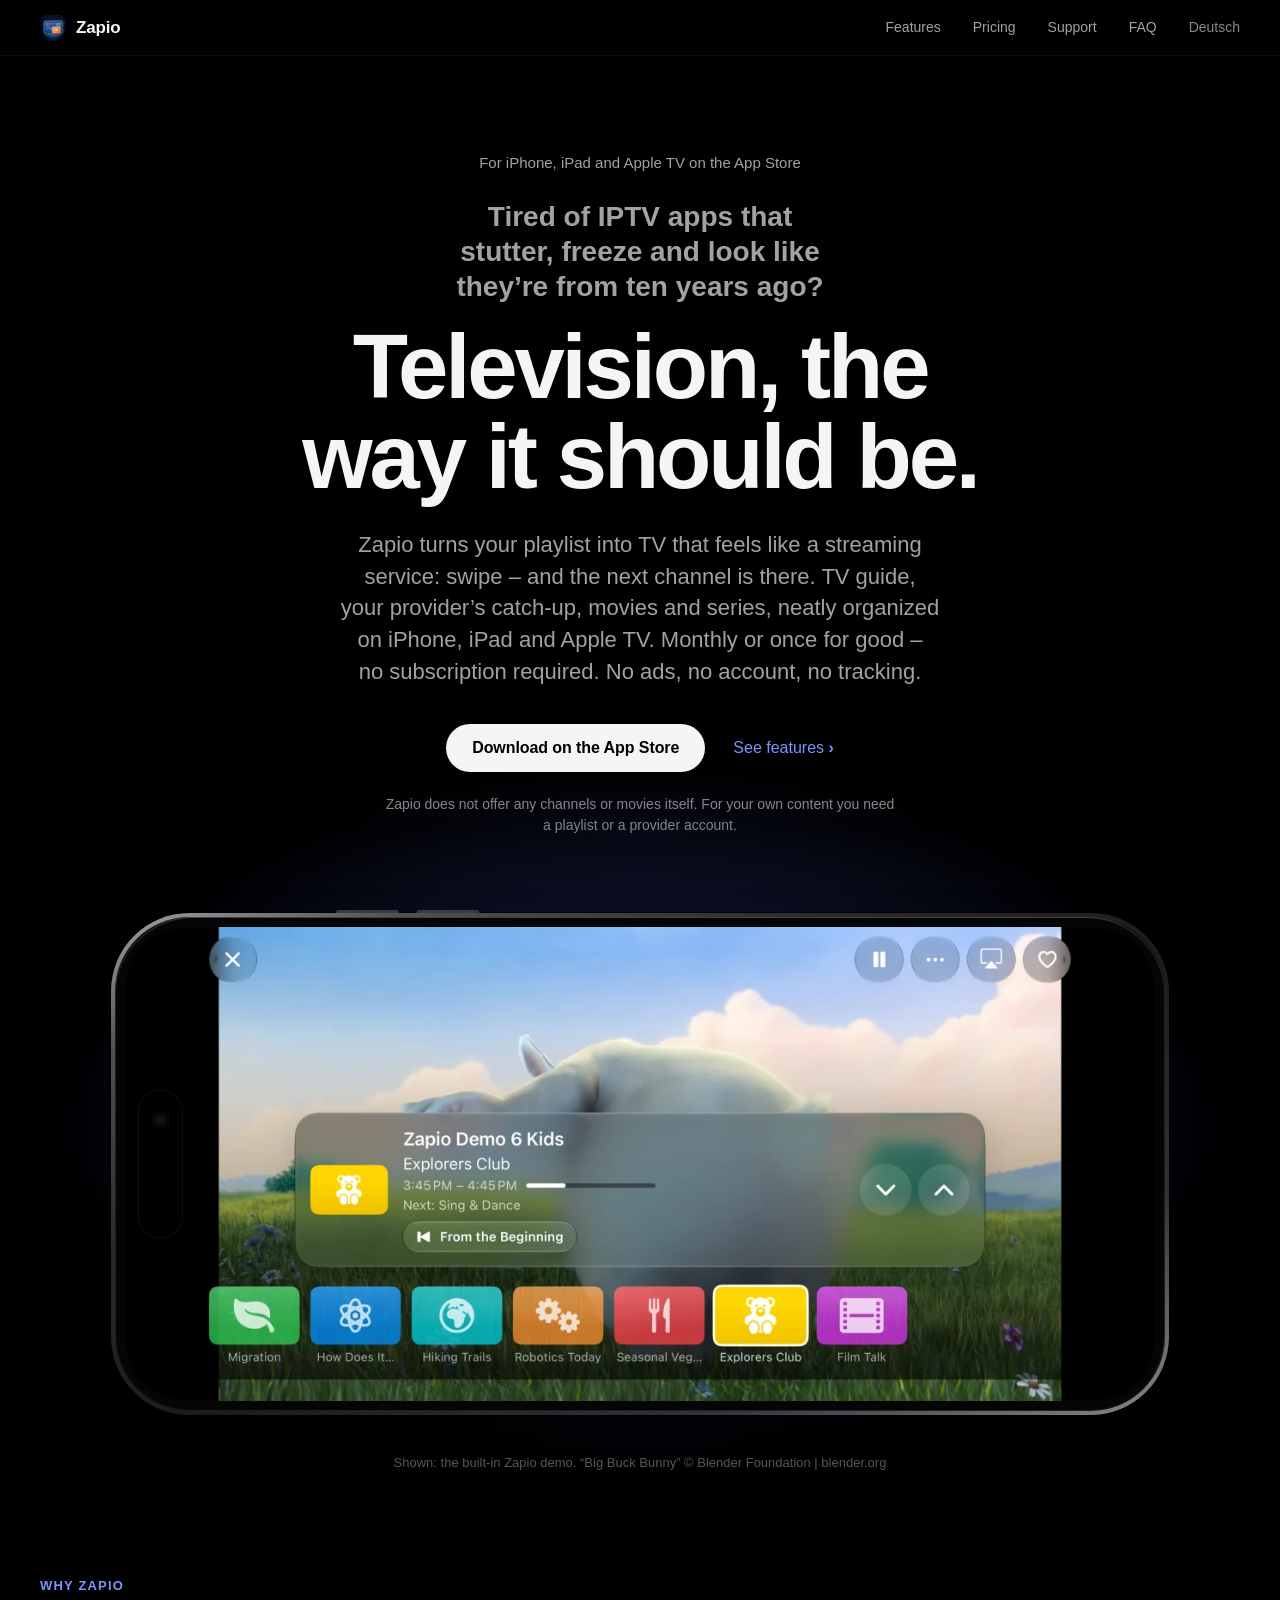
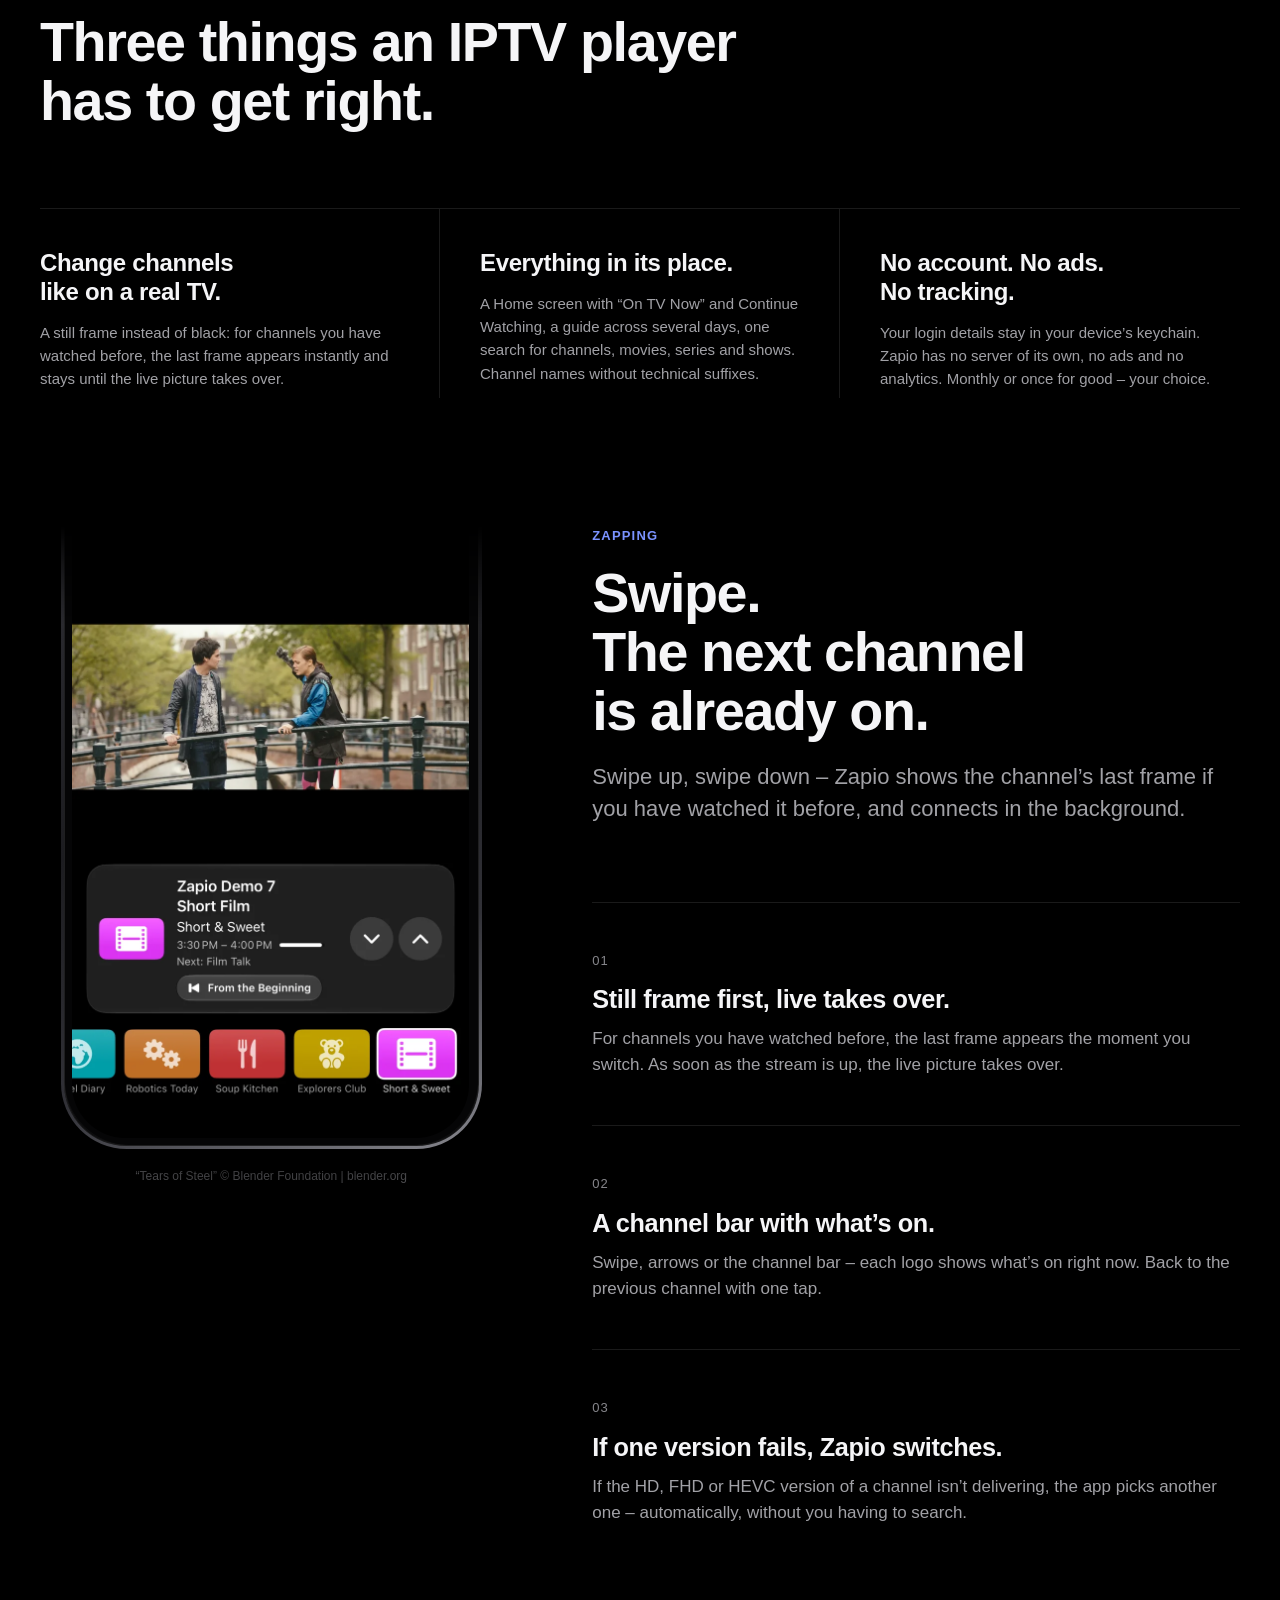
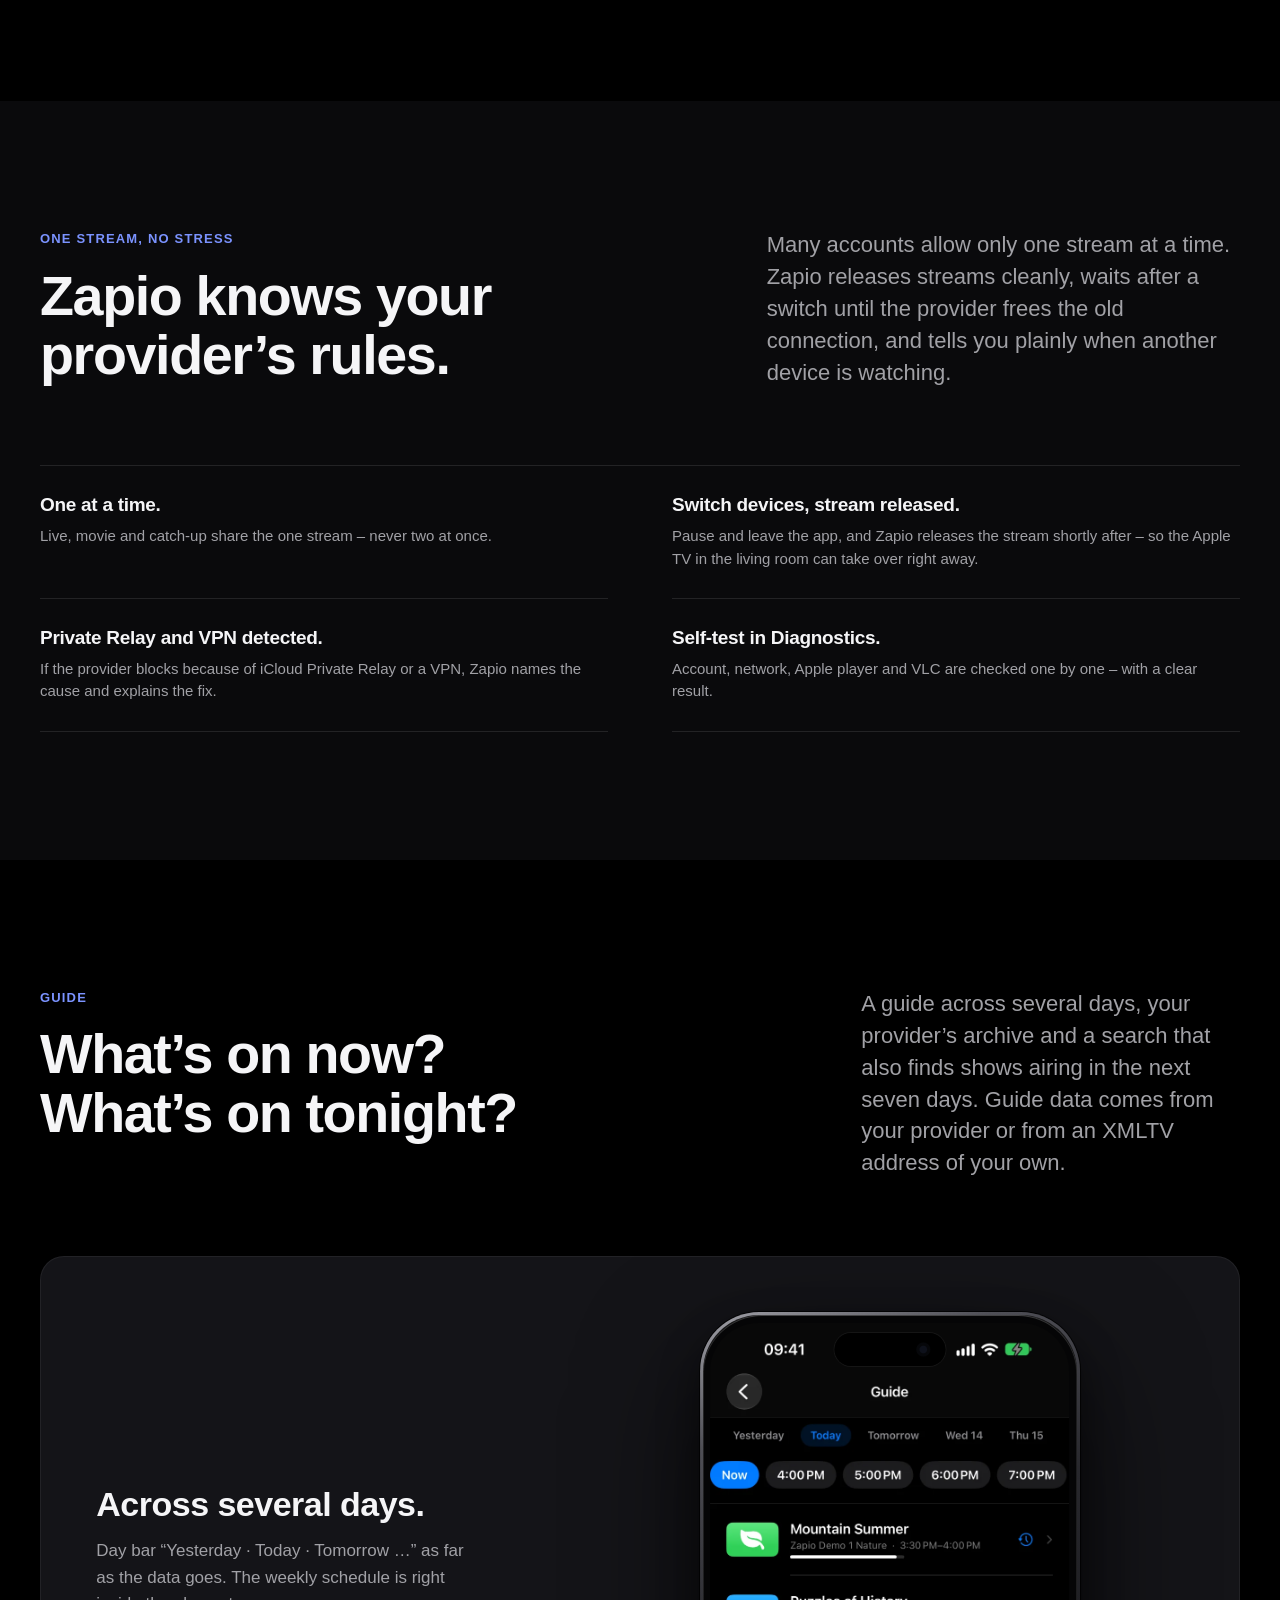
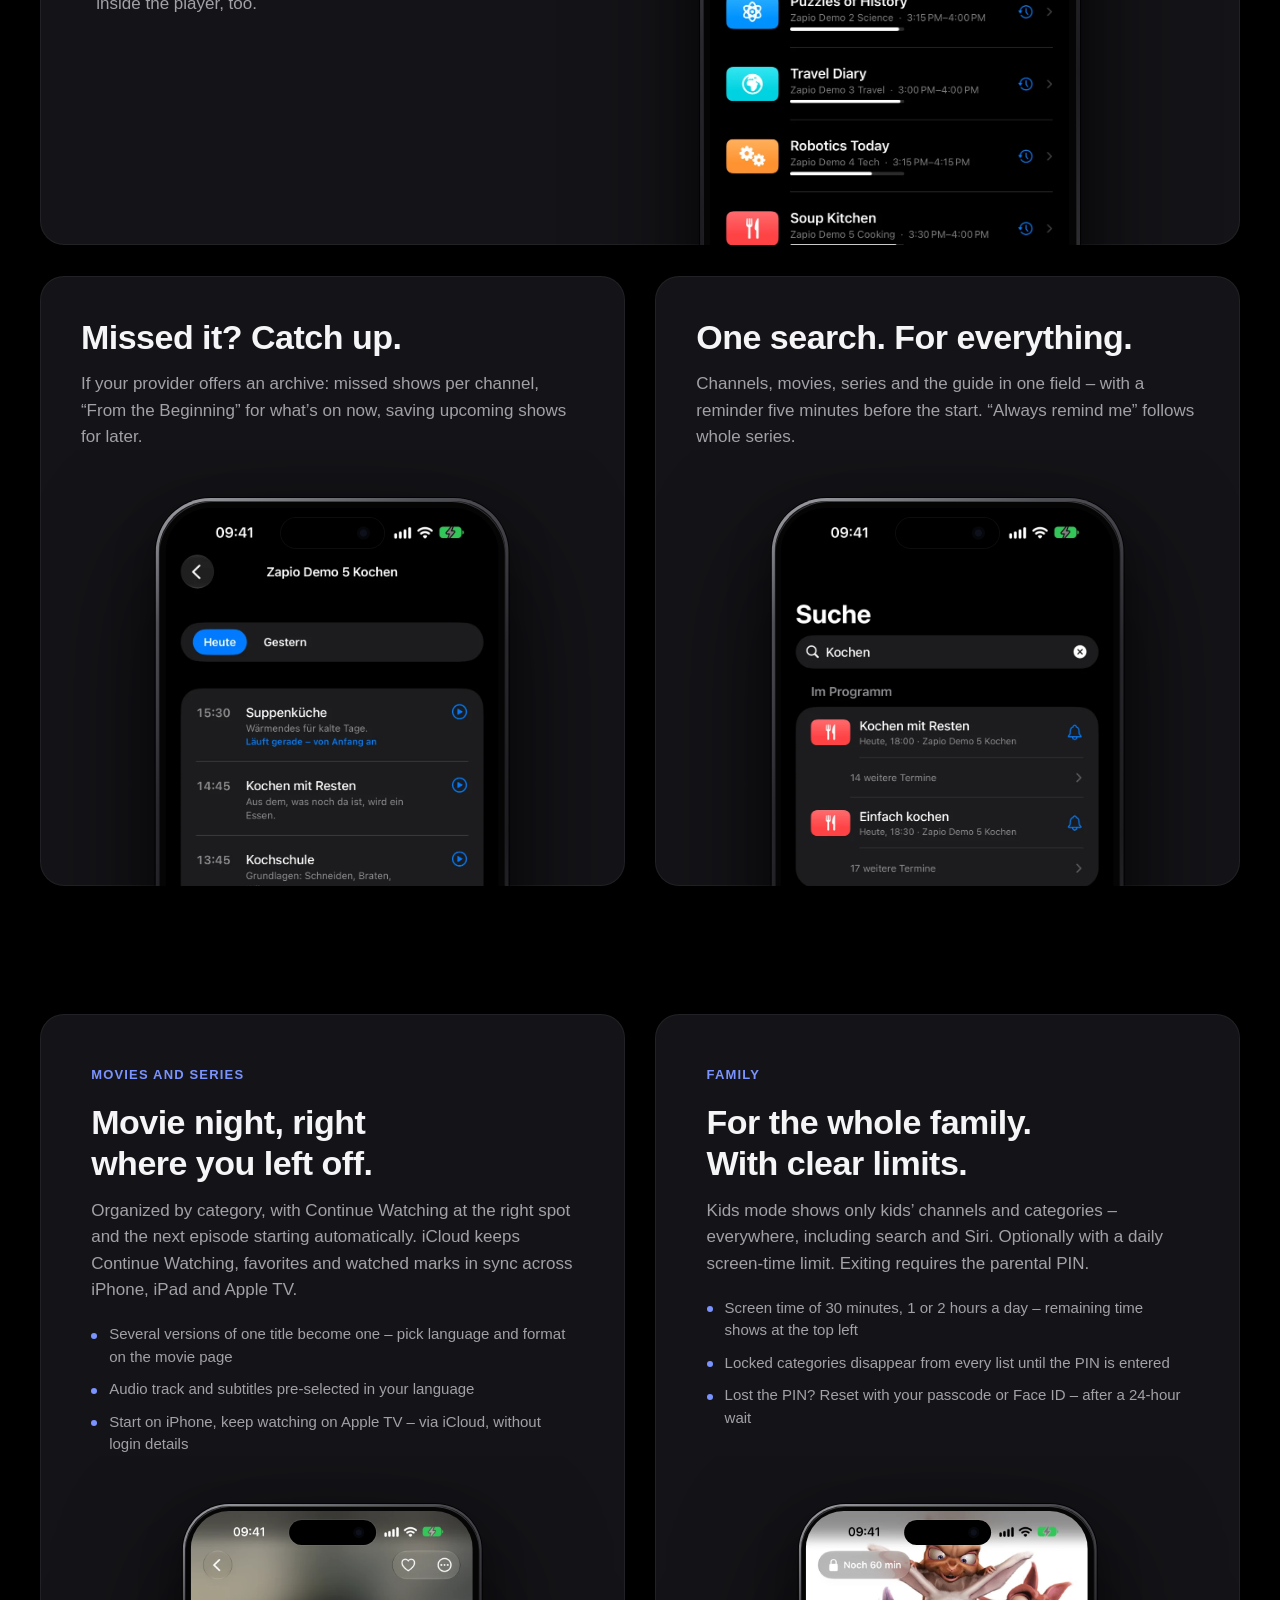
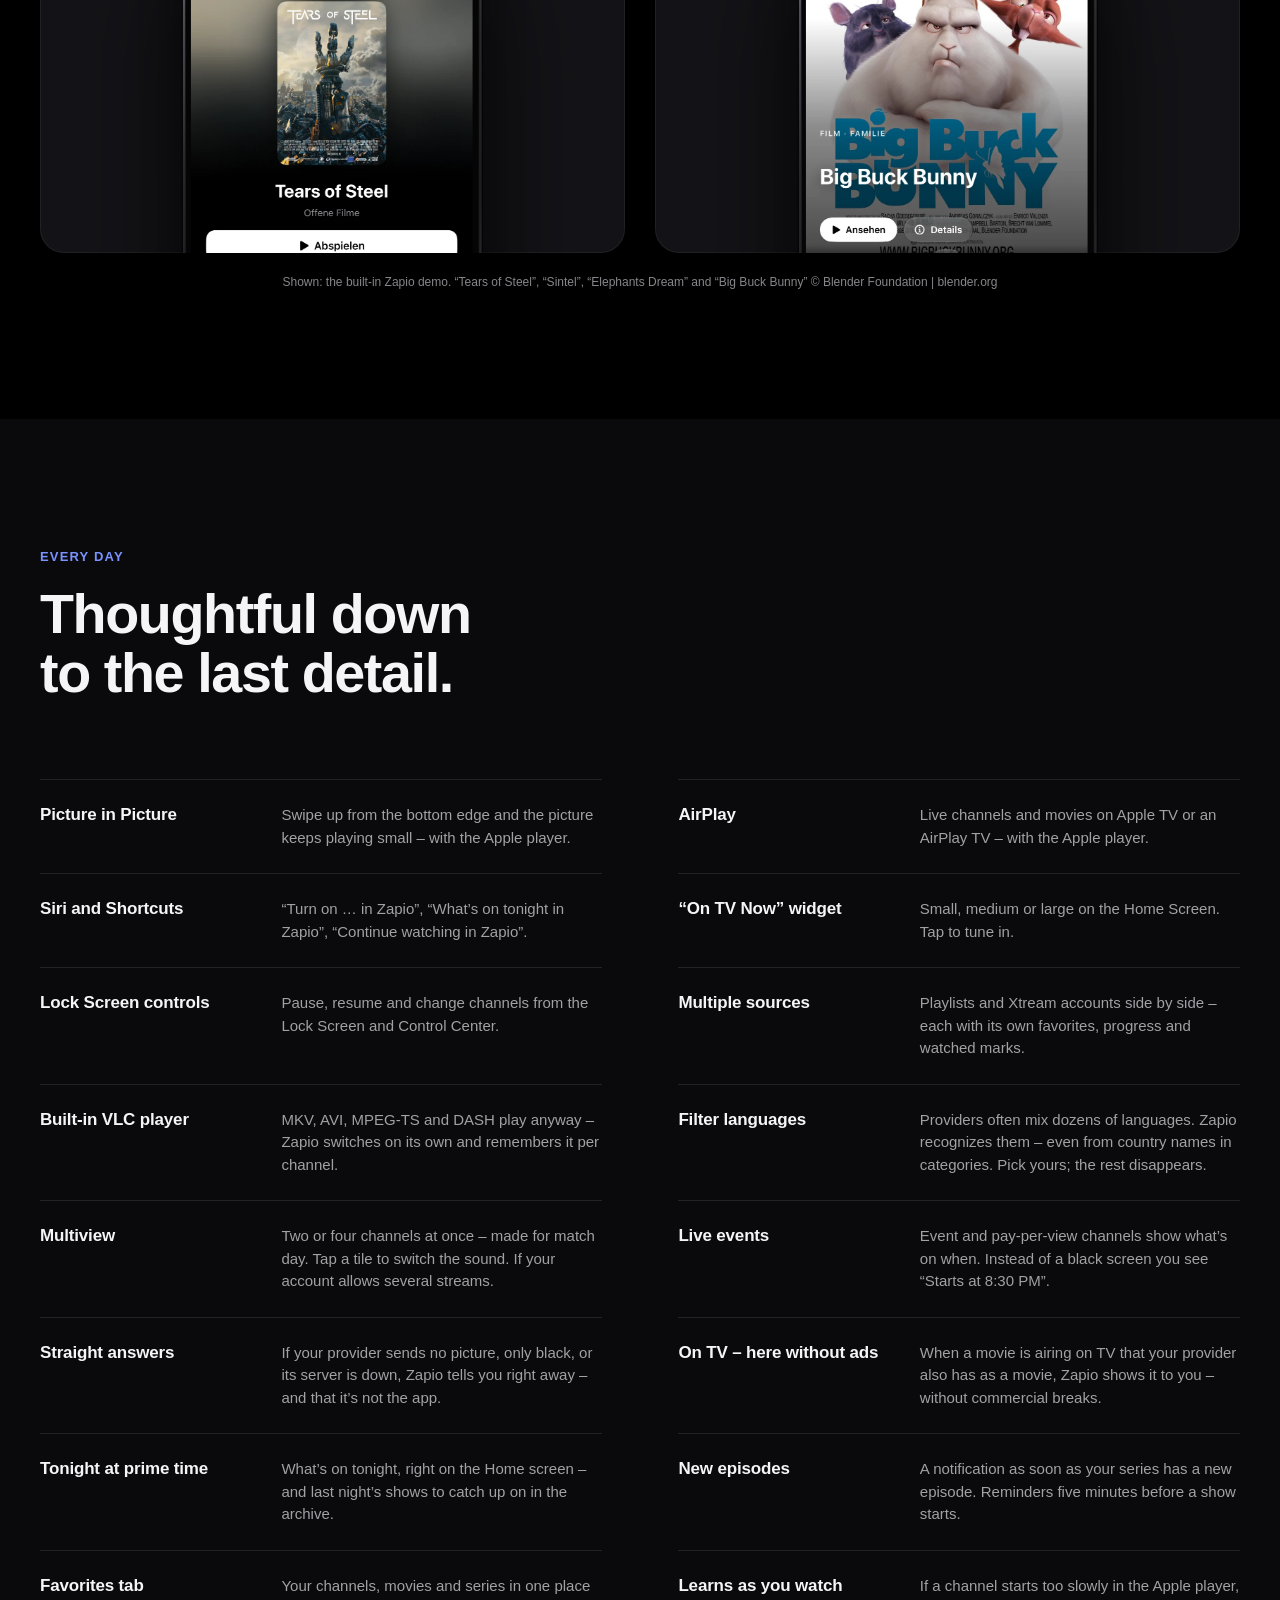
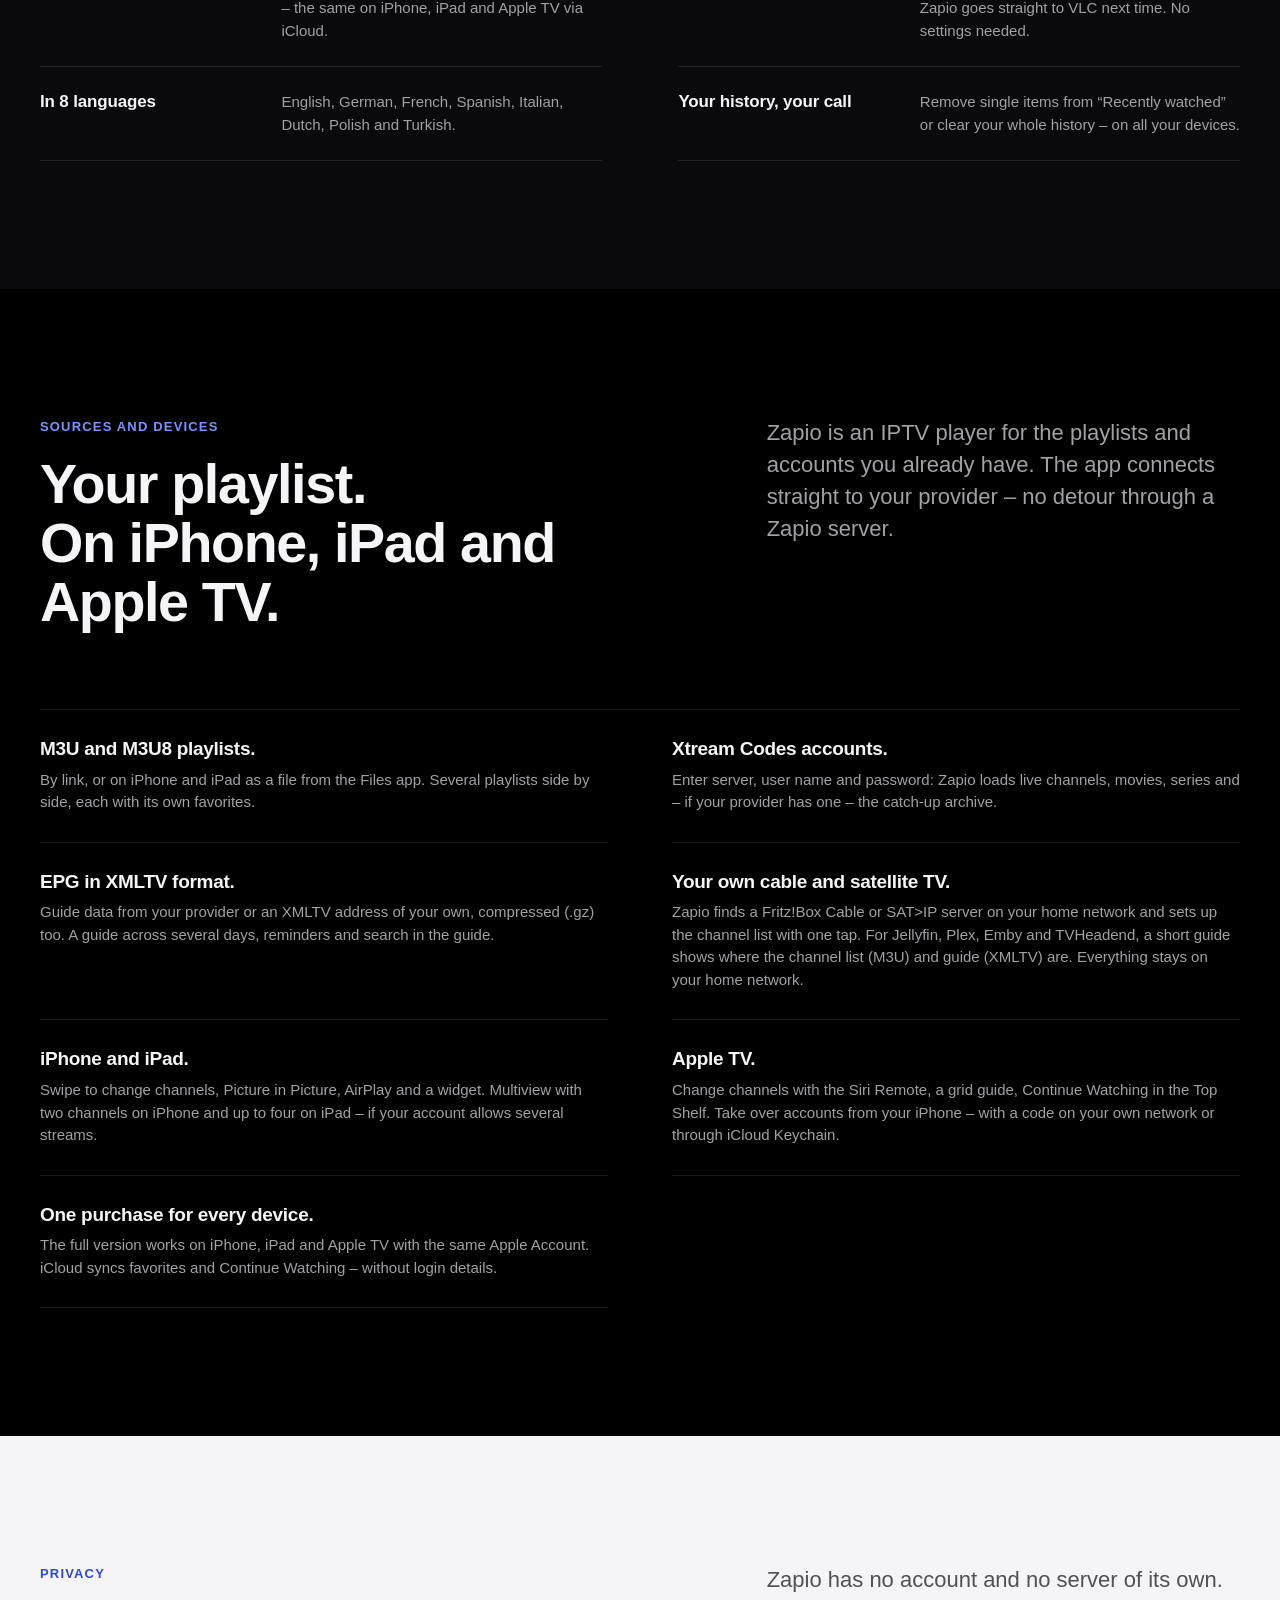
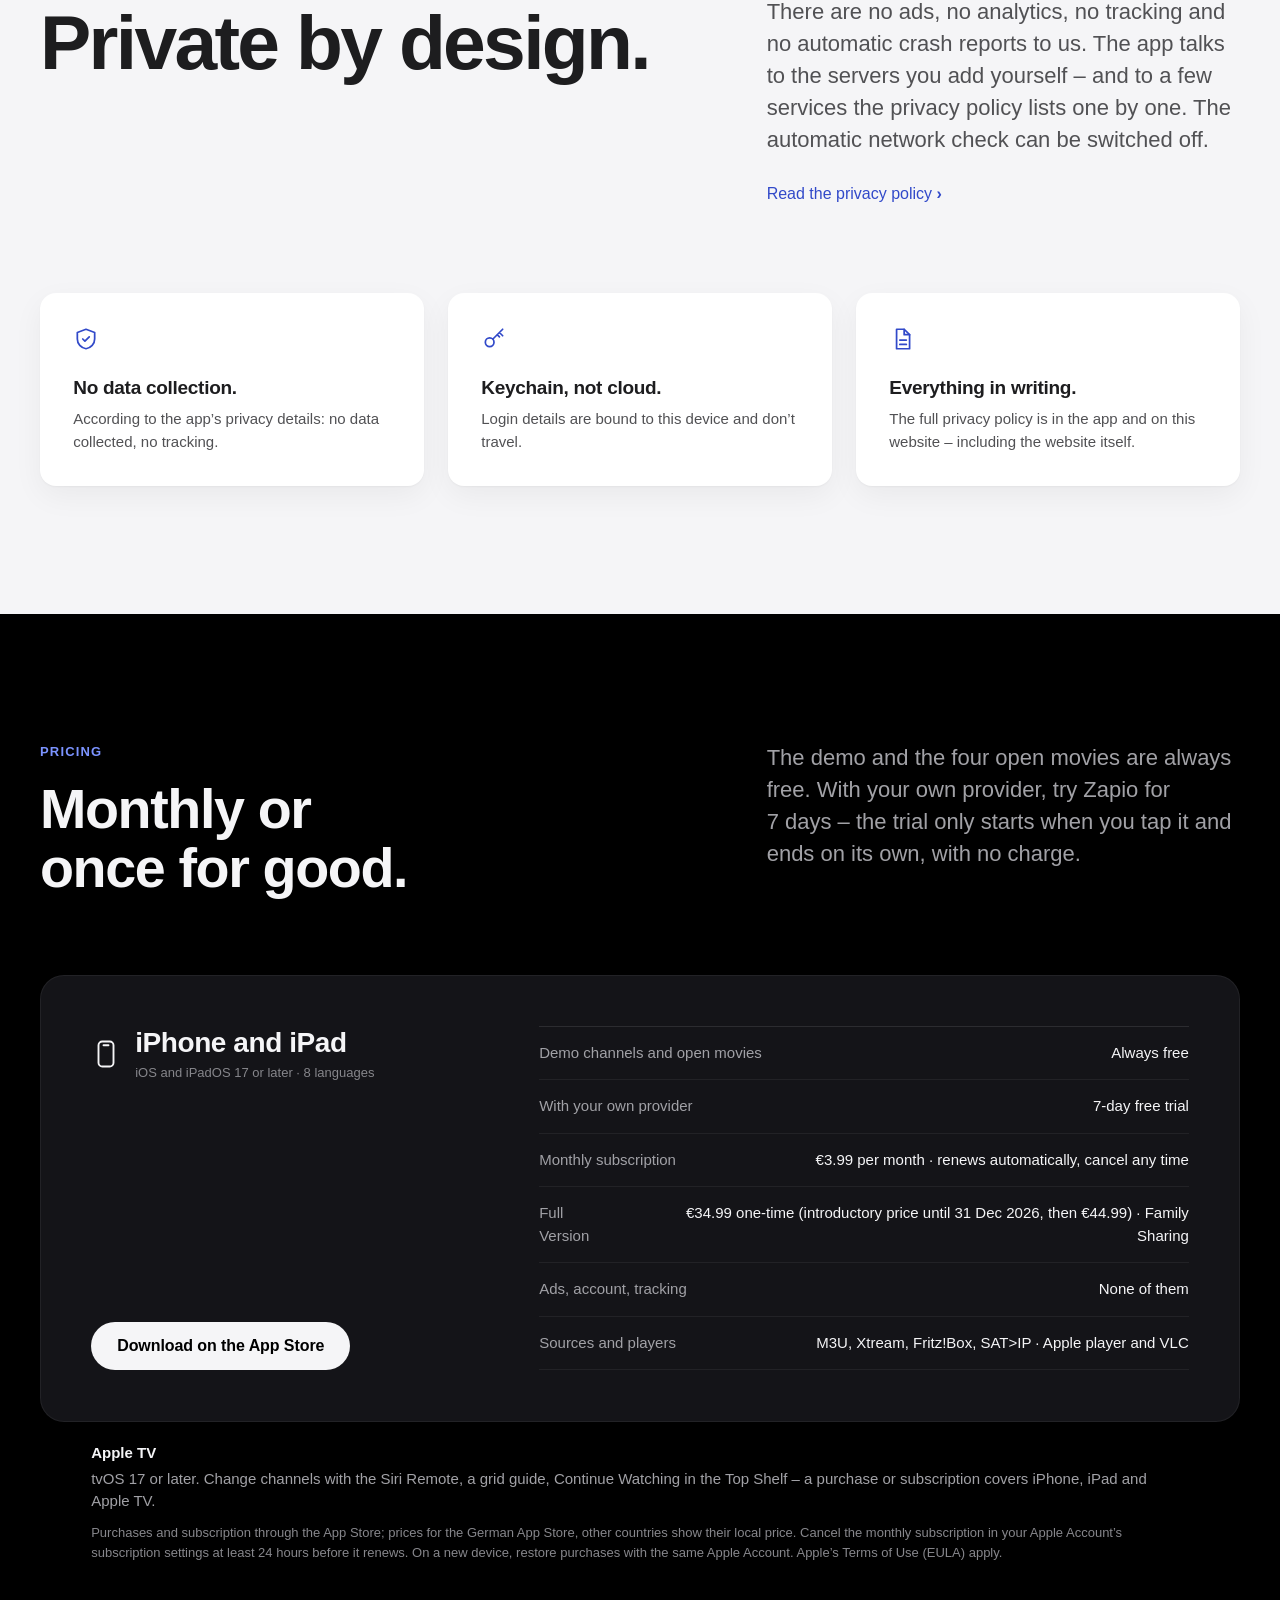
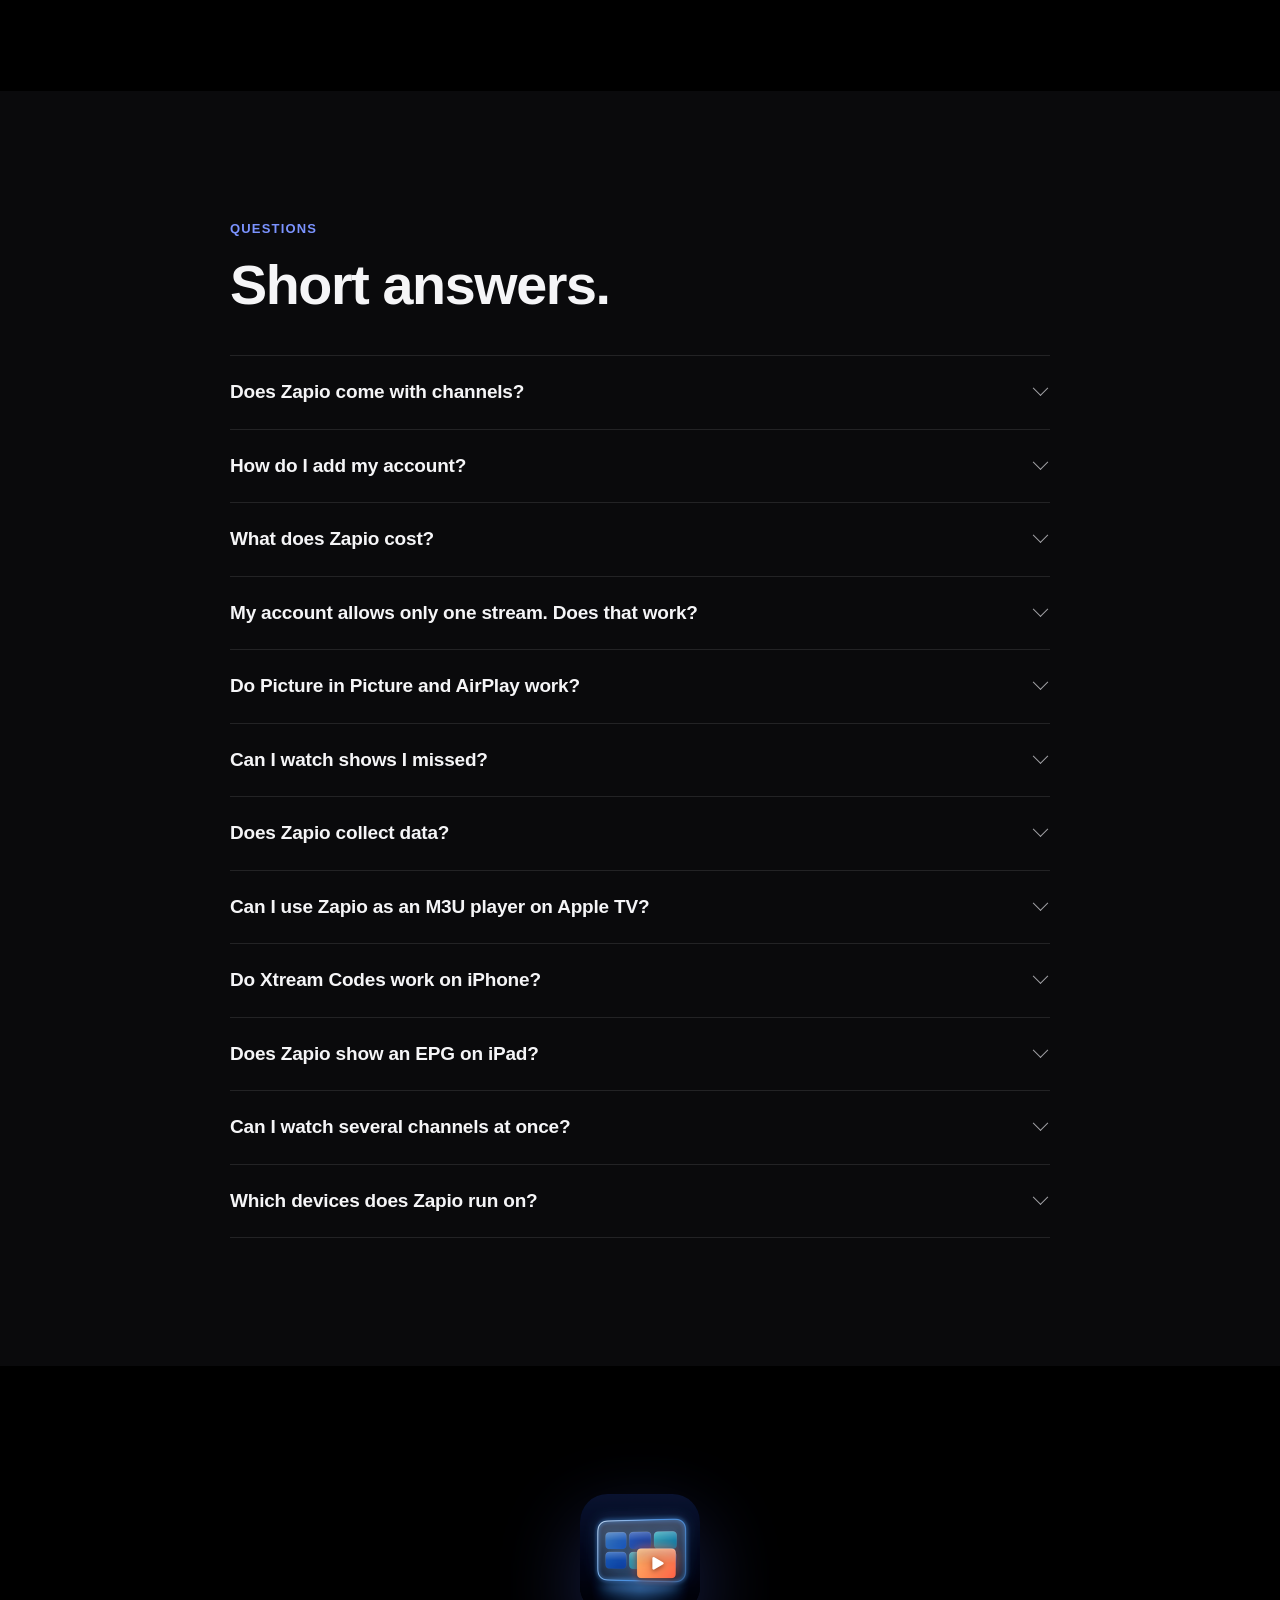
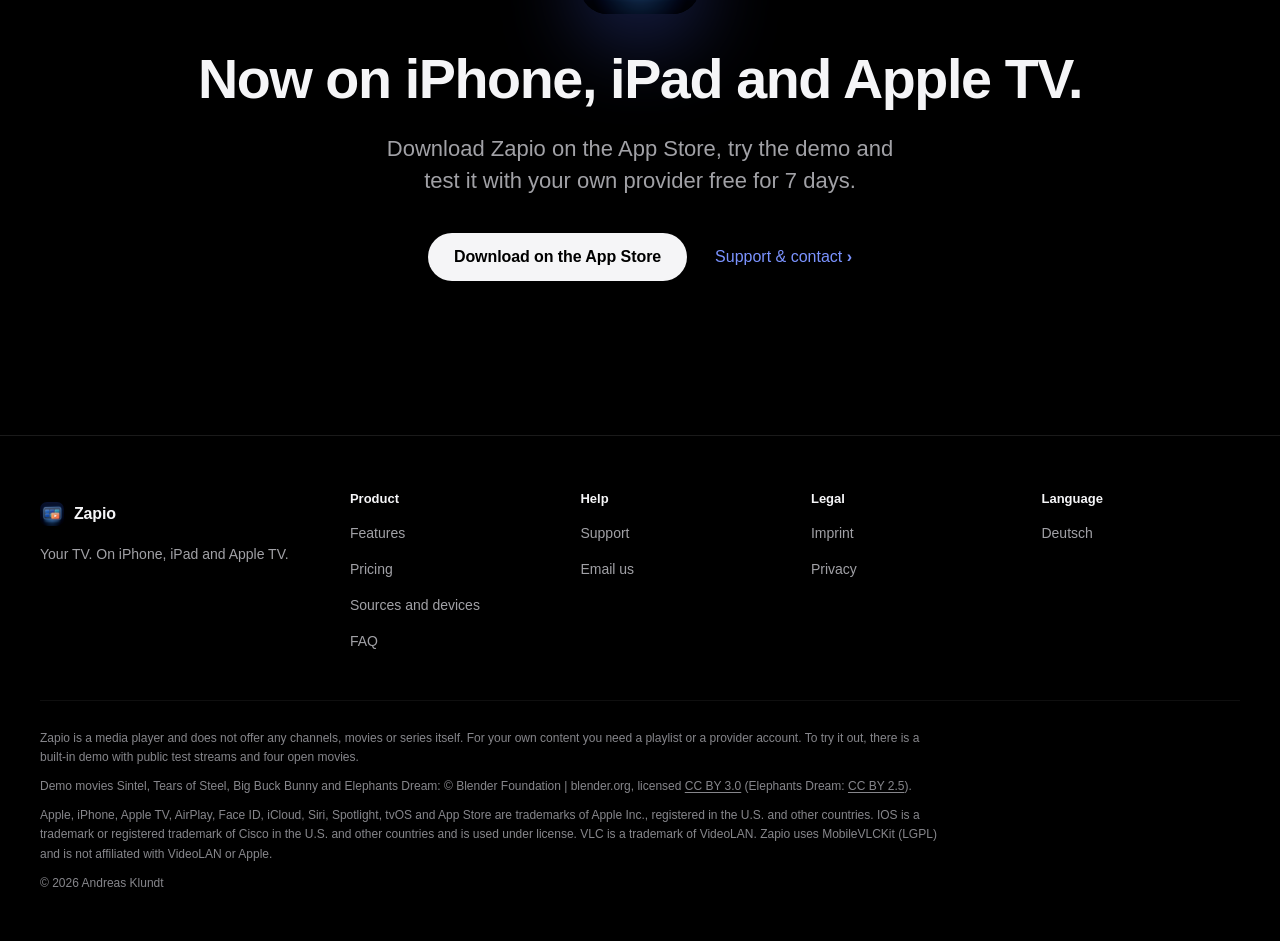
==== commit 66052eb6: "Website" ====
--- a/en/index.html
+++ b/en/index.html
@@ -28,13 +28,14 @@
 <meta name="twitter:description" content="IPTV player for iPhone, iPad and Apple TV: M3U playlists, Xtream Codes, EPG (XMLTV), catch-up and fast zapping. No account, no tracking, no subscription required.">
 <meta name="twitter:image" content="https://zapio-app.github.io/img/og-en.jpg">
 <meta name="twitter:image:alt" content="Zapio in landscape with the built-in demo: live player with a still from Big Buck Bunny, info card and channel bar">
+<meta name="apple-itunes-app" content="app-id=6822676177">
 <link rel="icon" href="../favicon-32.png" sizes="32x32" type="image/png">
 <link rel="icon" href="../favicon-64.png" sizes="64x64" type="image/png">
 <link rel="apple-touch-icon" href="../apple-touch-icon.png">
 <link rel="stylesheet" href="../css/site.css">
 <script>(function(d,w){if('IntersectionObserver' in w&&w.matchMedia&&!w.matchMedia('(prefers-reduced-motion: reduce)').matches)d.documentElement.classList.add('js');})(document,window);</script>
 <link rel="preload" as="image" type="image/webp" href="../img/hero-en-1200.webp" imagesrcset="../img/hero-en-1200.webp 1200w, ../img/hero-en-2400.webp 2400w" imagesizes="(max-width: 640px) 124vw, min(1240px, 84vw)" fetchpriority="high">
-<script type="application/ld+json">{"@context": "https://schema.org", "@graph": [{"@type": "Organization", "name": "Zapio", "founder": {"@type": "Person", "name": "Andreas Klundt"}, "email": "zapio.app@proton.me", "@id": "https://zapio-app.github.io/#org", "url": "https://zapio-app.github.io/", "logo": "https://zapio-app.github.io/icon.png"}, {"@type": "WebSite", "@id": "https://zapio-app.github.io/#website", "url": "https://zapio-app.github.io/", "name": "Zapio", "inLanguage": ["de", "en"], "publisher": {"@id": "https://zapio-app.github.io/#org"}}, {"@type": "SoftwareApplication", "name": "Zapio", "operatingSystem": "iOS 17.0, iPadOS 17.0", "applicationCategory": "MultimediaApplication", "applicationSubCategory": "IPTV Player", "description": "IPTV player for iPhone, iPad and Apple TV: M3U playlists, Xtream Codes, EPG (XMLTV), catch-up and fast zapping. No account, no tracking, no subscription required.", "inLanguage": ["de", "en"], "featureList": ["M3U and M3U8 playlists", "Xtream Codes accounts", "EPG in XMLTV format", "Picture in Picture", "AirPlay", "Siri and Shortcuts", "“On TV Now” widget", "Lock Screen controls", "Multiple sources", "Built-in VLC player", "Filter languages", "Multiview", "Live events", "Straight answers", "On TV – here without ads", "Tonight at prime time", "New episodes", "Favorites tab", "Learns as you watch", "In 8 languages", "Your history, your call"], "availableOnDevice": "iPhone, iPad", "@id": "https://zapio-app.github.io/#app-ios", "url": "https://zapio-app.github.io/en/", "image": "https://zapio-app.github.io/img/og-en.jpg", "screenshot": ["https://zapio-app.github.io/img/hero-en-1200.jpg", "https://zapio-app.github.io/img/player-en-800.jpg", "https://zapio-app.github.io/img/guide-en-800.jpg"], "publisher": {"@id": "https://zapio-app.github.io/#org"}}, {"@type": "SoftwareApplication", "name": "Zapio for Apple TV", "operatingSystem": "tvOS 17.0", "applicationCategory": "MultimediaApplication", "applicationSubCategory": "IPTV Player", "description": "IPTV player for iPhone, iPad and Apple TV: M3U playlists, Xtream Codes, EPG (XMLTV), catch-up and fast zapping. No account, no tracking, no subscription required.", "inLanguage": ["de", "en"], "featureList": ["M3U and M3U8 playlists", "Xtream Codes accounts", "EPG in XMLTV format", "Picture in Picture", "AirPlay", "Siri and Shortcuts", "“On TV Now” widget", "Lock Screen controls", "Multiple sources", "Built-in VLC player", "Filter languages", "Multiview", "Live events", "Straight answers", "On TV – here without ads", "Tonight at prime time", "New episodes", "Favorites tab", "Learns as you watch", "In 8 languages", "Your history, your call"], "availableOnDevice": "Apple TV", "@id": "https://zapio-app.github.io/#app-tvos", "url": "https://zapio-app.github.io/en/", "image": "https://zapio-app.github.io/img/og-en.jpg", "publisher": {"@id": "https://zapio-app.github.io/#org"}}, {"@type": "FAQPage", "mainEntity": [{"@type": "Question", "name": "Does Zapio come with channels?", "acceptedAnswer": {"@type": "Answer", "text": "Only for trying it out. Zapio is a player and does not offer any channels itself. For your own content you need a playlist (M3U) or a provider account (Xtream). The built-in demo has seven made-up channels with public test streams and four open movies."}}, {"@type": "Question", "name": "How do I add my account?", "acceptedAnswer": {"@type": "Answer", "text": "Paste a playlist link or enter server, user name and password – Zapio detects the type. On iPhone and iPad you can also open a playlist file from the Files app. Your login details stay in your device’s keychain."}}, {"@type": "Question", "name": "What does Zapio cost?", "acceptedAnswer": {"@type": "Answer", "text": "The demo is always free. With your provider, you get a 7-day free trial. After that it’s your choice – no subscription required: the monthly subscription at €3.99 per month (renews automatically, cancel any time) or the Full Version as a one-time purchase at €34.99 (introductory price until 31 December 2026, then €44.99) with Family Sharing and all 1.x updates. Prices for the German App Store."}}, {"@type": "Question", "name": "My account allows only one stream. Does that work?", "acceptedAnswer": {"@type": "Answer", "text": "Yes, Zapio is built for that. Live, movie and catch-up share the one connection, and when switching, the app waits until the provider frees the old one. If something is playing on another device, Zapio tells you."}}, {"@type": "Question", "name": "Do Picture in Picture and AirPlay work?", "acceptedAnswer": {"@type": "Answer", "text": "Yes, with the Apple player – that is, live channels (HLS) and movies in MP4. Formats like MKV play through the built-in VLC player, which has no Picture in Picture or AirPlay. If a movie also exists as MP4, Zapio picks that version first."}}, {"@type": "Question", "name": "Can I watch shows I missed?", "acceptedAnswer": {"@type": "Answer", "text": "If your provider offers an archive, yes: missed shows per channel, “From the Beginning” in the player, and upcoming shows can be saved for later. How far back the archive goes is up to the provider."}}, {"@type": "Question", "name": "Does Zapio collect data?", "acceptedAnswer": {"@type": "Answer", "text": "No. No account, no ads, no analytics, no tracking. What you enter stays on your device. The privacy policy lists every server the app contacts. The automatic network check can be switched off."}}, {"@type": "Question", "name": "Can I use Zapio as an M3U player on Apple TV?", "acceptedAnswer": {"@type": "Answer", "text": "Yes. Zapio also runs on Apple TV (tvOS 17 or later). Enter a playlist link or Xtream account there directly, or take it over from your iPhone – with a code on the same network or through iCloud Keychain. One purchase covers iPhone, iPad and Apple TV."}}, {"@type": "Question", "name": "Do Xtream Codes work on iPhone?", "acceptedAnswer": {"@type": "Answer", "text": "Yes. Enter your provider’s server, user name and password – Zapio loads live channels, movies, series, the guide and, if your provider has one, the catch-up archive."}}, {"@type": "Question", "name": "Does Zapio show an EPG on iPad?", "acceptedAnswer": {"@type": "Answer", "text": "Yes. The guide shows your provider’s programme data (XMLTV) across several days – on iPhone, iPad and Apple TV. If the guide is missing or incomplete, add an XMLTV address of your own, compressed (.gz) works too."}}, {"@type": "Question", "name": "Can I watch several channels at once?", "acceptedAnswer": {"@type": "Answer", "text": "Yes, with Multiview: two or four channels on iPad and Apple TV, two on iPhone. Each channel is a stream of its own, so Multiview is only available if your account allows several streams at the same time."}}, {"@type": "Question", "name": "Which devices does Zapio run on?", "acceptedAnswer": {"@type": "Answer", "text": "iPhone and iPad with iOS or iPadOS 17 or later, and Apple TV with tvOS 17 or later – in English, German, French, Spanish, Italian, Dutch, Polish and Turkish."}}], "@id": "https://zapio-app.github.io/en/#faq"}]}</script>
+<script type="application/ld+json">{"@context": "https://schema.org", "@graph": [{"@type": "Organization", "name": "Zapio", "founder": {"@type": "Person", "name": "Andreas Klundt"}, "email": "zapio.app@proton.me", "@id": "https://zapio-app.github.io/#org", "url": "https://zapio-app.github.io/", "logo": "https://zapio-app.github.io/icon.png"}, {"@type": "WebSite", "@id": "https://zapio-app.github.io/#website", "url": "https://zapio-app.github.io/", "name": "Zapio", "inLanguage": ["de", "en"], "publisher": {"@id": "https://zapio-app.github.io/#org"}}, {"@type": "SoftwareApplication", "name": "Zapio", "operatingSystem": "iOS 17.0, iPadOS 17.0", "applicationCategory": "MultimediaApplication", "applicationSubCategory": "IPTV Player", "description": "IPTV player for iPhone, iPad and Apple TV: M3U playlists, Xtream Codes, EPG (XMLTV), catch-up and fast zapping. No account, no tracking, no subscription required.", "inLanguage": ["de", "en"], "featureList": ["M3U and M3U8 playlists", "Xtream Codes accounts", "EPG in XMLTV format", "Picture in Picture", "AirPlay", "Siri and Shortcuts", "“On TV Now” widget", "Lock Screen controls", "Multiple sources", "Built-in VLC player", "Filter languages", "Multiview", "Live events", "Straight answers", "On TV – here without ads", "Tonight at prime time", "New episodes", "Favorites tab", "Learns as you watch", "In 8 languages", "Your history, your call"], "availableOnDevice": "iPhone, iPad", "@id": "https://zapio-app.github.io/#app-ios", "url": "https://zapio-app.github.io/en/", "image": "https://zapio-app.github.io/img/og-en.jpg", "screenshot": ["https://zapio-app.github.io/img/hero-en-1200.jpg", "https://zapio-app.github.io/img/player-en-800.jpg", "https://zapio-app.github.io/img/guide-en-800.jpg"], "publisher": {"@id": "https://zapio-app.github.io/#org"}, "installUrl": "https://apps.apple.com/app/id6822676177", "offers": {"@type": "Offer", "price": "0", "priceCurrency": "EUR", "url": "https://apps.apple.com/app/id6822676177"}}, {"@type": "SoftwareApplication", "name": "Zapio for Apple TV", "operatingSystem": "tvOS 17.0", "applicationCategory": "MultimediaApplication", "applicationSubCategory": "IPTV Player", "description": "IPTV player for iPhone, iPad and Apple TV: M3U playlists, Xtream Codes, EPG (XMLTV), catch-up and fast zapping. No account, no tracking, no subscription required.", "inLanguage": ["de", "en"], "featureList": ["M3U and M3U8 playlists", "Xtream Codes accounts", "EPG in XMLTV format", "Picture in Picture", "AirPlay", "Siri and Shortcuts", "“On TV Now” widget", "Lock Screen controls", "Multiple sources", "Built-in VLC player", "Filter languages", "Multiview", "Live events", "Straight answers", "On TV – here without ads", "Tonight at prime time", "New episodes", "Favorites tab", "Learns as you watch", "In 8 languages", "Your history, your call"], "availableOnDevice": "Apple TV", "@id": "https://zapio-app.github.io/#app-tvos", "url": "https://zapio-app.github.io/en/", "image": "https://zapio-app.github.io/img/og-en.jpg", "publisher": {"@id": "https://zapio-app.github.io/#org"}, "installUrl": "https://apps.apple.com/app/id6822676177", "offers": {"@type": "Offer", "price": "0", "priceCurrency": "EUR", "url": "https://apps.apple.com/app/id6822676177"}}, {"@type": "FAQPage", "mainEntity": [{"@type": "Question", "name": "Does Zapio come with channels?", "acceptedAnswer": {"@type": "Answer", "text": "Only for trying it out. Zapio is a player and does not offer any channels itself. For your own content you need a playlist (M3U) or a provider account (Xtream). The built-in demo has seven made-up channels with public test streams and four open movies."}}, {"@type": "Question", "name": "How do I add my account?", "acceptedAnswer": {"@type": "Answer", "text": "Paste a playlist link or enter server, user name and password – Zapio detects the type. On iPhone and iPad you can also open a playlist file from the Files app. Your login details stay in your device’s keychain."}}, {"@type": "Question", "name": "What does Zapio cost?", "acceptedAnswer": {"@type": "Answer", "text": "The demo is always free. With your provider, you get a 7-day free trial. After that it’s your choice – no subscription required: the monthly subscription at €3.99 per month (renews automatically, cancel any time) or the Full Version as a one-time purchase at €34.99 (introductory price until 31 December 2026, then €44.99) with Family Sharing and all 1.x updates. Prices for the German App Store."}}, {"@type": "Question", "name": "My account allows only one stream. Does that work?", "acceptedAnswer": {"@type": "Answer", "text": "Yes, Zapio is built for that. Live, movie and catch-up share the one connection, and when switching, the app waits until the provider frees the old one. If something is playing on another device, Zapio tells you."}}, {"@type": "Question", "name": "Do Picture in Picture and AirPlay work?", "acceptedAnswer": {"@type": "Answer", "text": "Yes, with the Apple player – that is, live channels (HLS) and movies in MP4. Formats like MKV play through the built-in VLC player, which has no Picture in Picture or AirPlay. If a movie also exists as MP4, Zapio picks that version first."}}, {"@type": "Question", "name": "Can I watch shows I missed?", "acceptedAnswer": {"@type": "Answer", "text": "If your provider offers an archive, yes: missed shows per channel, “From the Beginning” in the player, and upcoming shows can be saved for later. How far back the archive goes is up to the provider."}}, {"@type": "Question", "name": "Does Zapio collect data?", "acceptedAnswer": {"@type": "Answer", "text": "No. No account, no ads, no analytics, no tracking. What you enter stays on your device. The privacy policy lists every server the app contacts. The automatic network check can be switched off."}}, {"@type": "Question", "name": "Can I use Zapio as an M3U player on Apple TV?", "acceptedAnswer": {"@type": "Answer", "text": "Yes. Zapio also runs on Apple TV (tvOS 17 or later). Enter a playlist link or Xtream account there directly, or take it over from your iPhone – with a code on the same network or through iCloud Keychain. One purchase covers iPhone, iPad and Apple TV."}}, {"@type": "Question", "name": "Do Xtream Codes work on iPhone?", "acceptedAnswer": {"@type": "Answer", "text": "Yes. Enter your provider’s server, user name and password – Zapio loads live channels, movies, series, the guide and, if your provider has one, the catch-up archive."}}, {"@type": "Question", "name": "Does Zapio show an EPG on iPad?", "acceptedAnswer": {"@type": "Answer", "text": "Yes. The guide shows your provider’s programme data (XMLTV) across several days – on iPhone, iPad and Apple TV. If the guide is missing or incomplete, add an XMLTV address of your own, compressed (.gz) works too."}}, {"@type": "Question", "name": "Can I watch several channels at once?", "acceptedAnswer": {"@type": "Answer", "text": "Yes, with Multiview: two or four channels on iPad and Apple TV, two on iPhone. Each channel is a stream of its own, so Multiview is only available if your account allows several streams at the same time."}}, {"@type": "Question", "name": "Which devices does Zapio run on?", "acceptedAnswer": {"@type": "Answer", "text": "iPhone and iPad with iOS or iPadOS 17 or later, and Apple TV with tvOS 17 or later – in English, German, French, Spanish, Italian, Dutch, Polish and Turkish."}}], "@id": "https://zapio-app.github.io/en/#faq"}]}</script>
 </head>
 <body>
 <a class="skip" href="#main">Skip to content</a>
@@ -46,11 +47,11 @@
 
 <header class="hero">
   <div class="wrap">
-    <p class="eyebrow">For iPhone, iPad and Apple&nbsp;TV&nbsp;·&nbsp;Coming soon to the App&nbsp;Store</p>
+    <p class="eyebrow">For iPhone, iPad and Apple&nbsp;TV on the App&nbsp;Store</p>
     <p class="hook">Tired of IPTV apps that stutter, freeze and look like they’re from ten&nbsp;years&nbsp;ago?</p>
     <h1>Television, the way it should be.</h1>
-    <p class="lead">Zapio turns your playlist into TV that feels like a streaming service: swipe – and the next channel is there. TV guide, catch‑up, movies and series, neatly organized on iPhone, iPad and Apple&nbsp;TV. Monthly or once for good – no subscription required. No ads, no account, no tracking.</p>
-    <div class="cta"><a class="btn" href="#funktionen">See features</a><a class="link" href="support.html">Help &amp; support</a></div>
+    <p class="lead">Zapio turns your playlist into TV that feels like a streaming service: swipe – and the next channel is there. TV guide, your provider’s catch‑up, movies and series, neatly organized on iPhone, iPad and Apple&nbsp;TV. Monthly or once for good – no subscription required. No ads, no account, no tracking.</p>
+    <div class="cta"><a class="btn" href="https://apps.apple.com/app/id6822676177">Download on the App Store</a><a class="link" href="#funktionen">See features</a></div>
     <p class="note">Zapio does not offer any channels or movies itself. For your own content you need a playlist or a provider account.</p>
   </div>
   <div class="stage"><div class="frame-land"><picture><source type="image/webp" srcset="../img/hero-en-1200.webp 1200w, ../img/hero-en-2400.webp 2400w" sizes="(max-width: 640px) 124vw, min(1240px, 84vw)"><img src="../img/hero-en-1200.jpg" srcset="../img/hero-en-1200.jpg 1200w, ../img/hero-en-2400.jpg 2400w" sizes="(max-width: 640px) 124vw, min(1240px, 84vw)" width="1200" height="552" alt="Zapio in landscape: live player with “Zapio Demo 6 Kids”, a still from Big Buck Bunny, an info card with the current show and a channel bar with seven demo channels" fetchpriority="high"></picture><span class="glint" aria-hidden="true"></span></div></div>
@@ -121,7 +122,7 @@
   <div class="wrap">
     <div class="split reveal"><div><p class="kicker">Pricing</p><h2 id="h-price">Monthly or<br>once for good.</h2></div><p class="lead">The demo and the four open movies are always free. With your own provider, try Zapio for 7&nbsp;days – the trial only starts when you tap it and ends on its own, with no charge.</p></div>
     <article class="plan reveal">
-      <div class="head"><div class="platform"><svg viewBox="0 0 24 24" aria-hidden="true"><rect x="6" y="2" width="12" height="20" rx="3"/><path d="M10 5h4"/></svg><div><h3>iPhone and iPad</h3><span>iOS and iPadOS&nbsp;17 or later · 8&nbsp;languages</span></div></div><span class="pill">Coming soon to the App&nbsp;Store</span></div>
+      <div class="head"><div class="platform"><svg viewBox="0 0 24 24" aria-hidden="true"><rect x="6" y="2" width="12" height="20" rx="3"/><path d="M10 5h4"/></svg><div><h3>iPhone and iPad</h3><span>iOS and iPadOS&nbsp;17 or later · 8&nbsp;languages</span></div></div><a class="btn" href="https://apps.apple.com/app/id6822676177">Download on the App Store</a></div>
       <dl><div><dt>Demo channels and open movies</dt><dd>Always free</dd></div><div><dt>With your own provider</dt><dd>7‑day free trial</dd></div><div><dt>Monthly subscription</dt><dd>€3.99 per month · renews automatically, cancel any time</dd></div><div><dt>Full Version</dt><dd>€34.99 one-time (introductory price until 31 Dec 2026, then €44.99) · Family Sharing</dd></div><div><dt>Ads, account, tracking</dt><dd>None of them</dd></div><div><dt>Sources and players</dt><dd>M3U, Xtream, Fritz!Box, SAT>IP · Apple player and VLC</dd></div></dl>
     </article>
     <div class="tvline"><h3>Apple&nbsp;TV</h3><p>tvOS&nbsp;17 or later. Change channels with the Siri Remote, a grid guide, Continue Watching in the Top Shelf – a purchase or subscription covers iPhone, iPad and Apple&nbsp;TV.</p></div>
@@ -139,9 +140,9 @@
 <section class="closing" aria-labelledby="h-end">
   <div class="wrap reveal">
     <img class="icon" src="../img/icon-240.png" width="120" height="120" alt="">
-    <h2 id="h-end">Coming soon to iPhone, iPad and Apple&nbsp;TV.</h2>
-    <p class="lead">Zapio is coming soon to the App&nbsp;Store. Until then, read what the app can do or tell us what you’d like to see.</p>
-    <div class="cta"><span class="pill">Coming soon to the App&nbsp;Store</span><a class="link" href="support.html">Support &amp; contact</a></div>
+    <h2 id="h-end">Now on iPhone, iPad and Apple&nbsp;TV.</h2>
+    <p class="lead">Download Zapio on the App&nbsp;Store, try the demo and test it with your own provider free for 7&nbsp;days.</p>
+    <div class="cta"><a class="btn" href="https://apps.apple.com/app/id6822676177">Download on the App Store</a><a class="link" href="support.html">Support &amp; contact</a></div>
   </div>
 </section>
 </main>
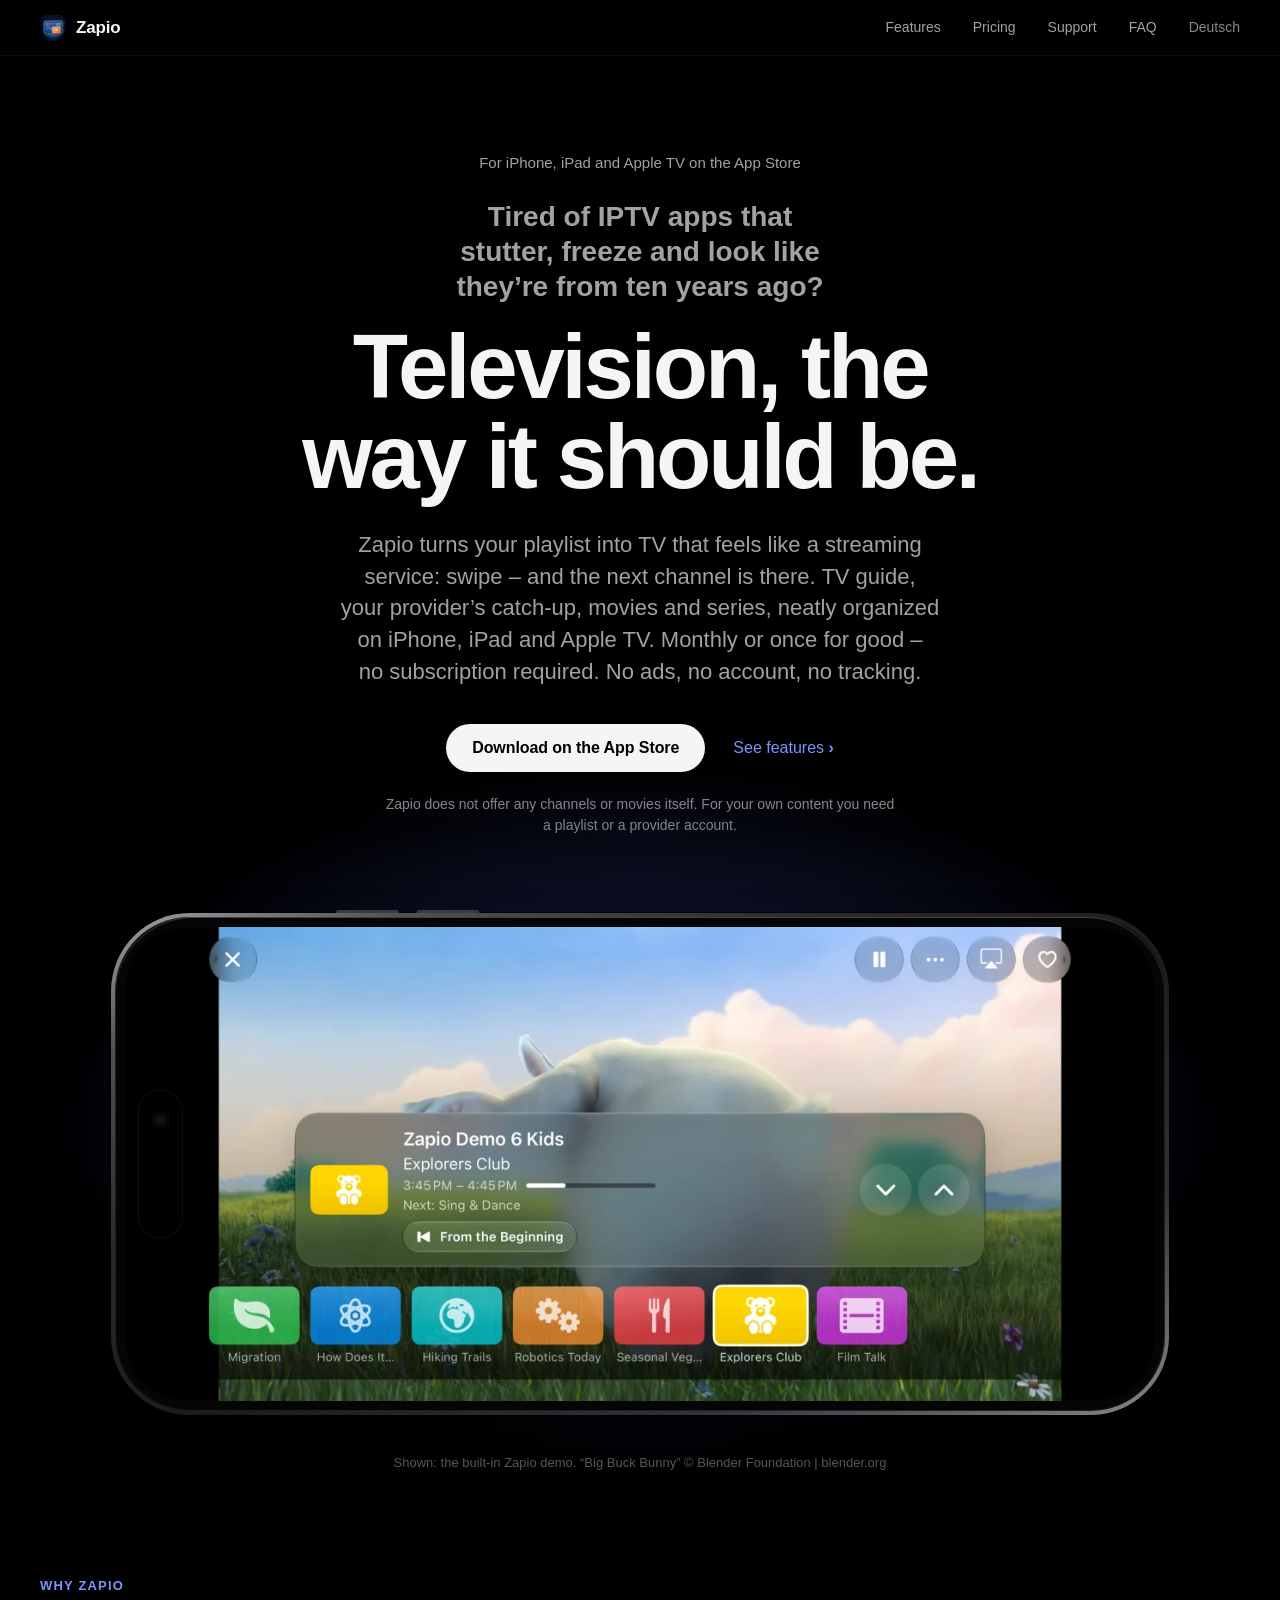
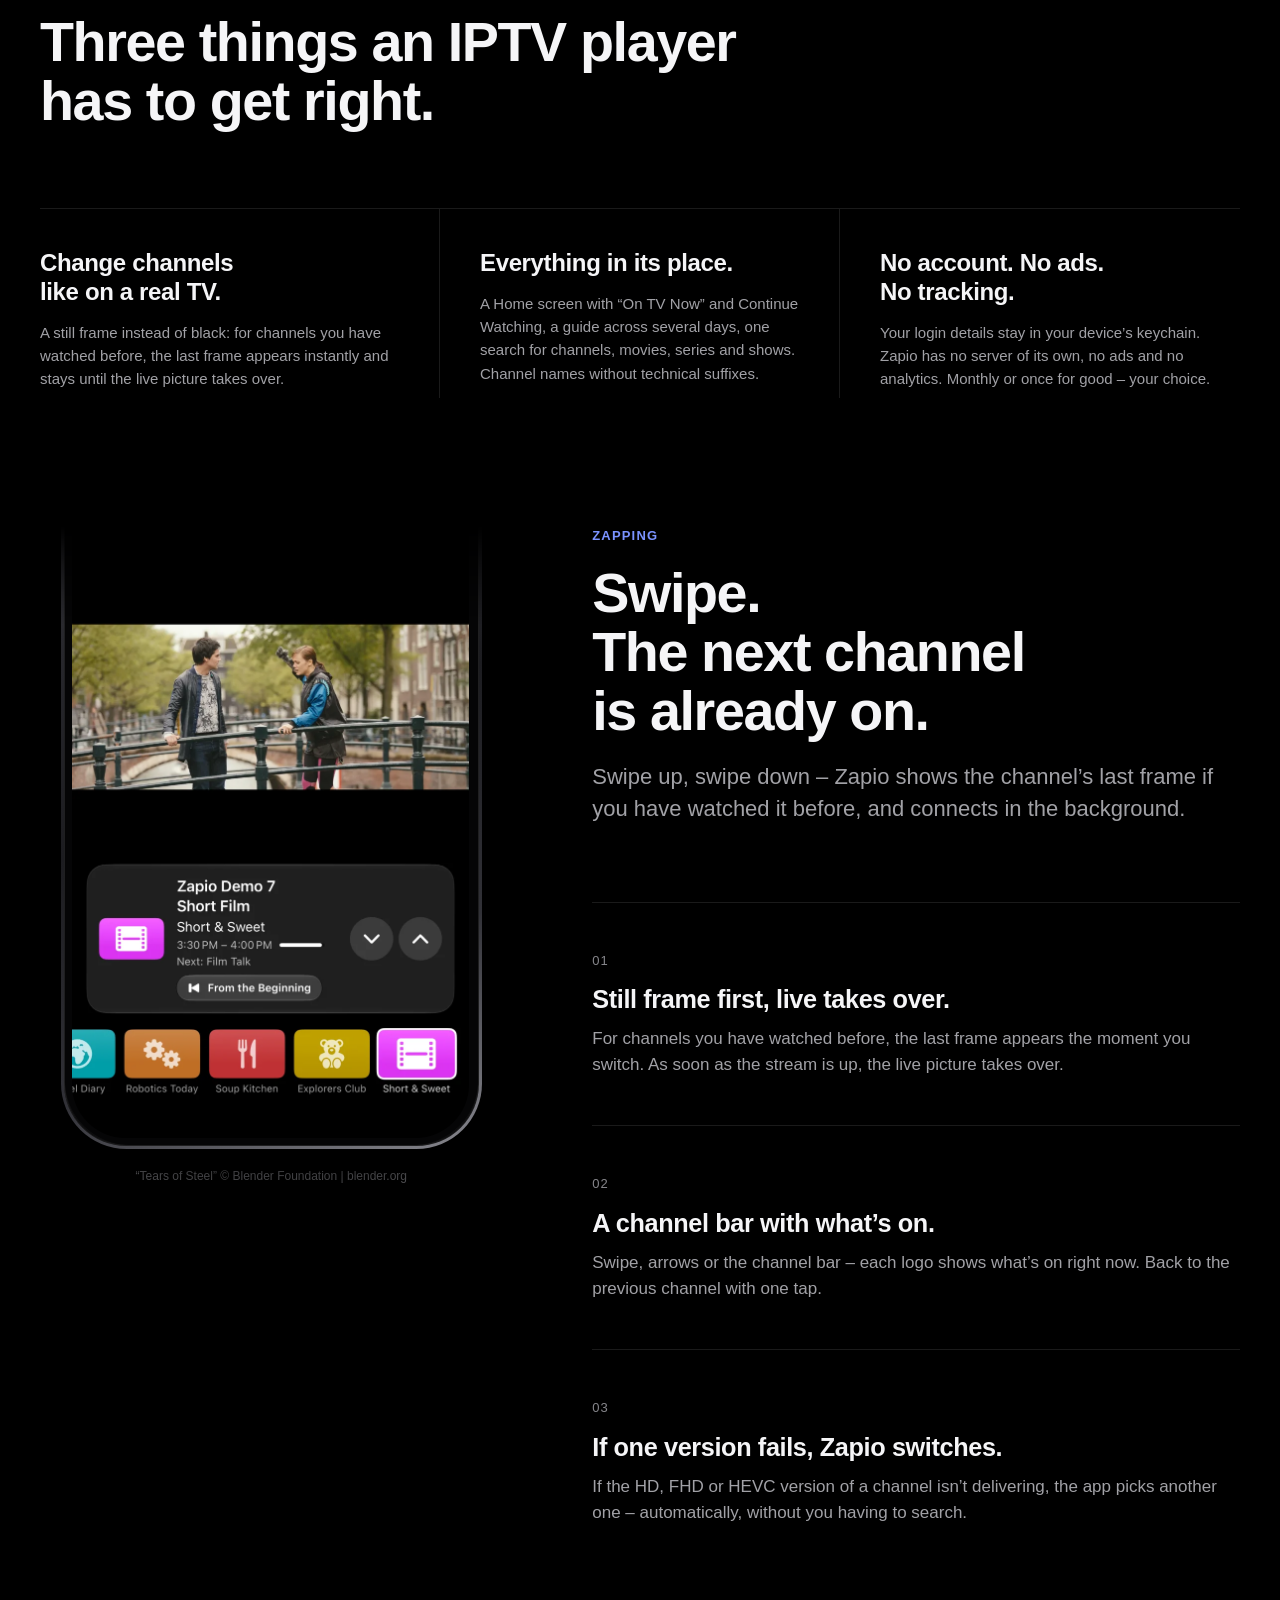
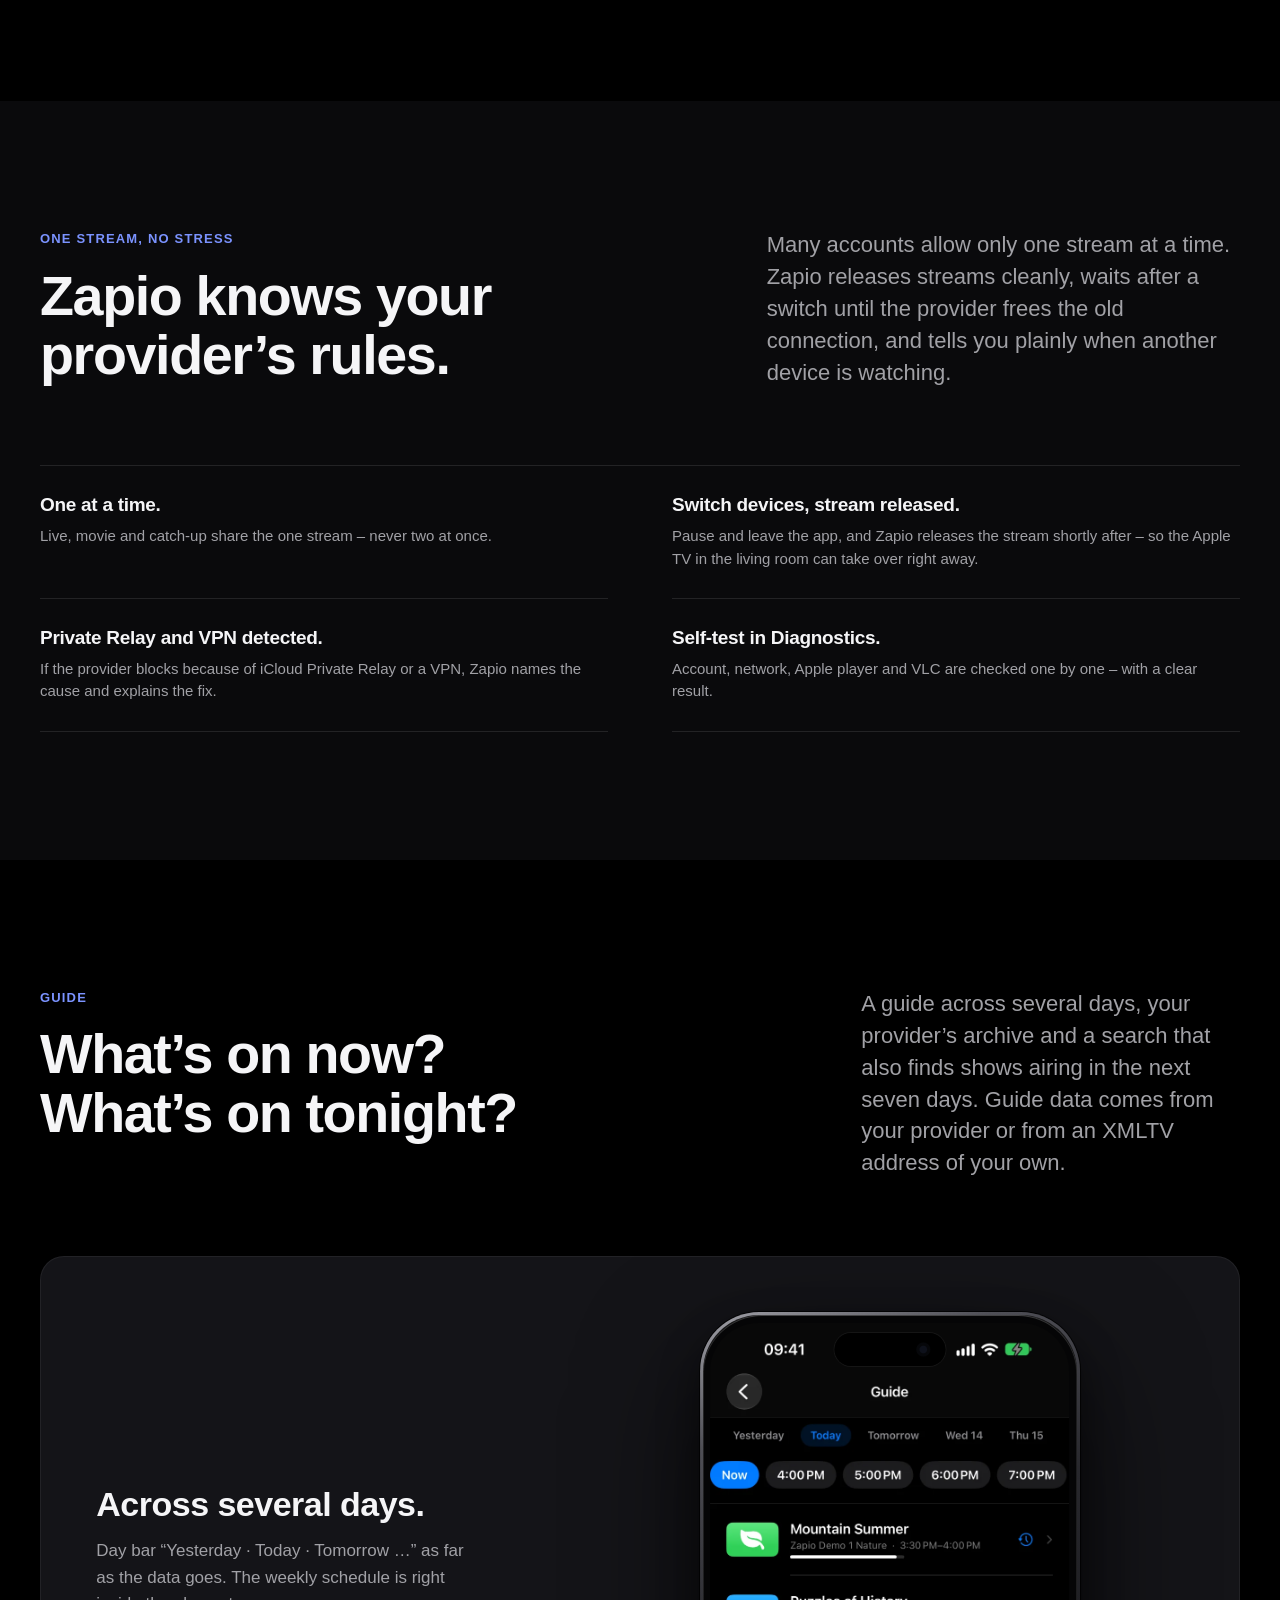
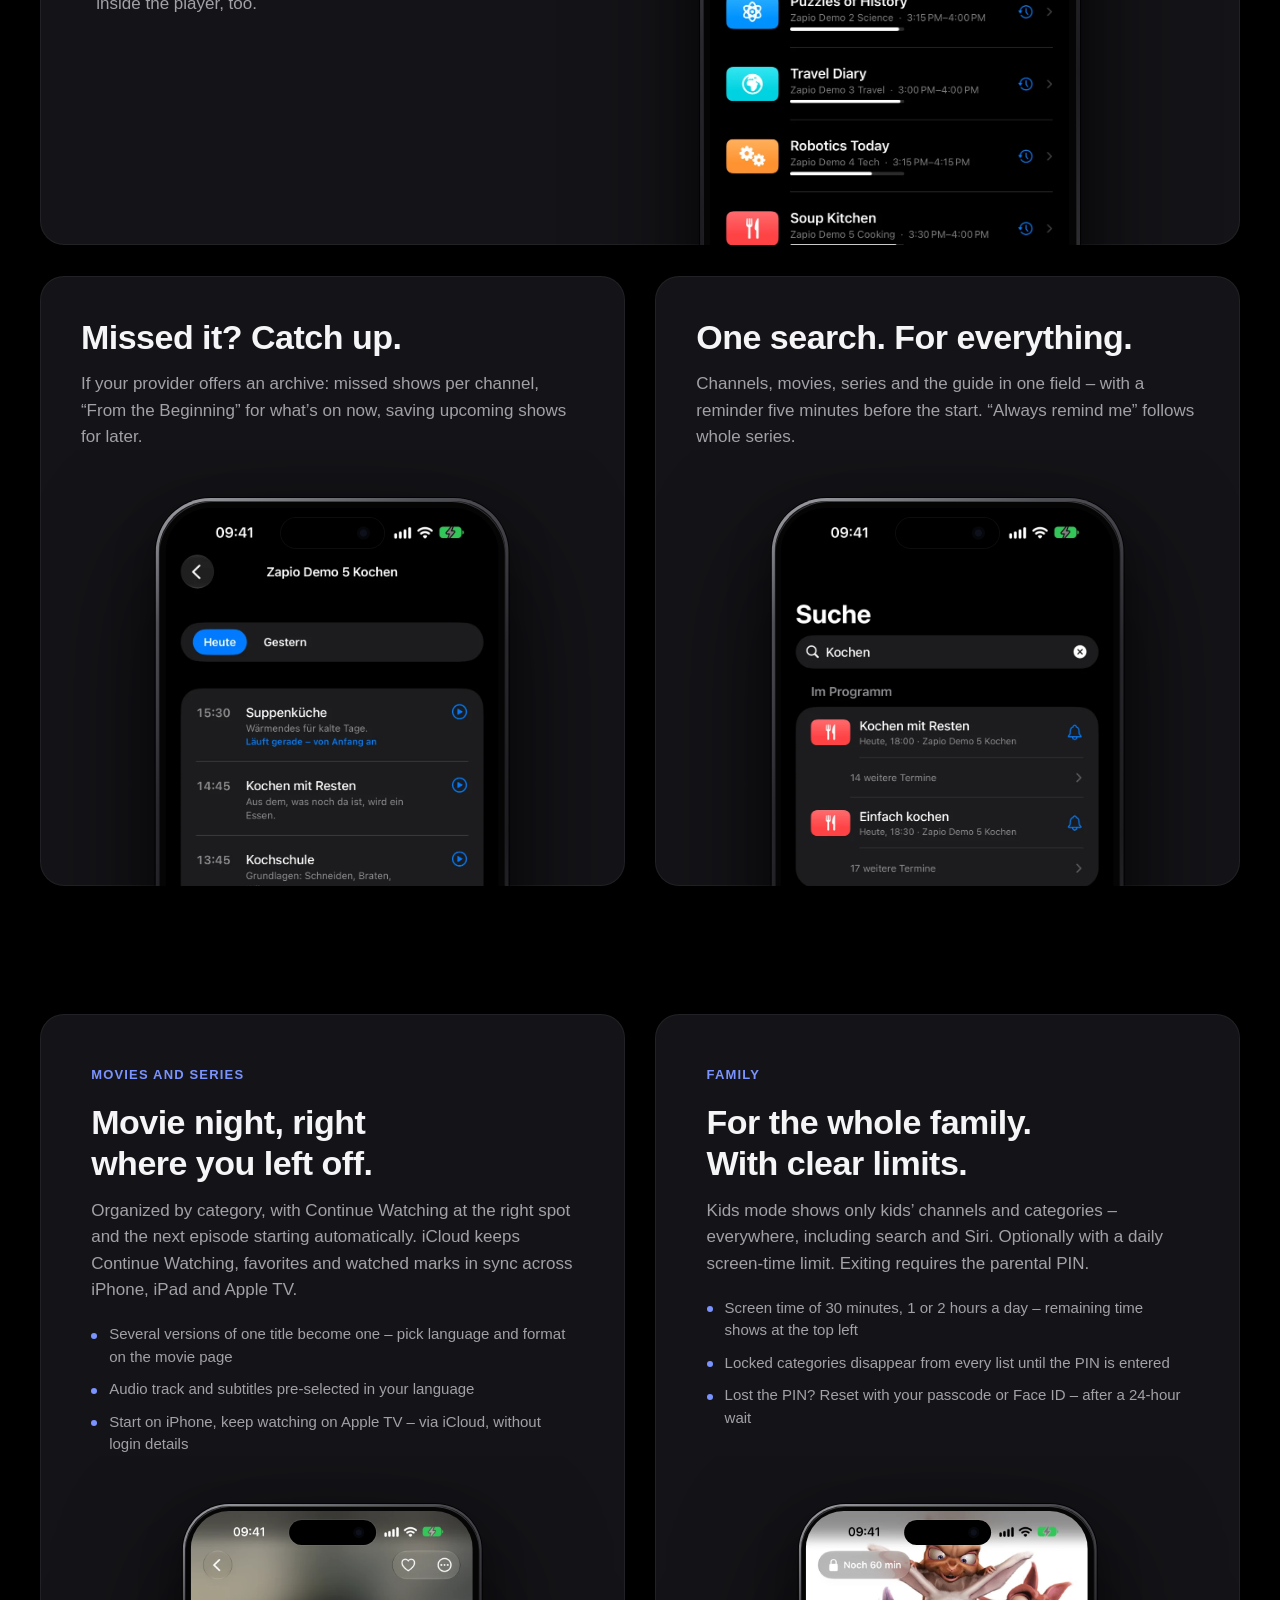
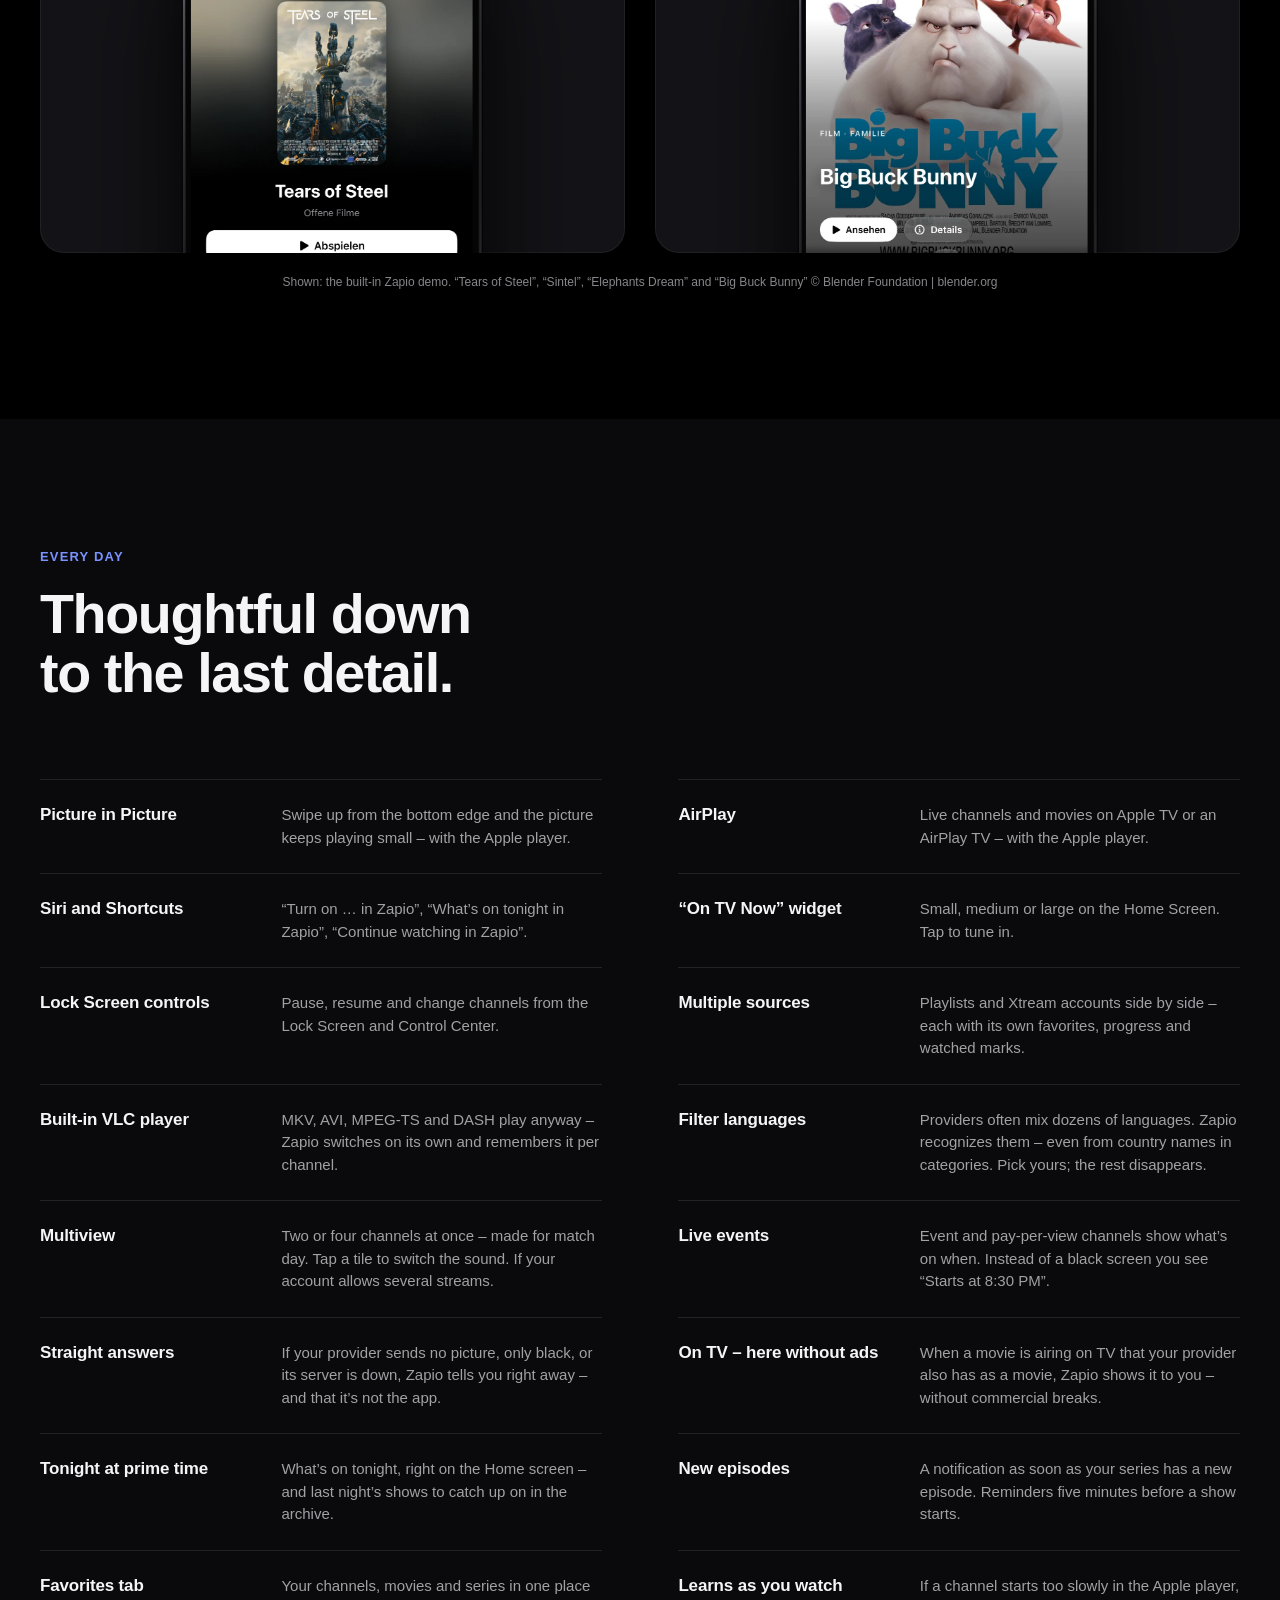
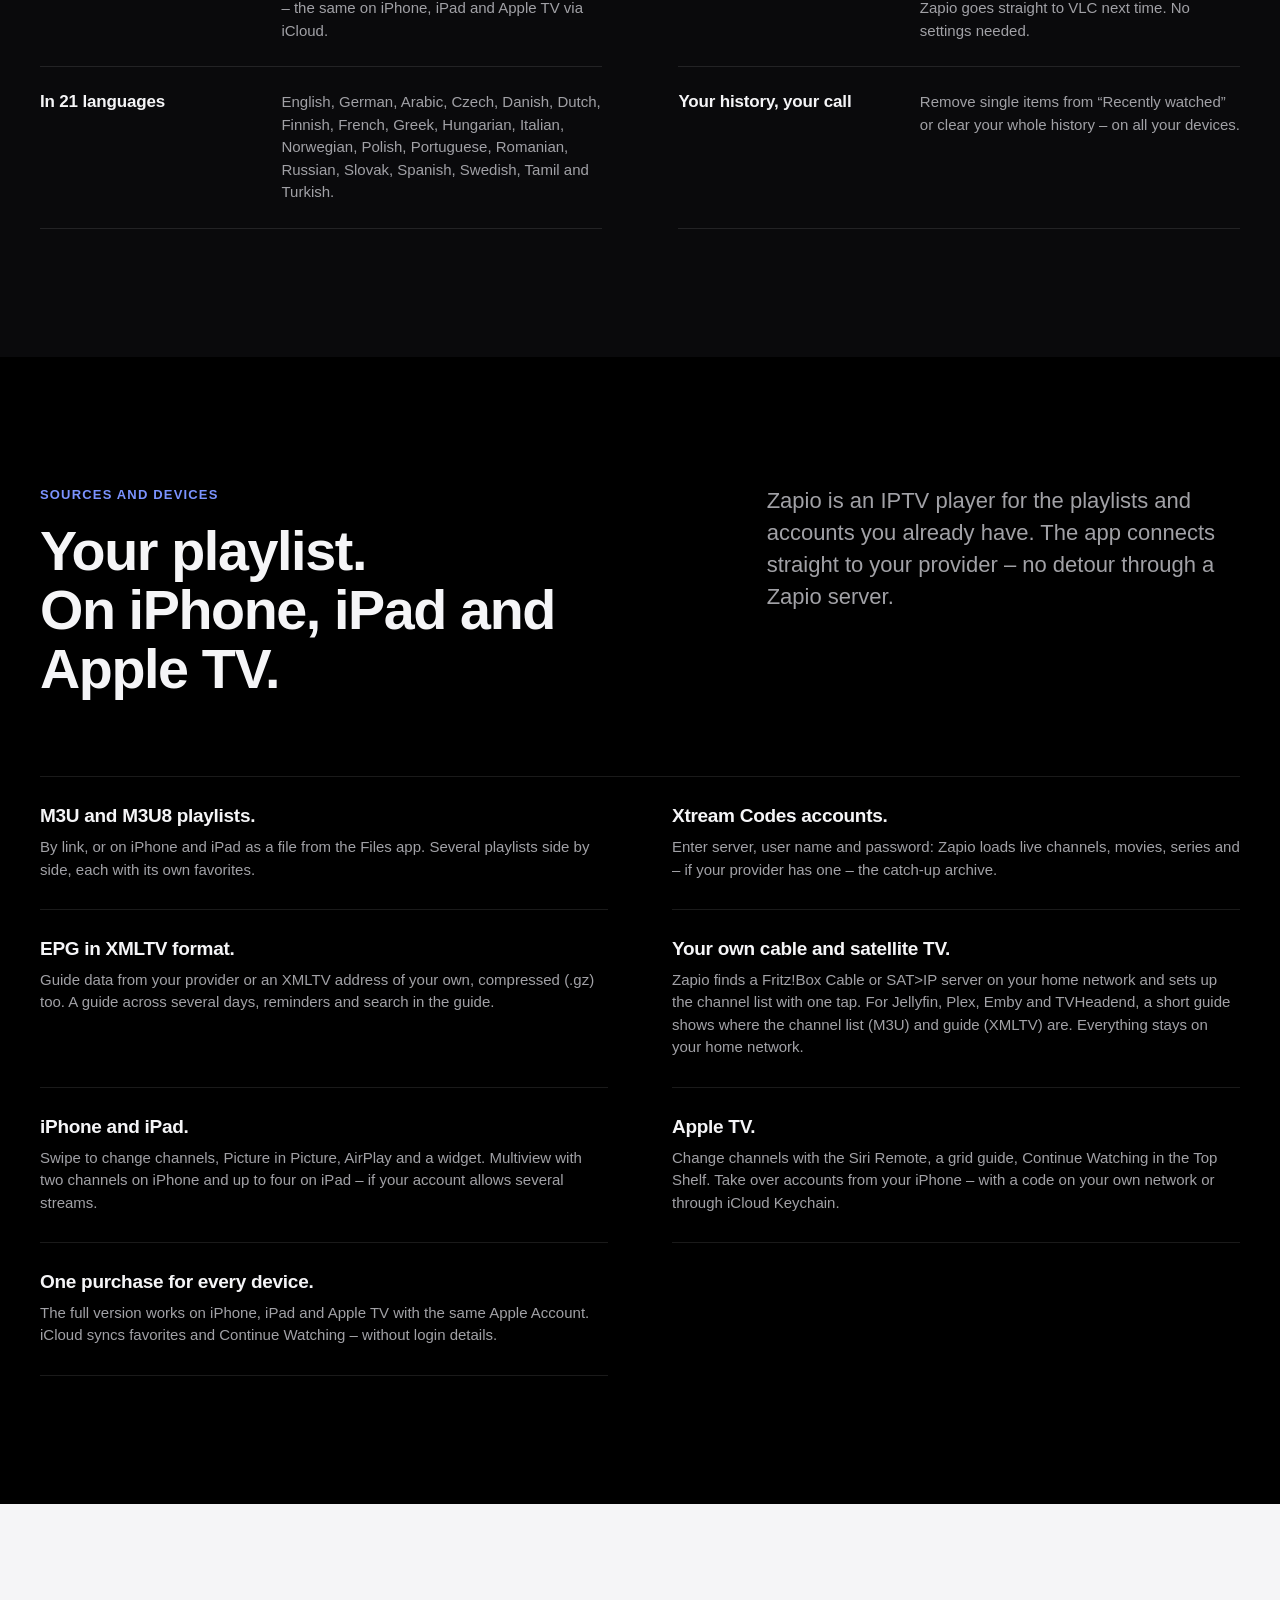
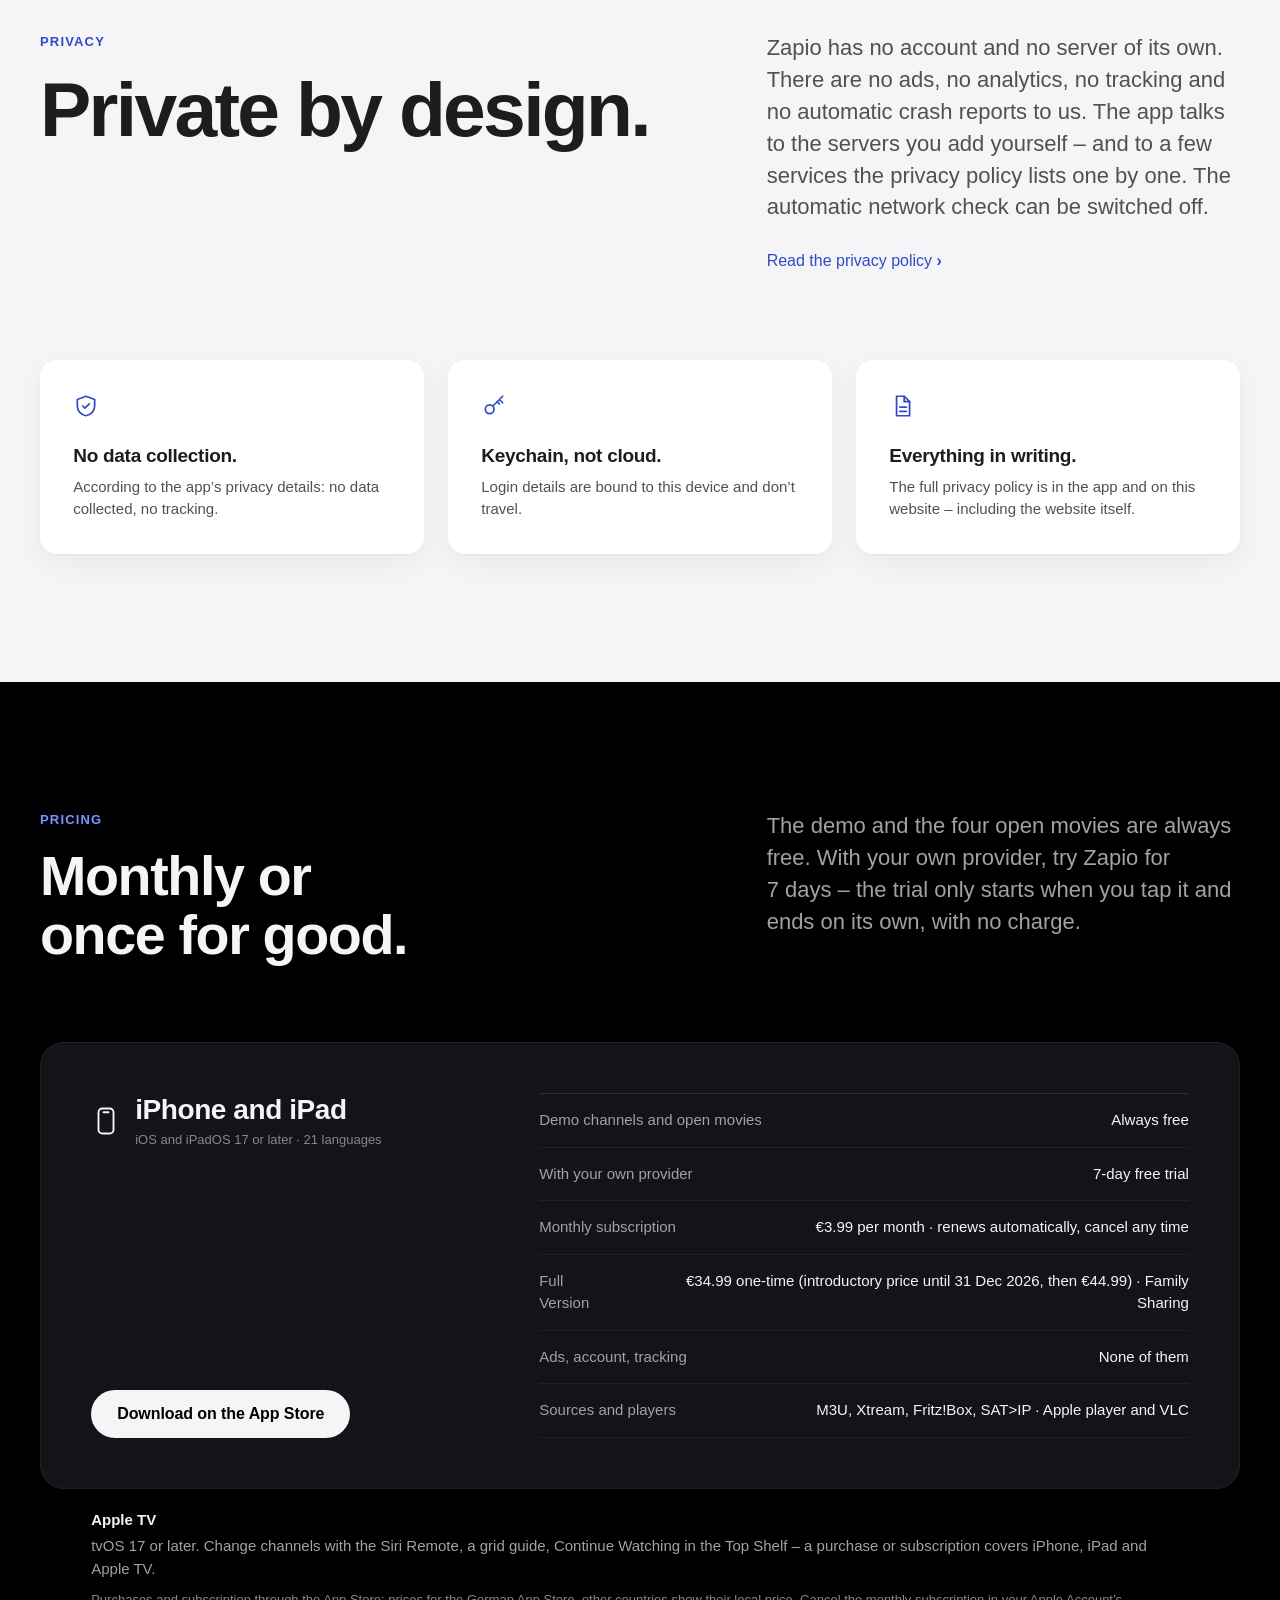
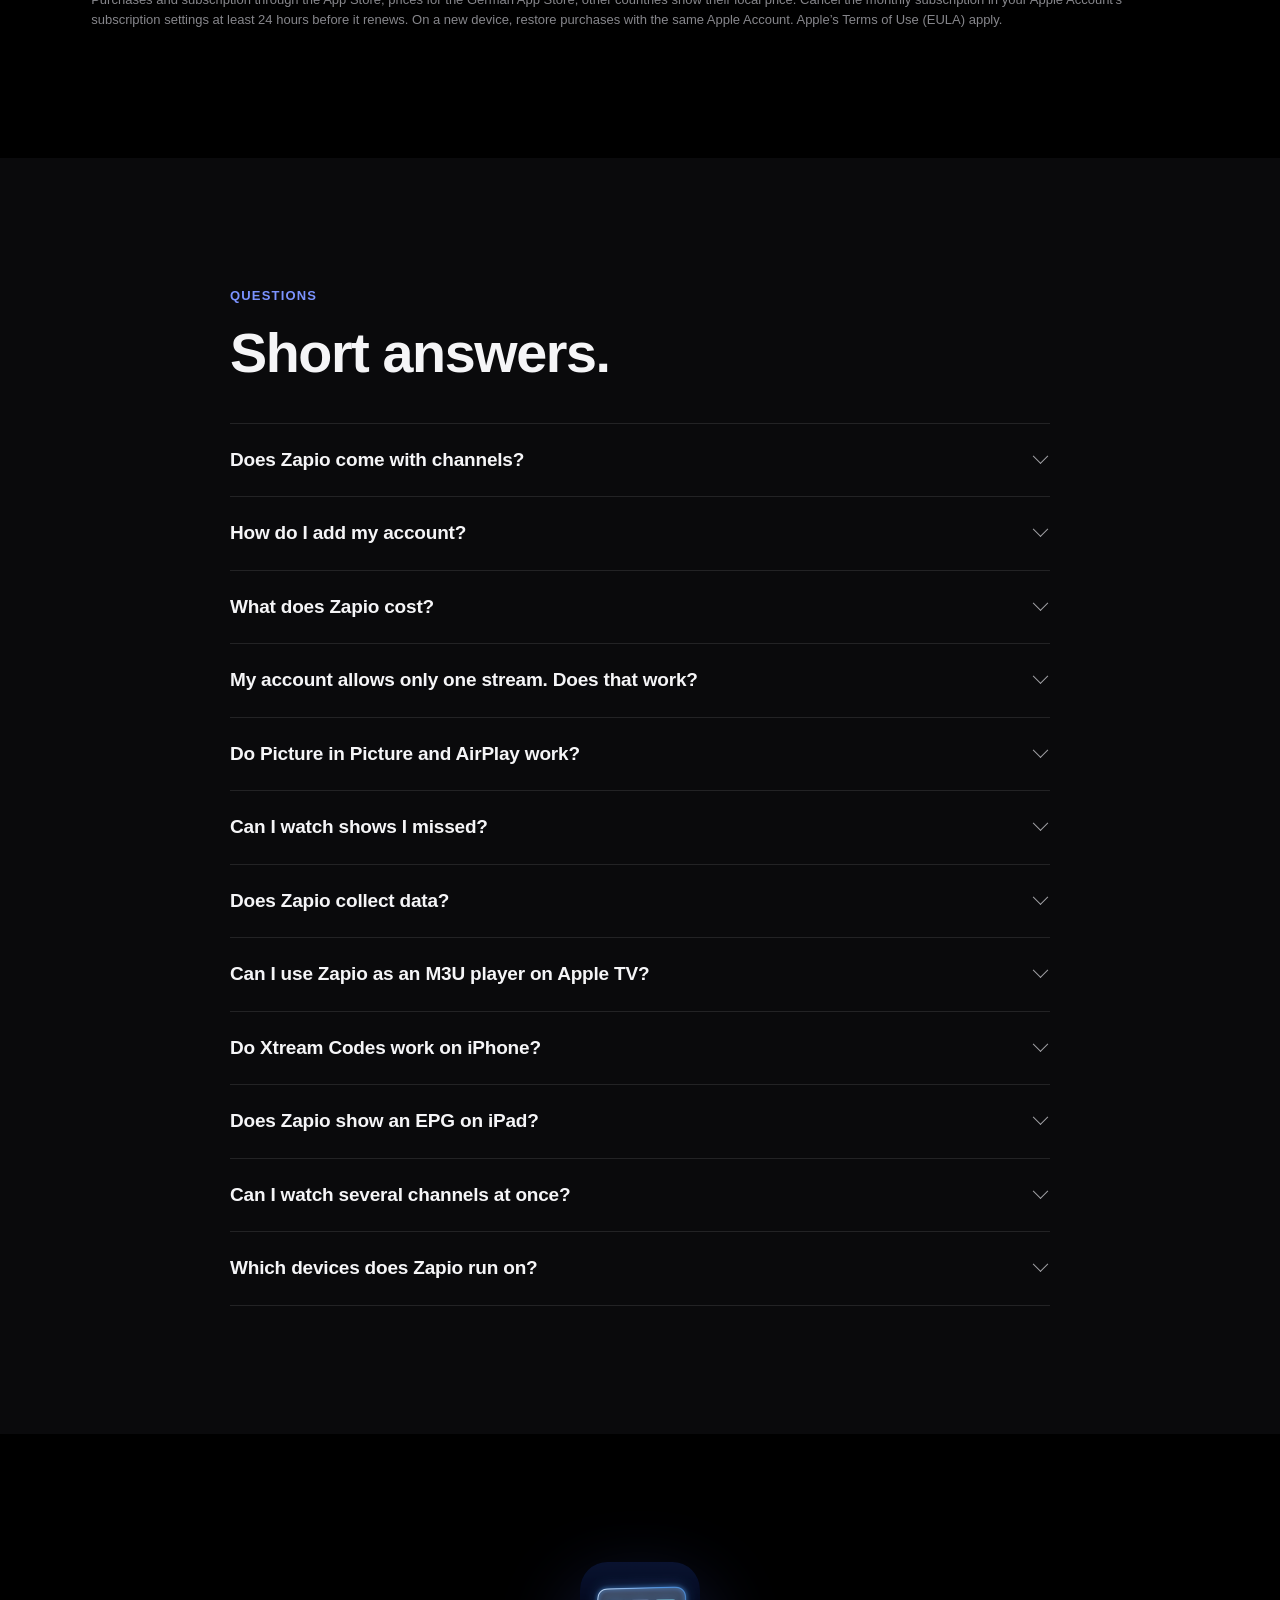
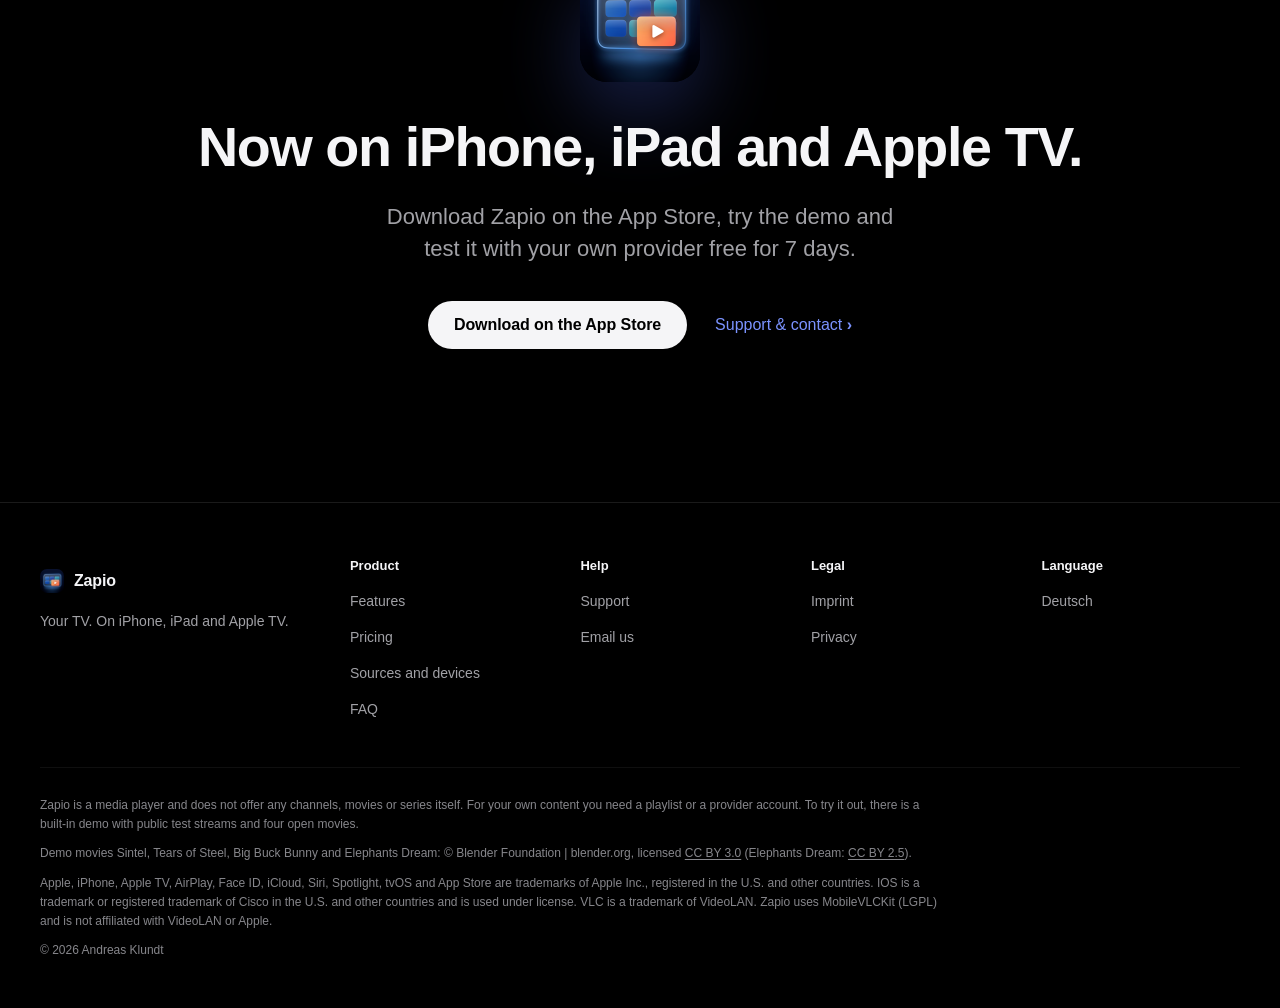
==== commit ea7e5529: "Website" ====
--- a/en/index.html
+++ b/en/index.html
@@ -35,7 +35,7 @@
 <link rel="stylesheet" href="../css/site.css">
 <script>(function(d,w){if('IntersectionObserver' in w&&w.matchMedia&&!w.matchMedia('(prefers-reduced-motion: reduce)').matches)d.documentElement.classList.add('js');})(document,window);</script>
 <link rel="preload" as="image" type="image/webp" href="../img/hero-en-1200.webp" imagesrcset="../img/hero-en-1200.webp 1200w, ../img/hero-en-2400.webp 2400w" imagesizes="(max-width: 640px) 124vw, min(1240px, 84vw)" fetchpriority="high">
-<script type="application/ld+json">{"@context": "https://schema.org", "@graph": [{"@type": "Organization", "name": "Zapio", "founder": {"@type": "Person", "name": "Andreas Klundt"}, "email": "zapio.app@proton.me", "@id": "https://zapio-app.github.io/#org", "url": "https://zapio-app.github.io/", "logo": "https://zapio-app.github.io/icon.png"}, {"@type": "WebSite", "@id": "https://zapio-app.github.io/#website", "url": "https://zapio-app.github.io/", "name": "Zapio", "inLanguage": ["de", "en"], "publisher": {"@id": "https://zapio-app.github.io/#org"}}, {"@type": "SoftwareApplication", "name": "Zapio", "operatingSystem": "iOS 17.0, iPadOS 17.0", "applicationCategory": "MultimediaApplication", "applicationSubCategory": "IPTV Player", "description": "IPTV player for iPhone, iPad and Apple TV: M3U playlists, Xtream Codes, EPG (XMLTV), catch-up and fast zapping. No account, no tracking, no subscription required.", "inLanguage": ["de", "en"], "featureList": ["M3U and M3U8 playlists", "Xtream Codes accounts", "EPG in XMLTV format", "Picture in Picture", "AirPlay", "Siri and Shortcuts", "“On TV Now” widget", "Lock Screen controls", "Multiple sources", "Built-in VLC player", "Filter languages", "Multiview", "Live events", "Straight answers", "On TV – here without ads", "Tonight at prime time", "New episodes", "Favorites tab", "Learns as you watch", "In 8 languages", "Your history, your call"], "availableOnDevice": "iPhone, iPad", "@id": "https://zapio-app.github.io/#app-ios", "url": "https://zapio-app.github.io/en/", "image": "https://zapio-app.github.io/img/og-en.jpg", "screenshot": ["https://zapio-app.github.io/img/hero-en-1200.jpg", "https://zapio-app.github.io/img/player-en-800.jpg", "https://zapio-app.github.io/img/guide-en-800.jpg"], "publisher": {"@id": "https://zapio-app.github.io/#org"}, "installUrl": "https://apps.apple.com/app/id6822676177", "offers": {"@type": "Offer", "price": "0", "priceCurrency": "EUR", "url": "https://apps.apple.com/app/id6822676177"}}, {"@type": "SoftwareApplication", "name": "Zapio for Apple TV", "operatingSystem": "tvOS 17.0", "applicationCategory": "MultimediaApplication", "applicationSubCategory": "IPTV Player", "description": "IPTV player for iPhone, iPad and Apple TV: M3U playlists, Xtream Codes, EPG (XMLTV), catch-up and fast zapping. No account, no tracking, no subscription required.", "inLanguage": ["de", "en"], "featureList": ["M3U and M3U8 playlists", "Xtream Codes accounts", "EPG in XMLTV format", "Picture in Picture", "AirPlay", "Siri and Shortcuts", "“On TV Now” widget", "Lock Screen controls", "Multiple sources", "Built-in VLC player", "Filter languages", "Multiview", "Live events", "Straight answers", "On TV – here without ads", "Tonight at prime time", "New episodes", "Favorites tab", "Learns as you watch", "In 8 languages", "Your history, your call"], "availableOnDevice": "Apple TV", "@id": "https://zapio-app.github.io/#app-tvos", "url": "https://zapio-app.github.io/en/", "image": "https://zapio-app.github.io/img/og-en.jpg", "publisher": {"@id": "https://zapio-app.github.io/#org"}, "installUrl": "https://apps.apple.com/app/id6822676177", "offers": {"@type": "Offer", "price": "0", "priceCurrency": "EUR", "url": "https://apps.apple.com/app/id6822676177"}}, {"@type": "FAQPage", "mainEntity": [{"@type": "Question", "name": "Does Zapio come with channels?", "acceptedAnswer": {"@type": "Answer", "text": "Only for trying it out. Zapio is a player and does not offer any channels itself. For your own content you need a playlist (M3U) or a provider account (Xtream). The built-in demo has seven made-up channels with public test streams and four open movies."}}, {"@type": "Question", "name": "How do I add my account?", "acceptedAnswer": {"@type": "Answer", "text": "Paste a playlist link or enter server, user name and password – Zapio detects the type. On iPhone and iPad you can also open a playlist file from the Files app. Your login details stay in your device’s keychain."}}, {"@type": "Question", "name": "What does Zapio cost?", "acceptedAnswer": {"@type": "Answer", "text": "The demo is always free. With your provider, you get a 7-day free trial. After that it’s your choice – no subscription required: the monthly subscription at €3.99 per month (renews automatically, cancel any time) or the Full Version as a one-time purchase at €34.99 (introductory price until 31 December 2026, then €44.99) with Family Sharing and all 1.x updates. Prices for the German App Store."}}, {"@type": "Question", "name": "My account allows only one stream. Does that work?", "acceptedAnswer": {"@type": "Answer", "text": "Yes, Zapio is built for that. Live, movie and catch-up share the one connection, and when switching, the app waits until the provider frees the old one. If something is playing on another device, Zapio tells you."}}, {"@type": "Question", "name": "Do Picture in Picture and AirPlay work?", "acceptedAnswer": {"@type": "Answer", "text": "Yes, with the Apple player – that is, live channels (HLS) and movies in MP4. Formats like MKV play through the built-in VLC player, which has no Picture in Picture or AirPlay. If a movie also exists as MP4, Zapio picks that version first."}}, {"@type": "Question", "name": "Can I watch shows I missed?", "acceptedAnswer": {"@type": "Answer", "text": "If your provider offers an archive, yes: missed shows per channel, “From the Beginning” in the player, and upcoming shows can be saved for later. How far back the archive goes is up to the provider."}}, {"@type": "Question", "name": "Does Zapio collect data?", "acceptedAnswer": {"@type": "Answer", "text": "No. No account, no ads, no analytics, no tracking. What you enter stays on your device. The privacy policy lists every server the app contacts. The automatic network check can be switched off."}}, {"@type": "Question", "name": "Can I use Zapio as an M3U player on Apple TV?", "acceptedAnswer": {"@type": "Answer", "text": "Yes. Zapio also runs on Apple TV (tvOS 17 or later). Enter a playlist link or Xtream account there directly, or take it over from your iPhone – with a code on the same network or through iCloud Keychain. One purchase covers iPhone, iPad and Apple TV."}}, {"@type": "Question", "name": "Do Xtream Codes work on iPhone?", "acceptedAnswer": {"@type": "Answer", "text": "Yes. Enter your provider’s server, user name and password – Zapio loads live channels, movies, series, the guide and, if your provider has one, the catch-up archive."}}, {"@type": "Question", "name": "Does Zapio show an EPG on iPad?", "acceptedAnswer": {"@type": "Answer", "text": "Yes. The guide shows your provider’s programme data (XMLTV) across several days – on iPhone, iPad and Apple TV. If the guide is missing or incomplete, add an XMLTV address of your own, compressed (.gz) works too."}}, {"@type": "Question", "name": "Can I watch several channels at once?", "acceptedAnswer": {"@type": "Answer", "text": "Yes, with Multiview: two or four channels on iPad and Apple TV, two on iPhone. Each channel is a stream of its own, so Multiview is only available if your account allows several streams at the same time."}}, {"@type": "Question", "name": "Which devices does Zapio run on?", "acceptedAnswer": {"@type": "Answer", "text": "iPhone and iPad with iOS or iPadOS 17 or later, and Apple TV with tvOS 17 or later – in English, German, French, Spanish, Italian, Dutch, Polish and Turkish."}}], "@id": "https://zapio-app.github.io/en/#faq"}]}</script>
+<script type="application/ld+json">{"@context": "https://schema.org", "@graph": [{"@type": "Organization", "name": "Zapio", "founder": {"@type": "Person", "name": "Andreas Klundt"}, "email": "zapio@avinalu.de", "@id": "https://zapio-app.github.io/#org", "url": "https://zapio-app.github.io/", "logo": "https://zapio-app.github.io/icon.png"}, {"@type": "WebSite", "@id": "https://zapio-app.github.io/#website", "url": "https://zapio-app.github.io/", "name": "Zapio", "inLanguage": ["de", "en"], "publisher": {"@id": "https://zapio-app.github.io/#org"}}, {"@type": "SoftwareApplication", "name": "Zapio", "operatingSystem": "iOS 17.0, iPadOS 17.0", "applicationCategory": "MultimediaApplication", "applicationSubCategory": "IPTV Player", "description": "IPTV player for iPhone, iPad and Apple TV: M3U playlists, Xtream Codes, EPG (XMLTV), catch-up and fast zapping. No account, no tracking, no subscription required.", "inLanguage": ["de", "en"], "featureList": ["M3U and M3U8 playlists", "Xtream Codes accounts", "EPG in XMLTV format", "Picture in Picture", "AirPlay", "Siri and Shortcuts", "“On TV Now” widget", "Lock Screen controls", "Multiple sources", "Built-in VLC player", "Filter languages", "Multiview", "Live events", "Straight answers", "On TV – here without ads", "Tonight at prime time", "New episodes", "Favorites tab", "Learns as you watch", "In 21 languages", "Your history, your call"], "availableOnDevice": "iPhone, iPad", "@id": "https://zapio-app.github.io/#app-ios", "url": "https://zapio-app.github.io/en/", "image": "https://zapio-app.github.io/img/og-en.jpg", "screenshot": ["https://zapio-app.github.io/img/hero-en-1200.jpg", "https://zapio-app.github.io/img/player-en-800.jpg", "https://zapio-app.github.io/img/guide-en-800.jpg"], "publisher": {"@id": "https://zapio-app.github.io/#org"}, "installUrl": "https://apps.apple.com/app/id6822676177", "offers": {"@type": "Offer", "price": "0", "priceCurrency": "EUR", "url": "https://apps.apple.com/app/id6822676177"}}, {"@type": "SoftwareApplication", "name": "Zapio for Apple TV", "operatingSystem": "tvOS 17.0", "applicationCategory": "MultimediaApplication", "applicationSubCategory": "IPTV Player", "description": "IPTV player for iPhone, iPad and Apple TV: M3U playlists, Xtream Codes, EPG (XMLTV), catch-up and fast zapping. No account, no tracking, no subscription required.", "inLanguage": ["de", "en"], "featureList": ["M3U and M3U8 playlists", "Xtream Codes accounts", "EPG in XMLTV format", "Picture in Picture", "AirPlay", "Siri and Shortcuts", "“On TV Now” widget", "Lock Screen controls", "Multiple sources", "Built-in VLC player", "Filter languages", "Multiview", "Live events", "Straight answers", "On TV – here without ads", "Tonight at prime time", "New episodes", "Favorites tab", "Learns as you watch", "In 21 languages", "Your history, your call"], "availableOnDevice": "Apple TV", "@id": "https://zapio-app.github.io/#app-tvos", "url": "https://zapio-app.github.io/en/", "image": "https://zapio-app.github.io/img/og-en.jpg", "publisher": {"@id": "https://zapio-app.github.io/#org"}, "installUrl": "https://apps.apple.com/app/id6822676177", "offers": {"@type": "Offer", "price": "0", "priceCurrency": "EUR", "url": "https://apps.apple.com/app/id6822676177"}}, {"@type": "FAQPage", "mainEntity": [{"@type": "Question", "name": "Does Zapio come with channels?", "acceptedAnswer": {"@type": "Answer", "text": "Only for trying it out. Zapio is a player and does not offer any channels itself. For your own content you need a playlist (M3U) or a provider account (Xtream). The built-in demo has seven made-up channels with public test streams and four open movies."}}, {"@type": "Question", "name": "How do I add my account?", "acceptedAnswer": {"@type": "Answer", "text": "Paste a playlist link or enter server, user name and password – Zapio detects the type. On iPhone and iPad you can also open a playlist file from the Files app. Your login details stay in your device’s keychain."}}, {"@type": "Question", "name": "What does Zapio cost?", "acceptedAnswer": {"@type": "Answer", "text": "The demo is always free. With your provider, you get a 7-day free trial. After that it’s your choice – no subscription required: the monthly subscription at €3.99 per month (renews automatically, cancel any time) or the Full Version as a one-time purchase at €34.99 (introductory price until 31 December 2026, then €44.99) with Family Sharing and all 1.x updates. Prices for the German App Store."}}, {"@type": "Question", "name": "My account allows only one stream. Does that work?", "acceptedAnswer": {"@type": "Answer", "text": "Yes, Zapio is built for that. Live, movie and catch-up share the one connection, and when switching, the app waits until the provider frees the old one. If something is playing on another device, Zapio tells you."}}, {"@type": "Question", "name": "Do Picture in Picture and AirPlay work?", "acceptedAnswer": {"@type": "Answer", "text": "Yes, with the Apple player – that is, live channels (HLS) and movies in MP4. Formats like MKV play through the built-in VLC player, which has no Picture in Picture or AirPlay. If a movie also exists as MP4, Zapio picks that version first."}}, {"@type": "Question", "name": "Can I watch shows I missed?", "acceptedAnswer": {"@type": "Answer", "text": "If your provider offers an archive, yes: missed shows per channel, “From the Beginning” in the player, and upcoming shows can be saved for later. How far back the archive goes is up to the provider."}}, {"@type": "Question", "name": "Does Zapio collect data?", "acceptedAnswer": {"@type": "Answer", "text": "No. No account, no ads, no analytics, no tracking. What you enter stays on your device. The privacy policy lists every server the app contacts. The automatic network check can be switched off."}}, {"@type": "Question", "name": "Can I use Zapio as an M3U player on Apple TV?", "acceptedAnswer": {"@type": "Answer", "text": "Yes. Zapio also runs on Apple TV (tvOS 17 or later). Enter a playlist link or Xtream account there directly, or take it over from your iPhone – with a code on the same network or through iCloud Keychain. One purchase covers iPhone, iPad and Apple TV."}}, {"@type": "Question", "name": "Do Xtream Codes work on iPhone?", "acceptedAnswer": {"@type": "Answer", "text": "Yes. Enter your provider’s server, user name and password – Zapio loads live channels, movies, series, the guide and, if your provider has one, the catch-up archive."}}, {"@type": "Question", "name": "Does Zapio show an EPG on iPad?", "acceptedAnswer": {"@type": "Answer", "text": "Yes. The guide shows your provider’s programme data (XMLTV) across several days – on iPhone, iPad and Apple TV. If the guide is missing or incomplete, add an XMLTV address of your own, compressed (.gz) works too."}}, {"@type": "Question", "name": "Can I watch several channels at once?", "acceptedAnswer": {"@type": "Answer", "text": "Yes, with Multiview: two or four channels on iPad and Apple TV, two on iPhone. Each channel is a stream of its own, so Multiview is only available if your account allows several streams at the same time."}}, {"@type": "Question", "name": "Which devices does Zapio run on?", "acceptedAnswer": {"@type": "Answer", "text": "iPhone and iPad with iOS or iPadOS 17 or later, and Apple TV with tvOS 17 or later – in 21 languages: English, German, Arabic, Czech, Danish, Dutch, Finnish, French, Greek, Hungarian, Italian, Norwegian, Polish, Portuguese, Romanian, Russian, Slovak, Spanish, Swedish, Tamil and Turkish."}}], "@id": "https://zapio-app.github.io/en/#faq"}]}</script>
 </head>
 <body>
 <a class="skip" href="#main">Skip to content</a>
@@ -99,7 +99,7 @@
 <section class="band" aria-labelledby="h-details">
   <div class="wrap wrap-wide">
     <div class="sec-head reveal"><p class="kicker">Every day</p><h2 id="h-details">Thoughtful down to the last detail.</h2></div>
-    <ul class="list reveal"><li><h3>Picture in Picture</h3><p>Swipe up from the bottom edge and the picture keeps playing small – with the Apple player.</p></li><li><h3>AirPlay</h3><p>Live channels and movies on Apple TV or an AirPlay TV – with the Apple player.</p></li><li><h3>Siri and Shortcuts</h3><p>“Turn on … in Zapio”, “What’s on tonight in Zapio”, “Continue watching in Zapio”.</p></li><li><h3>“On TV Now” widget</h3><p>Small, medium or large on the Home Screen. Tap to tune in.</p></li><li><h3>Lock Screen controls</h3><p>Pause, resume and change channels from the Lock Screen and Control Center.</p></li><li><h3>Multiple sources</h3><p>Playlists and Xtream accounts side by side – each with its own favorites, progress and watched marks.</p></li><li><h3>Built-in VLC player</h3><p>MKV, AVI, MPEG‑TS and DASH play anyway – Zapio switches on its own and remembers it per channel.</p></li><li><h3>Filter languages</h3><p>Providers often mix dozens of languages. Zapio recognizes them – even from country names in categories. Pick yours; the rest disappears.</p></li><li><h3>Multiview</h3><p>Two or four channels at once – made for match day. Tap a tile to switch the sound. If your account allows several streams.</p></li><li><h3>Live events</h3><p>Event and pay‑per‑view channels show what’s on when. Instead of a black screen you see “Starts at 8:30 PM”.</p></li><li><h3>Straight answers</h3><p>If your provider sends no picture, only black, or its server is down, Zapio tells you right away – and that it’s not the app.</p></li><li><h3>On TV – here without ads</h3><p>When a movie is airing on TV that your provider also has as a movie, Zapio shows it to you – without commercial breaks.</p></li><li><h3>Tonight at prime time</h3><p>What’s on tonight, right on the Home screen – and last night’s shows to catch up on in the archive.</p></li><li><h3>New episodes</h3><p>A notification as soon as your series has a new episode. Reminders five minutes before a show starts.</p></li><li><h3>Favorites tab</h3><p>Your channels, movies and series in one place – the same on iPhone, iPad and Apple&nbsp;TV via iCloud.</p></li><li><h3>Learns as you watch</h3><p>If a channel starts too slowly in the Apple player, Zapio goes straight to VLC next time. No settings needed.</p></li><li><h3>In 8 languages</h3><p>English, German, French, Spanish, Italian, Dutch, Polish and Turkish.</p></li><li><h3>Your history, your call</h3><p>Remove single items from “Recently watched” or clear your whole history – on all your devices.</p></li></ul>
+    <ul class="list reveal"><li><h3>Picture in Picture</h3><p>Swipe up from the bottom edge and the picture keeps playing small – with the Apple player.</p></li><li><h3>AirPlay</h3><p>Live channels and movies on Apple TV or an AirPlay TV – with the Apple player.</p></li><li><h3>Siri and Shortcuts</h3><p>“Turn on … in Zapio”, “What’s on tonight in Zapio”, “Continue watching in Zapio”.</p></li><li><h3>“On TV Now” widget</h3><p>Small, medium or large on the Home Screen. Tap to tune in.</p></li><li><h3>Lock Screen controls</h3><p>Pause, resume and change channels from the Lock Screen and Control Center.</p></li><li><h3>Multiple sources</h3><p>Playlists and Xtream accounts side by side – each with its own favorites, progress and watched marks.</p></li><li><h3>Built-in VLC player</h3><p>MKV, AVI, MPEG‑TS and DASH play anyway – Zapio switches on its own and remembers it per channel.</p></li><li><h3>Filter languages</h3><p>Providers often mix dozens of languages. Zapio recognizes them – even from country names in categories. Pick yours; the rest disappears.</p></li><li><h3>Multiview</h3><p>Two or four channels at once – made for match day. Tap a tile to switch the sound. If your account allows several streams.</p></li><li><h3>Live events</h3><p>Event and pay‑per‑view channels show what’s on when. Instead of a black screen you see “Starts at 8:30 PM”.</p></li><li><h3>Straight answers</h3><p>If your provider sends no picture, only black, or its server is down, Zapio tells you right away – and that it’s not the app.</p></li><li><h3>On TV – here without ads</h3><p>When a movie is airing on TV that your provider also has as a movie, Zapio shows it to you – without commercial breaks.</p></li><li><h3>Tonight at prime time</h3><p>What’s on tonight, right on the Home screen – and last night’s shows to catch up on in the archive.</p></li><li><h3>New episodes</h3><p>A notification as soon as your series has a new episode. Reminders five minutes before a show starts.</p></li><li><h3>Favorites tab</h3><p>Your channels, movies and series in one place – the same on iPhone, iPad and Apple&nbsp;TV via iCloud.</p></li><li><h3>Learns as you watch</h3><p>If a channel starts too slowly in the Apple player, Zapio goes straight to VLC next time. No settings needed.</p></li><li><h3>In 21 languages</h3><p>English, German, Arabic, Czech, Danish, Dutch, Finnish, French, Greek, Hungarian, Italian, Norwegian, Polish, Portuguese, Romanian, Russian, Slovak, Spanish, Swedish, Tamil and Turkish.</p></li><li><h3>Your history, your call</h3><p>Remove single items from “Recently watched” or clear your whole history – on all your devices.</p></li></ul>
   </div>
 </section>
 
@@ -122,7 +122,7 @@
   <div class="wrap">
     <div class="split reveal"><div><p class="kicker">Pricing</p><h2 id="h-price">Monthly or<br>once for good.</h2></div><p class="lead">The demo and the four open movies are always free. With your own provider, try Zapio for 7&nbsp;days – the trial only starts when you tap it and ends on its own, with no charge.</p></div>
     <article class="plan reveal">
-      <div class="head"><div class="platform"><svg viewBox="0 0 24 24" aria-hidden="true"><rect x="6" y="2" width="12" height="20" rx="3"/><path d="M10 5h4"/></svg><div><h3>iPhone and iPad</h3><span>iOS and iPadOS&nbsp;17 or later · 8&nbsp;languages</span></div></div><a class="btn" href="https://apps.apple.com/app/id6822676177">Download on the App Store</a></div>
+      <div class="head"><div class="platform"><svg viewBox="0 0 24 24" aria-hidden="true"><rect x="6" y="2" width="12" height="20" rx="3"/><path d="M10 5h4"/></svg><div><h3>iPhone and iPad</h3><span>iOS and iPadOS&nbsp;17 or later · 21&nbsp;languages</span></div></div><a class="btn" href="https://apps.apple.com/app/id6822676177">Download on the App Store</a></div>
       <dl><div><dt>Demo channels and open movies</dt><dd>Always free</dd></div><div><dt>With your own provider</dt><dd>7‑day free trial</dd></div><div><dt>Monthly subscription</dt><dd>€3.99 per month · renews automatically, cancel any time</dd></div><div><dt>Full Version</dt><dd>€34.99 one-time (introductory price until 31 Dec 2026, then €44.99) · Family Sharing</dd></div><div><dt>Ads, account, tracking</dt><dd>None of them</dd></div><div><dt>Sources and players</dt><dd>M3U, Xtream, Fritz!Box, SAT>IP · Apple player and VLC</dd></div></dl>
     </article>
     <div class="tvline"><h3>Apple&nbsp;TV</h3><p>tvOS&nbsp;17 or later. Change channels with the Siri Remote, a grid guide, Continue Watching in the Top Shelf – a purchase or subscription covers iPhone, iPad and Apple&nbsp;TV.</p></div>
@@ -133,7 +133,7 @@
 <section class="band faq" id="faq" aria-labelledby="h-faq">
   <div class="wrap">
     <div class="sec-head reveal"><p class="kicker">Questions</p><h2 id="h-faq">Short answers.</h2></div>
-    <div class="faq-list reveal"><details><summary>Does Zapio come with channels?</summary><p>Only for trying it out. Zapio is a player and does not offer any channels itself. For your own content you need a playlist (M3U) or a provider account (Xtream). The built-in demo has seven made-up channels with public test streams and four open movies.</p></details><details><summary>How do I add my account?</summary><p>Paste a playlist link or enter server, user name and password – Zapio detects the type. On iPhone and iPad you can also open a playlist file from the Files app. Your login details stay in your device’s keychain.</p></details><details><summary>What does Zapio cost?</summary><p>The demo is always free. With your provider, you get a 7‑day free trial. After that it’s your choice – no subscription required: the monthly subscription at €3.99 per month (renews automatically, cancel any time) or the Full Version as a one-time purchase at €34.99 (introductory price until 31 December 2026, then €44.99) with Family Sharing and all 1.x updates. Prices for the German App&nbsp;Store.</p></details><details><summary>My account allows only one stream. Does that work?</summary><p>Yes, Zapio is built for that. Live, movie and catch-up share the one connection, and when switching, the app waits until the provider frees the old one. If something is playing on another device, Zapio tells you.</p></details><details><summary>Do Picture in Picture and AirPlay work?</summary><p>Yes, with the Apple player – that is, live channels (HLS) and movies in MP4. Formats like MKV play through the built-in VLC player, which has no Picture in Picture or AirPlay. If a movie also exists as MP4, Zapio picks that version first.</p></details><details><summary>Can I watch shows I missed?</summary><p>If your provider offers an archive, yes: missed shows per channel, “From the Beginning” in the player, and upcoming shows can be saved for later. How far back the archive goes is up to the provider.</p></details><details><summary>Does Zapio collect data?</summary><p>No. No account, no ads, no analytics, no tracking. What you enter stays on your device. The privacy policy lists every server the app contacts. The automatic network check can be switched off.</p></details><details><summary>Can I use Zapio as an M3U player on Apple&nbsp;TV?</summary><p>Yes. Zapio also runs on Apple&nbsp;TV (tvOS&nbsp;17 or later). Enter a playlist link or Xtream account there directly, or take it over from your iPhone – with a code on the same network or through iCloud Keychain. One purchase covers iPhone, iPad and Apple&nbsp;TV.</p></details><details><summary>Do Xtream Codes work on iPhone?</summary><p>Yes. Enter your provider’s server, user name and password – Zapio loads live channels, movies, series, the guide and, if your provider has one, the catch-up archive.</p></details><details><summary>Does Zapio show an EPG on iPad?</summary><p>Yes. The guide shows your provider’s programme data (XMLTV) across several days – on iPhone, iPad and Apple&nbsp;TV. If the guide is missing or incomplete, add an XMLTV address of your own, compressed (.gz) works too.</p></details><details><summary>Can I watch several channels at once?</summary><p>Yes, with Multiview: two or four channels on iPad and Apple&nbsp;TV, two on iPhone. Each channel is a stream of its own, so Multiview is only available if your account allows several streams at the same time.</p></details><details><summary>Which devices does Zapio run on?</summary><p>iPhone and iPad with iOS or iPadOS&nbsp;17 or later, and Apple&nbsp;TV with tvOS&nbsp;17 or later – in English, German, French, Spanish, Italian, Dutch, Polish and Turkish.</p></details></div>
+    <div class="faq-list reveal"><details><summary>Does Zapio come with channels?</summary><p>Only for trying it out. Zapio is a player and does not offer any channels itself. For your own content you need a playlist (M3U) or a provider account (Xtream). The built-in demo has seven made-up channels with public test streams and four open movies.</p></details><details><summary>How do I add my account?</summary><p>Paste a playlist link or enter server, user name and password – Zapio detects the type. On iPhone and iPad you can also open a playlist file from the Files app. Your login details stay in your device’s keychain.</p></details><details><summary>What does Zapio cost?</summary><p>The demo is always free. With your provider, you get a 7‑day free trial. After that it’s your choice – no subscription required: the monthly subscription at €3.99 per month (renews automatically, cancel any time) or the Full Version as a one-time purchase at €34.99 (introductory price until 31 December 2026, then €44.99) with Family Sharing and all 1.x updates. Prices for the German App&nbsp;Store.</p></details><details><summary>My account allows only one stream. Does that work?</summary><p>Yes, Zapio is built for that. Live, movie and catch-up share the one connection, and when switching, the app waits until the provider frees the old one. If something is playing on another device, Zapio tells you.</p></details><details><summary>Do Picture in Picture and AirPlay work?</summary><p>Yes, with the Apple player – that is, live channels (HLS) and movies in MP4. Formats like MKV play through the built-in VLC player, which has no Picture in Picture or AirPlay. If a movie also exists as MP4, Zapio picks that version first.</p></details><details><summary>Can I watch shows I missed?</summary><p>If your provider offers an archive, yes: missed shows per channel, “From the Beginning” in the player, and upcoming shows can be saved for later. How far back the archive goes is up to the provider.</p></details><details><summary>Does Zapio collect data?</summary><p>No. No account, no ads, no analytics, no tracking. What you enter stays on your device. The privacy policy lists every server the app contacts. The automatic network check can be switched off.</p></details><details><summary>Can I use Zapio as an M3U player on Apple&nbsp;TV?</summary><p>Yes. Zapio also runs on Apple&nbsp;TV (tvOS&nbsp;17 or later). Enter a playlist link or Xtream account there directly, or take it over from your iPhone – with a code on the same network or through iCloud Keychain. One purchase covers iPhone, iPad and Apple&nbsp;TV.</p></details><details><summary>Do Xtream Codes work on iPhone?</summary><p>Yes. Enter your provider’s server, user name and password – Zapio loads live channels, movies, series, the guide and, if your provider has one, the catch-up archive.</p></details><details><summary>Does Zapio show an EPG on iPad?</summary><p>Yes. The guide shows your provider’s programme data (XMLTV) across several days – on iPhone, iPad and Apple&nbsp;TV. If the guide is missing or incomplete, add an XMLTV address of your own, compressed (.gz) works too.</p></details><details><summary>Can I watch several channels at once?</summary><p>Yes, with Multiview: two or four channels on iPad and Apple&nbsp;TV, two on iPhone. Each channel is a stream of its own, so Multiview is only available if your account allows several streams at the same time.</p></details><details><summary>Which devices does Zapio run on?</summary><p>iPhone and iPad with iOS or iPadOS&nbsp;17 or later, and Apple&nbsp;TV with tvOS&nbsp;17 or later – in 21 languages: English, German, Arabic, Czech, Danish, Dutch, Finnish, French, Greek, Hungarian, Italian, Norwegian, Polish, Portuguese, Romanian, Russian, Slovak, Spanish, Swedish, Tamil and Turkish.</p></details></div>
   </div>
 </section>
 
@@ -151,7 +151,7 @@
   <div class="top">
     <div class="brandcol"><a class="brand" href="../en/"><img src="../favicon-64.png" width="24" height="24" alt="">Zapio</a><p class="tag">Your TV. On iPhone, iPad and Apple TV.</p></div>
     <nav class="col" aria-label="Product"><h2>Product</h2><a href="#funktionen">Features</a><a href="#preis">Pricing</a><a href="#quellen">Sources and devices</a><a href="#faq">FAQ</a></nav>
-    <nav class="col" aria-label="Help"><h2>Help</h2><a href="../en/support.html">Support</a><a href="mailto:zapio.app@proton.me">Email us</a></nav>
+    <nav class="col" aria-label="Help"><h2>Help</h2><a href="../en/support.html">Support</a><a href="mailto:zapio@avinalu.de">Email us</a></nav>
     <nav class="col" aria-label="Legal"><h2>Legal</h2><a href="../en/imprint.html">Imprint</a><a href="../en/privacy.html">Privacy</a></nav>
     <nav class="col" aria-label="Language"><h2>Language</h2><a href="../" lang="de" hreflang="de">Deutsch</a></nav>
   </div>
